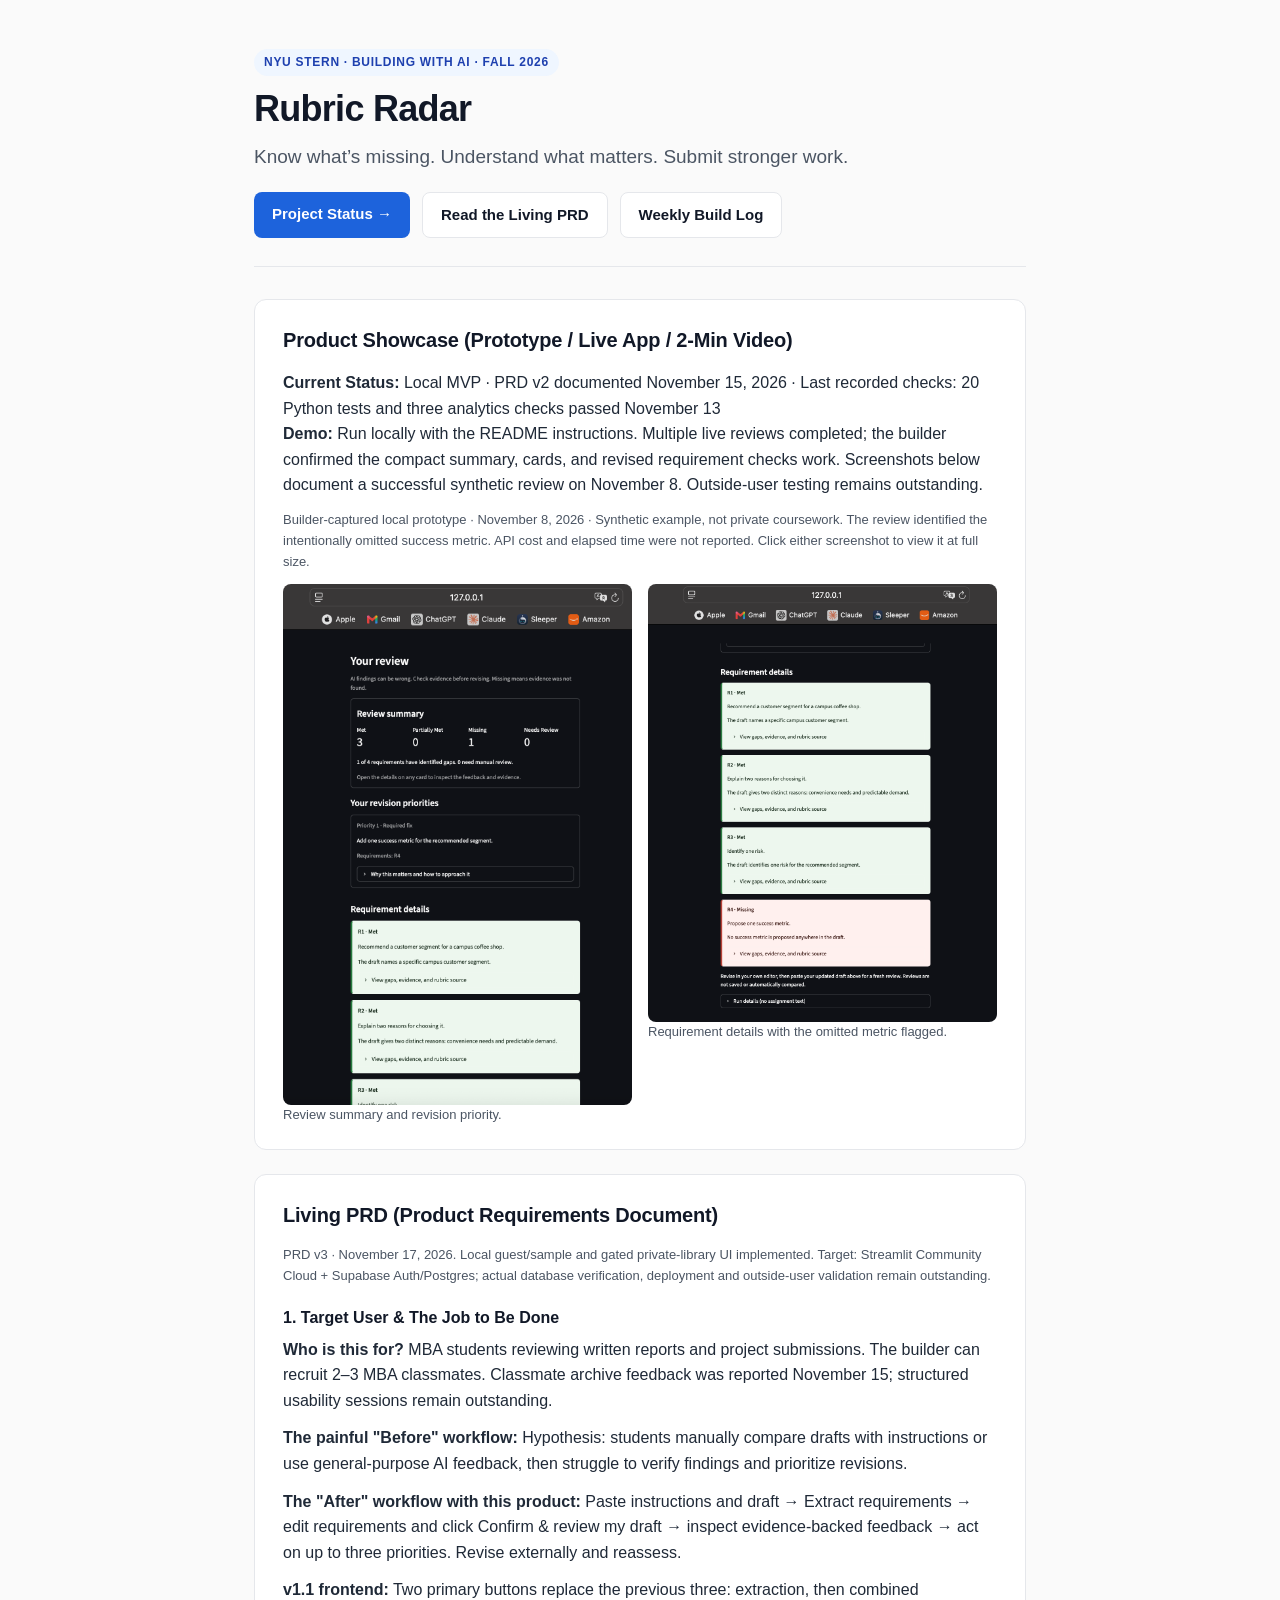
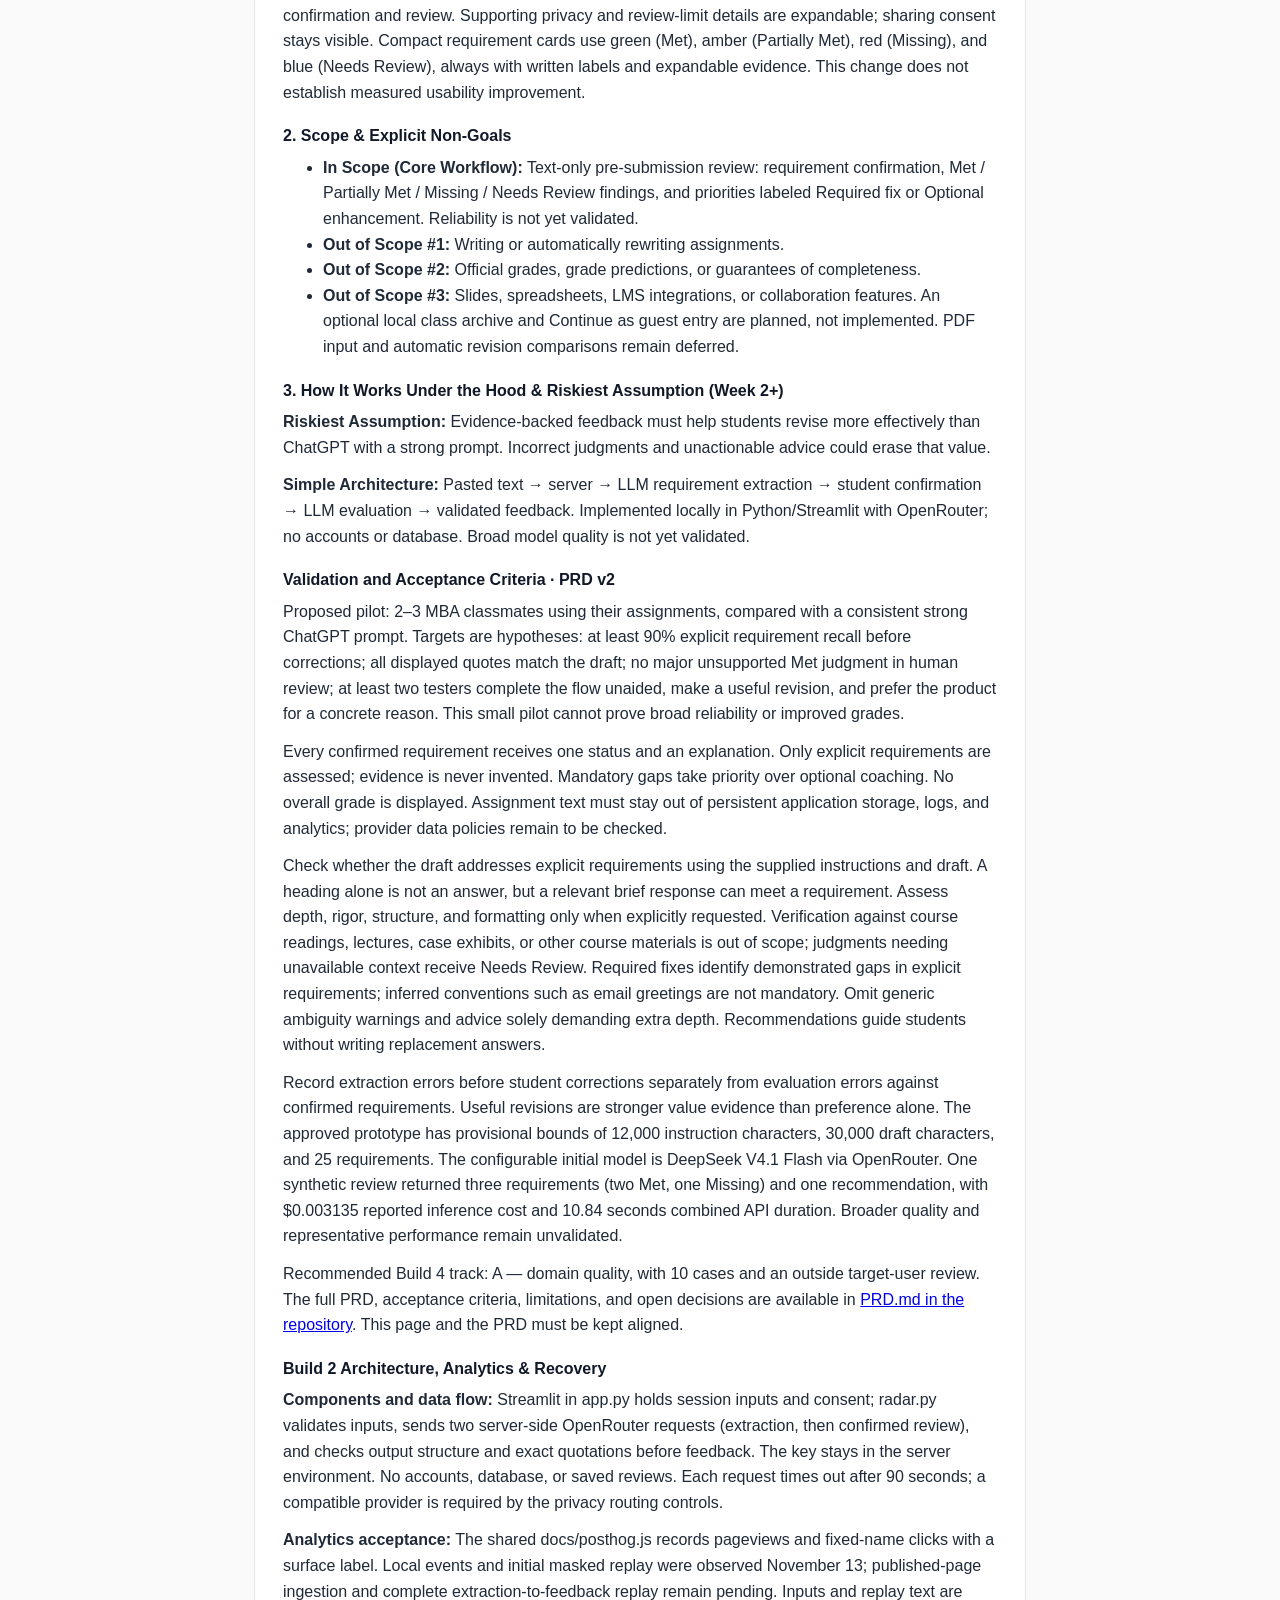
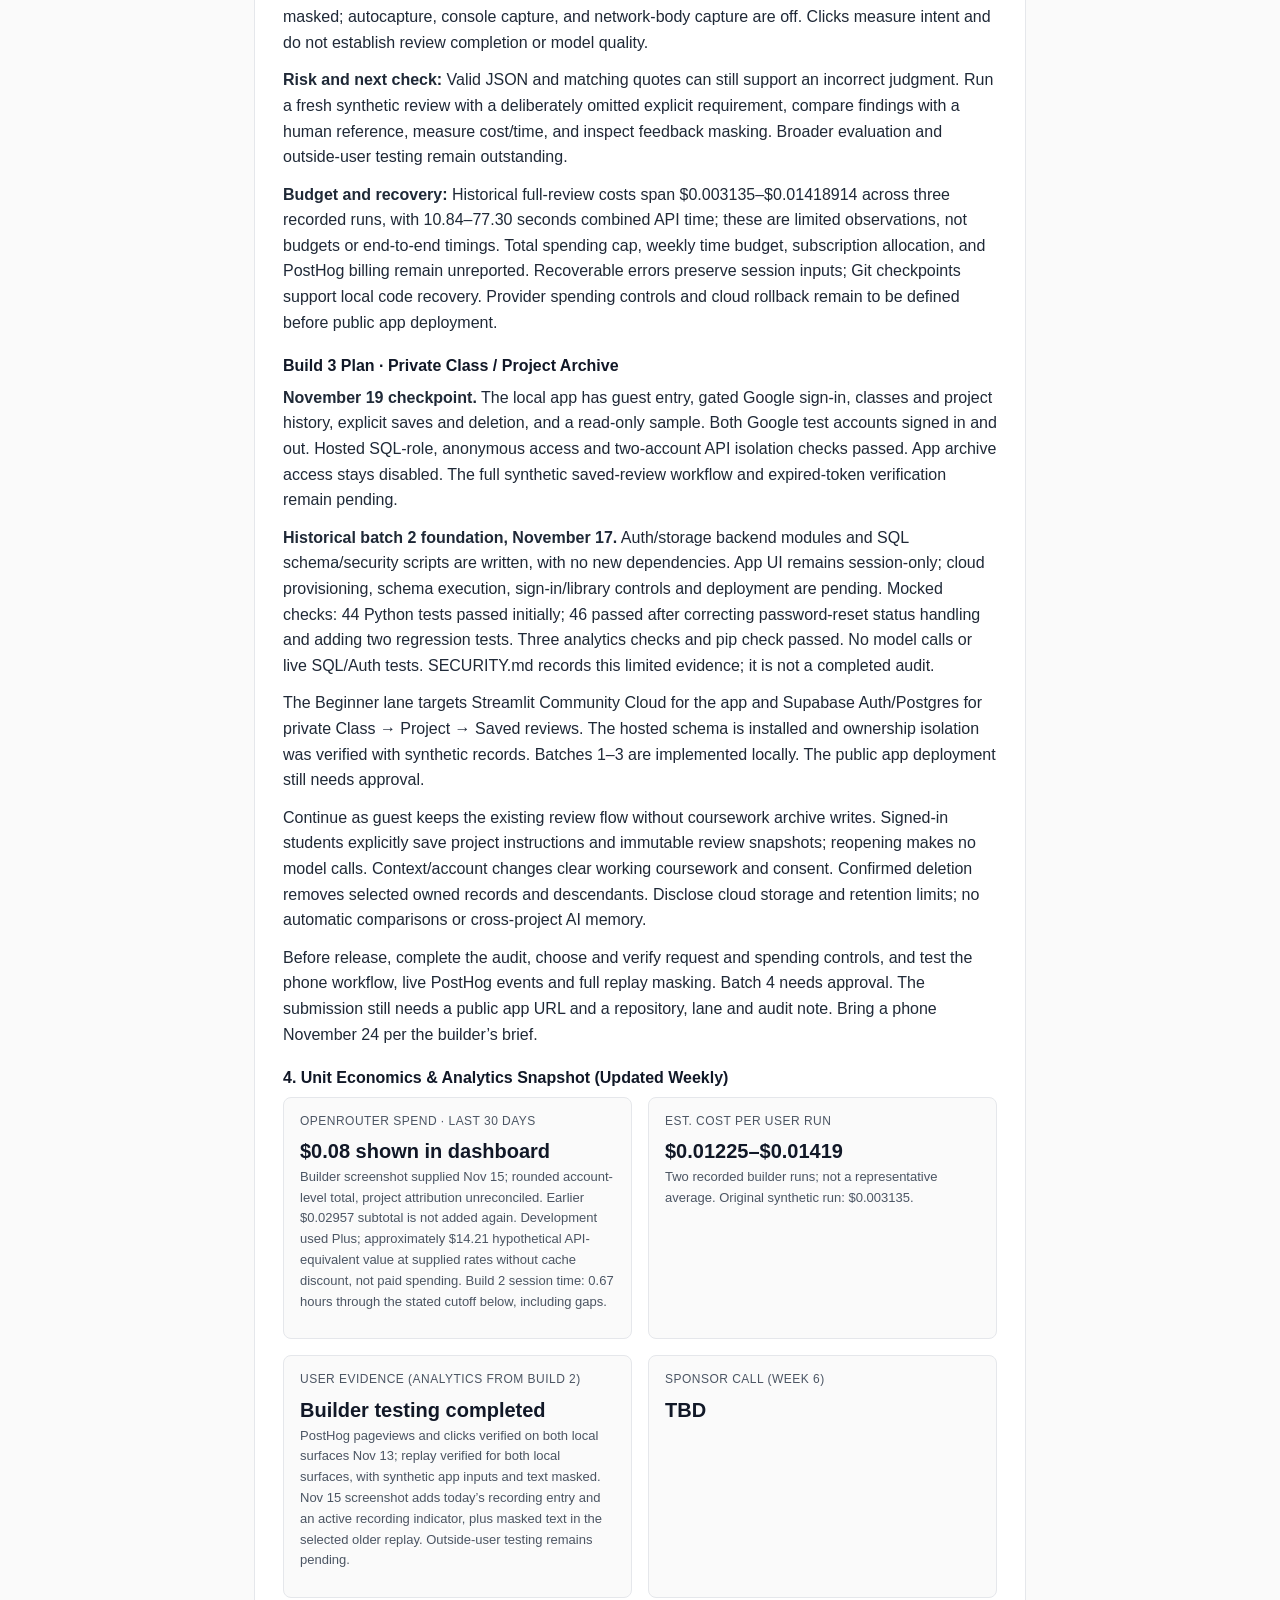
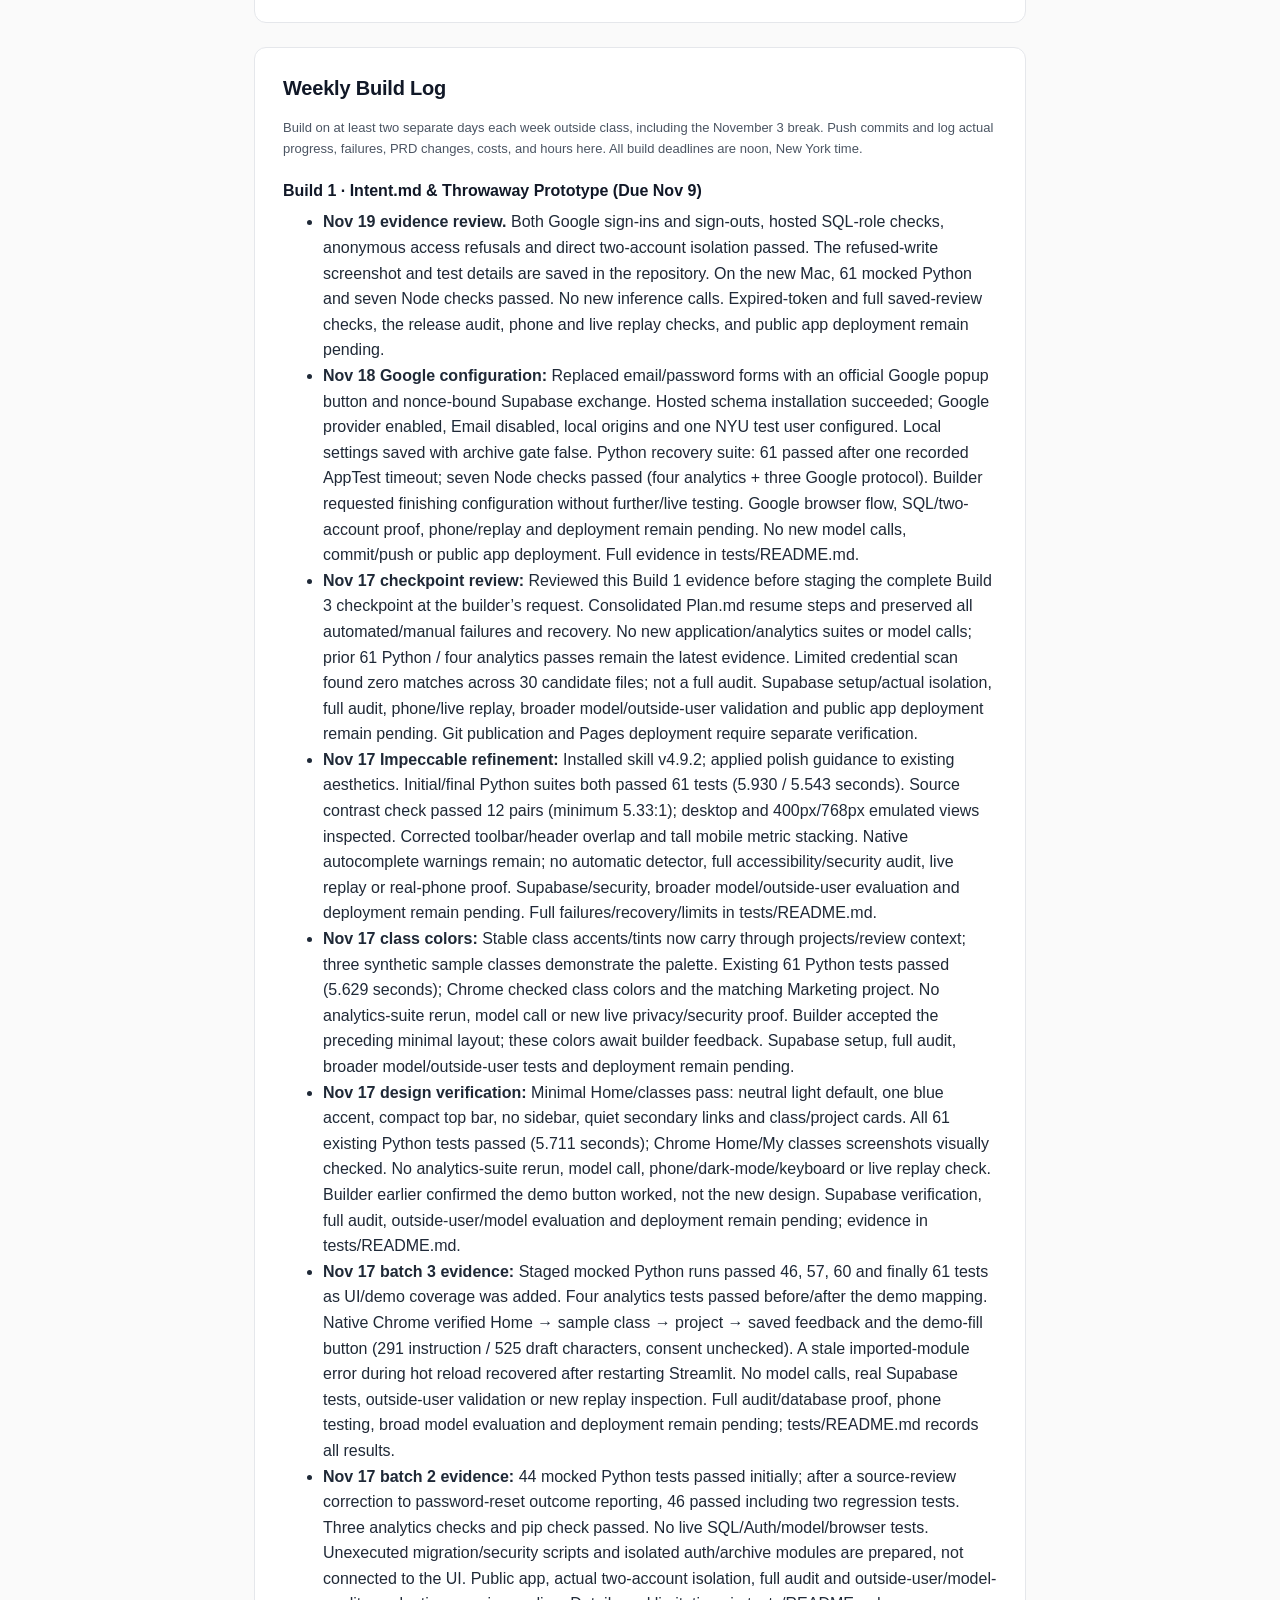
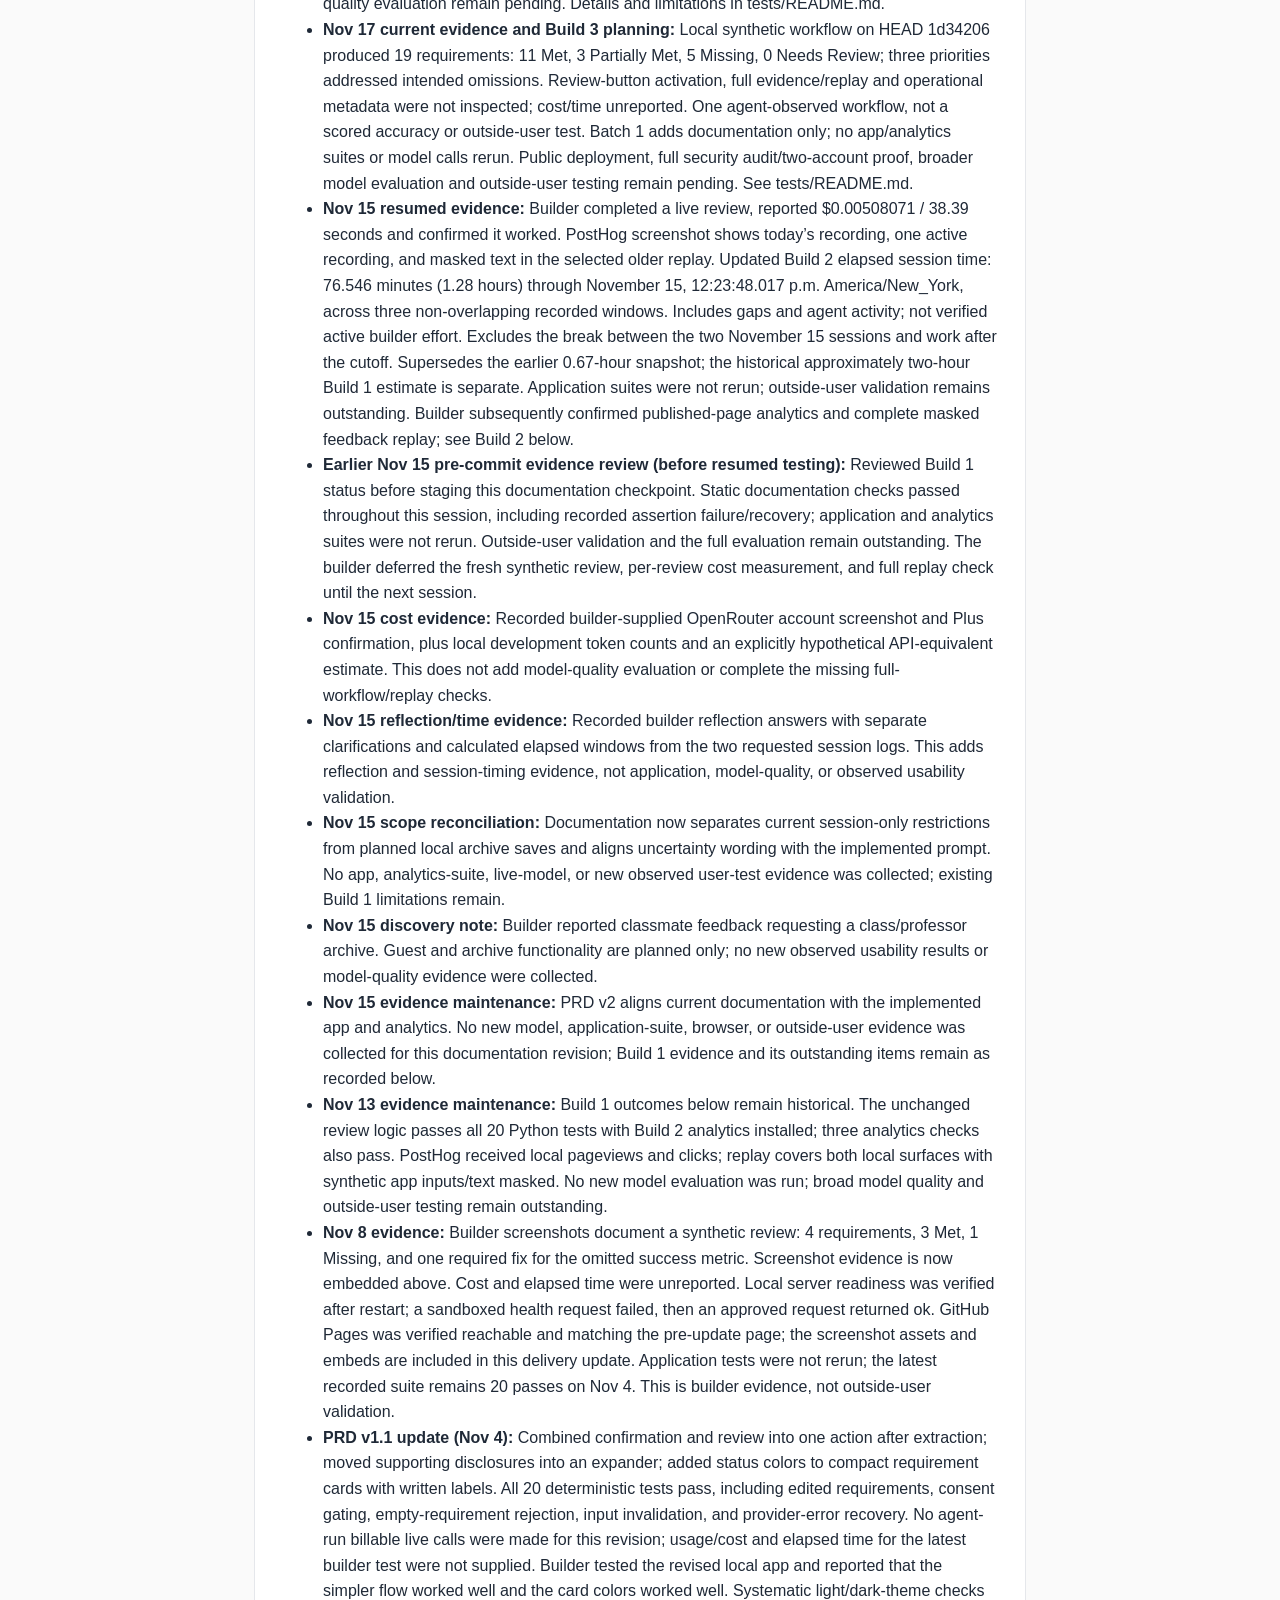
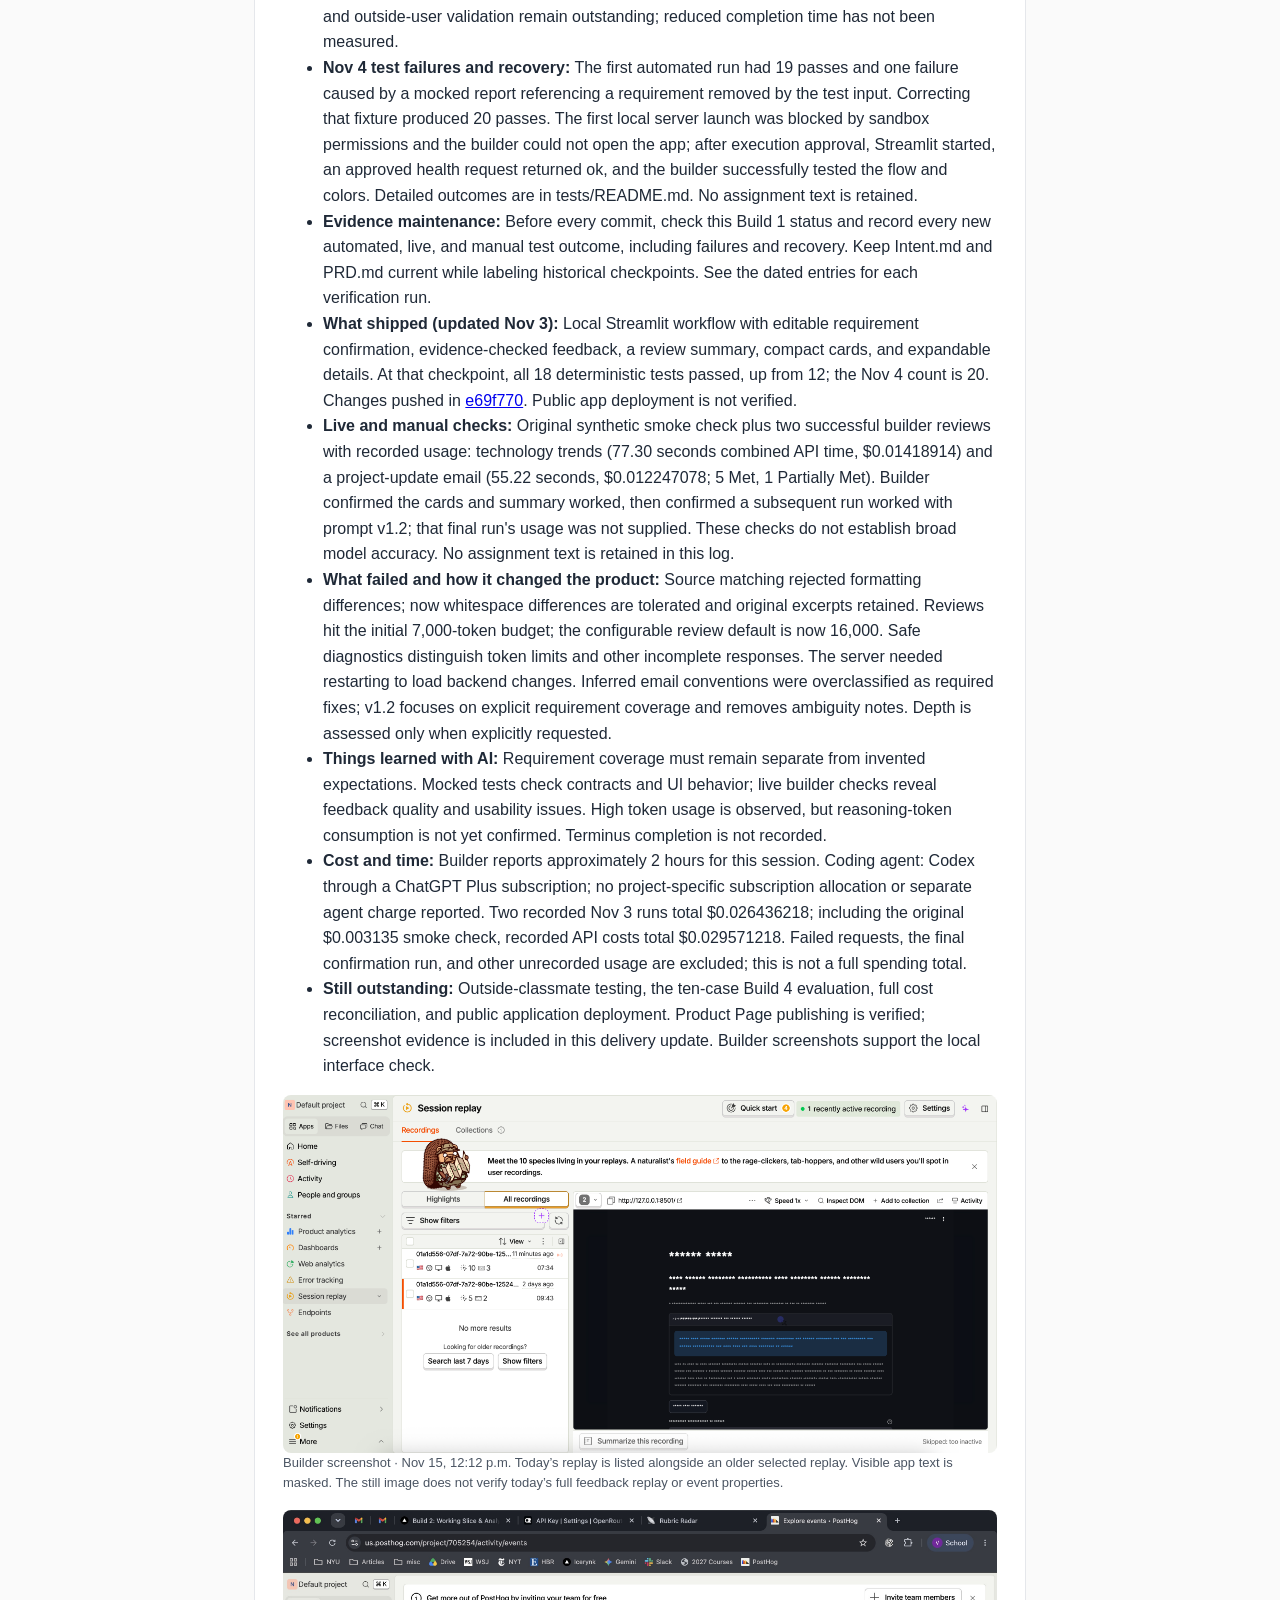
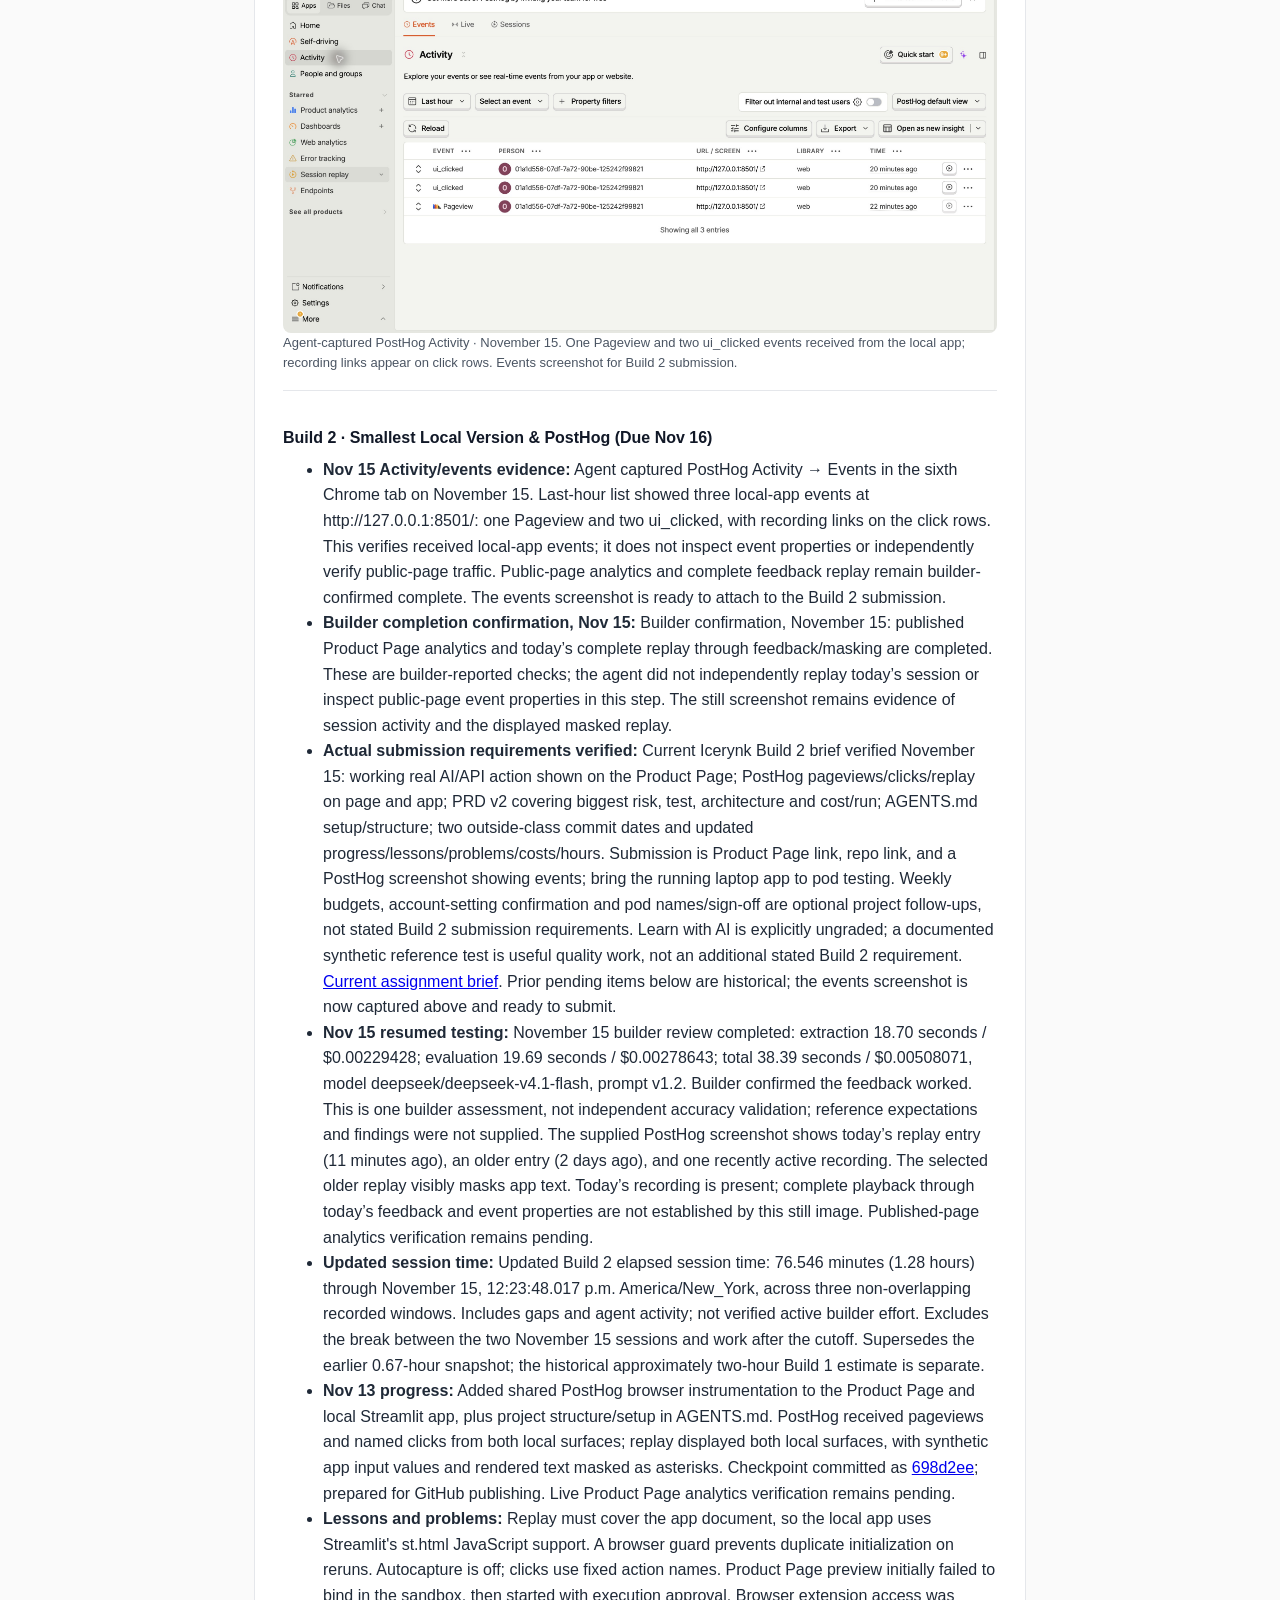
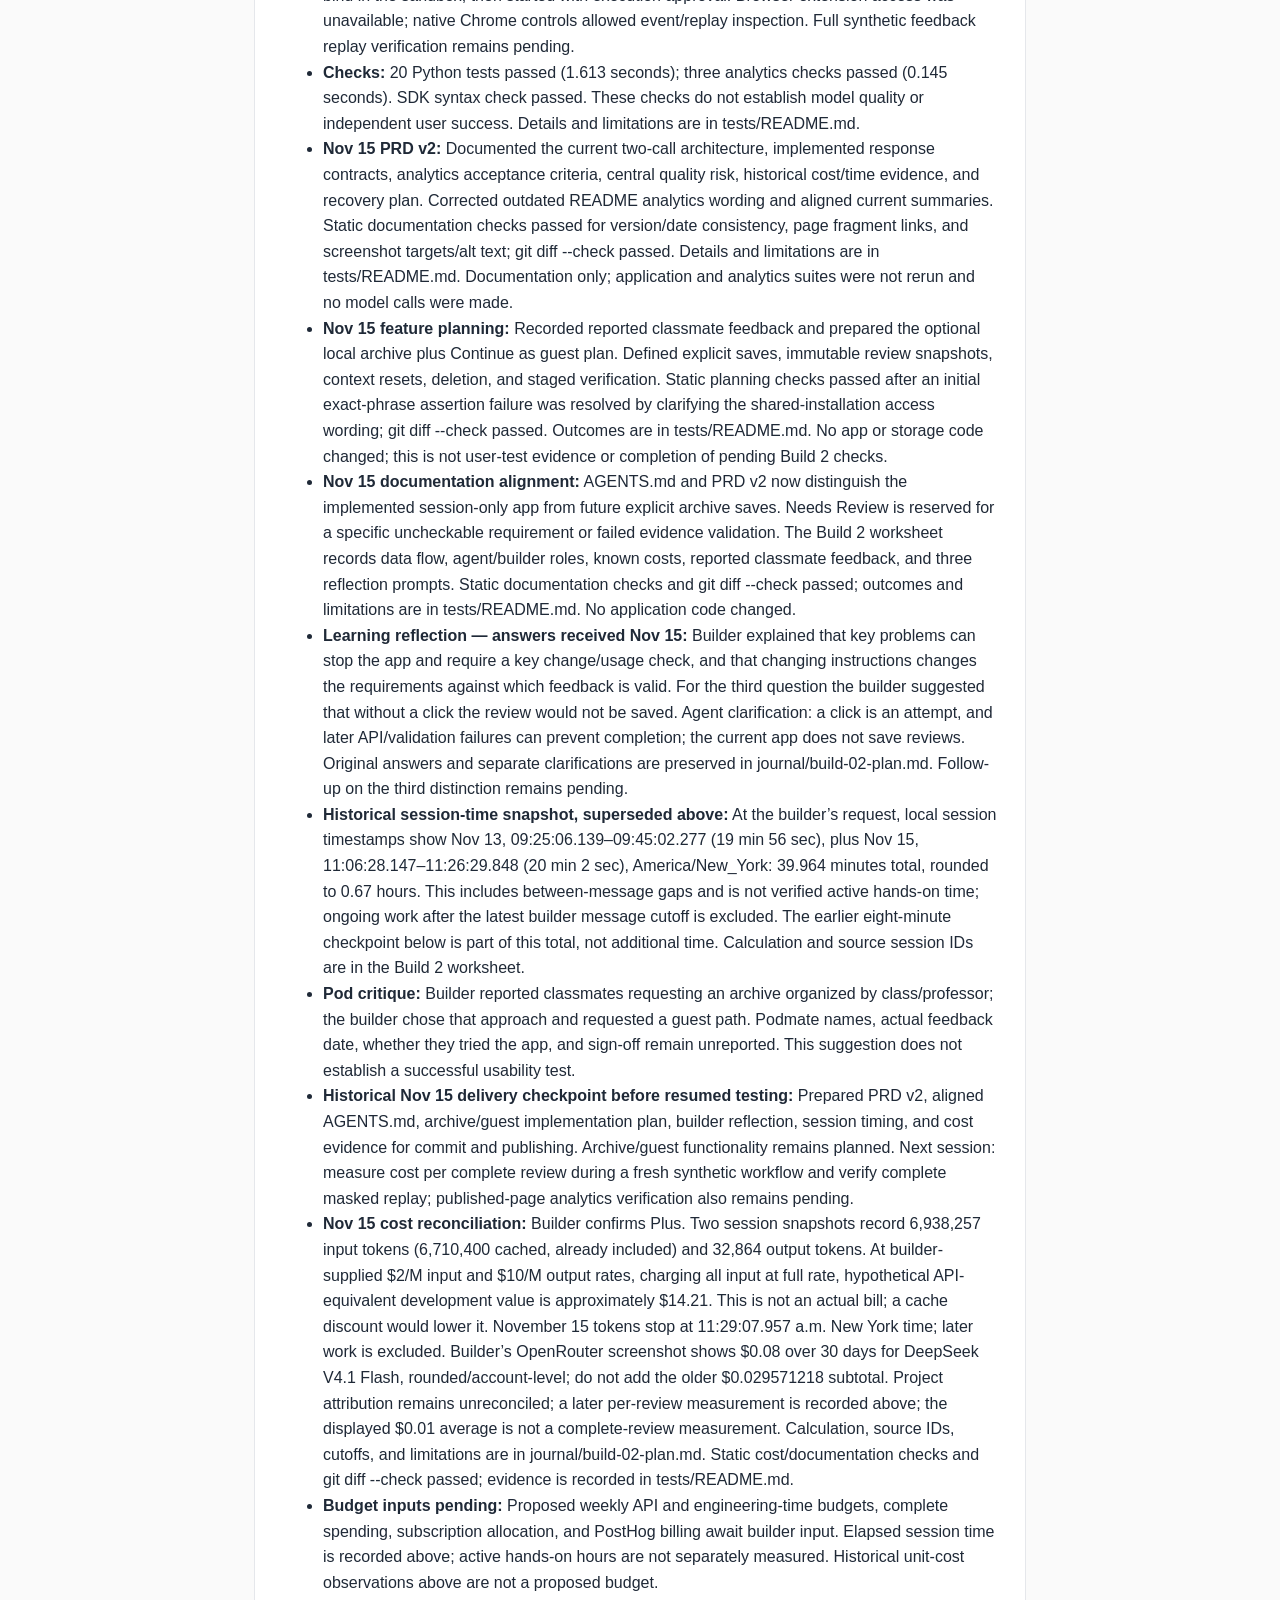
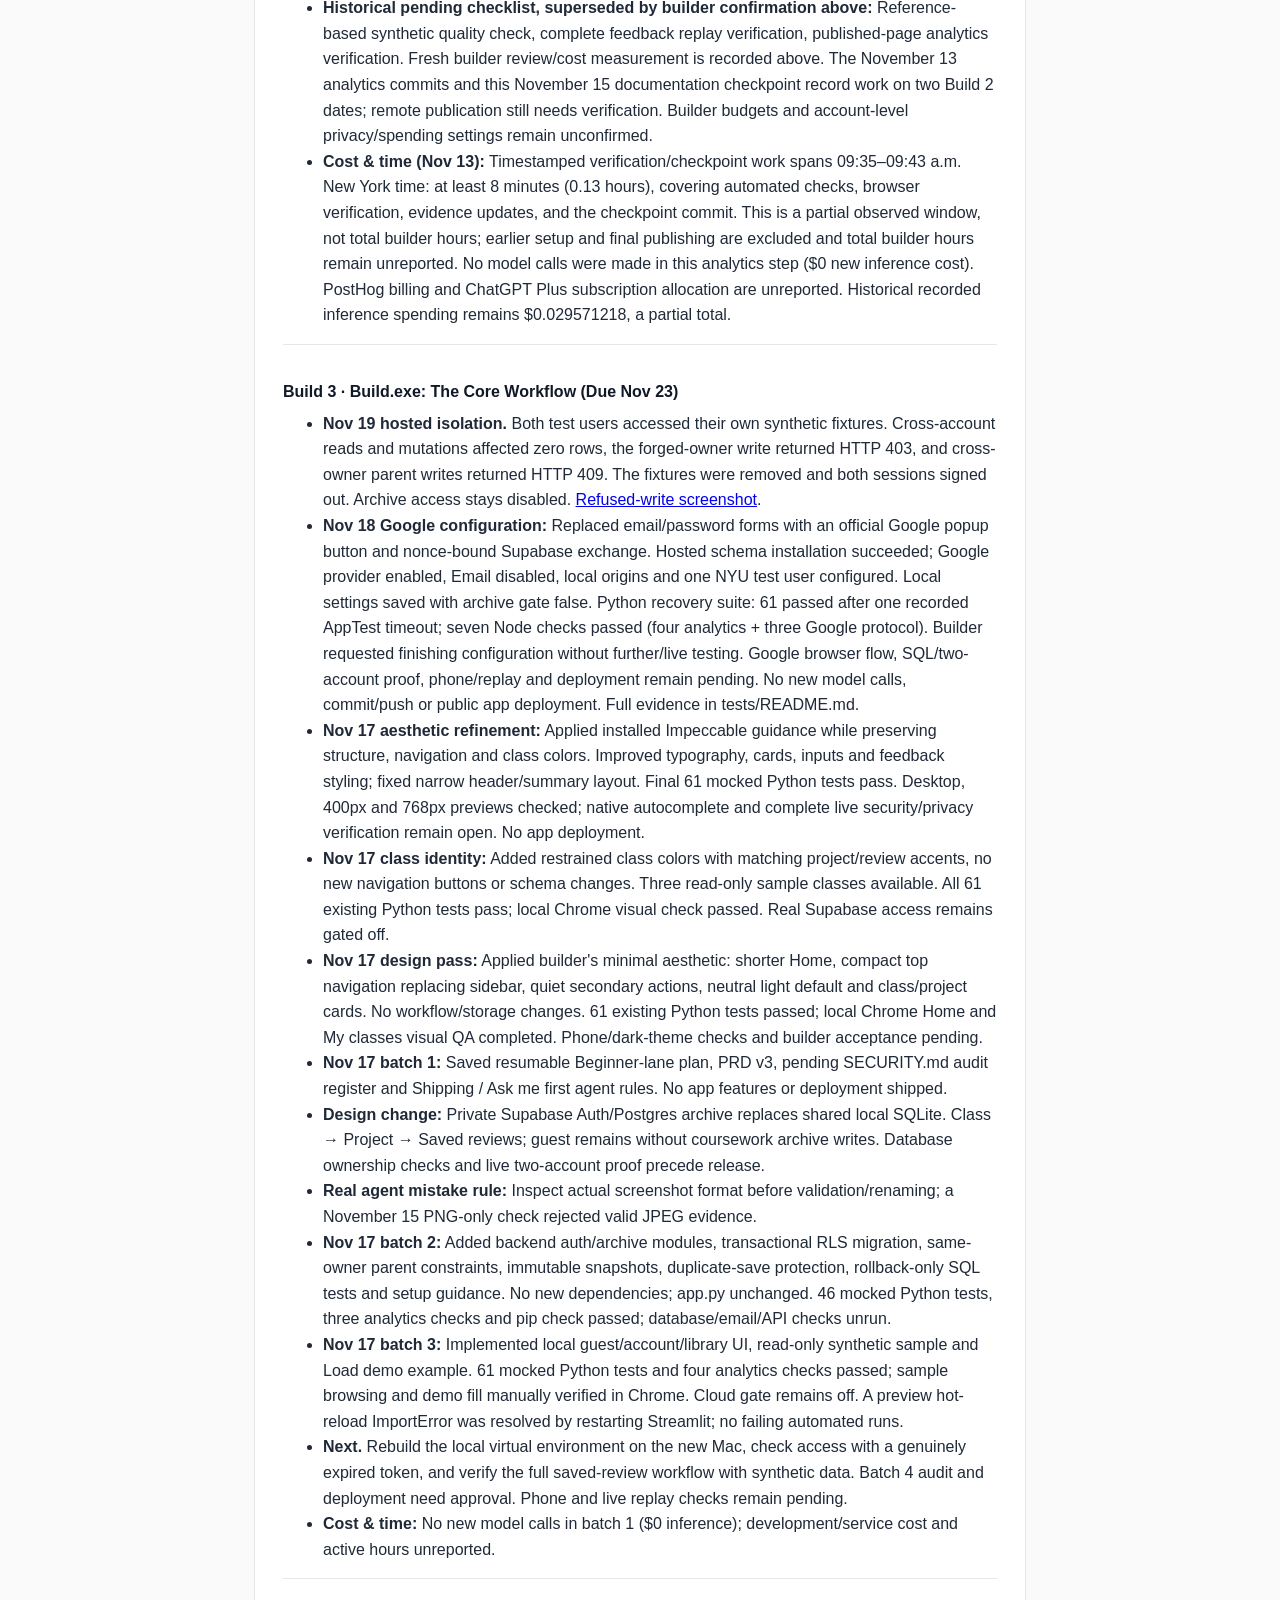
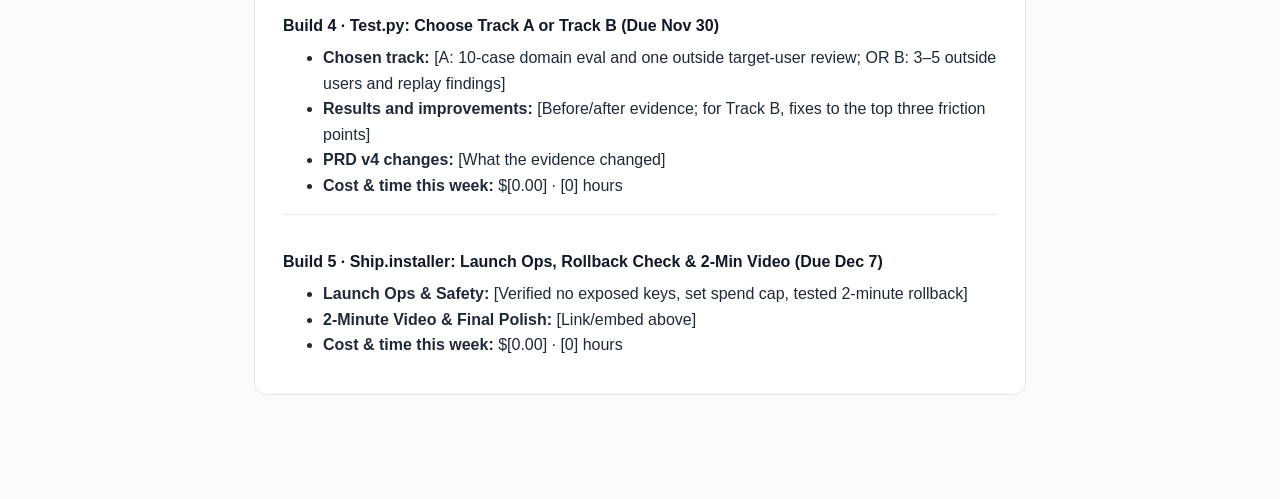
==== docs/index.html @ c68b3ba8 "Record hosted archive isolation and Build 3 resume steps" ====
<!DOCTYPE html>
<html lang="en">
<head>
  <meta charset="UTF-8" />
  <meta name="viewport" content="width=device-width, initial-scale=1.0" />
  <title>Rubric Radar · Building with AI (Fall 2026)</title>

  <script defer src="posthog.js"></script>

  <style>
    :root {
      --bg: #fafafa;
      --card: #ffffff;
      --text: #111827;
      --muted: #4b5563;
      --border: #e5e7eb;
      --accent: #1d63dc;
      --tag-bg: #eff6ff;
      --tag-text: #1e40af;
    }
    * { box-sizing: border-box; }
    body {
      margin: 0;
      font-family: -apple-system, BlinkMacSystemFont, "DM Sans", "Segoe UI", Roboto, sans-serif;
      background: var(--bg);
      color: var(--text);
      line-height: 1.6;
    }
    .container {
      max-width: 820px;
      margin: 0 auto;
      padding: 48px 24px 80px;
    }
    header {
      border-bottom: 1px solid var(--border);
      padding-bottom: 28px;
      margin-bottom: 32px;
    }
    .eyebrow {
      display: inline-block;
      font-size: 12px;
      font-weight: 600;
      text-transform: uppercase;
      letter-spacing: 0.06em;
      background: var(--tag-bg);
      color: var(--tag-text);
      padding: 4px 10px;
      border-radius: 999px;
      margin-bottom: 12px;
    }
    h1 {
      font-size: 36px;
      line-height: 1.15;
      margin: 0 0 12px;
      letter-spacing: -0.02em;
    }
    .tagline {
      font-size: 19px;
      color: var(--muted);
      margin: 0 0 20px;
    }
    .cta-row {
      display: flex;
      gap: 12px;
      flex-wrap: wrap;
    }
    .btn {
      display: inline-block;
      padding: 10px 18px;
      border-radius: 8px;
      font-weight: 600;
      font-size: 15px;
      text-decoration: none;
      background: var(--accent);
      color: #fff;
    }
    .btn-secondary {
      background: var(--card);
      color: var(--text);
      border: 1px solid var(--border);
    }
    section {
      background: var(--card);
      border: 1px solid var(--border);
      border-radius: 12px;
      padding: 24px 28px;
      margin-bottom: 24px;
    }
    h2 {
      font-size: 20px;
      margin: 0 0 14px;
      letter-spacing: -0.01em;
    }
    h3 {
      font-size: 16px;
      margin: 18px 0 6px;
    }
    p, ul {
      margin: 0 0 12px;
      color: #1f2937;
    }
    .grid-2 {
      display: grid;
      grid-template-columns: repeat(auto-fit, minmax(240px, 1fr));
      gap: 16px;
    }
    .stat-box {
      border: 1px solid var(--border);
      border-radius: 8px;
      padding: 14px 16px;
      background: var(--bg);
    }
    .stat-label {
      font-size: 12px;
      color: var(--muted);
      text-transform: uppercase;
      letter-spacing: 0.04em;
    }
    .stat-value {
      font-size: 20px;
      font-weight: 700;
      margin-top: 4px;
    }
    .log-entry {
      border-top: 1px solid var(--border);
      padding-top: 16px;
      margin-top: 16px;
    }
    .log-entry:first-of-type {
      border-top: none;
      padding-top: 0;
      margin-top: 0;
    }
    .meta {
      font-size: 13px;
      color: var(--muted);
    }
  </style>
</head>
<body>
  <div class="container">
    <!-- HERO / PRODUCT PITCH -->
    <header>
      <span class="eyebrow">NYU Stern · Building with AI · Fall 2026</span>
      <h1>Rubric Radar</h1>
      <p class="tagline">Know what’s missing. Understand what matters. Submit stronger work.</p>
      <div class="cta-row">
        <a class="btn" href="#live-demo">Project Status →</a>
        <a class="btn btn-secondary" href="#prd">Read the Living PRD</a>
        <a class="btn btn-secondary" href="#build-log">Weekly Build Log</a>
      </div>
    </header>

    <!-- DEMO / SCREENSHOT / VIDEO SHOWCASE -->
    <section id="live-demo">
      <h2>Product Showcase (Prototype / Live App / 2-Min Video)</h2>
      <p>
        <strong>Current Status:</strong> Local MVP · PRD v2 documented November 15, 2026 · Last recorded checks: 20 Python tests and three analytics checks passed November 13<br />
        <strong>Demo:</strong> Run locally with the README instructions. Multiple live reviews completed; the builder confirmed the compact summary, cards, and revised requirement checks work. Screenshots below document a successful synthetic review on November 8. Outside-user testing remains outstanding.
      </p>
      <p class="meta">
        Builder-captured local prototype · November 8, 2026 · Synthetic example, not private coursework. The review identified the intentionally omitted success metric. API cost and elapsed time were not reported. Click either screenshot to view it at full size.
      </p>
      <div class="grid-2">
        <figure style="margin:0">
          <a href="images/prototype-review-summary.png"><img src="images/prototype-review-summary.png" alt="Local synthetic review showing three Met requirements, one Missing requirement, and a priority to add a success metric" style="display:block;width:100%;height:auto;border-radius:8px" /></a>
          <figcaption class="meta">Review summary and revision priority.</figcaption>
        </figure>
        <figure style="margin:0">
          <a href="images/prototype-requirement-details.png"><img src="images/prototype-requirement-details.png" alt="Four requirement cards: customer segment, two reasons, and risk are Met; success metric is Missing" style="display:block;width:100%;height:auto;border-radius:8px" /></a>
          <figcaption class="meta">Requirement details with the omitted metric flagged.</figcaption>
        </figure>
      </div>
    </section>

    <!-- LIVING PRD (Updated every week!) -->
    <section id="prd">
      <h2>Living PRD (Product Requirements Document)</h2>
      <p class="meta">PRD v3 · November 17, 2026. Local guest/sample and gated private-library UI implemented. Target: Streamlit Community Cloud + Supabase Auth/Postgres; actual database verification, deployment and outside-user validation remain outstanding.</p>

      <h3>1. Target User & The Job to Be Done</h3>
      <p><strong>Who is this for?</strong> MBA students reviewing written reports and project submissions. The builder can recruit 2–3 MBA classmates. Classmate archive feedback was reported November 15; structured usability sessions remain outstanding.</p>
      <p><strong>The painful "Before" workflow:</strong> Hypothesis: students manually compare drafts with instructions or use general-purpose AI feedback, then struggle to verify findings and prioritize revisions.</p>
      <p><strong>The "After" workflow with this product:</strong> Paste instructions and draft → Extract requirements → edit requirements and click Confirm &amp; review my draft → inspect evidence-backed feedback → act on up to three priorities. Revise externally and reassess.</p>

      <p><strong>v1.1 frontend:</strong> Two primary buttons replace the previous three: extraction, then combined confirmation and review. Supporting privacy and review-limit details are expandable; sharing consent stays visible. Compact requirement cards use green (Met), amber (Partially Met), red (Missing), and blue (Needs Review), always with written labels and expandable evidence. This change does not establish measured usability improvement.</p>

      <h3>2. Scope & Explicit Non-Goals</h3>
      <ul>
        <li><strong>In Scope (Core Workflow):</strong> Text-only pre-submission review: requirement confirmation, Met / Partially Met / Missing / Needs Review findings, and priorities labeled Required fix or Optional enhancement. Reliability is not yet validated.</li>
        <li><strong>Out of Scope #1:</strong> Writing or automatically rewriting assignments.</li>
        <li><strong>Out of Scope #2:</strong> Official grades, grade predictions, or guarantees of completeness.</li>
        <li><strong>Out of Scope #3:</strong> Slides, spreadsheets, LMS integrations, or collaboration features. An optional local class archive and Continue as guest entry are planned, not implemented. PDF input and automatic revision comparisons remain deferred.</li>
      </ul>

      <h3>3. How It Works Under the Hood & Riskiest Assumption (Week 2+)</h3>
      <p><strong>Riskiest Assumption:</strong> Evidence-backed feedback must help students revise more effectively than ChatGPT with a strong prompt. Incorrect judgments and unactionable advice could erase that value.</p>
      <p><strong>Simple Architecture:</strong> Pasted text → server → LLM requirement extraction → student confirmation → LLM evaluation → validated feedback. Implemented locally in Python/Streamlit with OpenRouter; no accounts or database. Broad model quality is not yet validated.</p>

      <h3>Validation and Acceptance Criteria · PRD v2</h3>
      <p>Proposed pilot: 2–3 MBA classmates using their assignments, compared with a consistent strong ChatGPT prompt. Targets are hypotheses: at least 90% explicit requirement recall before corrections; all displayed quotes match the draft; no major unsupported Met judgment in human review; at least two testers complete the flow unaided, make a useful revision, and prefer the product for a concrete reason. This small pilot cannot prove broad reliability or improved grades.</p>
      <p>Every confirmed requirement receives one status and an explanation. Only explicit requirements are assessed; evidence is never invented. Mandatory gaps take priority over optional coaching. No overall grade is displayed. Assignment text must stay out of persistent application storage, logs, and analytics; provider data policies remain to be checked.</p>
      <p>Check whether the draft addresses explicit requirements using the supplied instructions and draft. A heading alone is not an answer, but a relevant brief response can meet a requirement. Assess depth, rigor, structure, and formatting only when explicitly requested. Verification against course readings, lectures, case exhibits, or other course materials is out of scope; judgments needing unavailable context receive Needs Review. Required fixes identify demonstrated gaps in explicit requirements; inferred conventions such as email greetings are not mandatory. Omit generic ambiguity warnings and advice solely demanding extra depth. Recommendations guide students without writing replacement answers.</p>
      <p>Record extraction errors before student corrections separately from evaluation errors against confirmed requirements. Useful revisions are stronger value evidence than preference alone. The approved prototype has provisional bounds of 12,000 instruction characters, 30,000 draft characters, and 25 requirements. The configurable initial model is DeepSeek V4.1 Flash via OpenRouter. One synthetic review returned three requirements (two Met, one Missing) and one recommendation, with $0.003135 reported inference cost and 10.84 seconds combined API duration. Broader quality and representative performance remain unvalidated.</p>
      <p>Recommended Build 4 track: A — domain quality, with 10 cases and an outside target-user review. The full PRD, acceptance criteria, limitations, and open decisions are available in <a href="https://github.com/building-with-ai-f26/vz2228-RubricRadar/blob/main/PRD.md">PRD.md in the repository</a>. This page and the PRD must be kept aligned.</p>

      <h3>Build 2 Architecture, Analytics &amp; Recovery</h3>
      <p><strong>Components and data flow:</strong> Streamlit in app.py holds session inputs and consent; radar.py validates inputs, sends two server-side OpenRouter requests (extraction, then confirmed review), and checks output structure and exact quotations before feedback. The key stays in the server environment. No accounts, database, or saved reviews. Each request times out after 90 seconds; a compatible provider is required by the privacy routing controls.</p>
      <p><strong>Analytics acceptance:</strong> The shared docs/posthog.js records pageviews and fixed-name clicks with a surface label. Local events and initial masked replay were observed November 13; published-page ingestion and complete extraction-to-feedback replay remain pending. Inputs and replay text are masked; autocapture, console capture, and network-body capture are off. Clicks measure intent and do not establish review completion or model quality.</p>
      <p><strong>Risk and next check:</strong> Valid JSON and matching quotes can still support an incorrect judgment. Run a fresh synthetic review with a deliberately omitted explicit requirement, compare findings with a human reference, measure cost/time, and inspect feedback masking. Broader evaluation and outside-user testing remain outstanding.</p>
      <p><strong>Budget and recovery:</strong> Historical full-review costs span $0.003135–$0.01418914 across three recorded runs, with 10.84–77.30 seconds combined API time; these are limited observations, not budgets or end-to-end timings. Total spending cap, weekly time budget, subscription allocation, and PostHog billing remain unreported. Recoverable errors preserve session inputs; Git checkpoints support local code recovery. Provider spending controls and cloud rollback remain to be defined before public app deployment.</p>

      <h3>Build 3 Plan · Private Class / Project Archive</h3>
      <p><strong>November 19 checkpoint.</strong> The local app has guest entry, gated Google sign-in, classes and project history, explicit saves and deletion, and a read-only sample. Both Google test accounts signed in and out. Hosted SQL-role, anonymous access and two-account API isolation checks passed. App archive access stays disabled. The full synthetic saved-review workflow and expired-token verification remain pending.</p>
      <p><strong>Historical batch 2 foundation, November 17.</strong> Auth/storage backend modules and SQL schema/security scripts are written, with no new dependencies. App UI remains session-only; cloud provisioning, schema execution, sign-in/library controls and deployment are pending. Mocked checks: 44 Python tests passed initially; 46 passed after correcting password-reset status handling and adding two regression tests. Three analytics checks and pip check passed. No model calls or live SQL/Auth tests. SECURITY.md records this limited evidence; it is not a completed audit.</p>
      <p>The Beginner lane targets Streamlit Community Cloud for the app and Supabase Auth/Postgres for private Class → Project → Saved reviews. The hosted schema is installed and ownership isolation was verified with synthetic records. Batches 1–3 are implemented locally. The public app deployment still needs approval.</p>
      <p>Continue as guest keeps the existing review flow without coursework archive writes. Signed-in students explicitly save project instructions and immutable review snapshots; reopening makes no model calls. Context/account changes clear working coursework and consent. Confirmed deletion removes selected owned records and descendants. Disclose cloud storage and retention limits; no automatic comparisons or cross-project AI memory.</p>
      <p>Before release, complete the audit, choose and verify request and spending controls, and test the phone workflow, live PostHog events and full replay masking. Batch 4 needs approval. The submission still needs a public app URL and a repository, lane and audit note. Bring a phone November 24 per the builder’s brief.</p>

      <h3>4. Unit Economics & Analytics Snapshot (Updated Weekly)</h3>
      <div class="grid-2">
        <div class="stat-box">
          <div class="stat-label">OpenRouter Spend · Last 30 Days</div>
          <div class="stat-value">$0.08 shown in dashboard</div>
          <p class="meta">Builder screenshot supplied Nov 15; rounded account-level total, project attribution unreconciled. Earlier $0.02957 subtotal is not added again. Development used Plus; approximately $14.21 hypothetical API-equivalent value at supplied rates without cache discount, not paid spending. Build 2 session time: 0.67 hours through the stated cutoff below, including gaps.</p>
        </div>
        <div class="stat-box">
          <div class="stat-label">Est. Cost Per User Run</div>
          <div class="stat-value">$0.01225–$0.01419</div>
          <p class="meta">Two recorded builder runs; not a representative average. Original synthetic run: $0.003135.</p>
        </div>
        <div class="stat-box">
          <div class="stat-label">User Evidence (Analytics from Build 2)</div>
          <div class="stat-value">Builder testing completed</div>
          <p class="meta">PostHog pageviews and clicks verified on both local surfaces Nov 13; replay verified for both local surfaces, with synthetic app inputs and text masked. Nov 15 screenshot adds today’s recording entry and an active recording indicator, plus masked text in the selected older replay. Outside-user testing remains pending.</p>
        </div>
        <div class="stat-box">
          <div class="stat-label">Sponsor Call (Week 6)</div>
          <div class="stat-value">TBD</div>
        </div>
      </div>
    </section>

    <!-- WEEKLY BUILD LOG (Updated at least twice a week via Git commits) -->
    <section id="build-log">
      <h2>Weekly Build Log</h2>
      <p class="meta">Build on at least two separate days each week outside class, including the November 3 break. Push commits and log actual progress, failures, PRD changes, costs, and hours here. All build deadlines are noon, New York time.</p>

      <div class="log-entry">
        <h3>Build 1 · Intent.md & Throwaway Prototype (Due Nov 9)</h3>
        <ul>
          <li><strong>Nov 19 evidence review.</strong> Both Google sign-ins and sign-outs, hosted SQL-role checks, anonymous access refusals and direct two-account isolation passed. The refused-write screenshot and test details are saved in the repository. On the new Mac, 61 mocked Python and seven Node checks passed. No new inference calls. Expired-token and full saved-review checks, the release audit, phone and live replay checks, and public app deployment remain pending.</li>
          <li><strong>Nov 18 Google configuration:</strong> Replaced email/password forms with an official Google popup button and nonce-bound Supabase exchange. Hosted schema installation succeeded; Google provider enabled, Email disabled, local origins and one NYU test user configured. Local settings saved with archive gate false. Python recovery suite: 61 passed after one recorded AppTest timeout; seven Node checks passed (four analytics + three Google protocol). Builder requested finishing configuration without further/live testing. Google browser flow, SQL/two-account proof, phone/replay and deployment remain pending. No new model calls, commit/push or public app deployment. Full evidence in tests/README.md.</li>
          <li><strong>Nov 17 checkpoint review:</strong> Reviewed this Build 1 evidence before staging the complete Build 3 checkpoint at the builder’s request. Consolidated Plan.md resume steps and preserved all automated/manual failures and recovery. No new application/analytics suites or model calls; prior 61 Python / four analytics passes remain the latest evidence. Limited credential scan found zero matches across 30 candidate files; not a full audit. Supabase setup/actual isolation, full audit, phone/live replay, broader model/outside-user validation and public app deployment remain pending. Git publication and Pages deployment require separate verification.</li>
          <li><strong>Nov 17 Impeccable refinement:</strong> Installed skill v4.9.2; applied polish guidance to existing aesthetics. Initial/final Python suites both passed 61 tests (5.930 / 5.543 seconds). Source contrast check passed 12 pairs (minimum 5.33:1); desktop and 400px/768px emulated views inspected. Corrected toolbar/header overlap and tall mobile metric stacking. Native autocomplete warnings remain; no automatic detector, full accessibility/security audit, live replay or real-phone proof. Supabase/security, broader model/outside-user evaluation and deployment remain pending. Full failures/recovery/limits in tests/README.md.</li>
          <li><strong>Nov 17 class colors:</strong> Stable class accents/tints now carry through projects/review context; three synthetic sample classes demonstrate the palette. Existing 61 Python tests passed (5.629 seconds); Chrome checked class colors and the matching Marketing project. No analytics-suite rerun, model call or new live privacy/security proof. Builder accepted the preceding minimal layout; these colors await builder feedback. Supabase setup, full audit, broader model/outside-user tests and deployment remain pending.</li>
          <li><strong>Nov 17 design verification:</strong> Minimal Home/classes pass: neutral light default, one blue accent, compact top bar, no sidebar, quiet secondary links and class/project cards. All 61 existing Python tests passed (5.711 seconds); Chrome Home/My classes screenshots visually checked. No analytics-suite rerun, model call, phone/dark-mode/keyboard or live replay check. Builder earlier confirmed the demo button worked, not the new design. Supabase verification, full audit, outside-user/model evaluation and deployment remain pending; evidence in tests/README.md.</li>
          <li><strong>Nov 17 batch 3 evidence:</strong> Staged mocked Python runs passed 46, 57, 60 and finally 61 tests as UI/demo coverage was added. Four analytics tests passed before/after the demo mapping. Native Chrome verified Home → sample class → project → saved feedback and the demo-fill button (291 instruction / 525 draft characters, consent unchecked). A stale imported-module error during hot reload recovered after restarting Streamlit. No model calls, real Supabase tests, outside-user validation or new replay inspection. Full audit/database proof, phone testing, broad model evaluation and deployment remain pending; tests/README.md records all results.</li>
          <li><strong>Nov 17 batch 2 evidence:</strong> 44 mocked Python tests passed initially; after a source-review correction to password-reset outcome reporting, 46 passed including two regression tests. Three analytics checks and pip check passed. No live SQL/Auth/model/browser tests. Unexecuted migration/security scripts and isolated auth/archive modules are prepared, not connected to the UI. Public app, actual two-account isolation, full audit and outside-user/model-quality evaluation remain pending. Details and limitations in tests/README.md.</li>
          <li><strong>Nov 17 current evidence and Build 3 planning:</strong> Local synthetic workflow on HEAD 1d34206 produced 19 requirements: 11 Met, 3 Partially Met, 5 Missing, 0 Needs Review; three priorities addressed intended omissions. Review-button activation, full evidence/replay and operational metadata were not inspected; cost/time unreported. One agent-observed workflow, not a scored accuracy or outside-user test. Batch 1 adds documentation only; no app/analytics suites or model calls rerun. Public deployment, full security audit/two-account proof, broader model evaluation and outside-user testing remain pending. See tests/README.md.</li>
          <li><strong>Nov 15 resumed evidence:</strong> Builder completed a live review, reported $0.00508071 / 38.39 seconds and confirmed it worked. PostHog screenshot shows today’s recording, one active recording, and masked text in the selected older replay. Updated Build 2 elapsed session time: 76.546 minutes (1.28 hours) through November 15, 12:23:48.017 p.m. America/New_York, across three non-overlapping recorded windows. Includes gaps and agent activity; not verified active builder effort. Excludes the break between the two November 15 sessions and work after the cutoff. Supersedes the earlier 0.67-hour snapshot; the historical approximately two-hour Build 1 estimate is separate. Application suites were not rerun; outside-user validation remains outstanding. Builder subsequently confirmed published-page analytics and complete masked feedback replay; see Build 2 below.</li>
          <li><strong>Earlier Nov 15 pre-commit evidence review (before resumed testing):</strong> Reviewed Build 1 status before staging this documentation checkpoint. Static documentation checks passed throughout this session, including recorded assertion failure/recovery; application and analytics suites were not rerun. Outside-user validation and the full evaluation remain outstanding. The builder deferred the fresh synthetic review, per-review cost measurement, and full replay check until the next session.</li>
          <li><strong>Nov 15 cost evidence:</strong> Recorded builder-supplied OpenRouter account screenshot and Plus confirmation, plus local development token counts and an explicitly hypothetical API-equivalent estimate. This does not add model-quality evaluation or complete the missing full-workflow/replay checks.</li>
          <li><strong>Nov 15 reflection/time evidence:</strong> Recorded builder reflection answers with separate clarifications and calculated elapsed windows from the two requested session logs. This adds reflection and session-timing evidence, not application, model-quality, or observed usability validation.</li>
          <li><strong>Nov 15 scope reconciliation:</strong> Documentation now separates current session-only restrictions from planned local archive saves and aligns uncertainty wording with the implemented prompt. No app, analytics-suite, live-model, or new observed user-test evidence was collected; existing Build 1 limitations remain.</li>
          <li><strong>Nov 15 discovery note:</strong> Builder reported classmate feedback requesting a class/professor archive. Guest and archive functionality are planned only; no new observed usability results or model-quality evidence were collected.</li>
          <li><strong>Nov 15 evidence maintenance:</strong> PRD v2 aligns current documentation with the implemented app and analytics. No new model, application-suite, browser, or outside-user evidence was collected for this documentation revision; Build 1 evidence and its outstanding items remain as recorded below.</li>
          <li><strong>Nov 13 evidence maintenance:</strong> Build 1 outcomes below remain historical. The unchanged review logic passes all 20 Python tests with Build 2 analytics installed; three analytics checks also pass. PostHog received local pageviews and clicks; replay covers both local surfaces with synthetic app inputs/text masked. No new model evaluation was run; broad model quality and outside-user testing remain outstanding.</li>
          <li><strong>Nov 8 evidence:</strong> Builder screenshots document a synthetic review: 4 requirements, 3 Met, 1 Missing, and one required fix for the omitted success metric. Screenshot evidence is now embedded above. Cost and elapsed time were unreported. Local server readiness was verified after restart; a sandboxed health request failed, then an approved request returned ok. GitHub Pages was verified reachable and matching the pre-update page; the screenshot assets and embeds are included in this delivery update. Application tests were not rerun; the latest recorded suite remains 20 passes on Nov 4. This is builder evidence, not outside-user validation.</li>
          <li><strong>PRD v1.1 update (Nov 4):</strong> Combined confirmation and review into one action after extraction; moved supporting disclosures into an expander; added status colors to compact requirement cards with written labels. All 20 deterministic tests pass, including edited requirements, consent gating, empty-requirement rejection, input invalidation, and provider-error recovery. No agent-run billable live calls were made for this revision; usage/cost and elapsed time for the latest builder test were not supplied. Builder tested the revised local app and reported that the simpler flow worked well and the card colors worked well. Systematic light/dark-theme checks and outside-user validation remain outstanding; reduced completion time has not been measured.</li>
          <li><strong>Nov 4 test failures and recovery:</strong> The first automated run had 19 passes and one failure caused by a mocked report referencing a requirement removed by the test input. Correcting that fixture produced 20 passes. The first local server launch was blocked by sandbox permissions and the builder could not open the app; after execution approval, Streamlit started, an approved health request returned ok, and the builder successfully tested the flow and colors. Detailed outcomes are in tests/README.md. No assignment text is retained.</li>
          <li><strong>Evidence maintenance:</strong> Before every commit, check this Build 1 status and record every new automated, live, and manual test outcome, including failures and recovery. Keep Intent.md and PRD.md current while labeling historical checkpoints. See the dated entries for each verification run.</li>
          <li><strong>What shipped (updated Nov 3):</strong> Local Streamlit workflow with editable requirement confirmation, evidence-checked feedback, a review summary, compact cards, and expandable details. At that checkpoint, all 18 deterministic tests passed, up from 12; the Nov 4 count is 20. Changes pushed in <a href="https://github.com/building-with-ai-f26/vz2228-RubricRadar/commit/e69f770">e69f770</a>. Public app deployment is not verified.</li>
          <li><strong>Live and manual checks:</strong> Original synthetic smoke check plus two successful builder reviews with recorded usage: technology trends (77.30 seconds combined API time, $0.01418914) and a project-update email (55.22 seconds, $0.012247078; 5 Met, 1 Partially Met). Builder confirmed the cards and summary worked, then confirmed a subsequent run worked with prompt v1.2; that final run's usage was not supplied. These checks do not establish broad model accuracy. No assignment text is retained in this log.</li>
          <li><strong>What failed and how it changed the product:</strong> Source matching rejected formatting differences; now whitespace differences are tolerated and original excerpts retained. Reviews hit the initial 7,000-token budget; the configurable review default is now 16,000. Safe diagnostics distinguish token limits and other incomplete responses. The server needed restarting to load backend changes. Inferred email conventions were overclassified as required fixes; v1.2 focuses on explicit requirement coverage and removes ambiguity notes. Depth is assessed only when explicitly requested.</li>
          <li><strong>Things learned with AI:</strong> Requirement coverage must remain separate from invented expectations. Mocked tests check contracts and UI behavior; live builder checks reveal feedback quality and usability issues. High token usage is observed, but reasoning-token consumption is not yet confirmed. Terminus completion is not recorded.</li>
          <li><strong>Cost and time:</strong> Builder reports approximately 2 hours for this session. Coding agent: Codex through a ChatGPT Plus subscription; no project-specific subscription allocation or separate agent charge reported. Two recorded Nov 3 runs total $0.026436218; including the original $0.003135 smoke check, recorded API costs total $0.029571218. Failed requests, the final confirmation run, and other unrecorded usage are excluded; this is not a full spending total.</li>
          <li><strong>Still outstanding:</strong> Outside-classmate testing, the ten-case Build 4 evaluation, full cost reconciliation, and public application deployment. Product Page publishing is verified; screenshot evidence is included in this delivery update. Builder screenshots support the local interface check.</li>
        </ul>
      </div>

      <figure style="margin:1rem 0">
        <a href="images/posthog-session-replay-2026-11-15.png"><img src="images/posthog-session-replay-2026-11-15.png" alt="PostHog shows today’s session from 11 minutes ago, an older session, one recently active recording, and masked text in the selected older local app replay" style="display:block;width:100%;height:auto;border-radius:8px" /></a>
        <figcaption class="meta">Builder screenshot · Nov 15, 12:12 p.m. Today’s replay is listed alongside an older selected replay. Visible app text is masked. The still image does not verify today’s full feedback replay or event properties.</figcaption>
      </figure>
      <figure style="margin:1rem 0">
        <a href="images/posthog-events-2026-11-15.jpg"><img src="images/posthog-events-2026-11-15.jpg" alt="PostHog Activity events showing two ui_clicked events and one Pageview from the local Rubric Radar app" style="display:block;width:100%;height:auto;border-radius:8px" /></a>
        <figcaption class="meta">Agent-captured PostHog Activity · November 15. One Pageview and two ui_clicked events received from the local app; recording links appear on click rows. Events screenshot for Build 2 submission.</figcaption>
      </figure>
      <div class="log-entry">
        <h3>Build 2 · Smallest Local Version & PostHog (Due Nov 16)</h3>
        <ul>
          <li><strong>Nov 15 Activity/events evidence:</strong> Agent captured PostHog Activity → Events in the sixth Chrome tab on November 15. Last-hour list showed three local-app events at http://127.0.0.1:8501/: one Pageview and two ui_clicked, with recording links on the click rows. This verifies received local-app events; it does not inspect event properties or independently verify public-page traffic. Public-page analytics and complete feedback replay remain builder-confirmed complete. The events screenshot is ready to attach to the Build 2 submission.</li>
          <li><strong>Builder completion confirmation, Nov 15:</strong> Builder confirmation, November 15: published Product Page analytics and today’s complete replay through feedback/masking are completed. These are builder-reported checks; the agent did not independently replay today’s session or inspect public-page event properties in this step. The still screenshot remains evidence of session activity and the displayed masked replay.</li>
          <li><strong>Actual submission requirements verified:</strong> Current Icerynk Build 2 brief verified November 15: working real AI/API action shown on the Product Page; PostHog pageviews/clicks/replay on page and app; PRD v2 covering biggest risk, test, architecture and cost/run; AGENTS.md setup/structure; two outside-class commit dates and updated progress/lessons/problems/costs/hours. Submission is Product Page link, repo link, and a PostHog screenshot showing events; bring the running laptop app to pod testing. Weekly budgets, account-setting confirmation and pod names/sign-off are optional project follow-ups, not stated Build 2 submission requirements. Learn with AI is explicitly ungraded; a documented synthetic reference test is useful quality work, not an additional stated Build 2 requirement. <a href="https://www.icerynk.com/content/build-2-plan-md-smallest-version-live?course=fa26-tech-gb-2160-dm2-f2">Current assignment brief</a>. Prior pending items below are historical; the events screenshot is now captured above and ready to submit.</li>
          <li><strong>Nov 15 resumed testing:</strong> November 15 builder review completed: extraction 18.70 seconds / $0.00229428; evaluation 19.69 seconds / $0.00278643; total 38.39 seconds / $0.00508071, model deepseek/deepseek-v4.1-flash, prompt v1.2. Builder confirmed the feedback worked. This is one builder assessment, not independent accuracy validation; reference expectations and findings were not supplied. The supplied PostHog screenshot shows today’s replay entry (11 minutes ago), an older entry (2 days ago), and one recently active recording. The selected older replay visibly masks app text. Today’s recording is present; complete playback through today’s feedback and event properties are not established by this still image. Published-page analytics verification remains pending.</li>
          <li><strong>Updated session time:</strong> Updated Build 2 elapsed session time: 76.546 minutes (1.28 hours) through November 15, 12:23:48.017 p.m. America/New_York, across three non-overlapping recorded windows. Includes gaps and agent activity; not verified active builder effort. Excludes the break between the two November 15 sessions and work after the cutoff. Supersedes the earlier 0.67-hour snapshot; the historical approximately two-hour Build 1 estimate is separate.</li>
          <li><strong>Nov 13 progress:</strong> Added shared PostHog browser instrumentation to the Product Page and local Streamlit app, plus project structure/setup in AGENTS.md. PostHog received pageviews and named clicks from both local surfaces; replay displayed both local surfaces, with synthetic app input values and rendered text masked as asterisks. Checkpoint committed as <a href="https://github.com/building-with-ai-f26/vz2228-RubricRadar/commit/698d2ee">698d2ee</a>; prepared for GitHub publishing. Live Product Page analytics verification remains pending.</li>
          <li><strong>Lessons and problems:</strong> Replay must cover the app document, so the local app uses Streamlit's st.html JavaScript support. A browser guard prevents duplicate initialization on reruns. Autocapture is off; clicks use fixed action names. Product Page preview initially failed to bind in the sandbox, then started with execution approval. Browser extension access was unavailable; native Chrome controls allowed event/replay inspection. Full synthetic feedback replay verification remains pending.</li>
          <li><strong>Checks:</strong> 20 Python tests passed (1.613 seconds); three analytics checks passed (0.145 seconds). SDK syntax check passed. These checks do not establish model quality or independent user success. Details and limitations are in tests/README.md.</li>
          <li><strong>Nov 15 PRD v2:</strong> Documented the current two-call architecture, implemented response contracts, analytics acceptance criteria, central quality risk, historical cost/time evidence, and recovery plan. Corrected outdated README analytics wording and aligned current summaries. Static documentation checks passed for version/date consistency, page fragment links, and screenshot targets/alt text; git diff --check passed. Details and limitations are in tests/README.md. Documentation only; application and analytics suites were not rerun and no model calls were made.</li>
          <li><strong>Nov 15 feature planning:</strong> Recorded reported classmate feedback and prepared the optional local archive plus Continue as guest plan. Defined explicit saves, immutable review snapshots, context resets, deletion, and staged verification. Static planning checks passed after an initial exact-phrase assertion failure was resolved by clarifying the shared-installation access wording; git diff --check passed. Outcomes are in tests/README.md. No app or storage code changed; this is not user-test evidence or completion of pending Build 2 checks.</li>
          <li><strong>Nov 15 documentation alignment:</strong> AGENTS.md and PRD v2 now distinguish the implemented session-only app from future explicit archive saves. Needs Review is reserved for a specific uncheckable requirement or failed evidence validation. The Build 2 worksheet records data flow, agent/builder roles, known costs, reported classmate feedback, and three reflection prompts. Static documentation checks and git diff --check passed; outcomes and limitations are in tests/README.md. No application code changed.</li>
          <li><strong>Learning reflection — answers received Nov 15:</strong> Builder explained that key problems can stop the app and require a key change/usage check, and that changing instructions changes the requirements against which feedback is valid. For the third question the builder suggested that without a click the review would not be saved. Agent clarification: a click is an attempt, and later API/validation failures can prevent completion; the current app does not save reviews. Original answers and separate clarifications are preserved in journal/build-02-plan.md. Follow-up on the third distinction remains pending.</li>
          <li><strong>Historical session-time snapshot, superseded above:</strong> At the builder’s request, local session timestamps show Nov 13, 09:25:06.139–09:45:02.277 (19 min 56 sec), plus Nov 15, 11:06:28.147–11:26:29.848 (20 min 2 sec), America/New_York: 39.964 minutes total, rounded to 0.67 hours. This includes between-message gaps and is not verified active hands-on time; ongoing work after the latest builder message cutoff is excluded. The earlier eight-minute checkpoint below is part of this total, not additional time. Calculation and source session IDs are in the Build 2 worksheet.</li>
          <li><strong>Pod critique:</strong> Builder reported classmates requesting an archive organized by class/professor; the builder chose that approach and requested a guest path. Podmate names, actual feedback date, whether they tried the app, and sign-off remain unreported. This suggestion does not establish a successful usability test.</li>
          <li><strong>Historical Nov 15 delivery checkpoint before resumed testing:</strong> Prepared PRD v2, aligned AGENTS.md, archive/guest implementation plan, builder reflection, session timing, and cost evidence for commit and publishing. Archive/guest functionality remains planned. Next session: measure cost per complete review during a fresh synthetic workflow and verify complete masked replay; published-page analytics verification also remains pending.</li>
          <li><strong>Nov 15 cost reconciliation:</strong> Builder confirms Plus. Two session snapshots record 6,938,257 input tokens (6,710,400 cached, already included) and 32,864 output tokens. At builder-supplied $2/M input and $10/M output rates, charging all input at full rate, hypothetical API-equivalent development value is approximately $14.21. This is not an actual bill; a cache discount would lower it. November 15 tokens stop at 11:29:07.957 a.m. New York time; later work is excluded. Builder’s OpenRouter screenshot shows $0.08 over 30 days for DeepSeek V4.1 Flash, rounded/account-level; do not add the older $0.029571218 subtotal. Project attribution remains unreconciled; a later per-review measurement is recorded above; the displayed $0.01 average is not a complete-review measurement. Calculation, source IDs, cutoffs, and limitations are in journal/build-02-plan.md. Static cost/documentation checks and git diff --check passed; evidence is recorded in tests/README.md.</li>
          <li><strong>Budget inputs pending:</strong> Proposed weekly API and engineering-time budgets, complete spending, subscription allocation, and PostHog billing await builder input. Elapsed session time is recorded above; active hands-on hours are not separately measured. Historical unit-cost observations above are not a proposed budget.</li>
          <li><strong>Historical pending checklist, superseded by builder confirmation above:</strong> Reference-based synthetic quality check, complete feedback replay verification, published-page analytics verification. Fresh builder review/cost measurement is recorded above. The November 13 analytics commits and this November 15 documentation checkpoint record work on two Build 2 dates; remote publication still needs verification. Builder budgets and account-level privacy/spending settings remain unconfirmed.</li>
          <li><strong>Cost &amp; time (Nov 13):</strong> Timestamped verification/checkpoint work spans 09:35–09:43 a.m. New York time: at least 8 minutes (0.13 hours), covering automated checks, browser verification, evidence updates, and the checkpoint commit. This is a partial observed window, not total builder hours; earlier setup and final publishing are excluded and total builder hours remain unreported. No model calls were made in this analytics step ($0 new inference cost). PostHog billing and ChatGPT Plus subscription allocation are unreported. Historical recorded inference spending remains $0.029571218, a partial total.</li>
        </ul>
      </div>

      <div class="log-entry">
        <h3>Build 3 · Build.exe: The Core Workflow (Due Nov 23)</h3>
        <ul>
          <li><strong>Nov 19 hosted isolation.</strong> Both test users accessed their own synthetic fixtures. Cross-account reads and mutations affected zero rows, the forged-owner write returned HTTP 403, and cross-owner parent writes returned HTTP 409. The fixtures were removed and both sessions signed out. Archive access stays disabled. <a href="https://github.com/building-with-ai-f26/vz2228-RubricRadar/blob/main/tests/evidence/supabase-two-account-isolation-2026-11-19.png">Refused-write screenshot</a>.</li>
          <li><strong>Nov 18 Google configuration:</strong> Replaced email/password forms with an official Google popup button and nonce-bound Supabase exchange. Hosted schema installation succeeded; Google provider enabled, Email disabled, local origins and one NYU test user configured. Local settings saved with archive gate false. Python recovery suite: 61 passed after one recorded AppTest timeout; seven Node checks passed (four analytics + three Google protocol). Builder requested finishing configuration without further/live testing. Google browser flow, SQL/two-account proof, phone/replay and deployment remain pending. No new model calls, commit/push or public app deployment. Full evidence in tests/README.md.</li>
          <li><strong>Nov 17 aesthetic refinement:</strong> Applied installed Impeccable guidance while preserving structure, navigation and class colors. Improved typography, cards, inputs and feedback styling; fixed narrow header/summary layout. Final 61 mocked Python tests pass. Desktop, 400px and 768px previews checked; native autocomplete and complete live security/privacy verification remain open. No app deployment.</li>
          <li><strong>Nov 17 class identity:</strong> Added restrained class colors with matching project/review accents, no new navigation buttons or schema changes. Three read-only sample classes available. All 61 existing Python tests pass; local Chrome visual check passed. Real Supabase access remains gated off.</li>
          <li><strong>Nov 17 design pass:</strong> Applied builder's minimal aesthetic: shorter Home, compact top navigation replacing sidebar, quiet secondary actions, neutral light default and class/project cards. No workflow/storage changes. 61 existing Python tests passed; local Chrome Home and My classes visual QA completed. Phone/dark-theme checks and builder acceptance pending.</li>
          <li><strong>Nov 17 batch 1:</strong> Saved resumable Beginner-lane plan, PRD v3, pending SECURITY.md audit register and Shipping / Ask me first agent rules. No app features or deployment shipped.</li>
          <li><strong>Design change:</strong> Private Supabase Auth/Postgres archive replaces shared local SQLite. Class → Project → Saved reviews; guest remains without coursework archive writes. Database ownership checks and live two-account proof precede release.</li>
          <li><strong>Real agent mistake rule:</strong> Inspect actual screenshot format before validation/renaming; a November 15 PNG-only check rejected valid JPEG evidence.</li>
          <li><strong>Nov 17 batch 2:</strong> Added backend auth/archive modules, transactional RLS migration, same-owner parent constraints, immutable snapshots, duplicate-save protection, rollback-only SQL tests and setup guidance. No new dependencies; app.py unchanged. 46 mocked Python tests, three analytics checks and pip check passed; database/email/API checks unrun.</li>
          <li><strong>Nov 17 batch 3:</strong> Implemented local guest/account/library UI, read-only synthetic sample and Load demo example. 61 mocked Python tests and four analytics checks passed; sample browsing and demo fill manually verified in Chrome. Cloud gate remains off. A preview hot-reload ImportError was resolved by restarting Streamlit; no failing automated runs.</li>
          <li><strong>Next.</strong> Rebuild the local virtual environment on the new Mac, check access with a genuinely expired token, and verify the full saved-review workflow with synthetic data. Batch 4 audit and deployment need approval. Phone and live replay checks remain pending.</li>
          <li><strong>Cost &amp; time:</strong> No new model calls in batch 1 ($0 inference); development/service cost and active hours unreported.</li>
        </ul>
      </div>

      <div class="log-entry">
        <h3>Build 4 · Test.py: Choose Track A or Track B (Due Nov 30)</h3>
        <ul>
          <li><strong>Chosen track:</strong> [A: 10-case domain eval and one outside target-user review; OR B: 3–5 outside users and replay findings]</li>
          <li><strong>Results and improvements:</strong> [Before/after evidence; for Track B, fixes to the top three friction points]</li>
          <li><strong>PRD v4 changes:</strong> [What the evidence changed]</li>
          <li><strong>Cost & time this week:</strong> $[0.00] · [0] hours</li>
        </ul>
      </div>

      <div class="log-entry">
        <h3>Build 5 · Ship.installer: Launch Ops, Rollback Check & 2-Min Video (Due Dec 7)</h3>
        <ul>
          <li><strong>Launch Ops & Safety:</strong> [Verified no exposed keys, set spend cap, tested 2-minute rollback]</li>
          <li><strong>2-Minute Video & Final Polish:</strong> [Link/embed above]</li>
          <li><strong>Cost & time this week:</strong> $[0.00] · [0] hours</li>
        </ul>
      </div>
    </section>
  </div>
</body>
</html>
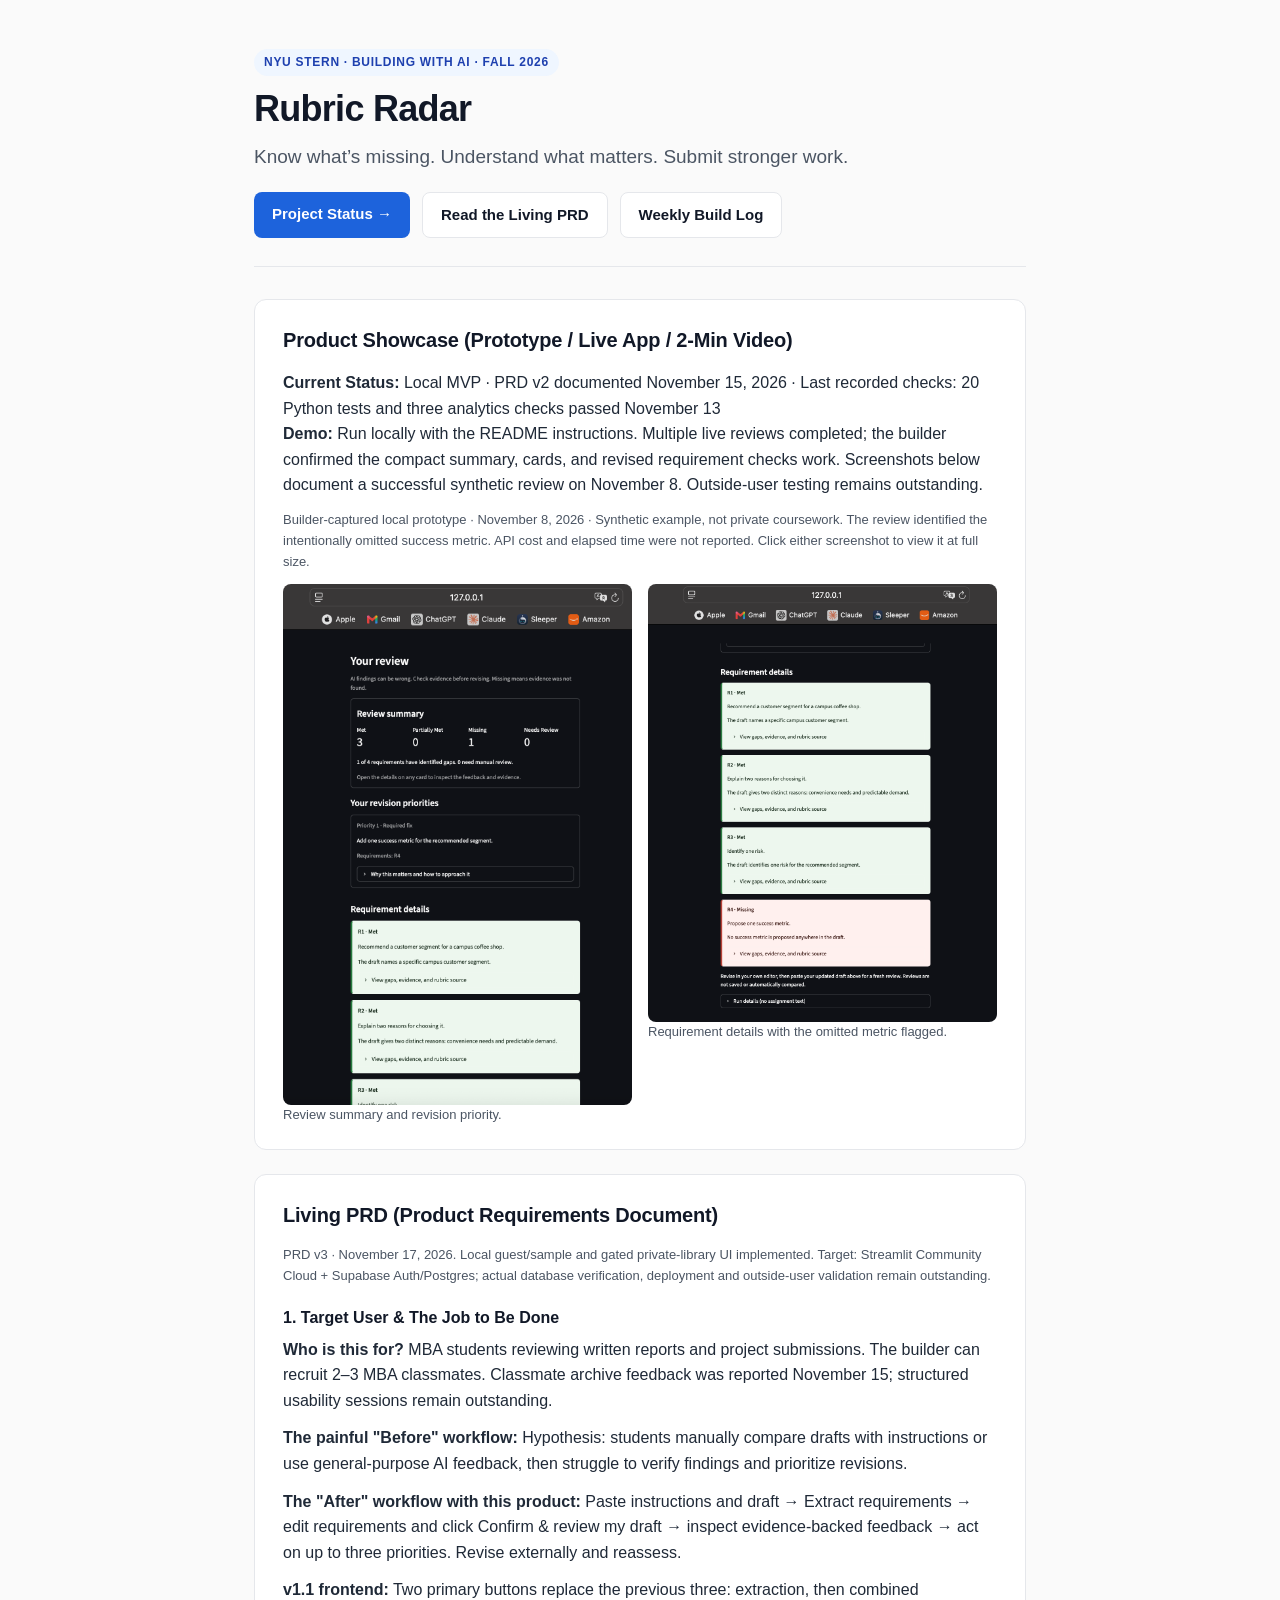
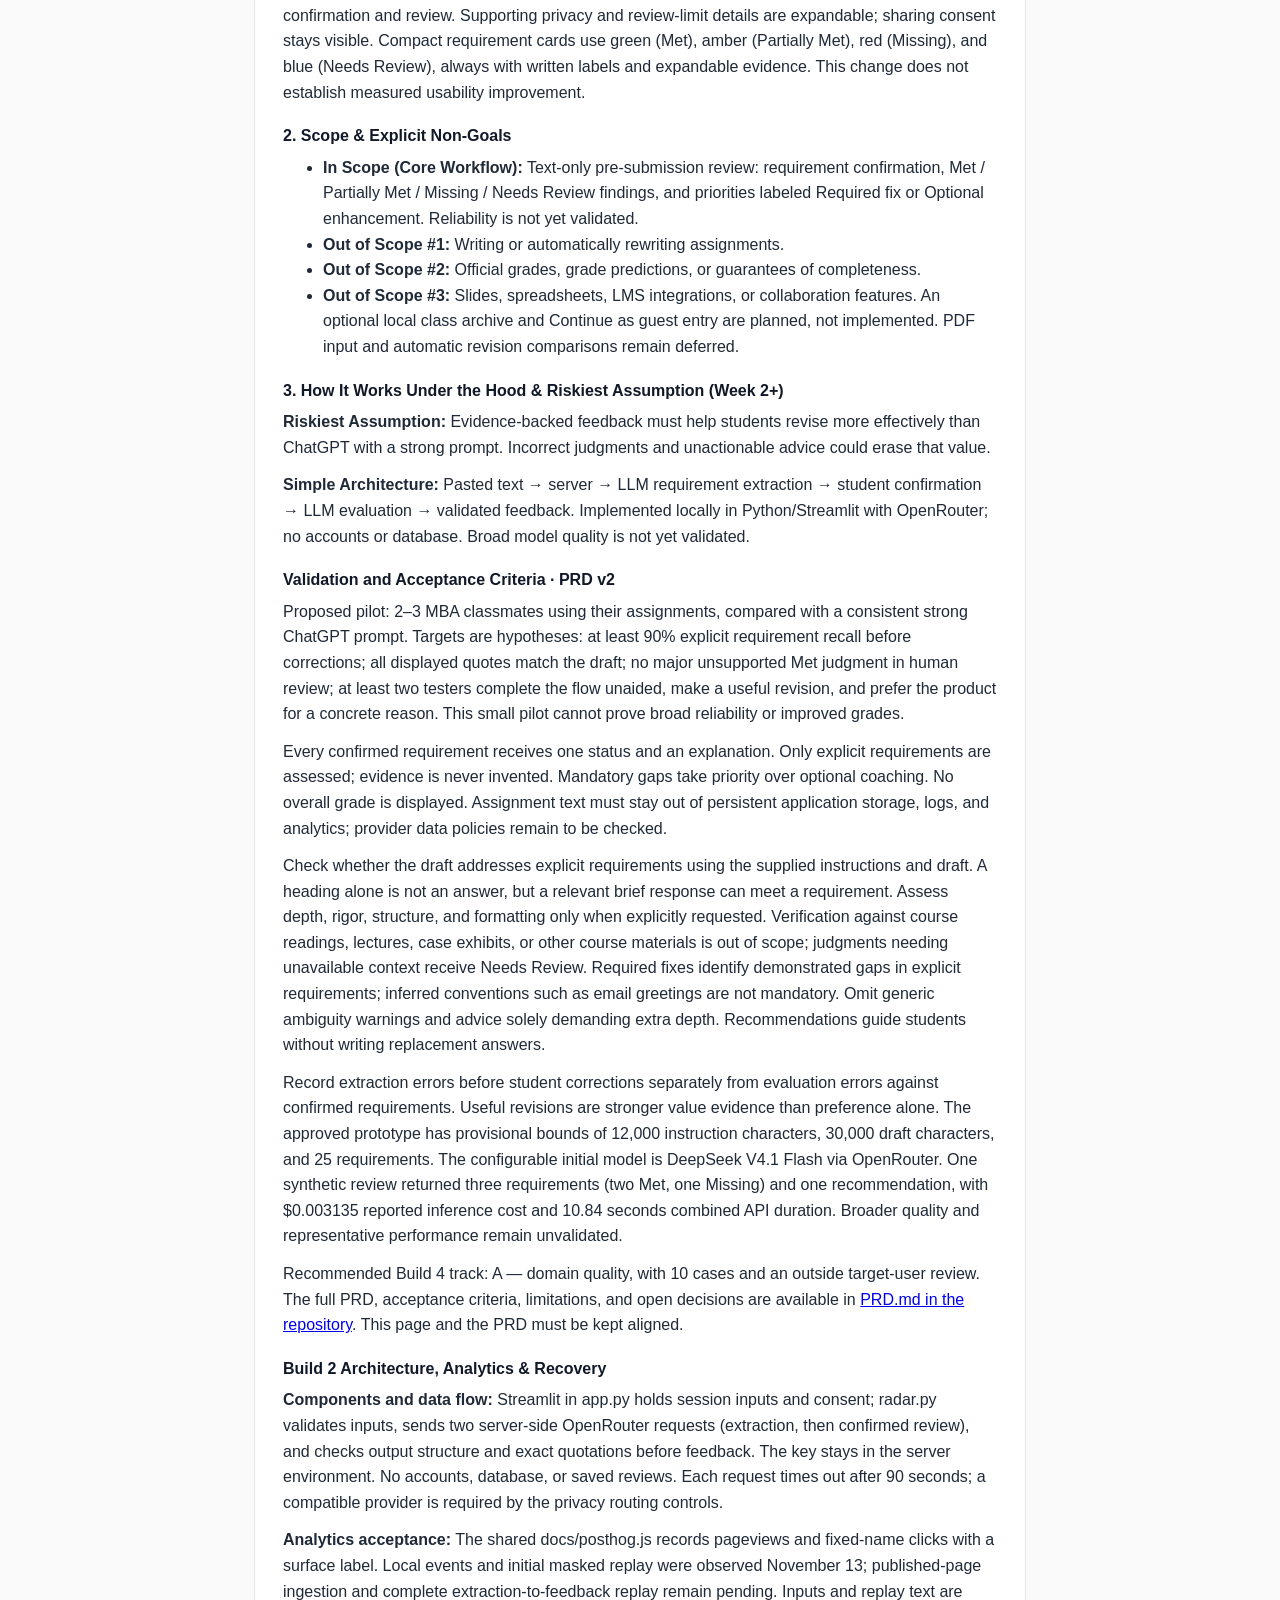
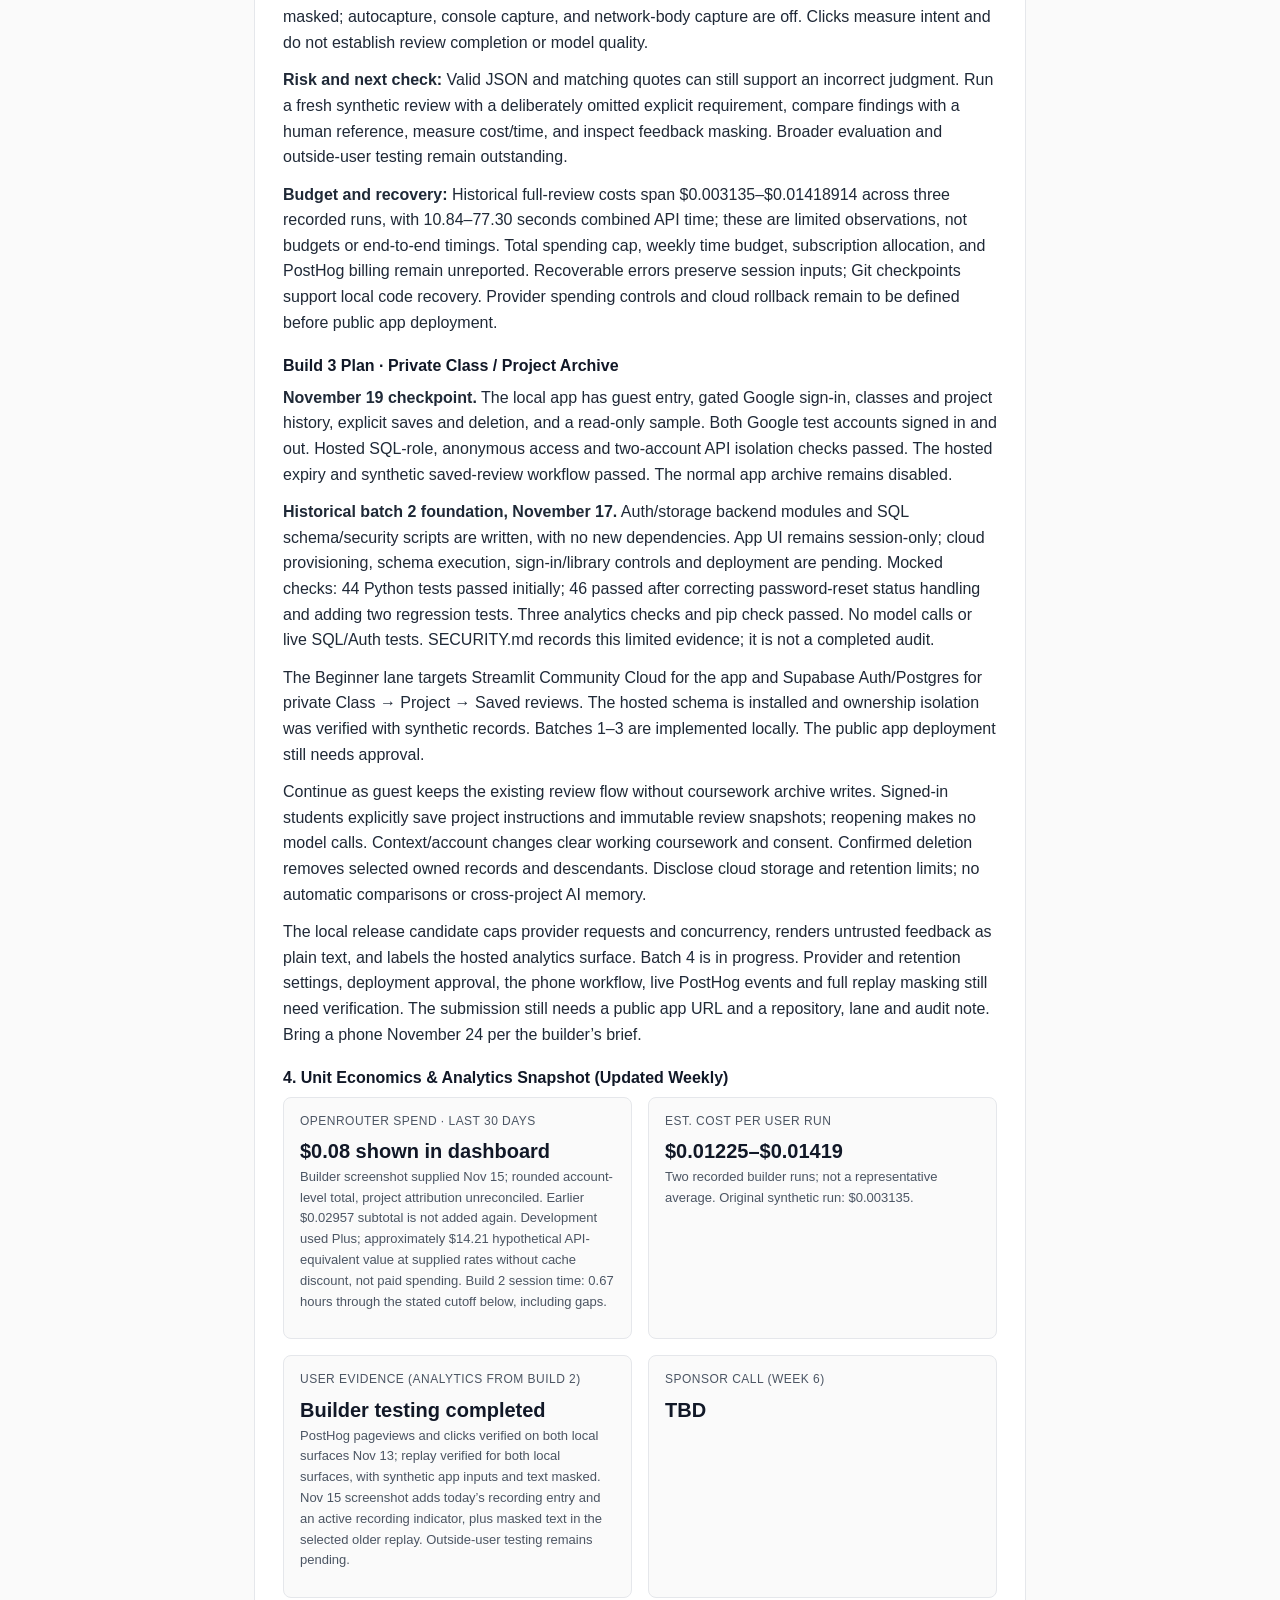
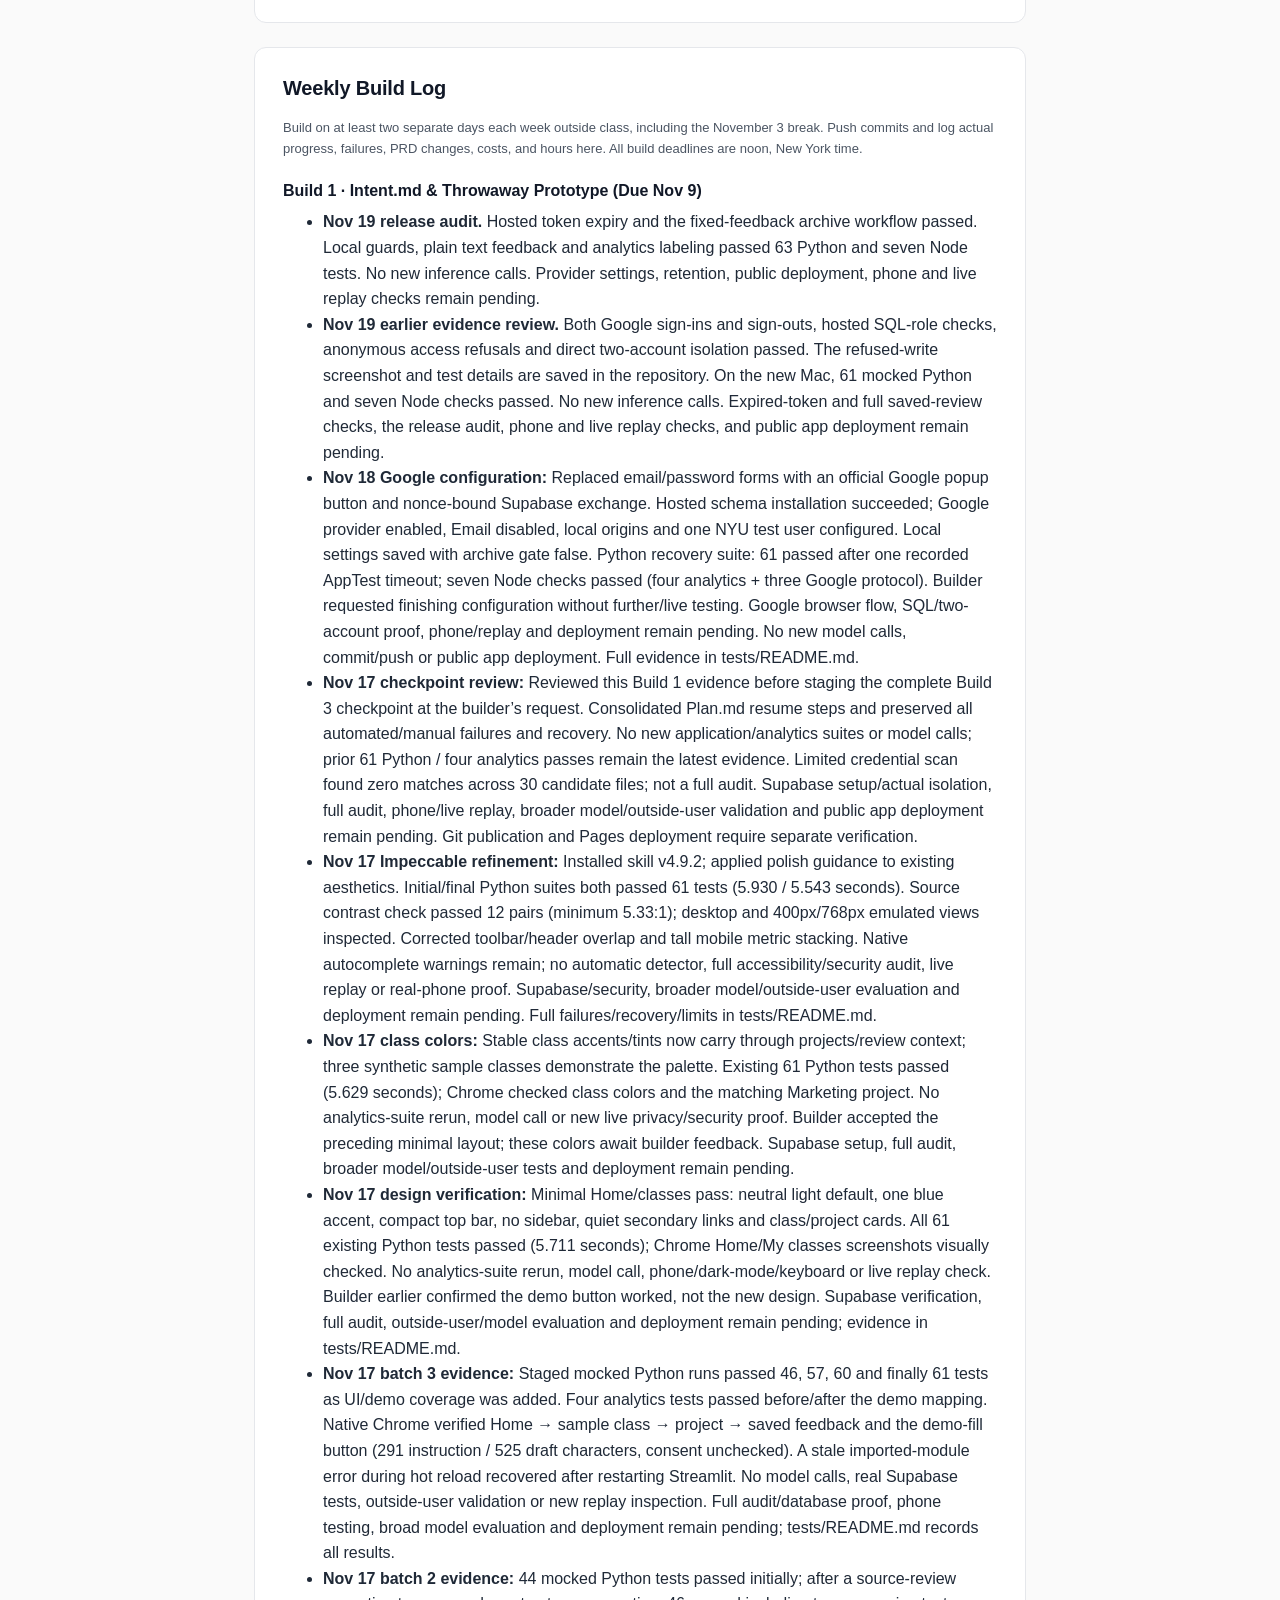
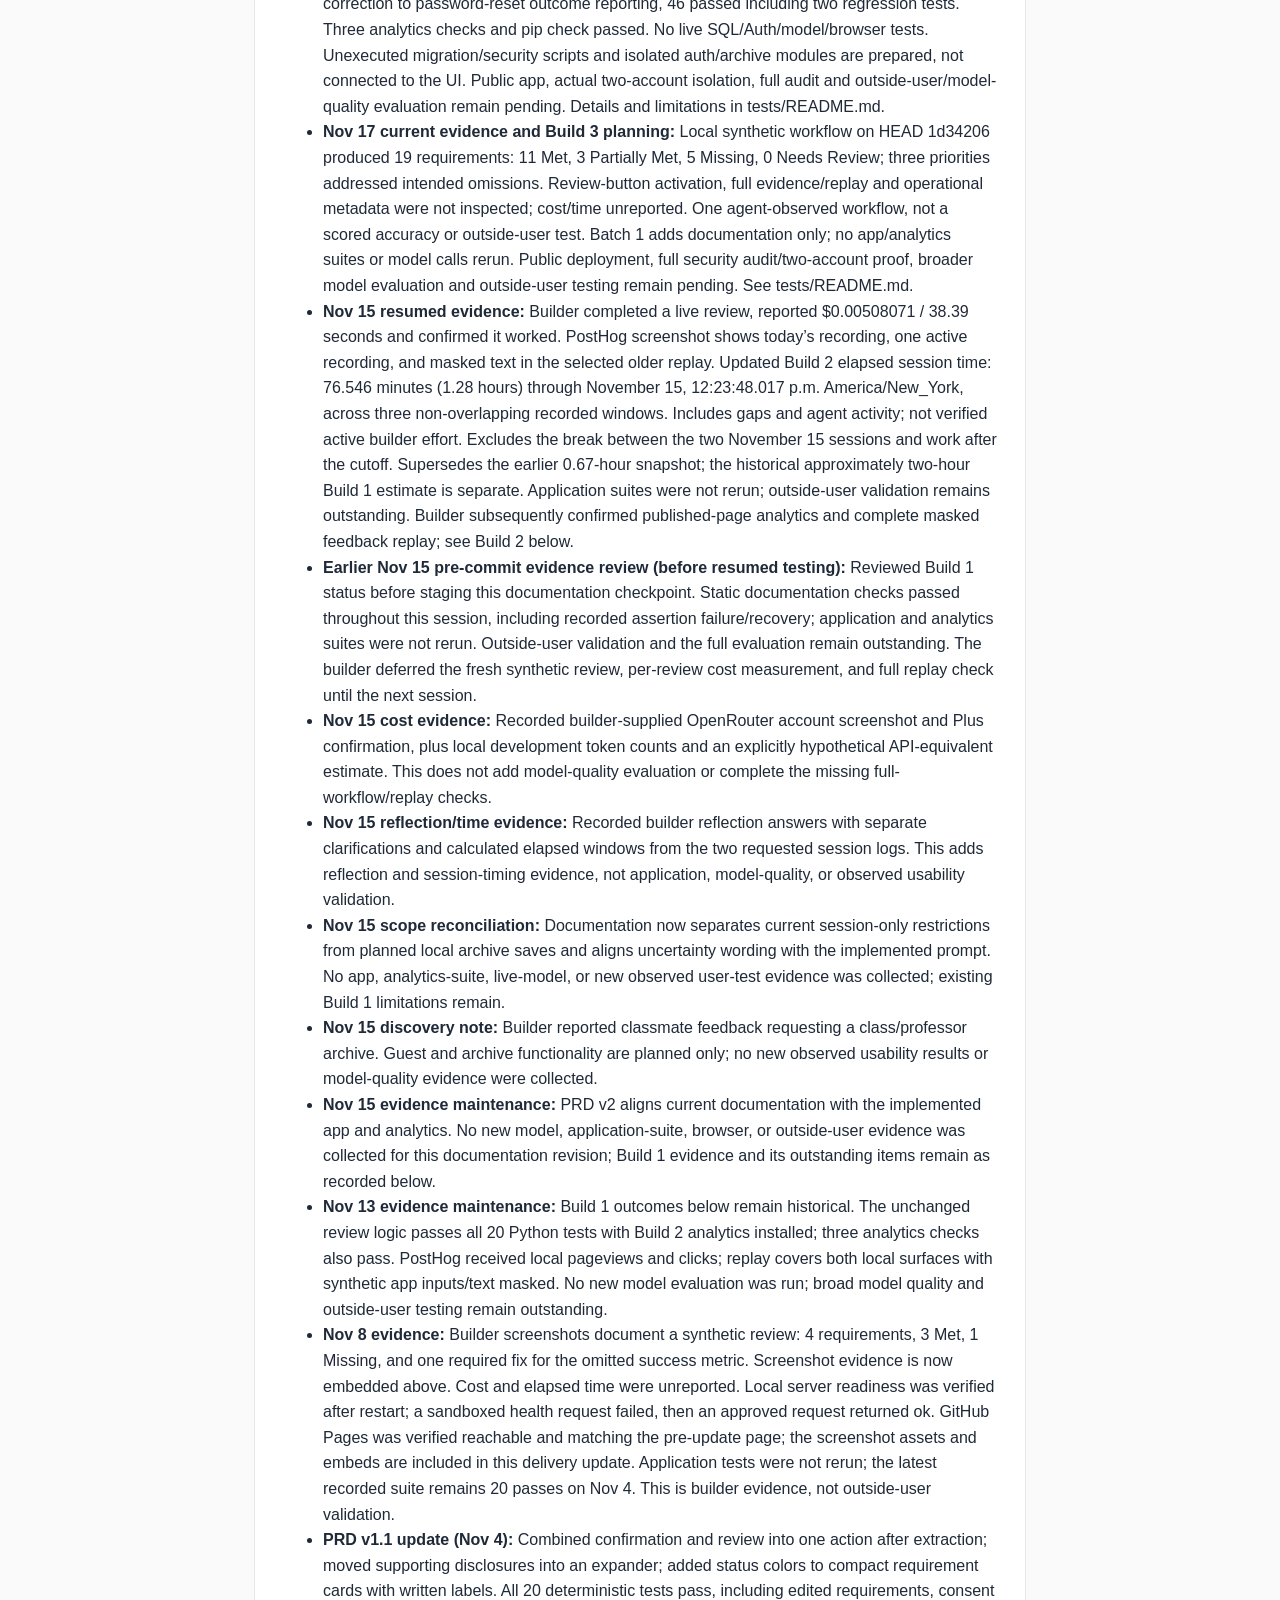
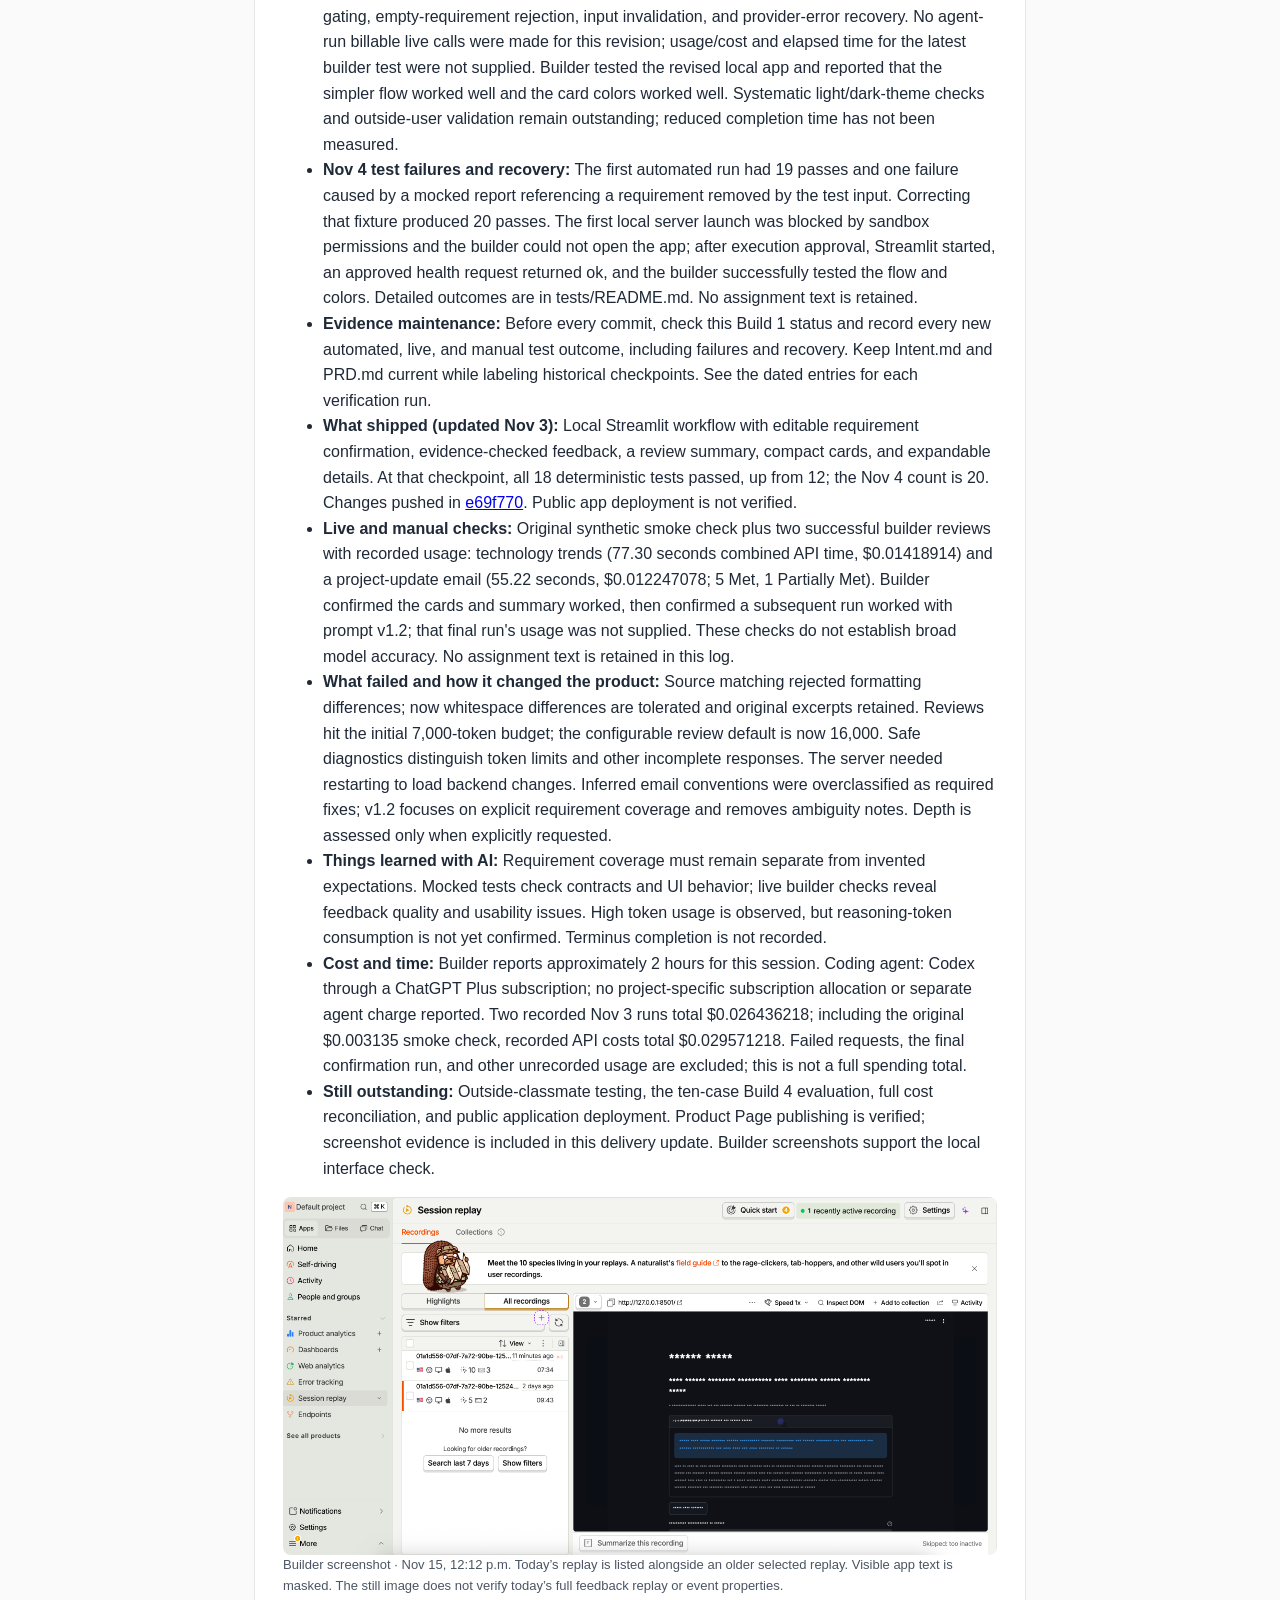
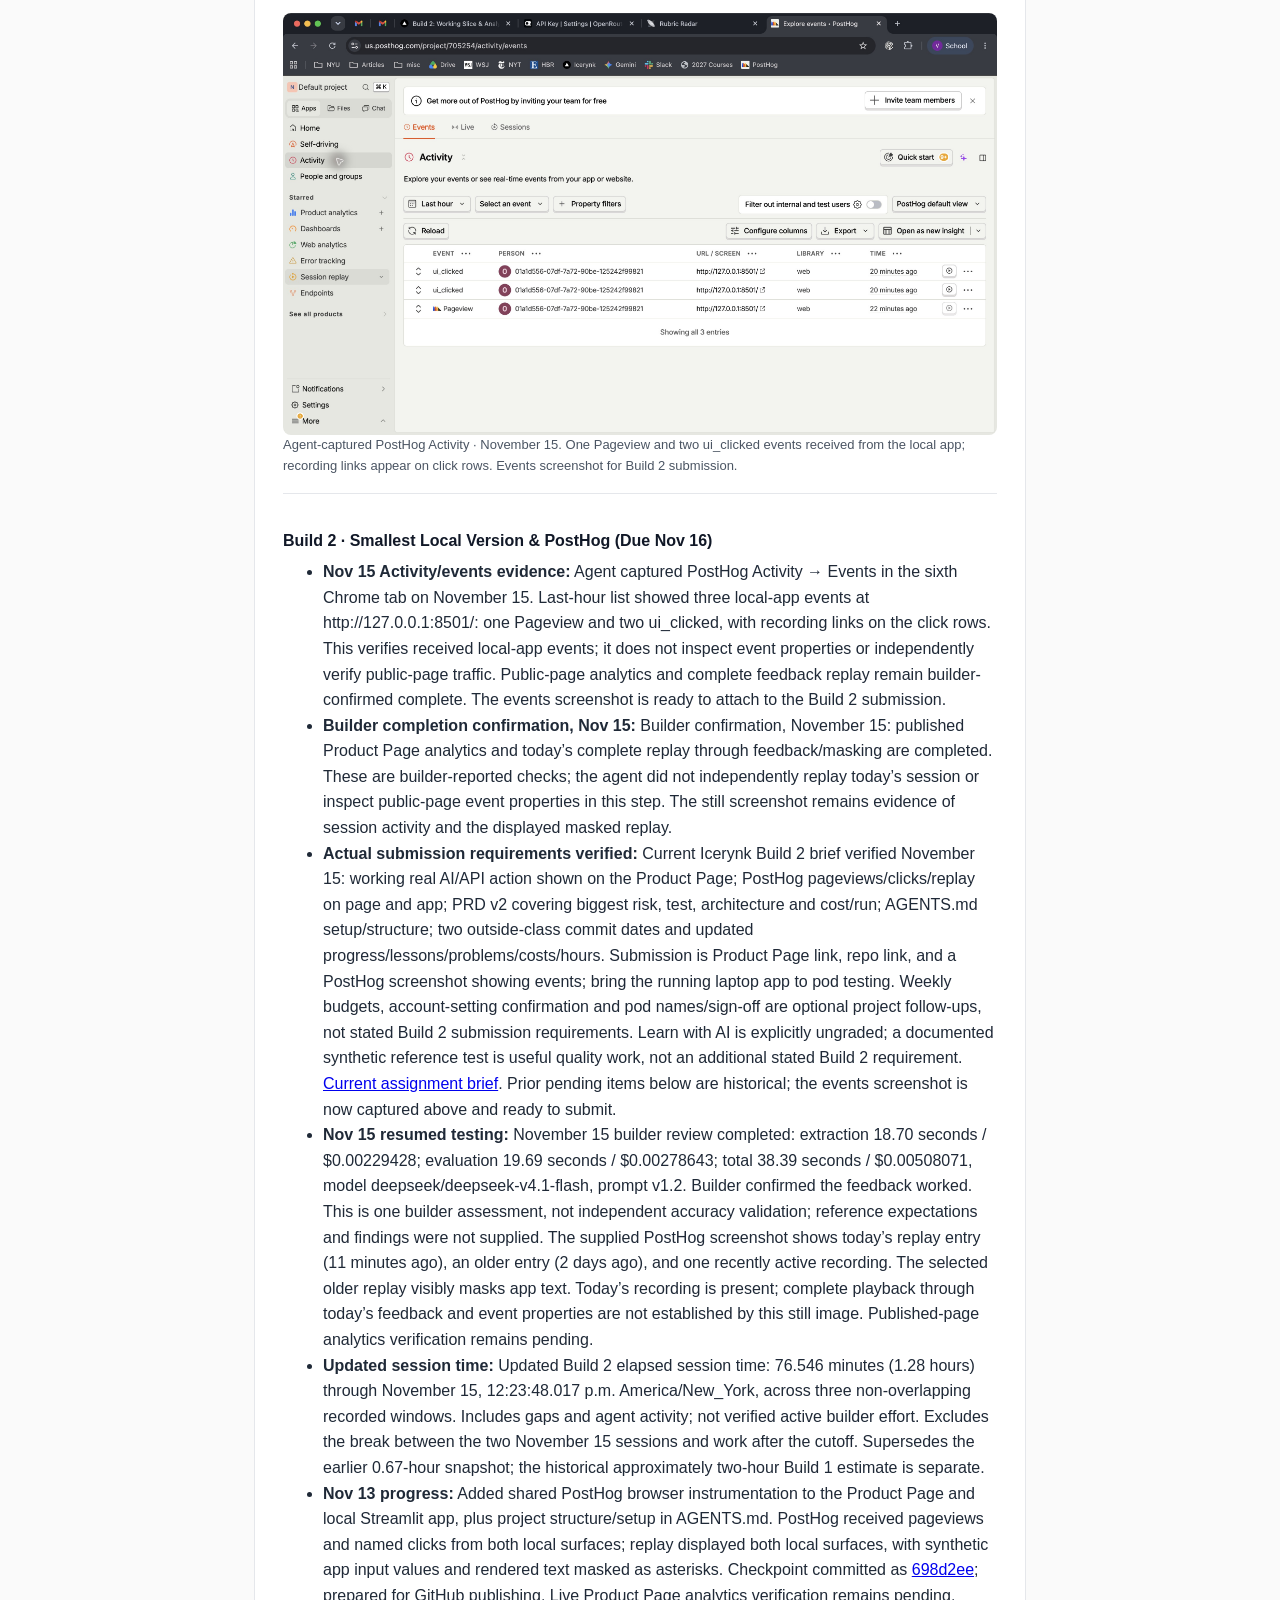
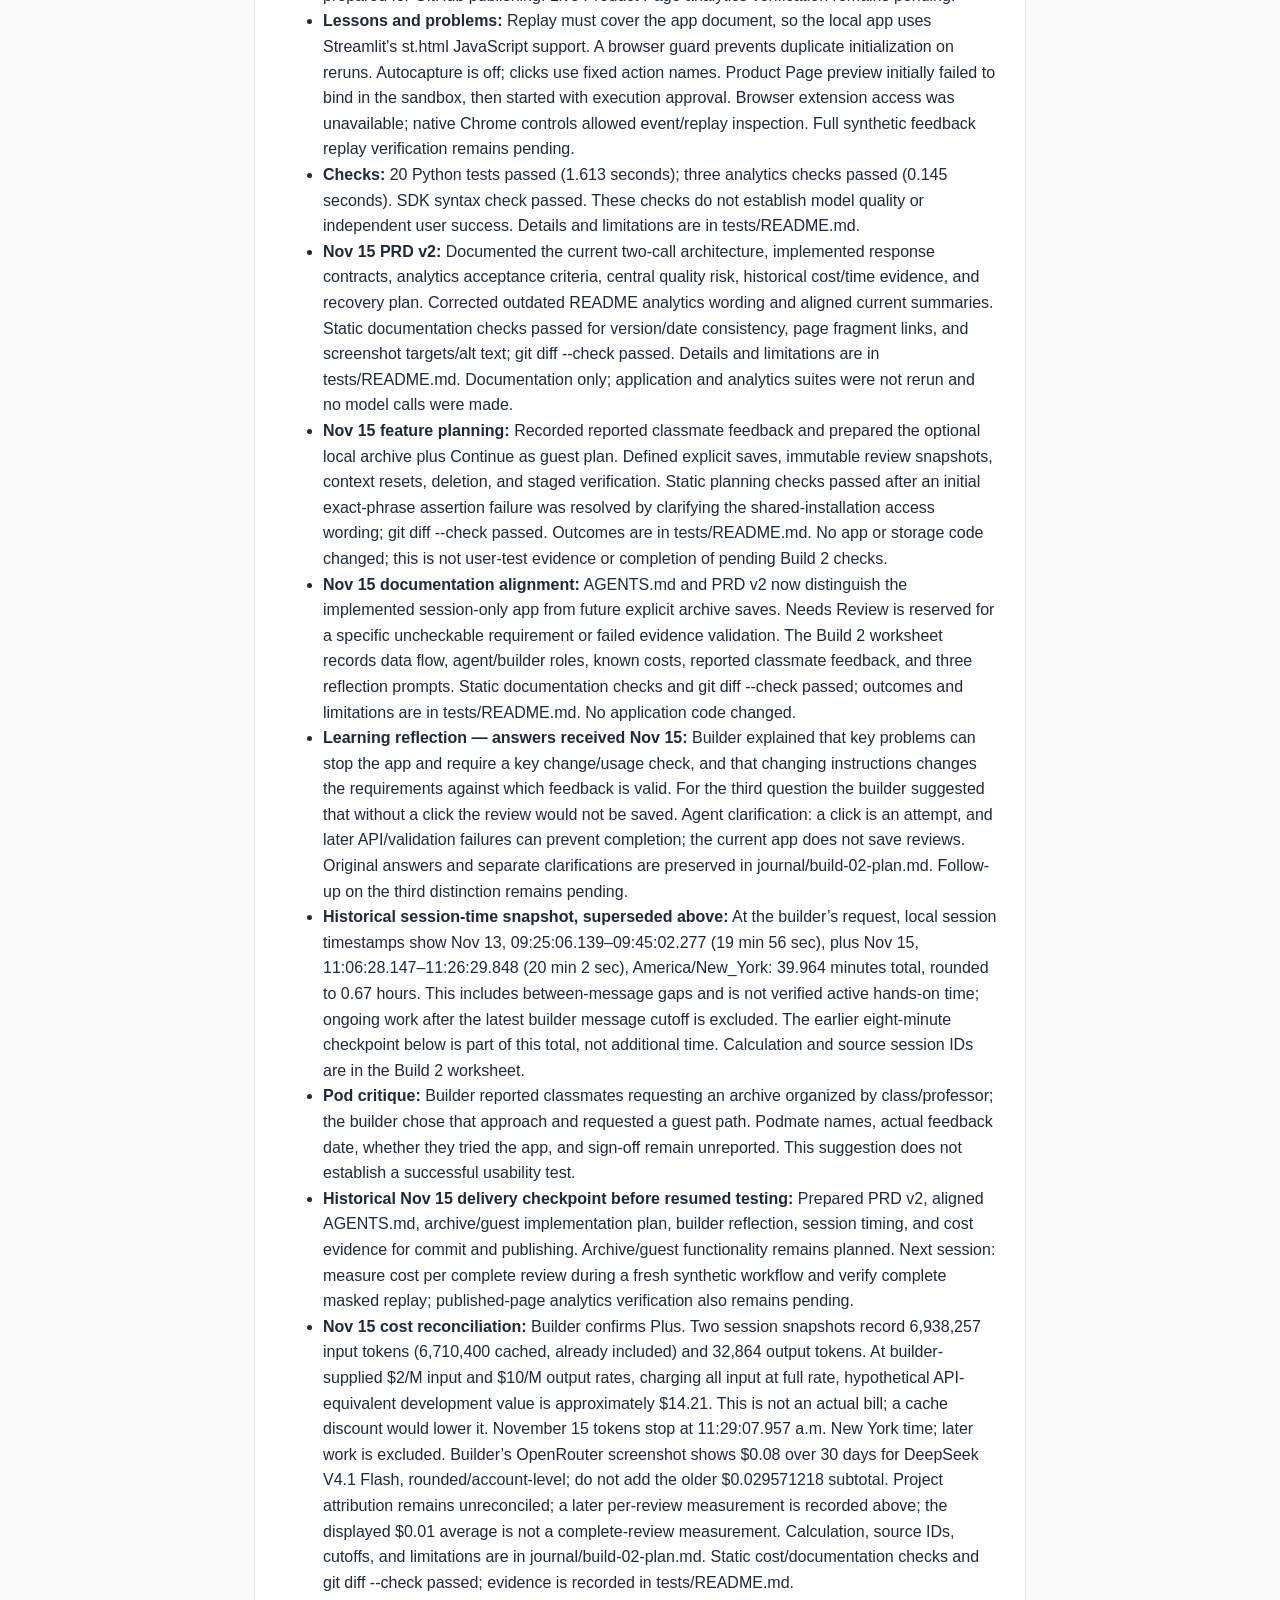
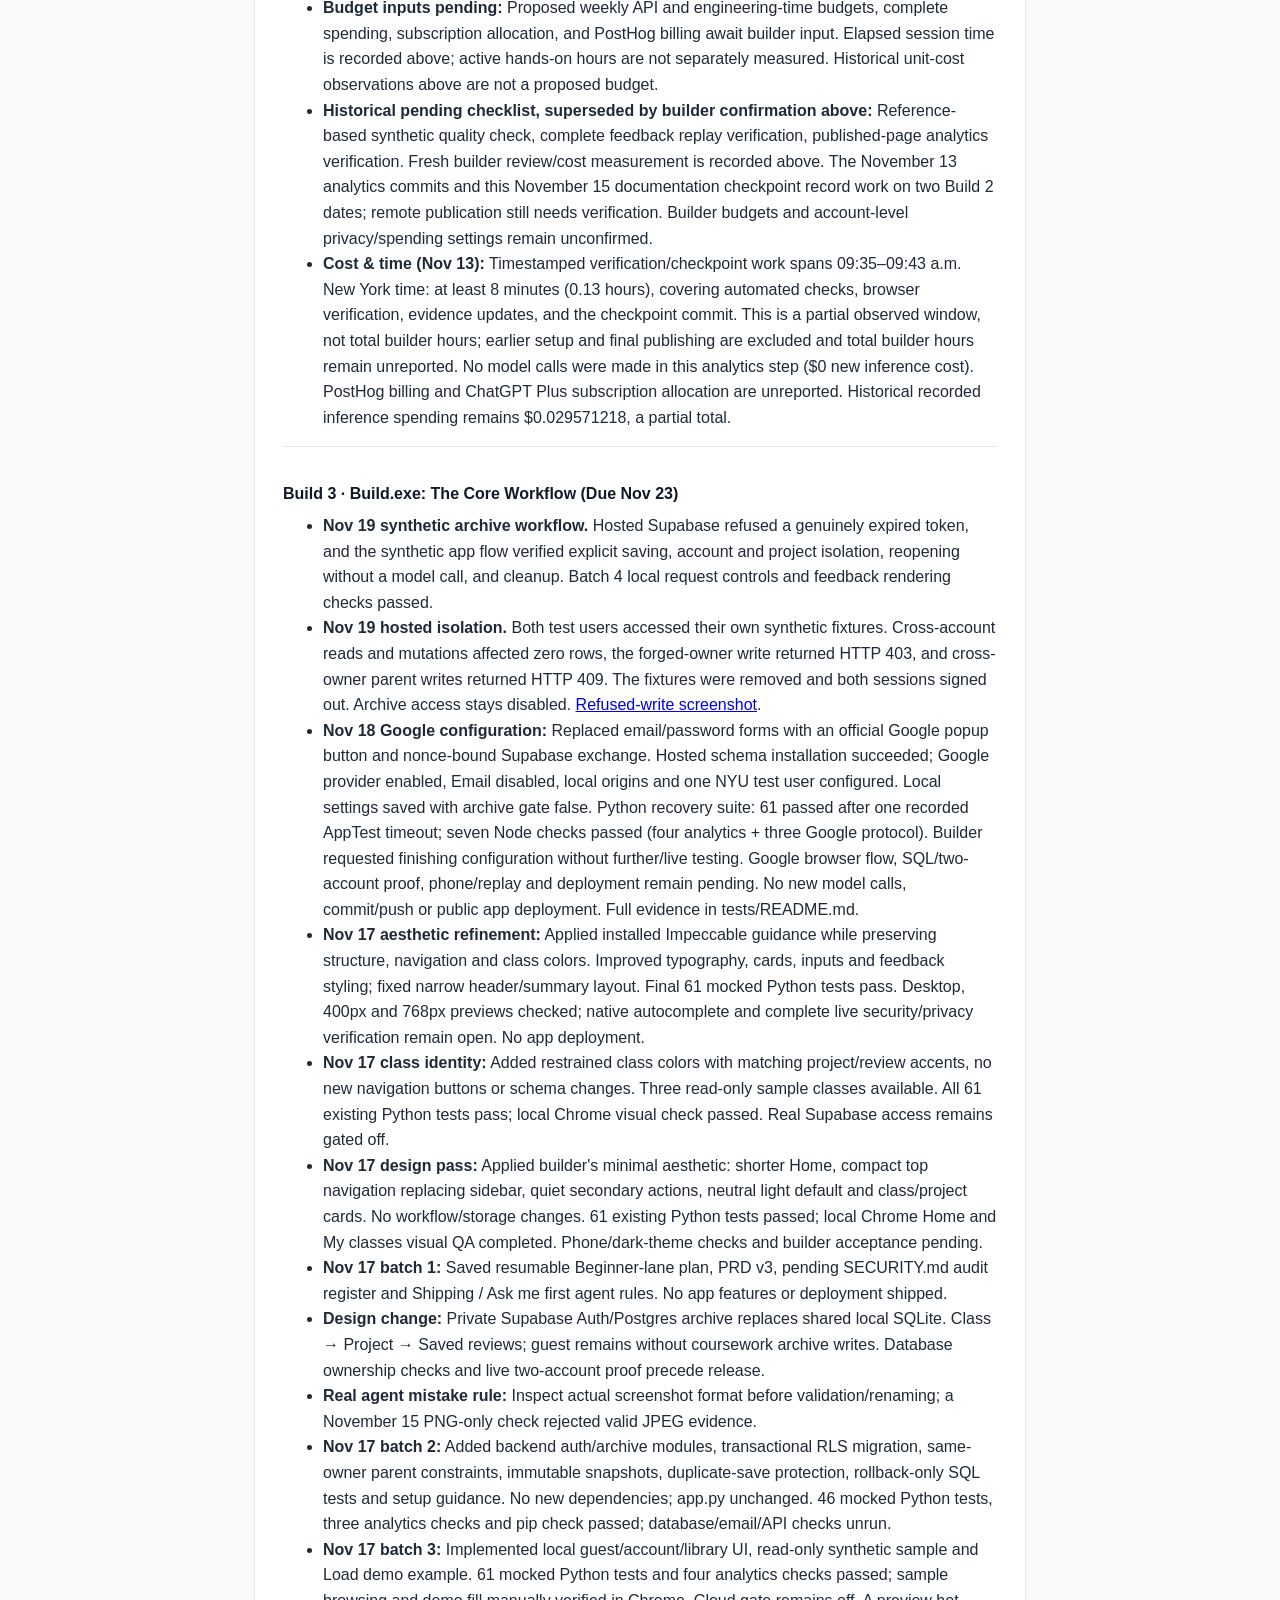
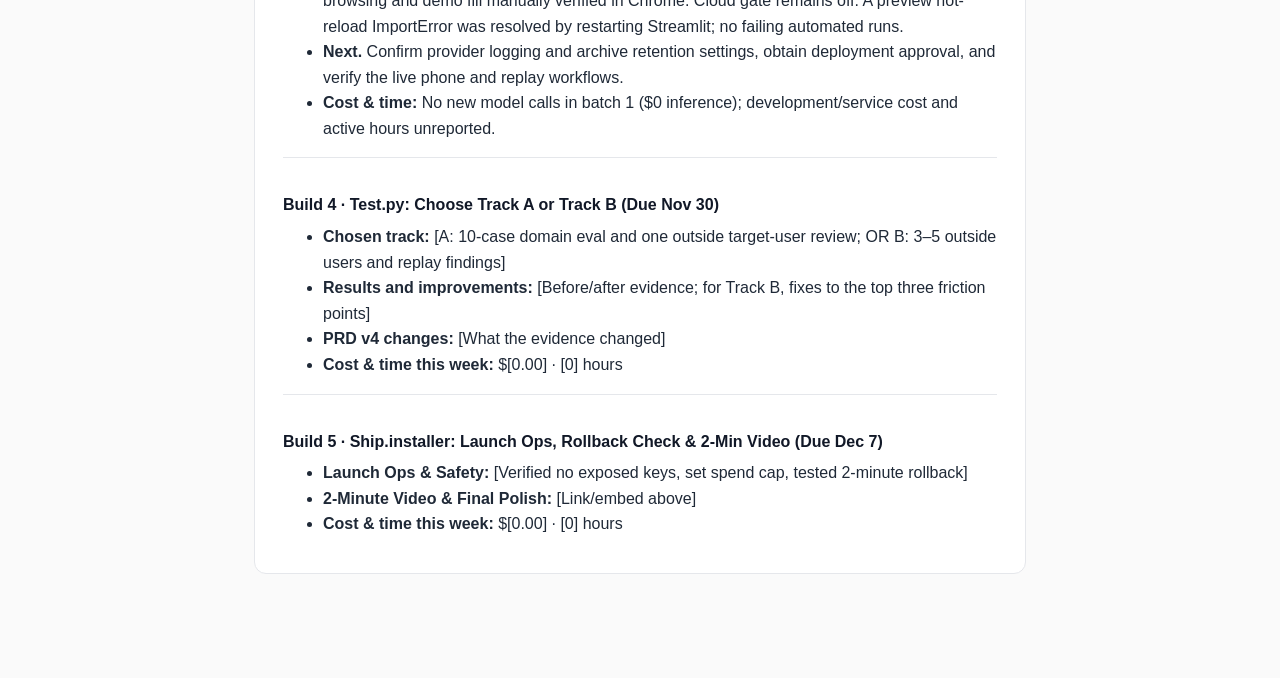
==== commit ac76d6b9: "Prepare Build 3 release controls and audit evidence" ====
--- a/docs/index.html
+++ b/docs/index.html
@@ -211,11 +211,11 @@
       <p><strong>Budget and recovery:</strong> Historical full-review costs span $0.003135–$0.01418914 across three recorded runs, with 10.84–77.30 seconds combined API time; these are limited observations, not budgets or end-to-end timings. Total spending cap, weekly time budget, subscription allocation, and PostHog billing remain unreported. Recoverable errors preserve session inputs; Git checkpoints support local code recovery. Provider spending controls and cloud rollback remain to be defined before public app deployment.</p>
 
       <h3>Build 3 Plan · Private Class / Project Archive</h3>
-      <p><strong>November 19 checkpoint.</strong> The local app has guest entry, gated Google sign-in, classes and project history, explicit saves and deletion, and a read-only sample. Both Google test accounts signed in and out. Hosted SQL-role, anonymous access and two-account API isolation checks passed. App archive access stays disabled. The full synthetic saved-review workflow and expired-token verification remain pending.</p>
+      <p><strong>November 19 checkpoint.</strong> The local app has guest entry, gated Google sign-in, classes and project history, explicit saves and deletion, and a read-only sample. Both Google test accounts signed in and out. Hosted SQL-role, anonymous access and two-account API isolation checks passed. The hosted expiry and synthetic saved-review workflow passed. The normal app archive remains disabled.</p>
       <p><strong>Historical batch 2 foundation, November 17.</strong> Auth/storage backend modules and SQL schema/security scripts are written, with no new dependencies. App UI remains session-only; cloud provisioning, schema execution, sign-in/library controls and deployment are pending. Mocked checks: 44 Python tests passed initially; 46 passed after correcting password-reset status handling and adding two regression tests. Three analytics checks and pip check passed. No model calls or live SQL/Auth tests. SECURITY.md records this limited evidence; it is not a completed audit.</p>
       <p>The Beginner lane targets Streamlit Community Cloud for the app and Supabase Auth/Postgres for private Class → Project → Saved reviews. The hosted schema is installed and ownership isolation was verified with synthetic records. Batches 1–3 are implemented locally. The public app deployment still needs approval.</p>
       <p>Continue as guest keeps the existing review flow without coursework archive writes. Signed-in students explicitly save project instructions and immutable review snapshots; reopening makes no model calls. Context/account changes clear working coursework and consent. Confirmed deletion removes selected owned records and descendants. Disclose cloud storage and retention limits; no automatic comparisons or cross-project AI memory.</p>
-      <p>Before release, complete the audit, choose and verify request and spending controls, and test the phone workflow, live PostHog events and full replay masking. Batch 4 needs approval. The submission still needs a public app URL and a repository, lane and audit note. Bring a phone November 24 per the builder’s brief.</p>
+      <p>The local release candidate caps provider requests and concurrency, renders untrusted feedback as plain text, and labels the hosted analytics surface. Batch 4 is in progress. Provider and retention settings, deployment approval, the phone workflow, live PostHog events and full replay masking still need verification. The submission still needs a public app URL and a repository, lane and audit note. Bring a phone November 24 per the builder’s brief.</p>
 
       <h3>4. Unit Economics & Analytics Snapshot (Updated Weekly)</h3>
       <div class="grid-2">
@@ -249,7 +249,8 @@
       <div class="log-entry">
         <h3>Build 1 · Intent.md & Throwaway Prototype (Due Nov 9)</h3>
         <ul>
-          <li><strong>Nov 19 evidence review.</strong> Both Google sign-ins and sign-outs, hosted SQL-role checks, anonymous access refusals and direct two-account isolation passed. The refused-write screenshot and test details are saved in the repository. On the new Mac, 61 mocked Python and seven Node checks passed. No new inference calls. Expired-token and full saved-review checks, the release audit, phone and live replay checks, and public app deployment remain pending.</li>
+          <li><strong>Nov 19 release audit.</strong> Hosted token expiry and the fixed-feedback archive workflow passed. Local guards, plain text feedback and analytics labeling passed 63 Python and seven Node tests. No new inference calls. Provider settings, retention, public deployment, phone and live replay checks remain pending.</li>
+          <li><strong>Nov 19 earlier evidence review.</strong> Both Google sign-ins and sign-outs, hosted SQL-role checks, anonymous access refusals and direct two-account isolation passed. The refused-write screenshot and test details are saved in the repository. On the new Mac, 61 mocked Python and seven Node checks passed. No new inference calls. Expired-token and full saved-review checks, the release audit, phone and live replay checks, and public app deployment remain pending.</li>
           <li><strong>Nov 18 Google configuration:</strong> Replaced email/password forms with an official Google popup button and nonce-bound Supabase exchange. Hosted schema installation succeeded; Google provider enabled, Email disabled, local origins and one NYU test user configured. Local settings saved with archive gate false. Python recovery suite: 61 passed after one recorded AppTest timeout; seven Node checks passed (four analytics + three Google protocol). Builder requested finishing configuration without further/live testing. Google browser flow, SQL/two-account proof, phone/replay and deployment remain pending. No new model calls, commit/push or public app deployment. Full evidence in tests/README.md.</li>
           <li><strong>Nov 17 checkpoint review:</strong> Reviewed this Build 1 evidence before staging the complete Build 3 checkpoint at the builder’s request. Consolidated Plan.md resume steps and preserved all automated/manual failures and recovery. No new application/analytics suites or model calls; prior 61 Python / four analytics passes remain the latest evidence. Limited credential scan found zero matches across 30 candidate files; not a full audit. Supabase setup/actual isolation, full audit, phone/live replay, broader model/outside-user validation and public app deployment remain pending. Git publication and Pages deployment require separate verification.</li>
           <li><strong>Nov 17 Impeccable refinement:</strong> Installed skill v4.9.2; applied polish guidance to existing aesthetics. Initial/final Python suites both passed 61 tests (5.930 / 5.543 seconds). Source contrast check passed 12 pairs (minimum 5.33:1); desktop and 400px/768px emulated views inspected. Corrected toolbar/header overlap and tall mobile metric stacking. Native autocomplete warnings remain; no automatic detector, full accessibility/security audit, live replay or real-phone proof. Supabase/security, broader model/outside-user evaluation and deployment remain pending. Full failures/recovery/limits in tests/README.md.</li>
@@ -315,6 +316,7 @@
       <div class="log-entry">
         <h3>Build 3 · Build.exe: The Core Workflow (Due Nov 23)</h3>
         <ul>
+          <li><strong>Nov 19 synthetic archive workflow.</strong> Hosted Supabase refused a genuinely expired token, and the synthetic app flow verified explicit saving, account and project isolation, reopening without a model call, and cleanup. Batch 4 local request controls and feedback rendering checks passed.</li>
           <li><strong>Nov 19 hosted isolation.</strong> Both test users accessed their own synthetic fixtures. Cross-account reads and mutations affected zero rows, the forged-owner write returned HTTP 403, and cross-owner parent writes returned HTTP 409. The fixtures were removed and both sessions signed out. Archive access stays disabled. <a href="https://github.com/building-with-ai-f26/vz2228-RubricRadar/blob/main/tests/evidence/supabase-two-account-isolation-2026-11-19.png">Refused-write screenshot</a>.</li>
           <li><strong>Nov 18 Google configuration:</strong> Replaced email/password forms with an official Google popup button and nonce-bound Supabase exchange. Hosted schema installation succeeded; Google provider enabled, Email disabled, local origins and one NYU test user configured. Local settings saved with archive gate false. Python recovery suite: 61 passed after one recorded AppTest timeout; seven Node checks passed (four analytics + three Google protocol). Builder requested finishing configuration without further/live testing. Google browser flow, SQL/two-account proof, phone/replay and deployment remain pending. No new model calls, commit/push or public app deployment. Full evidence in tests/README.md.</li>
           <li><strong>Nov 17 aesthetic refinement:</strong> Applied installed Impeccable guidance while preserving structure, navigation and class colors. Improved typography, cards, inputs and feedback styling; fixed narrow header/summary layout. Final 61 mocked Python tests pass. Desktop, 400px and 768px previews checked; native autocomplete and complete live security/privacy verification remain open. No app deployment.</li>
@@ -325,7 +327,7 @@
           <li><strong>Real agent mistake rule:</strong> Inspect actual screenshot format before validation/renaming; a November 15 PNG-only check rejected valid JPEG evidence.</li>
           <li><strong>Nov 17 batch 2:</strong> Added backend auth/archive modules, transactional RLS migration, same-owner parent constraints, immutable snapshots, duplicate-save protection, rollback-only SQL tests and setup guidance. No new dependencies; app.py unchanged. 46 mocked Python tests, three analytics checks and pip check passed; database/email/API checks unrun.</li>
           <li><strong>Nov 17 batch 3:</strong> Implemented local guest/account/library UI, read-only synthetic sample and Load demo example. 61 mocked Python tests and four analytics checks passed; sample browsing and demo fill manually verified in Chrome. Cloud gate remains off. A preview hot-reload ImportError was resolved by restarting Streamlit; no failing automated runs.</li>
-          <li><strong>Next.</strong> Rebuild the local virtual environment on the new Mac, check access with a genuinely expired token, and verify the full saved-review workflow with synthetic data. Batch 4 audit and deployment need approval. Phone and live replay checks remain pending.</li>
+          <li><strong>Next.</strong> Confirm provider logging and archive retention settings, obtain deployment approval, and verify the live phone and replay workflows.</li>
           <li><strong>Cost &amp; time:</strong> No new model calls in batch 1 ($0 inference); development/service cost and active hours unreported.</li>
         </ul>
       </div>
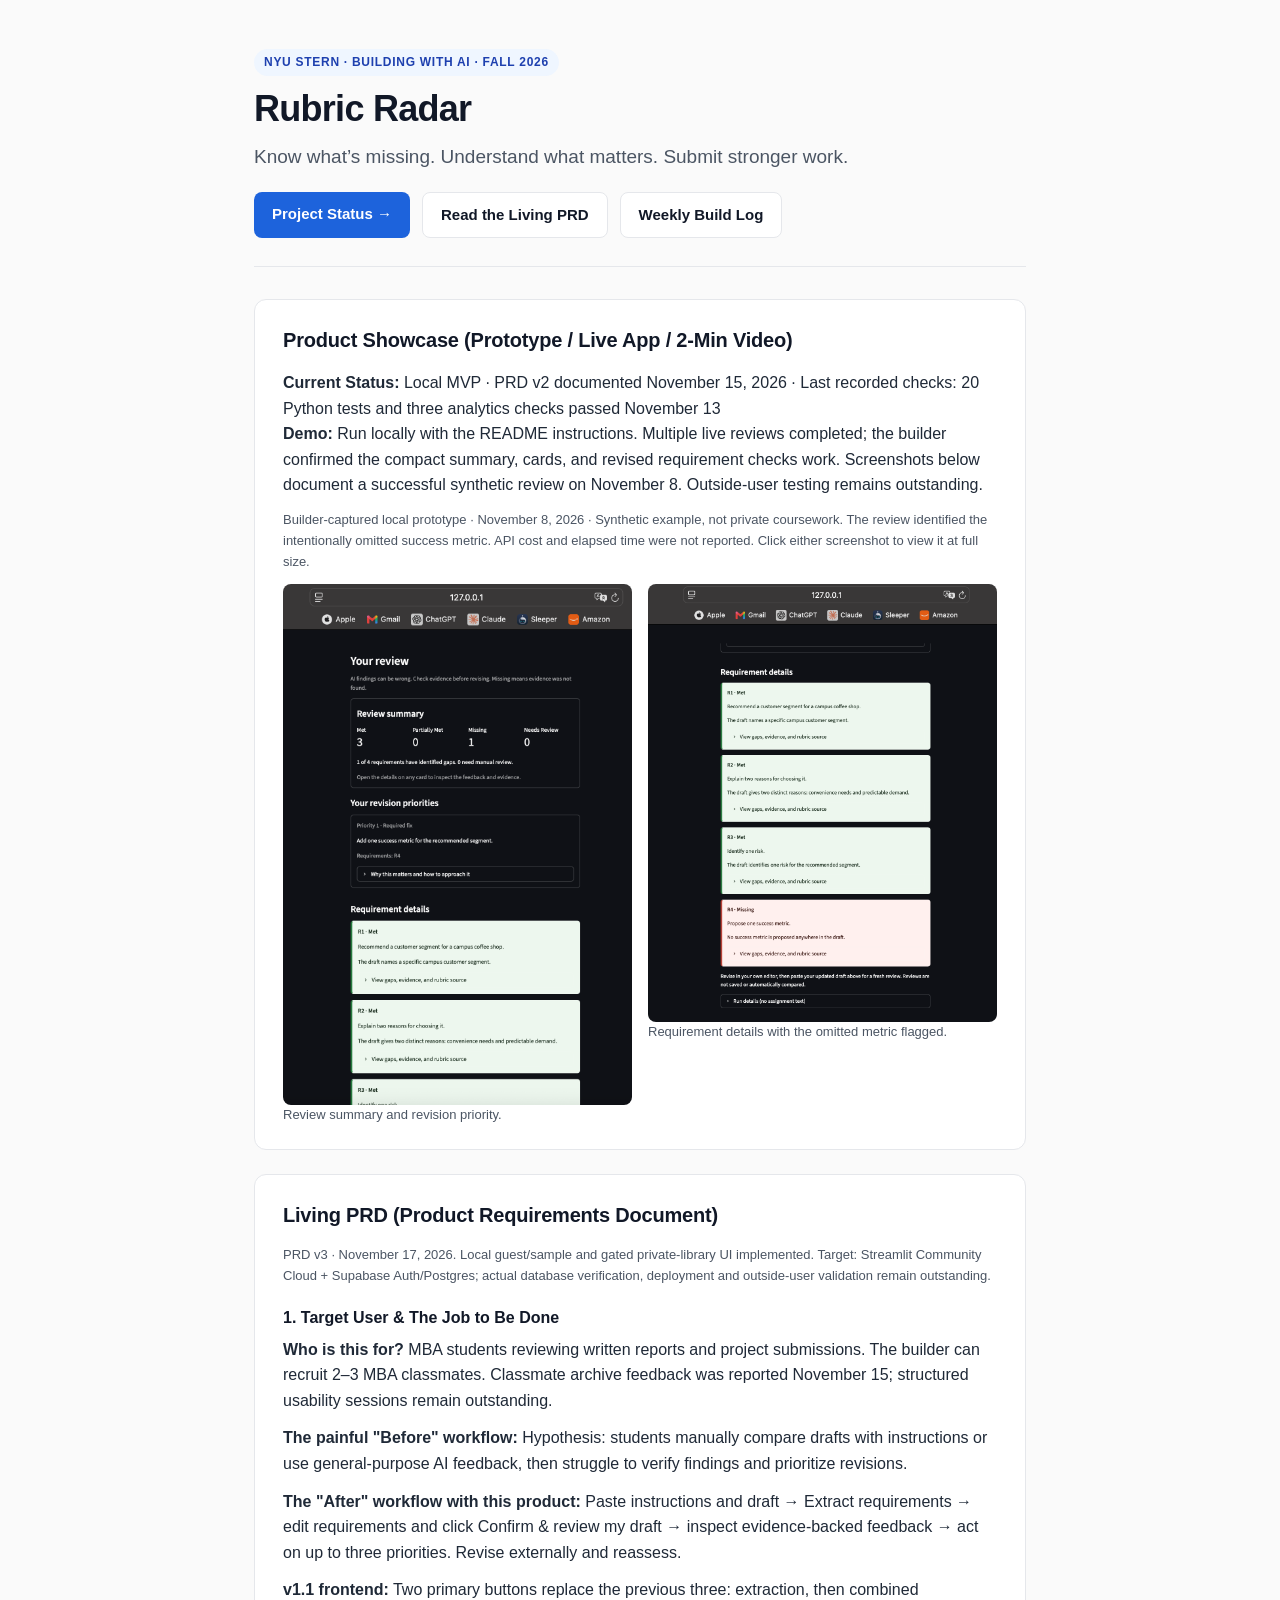
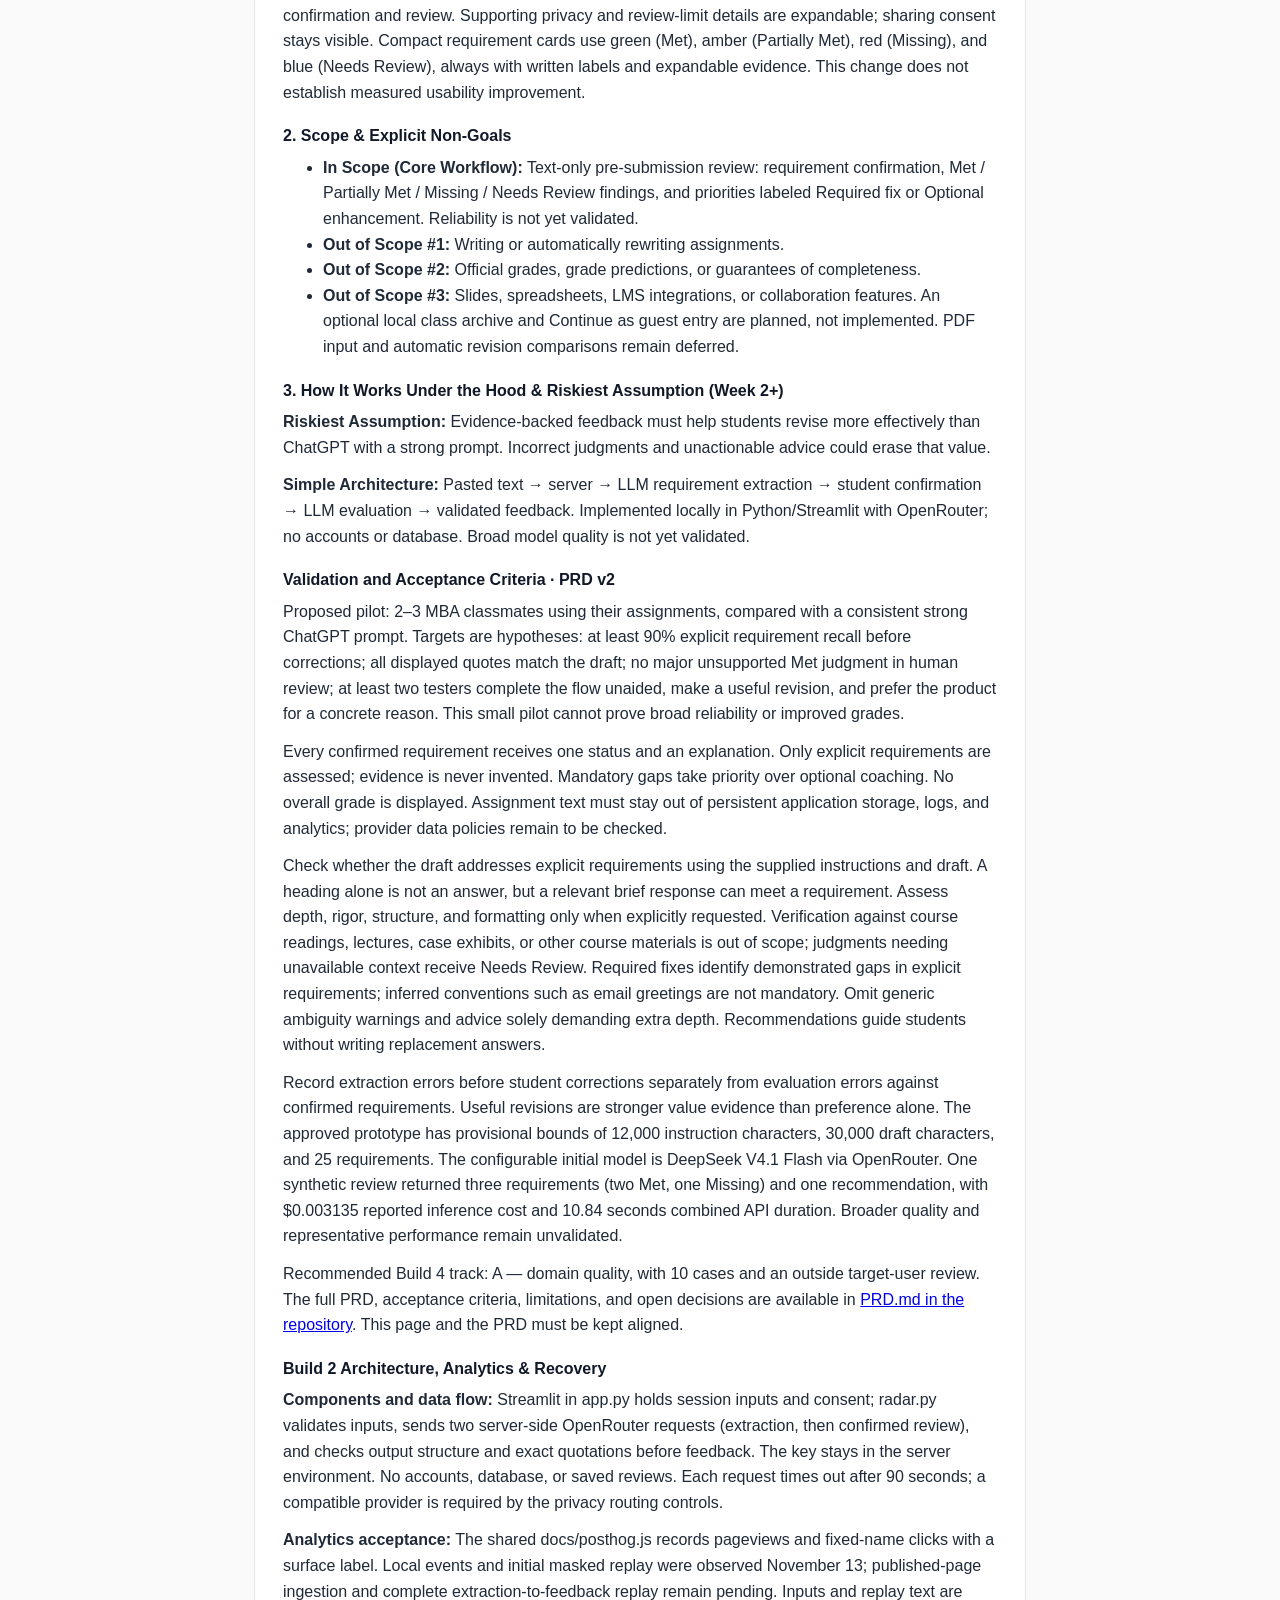
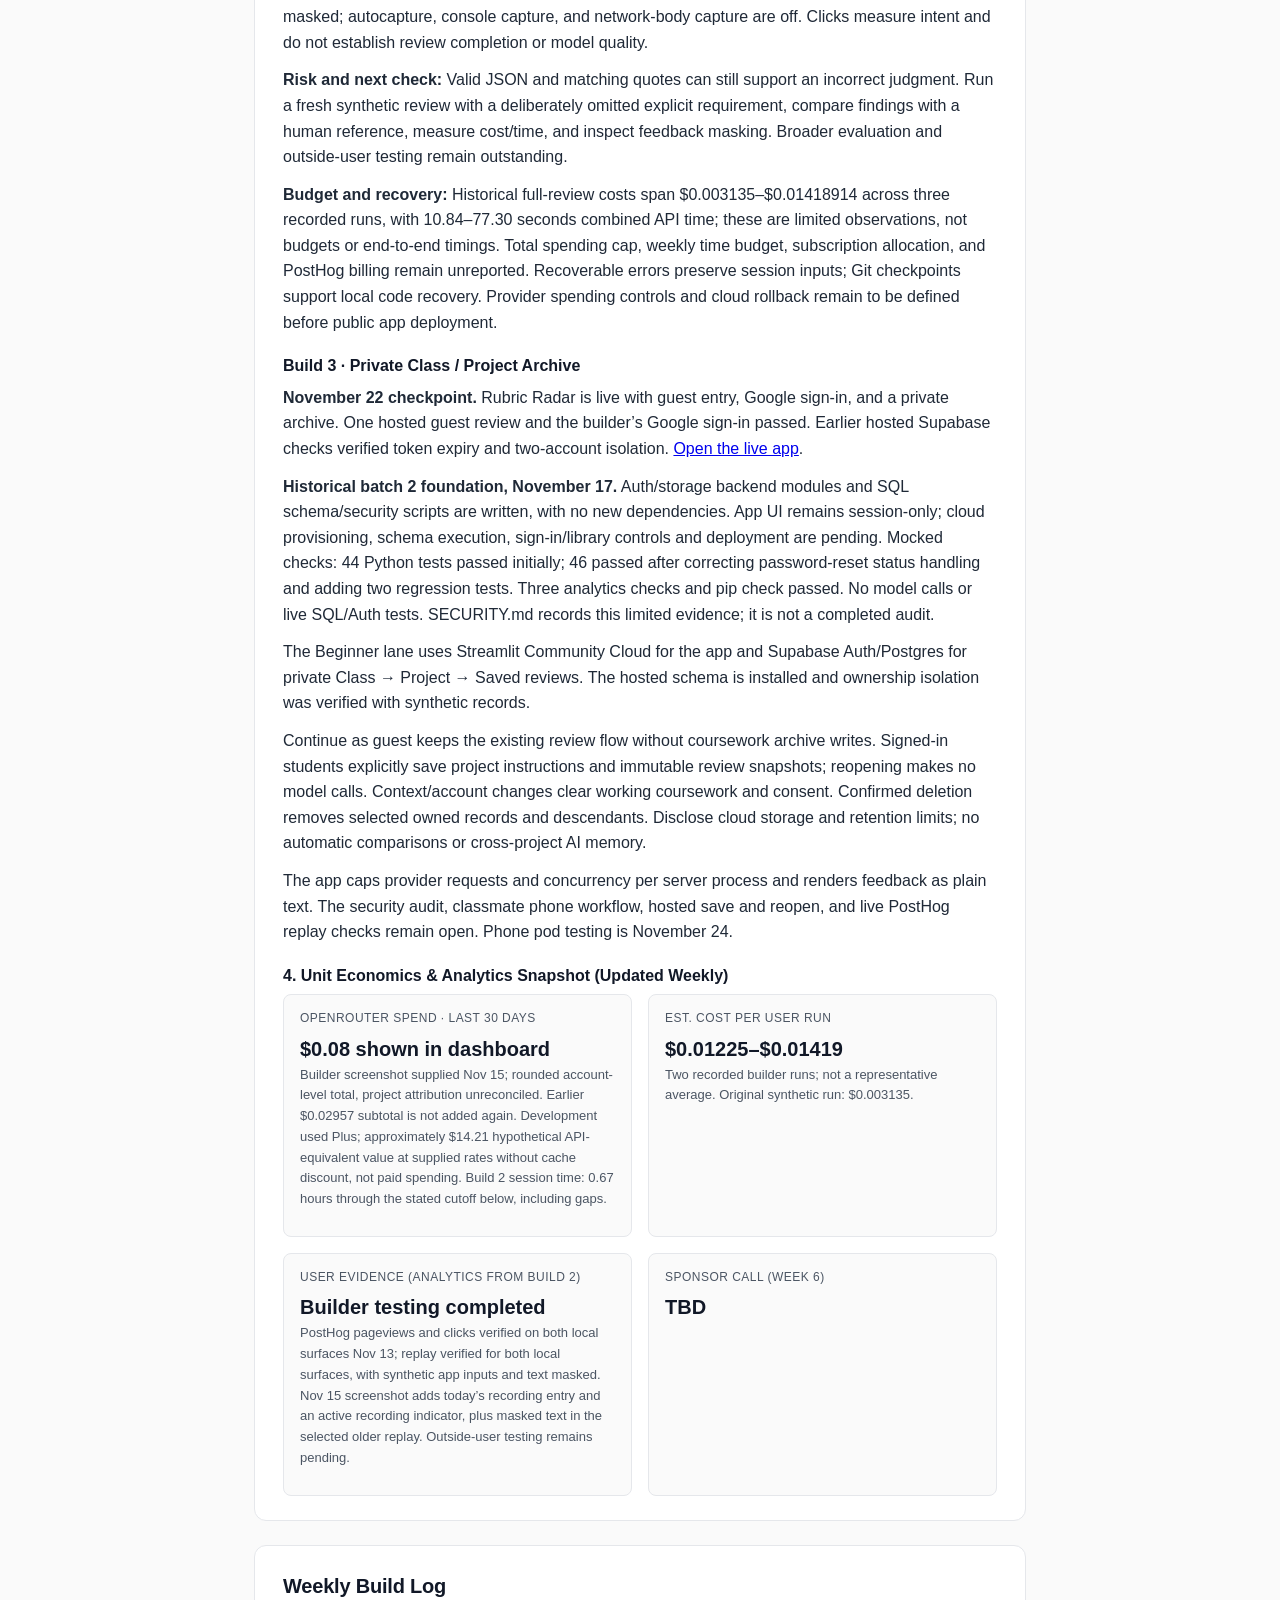
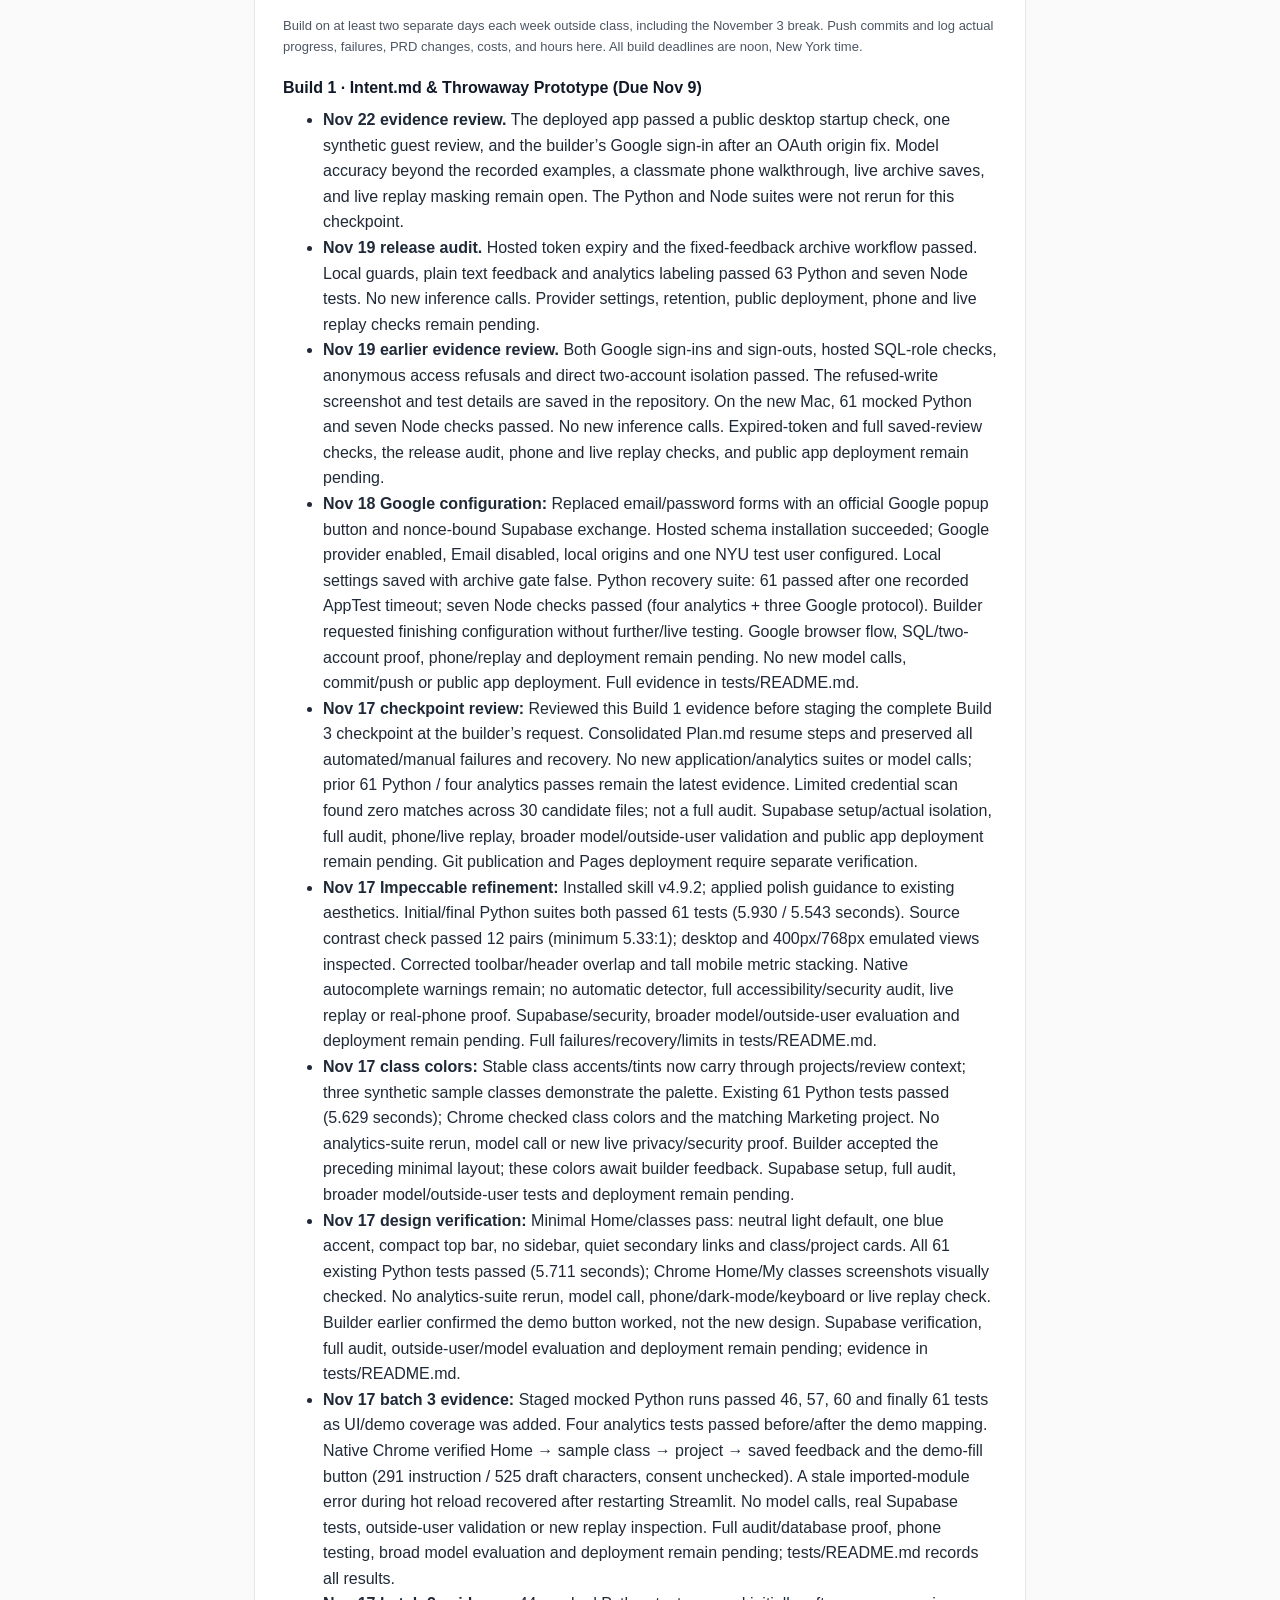
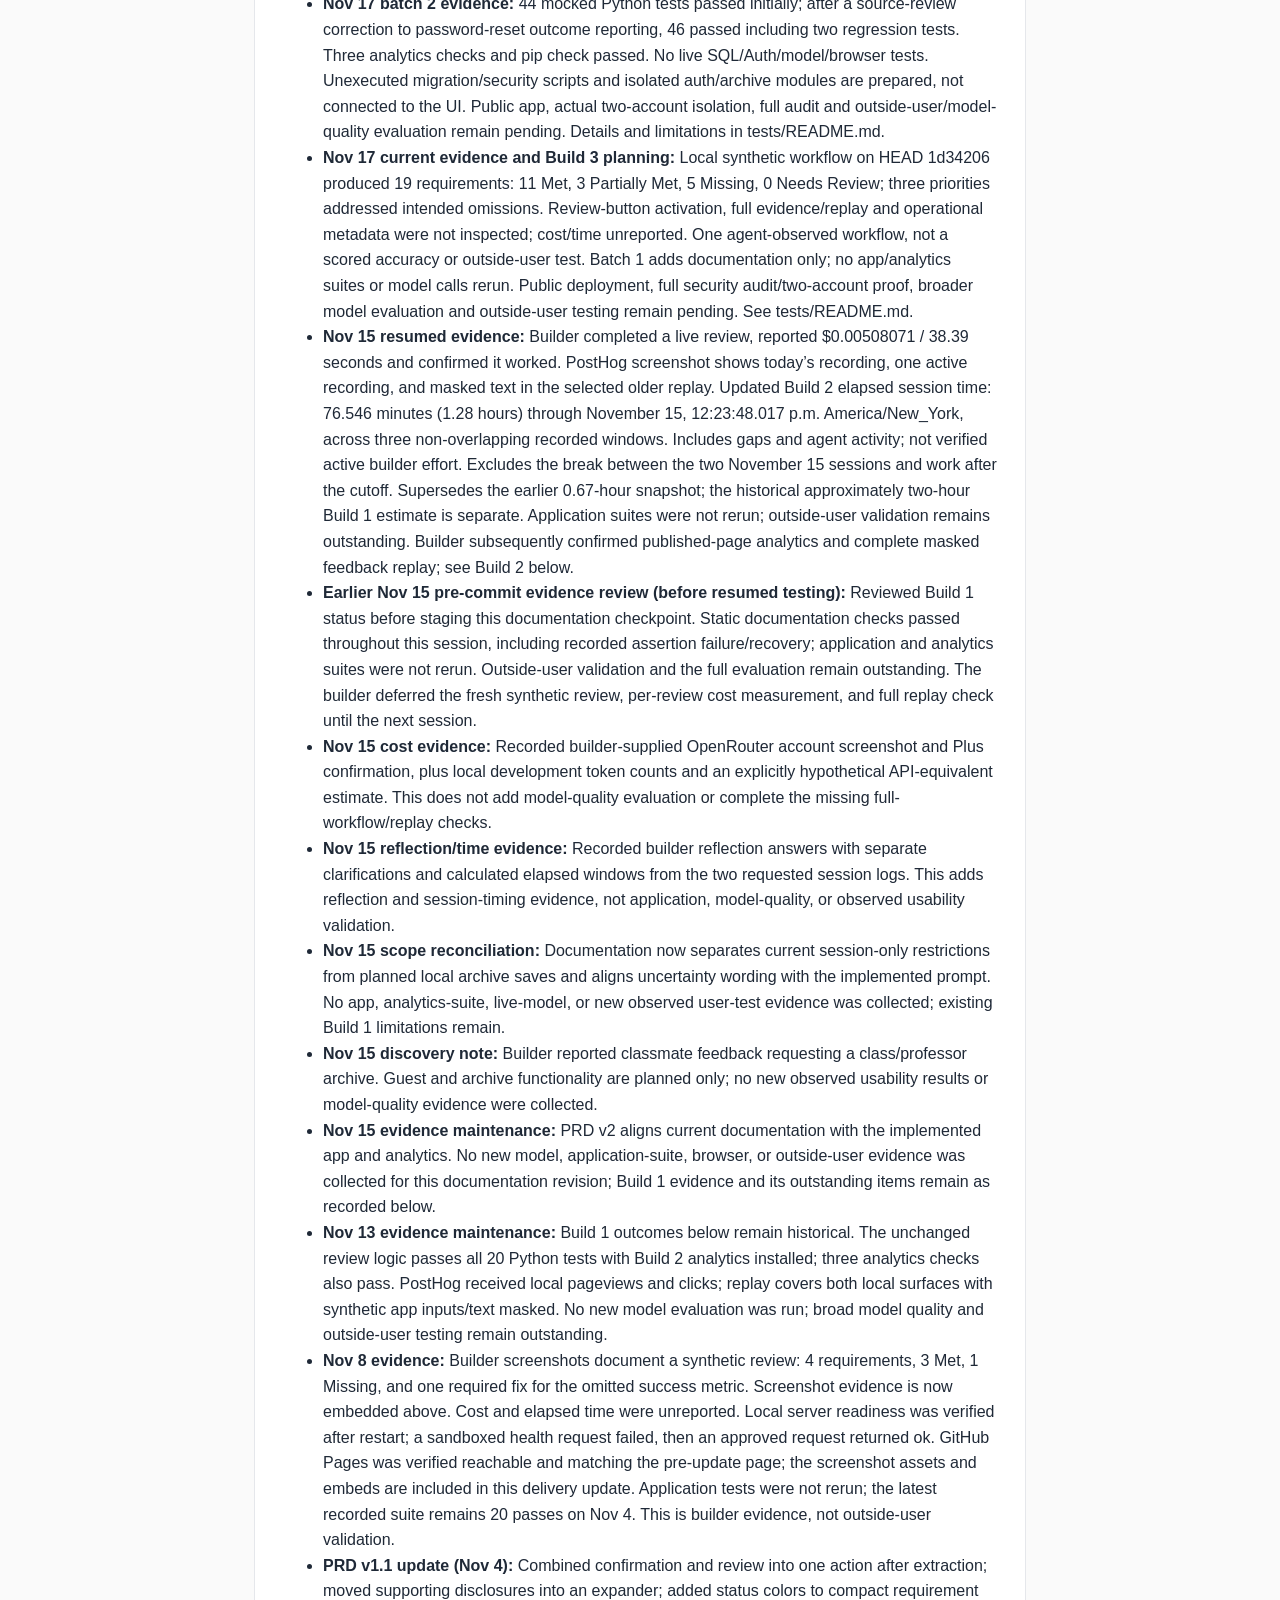
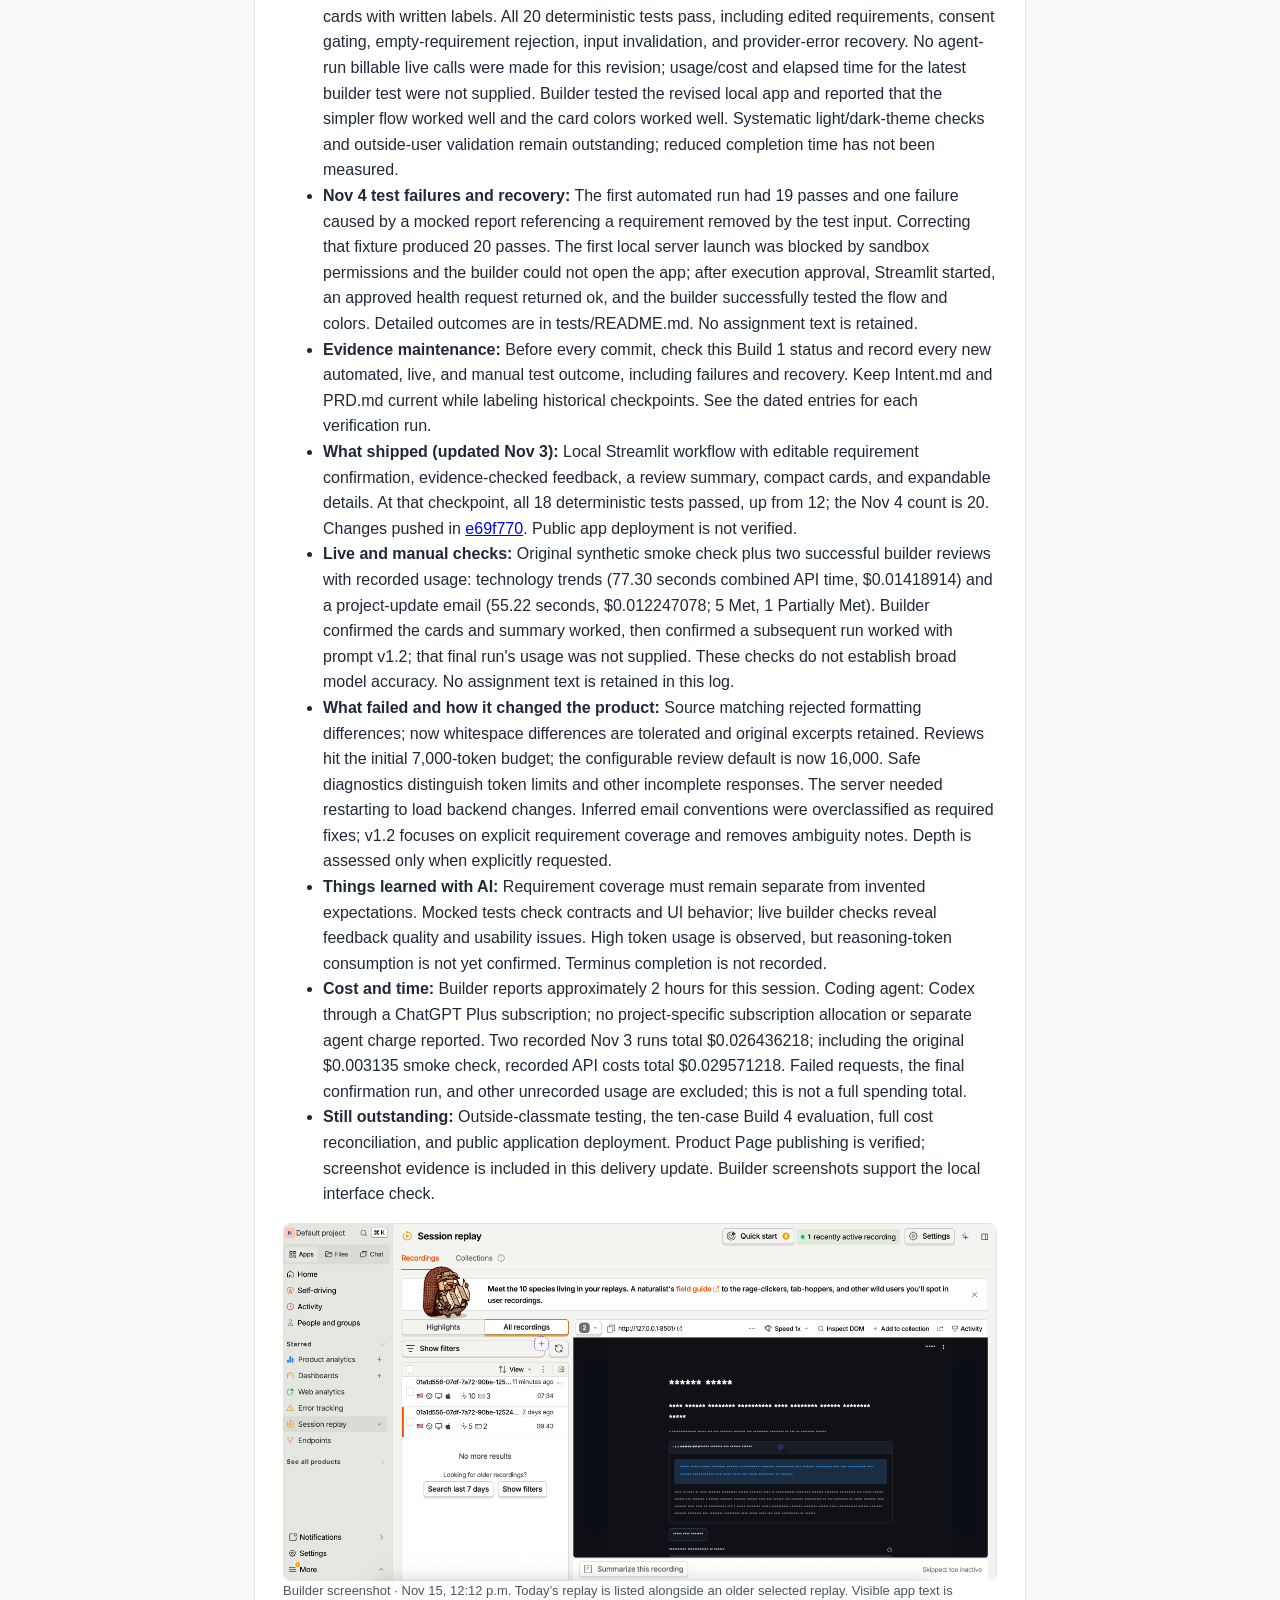
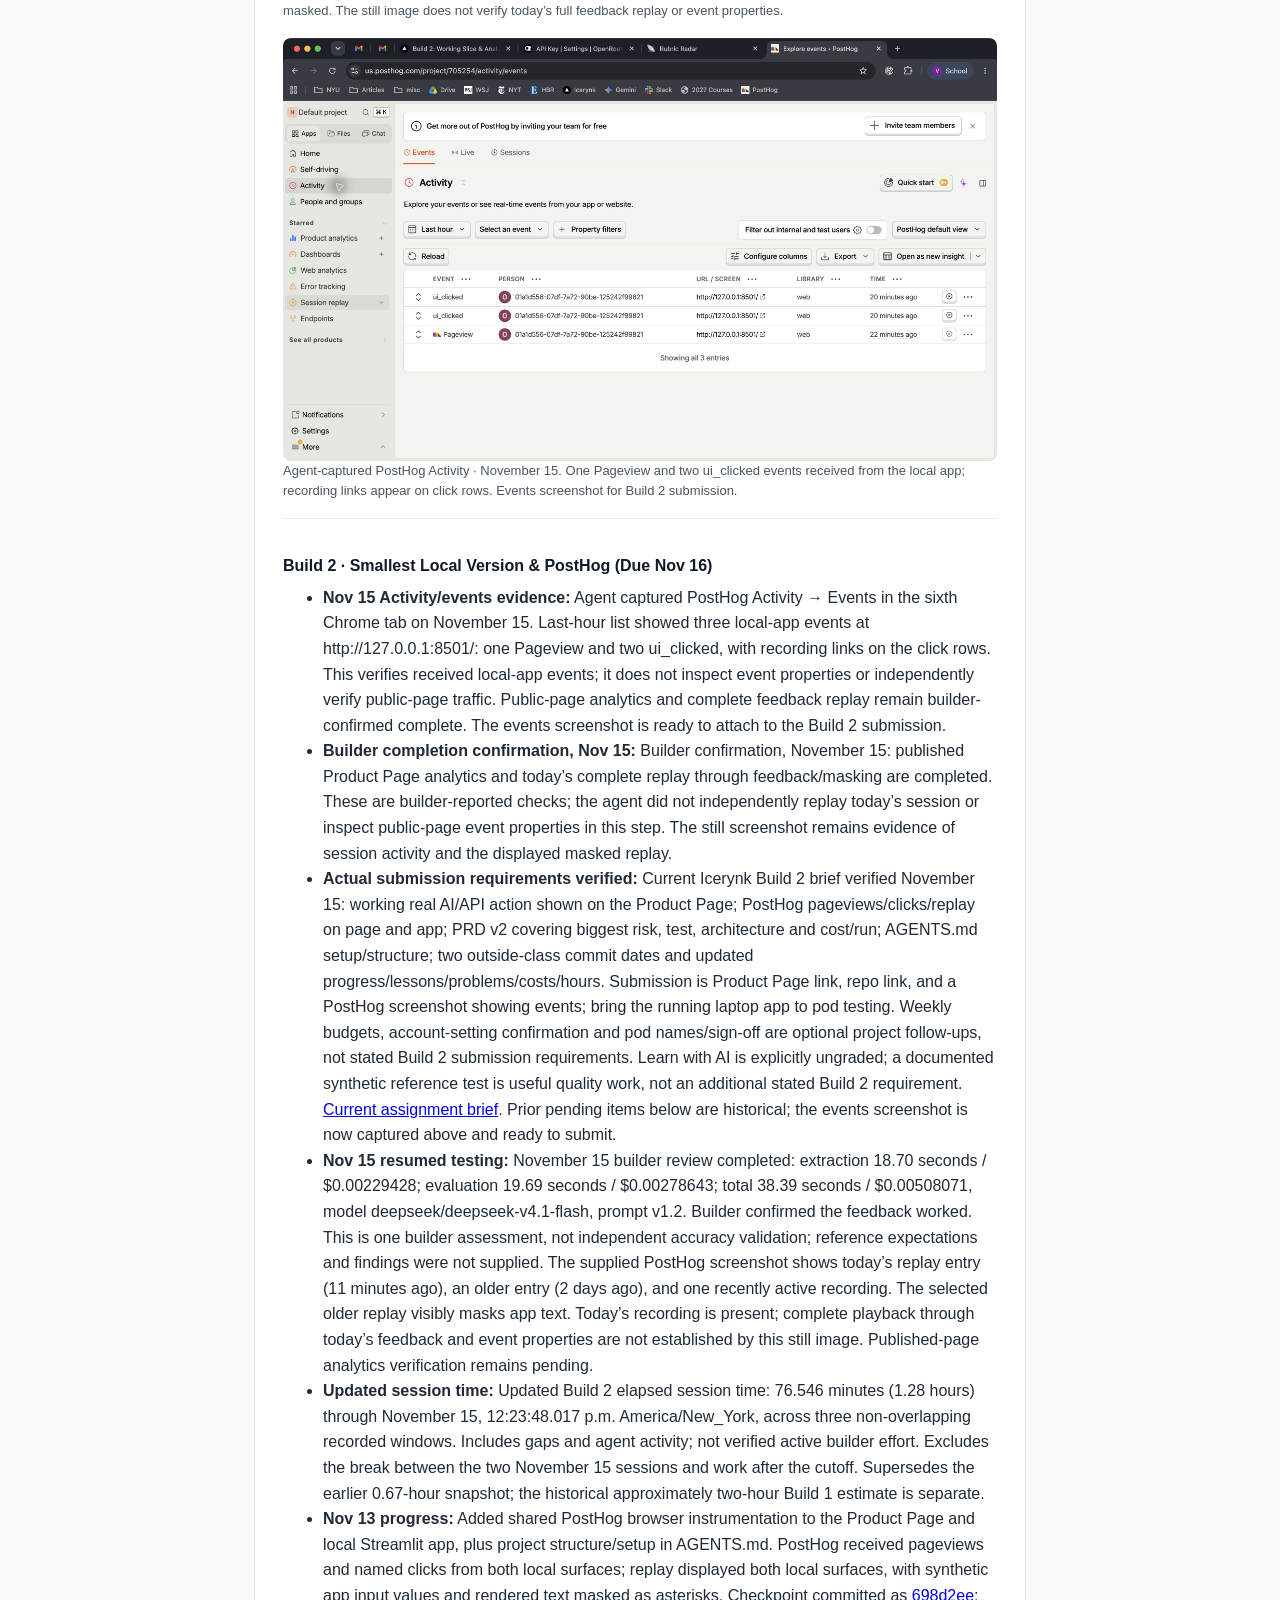
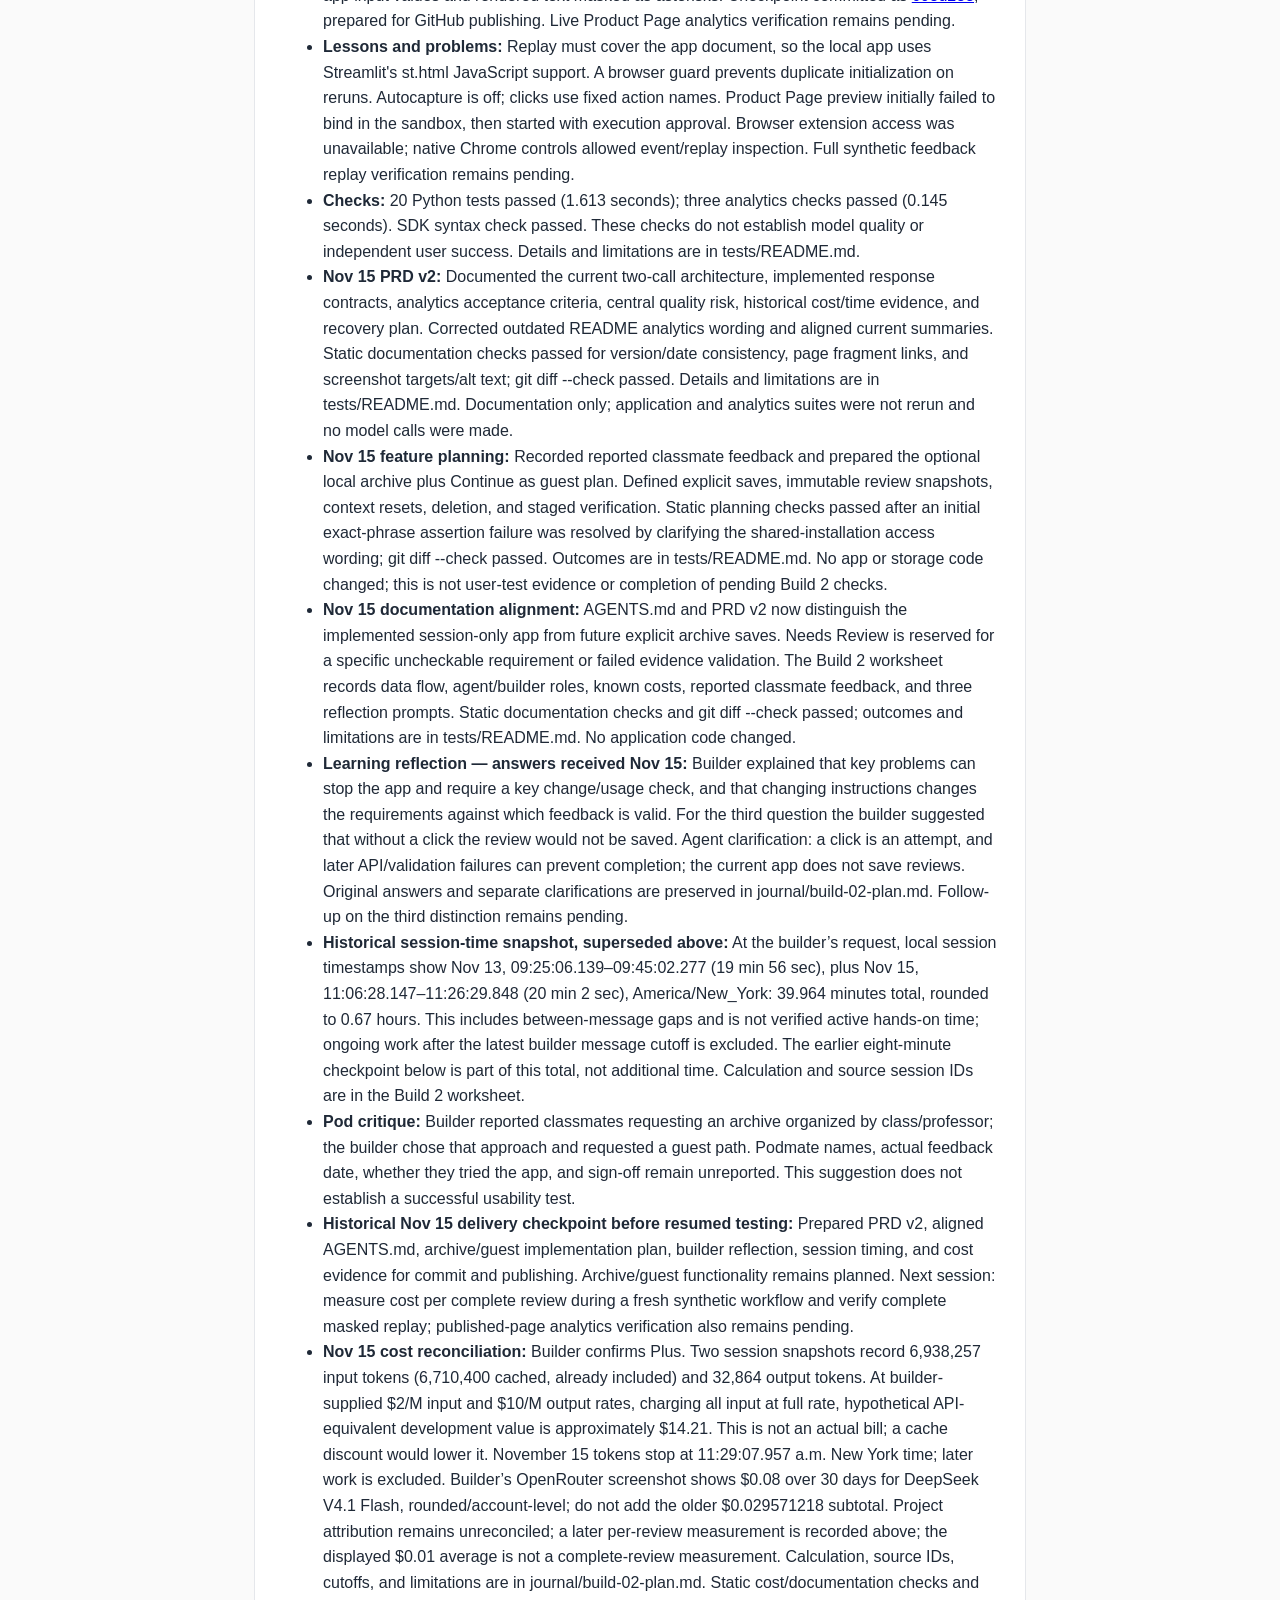
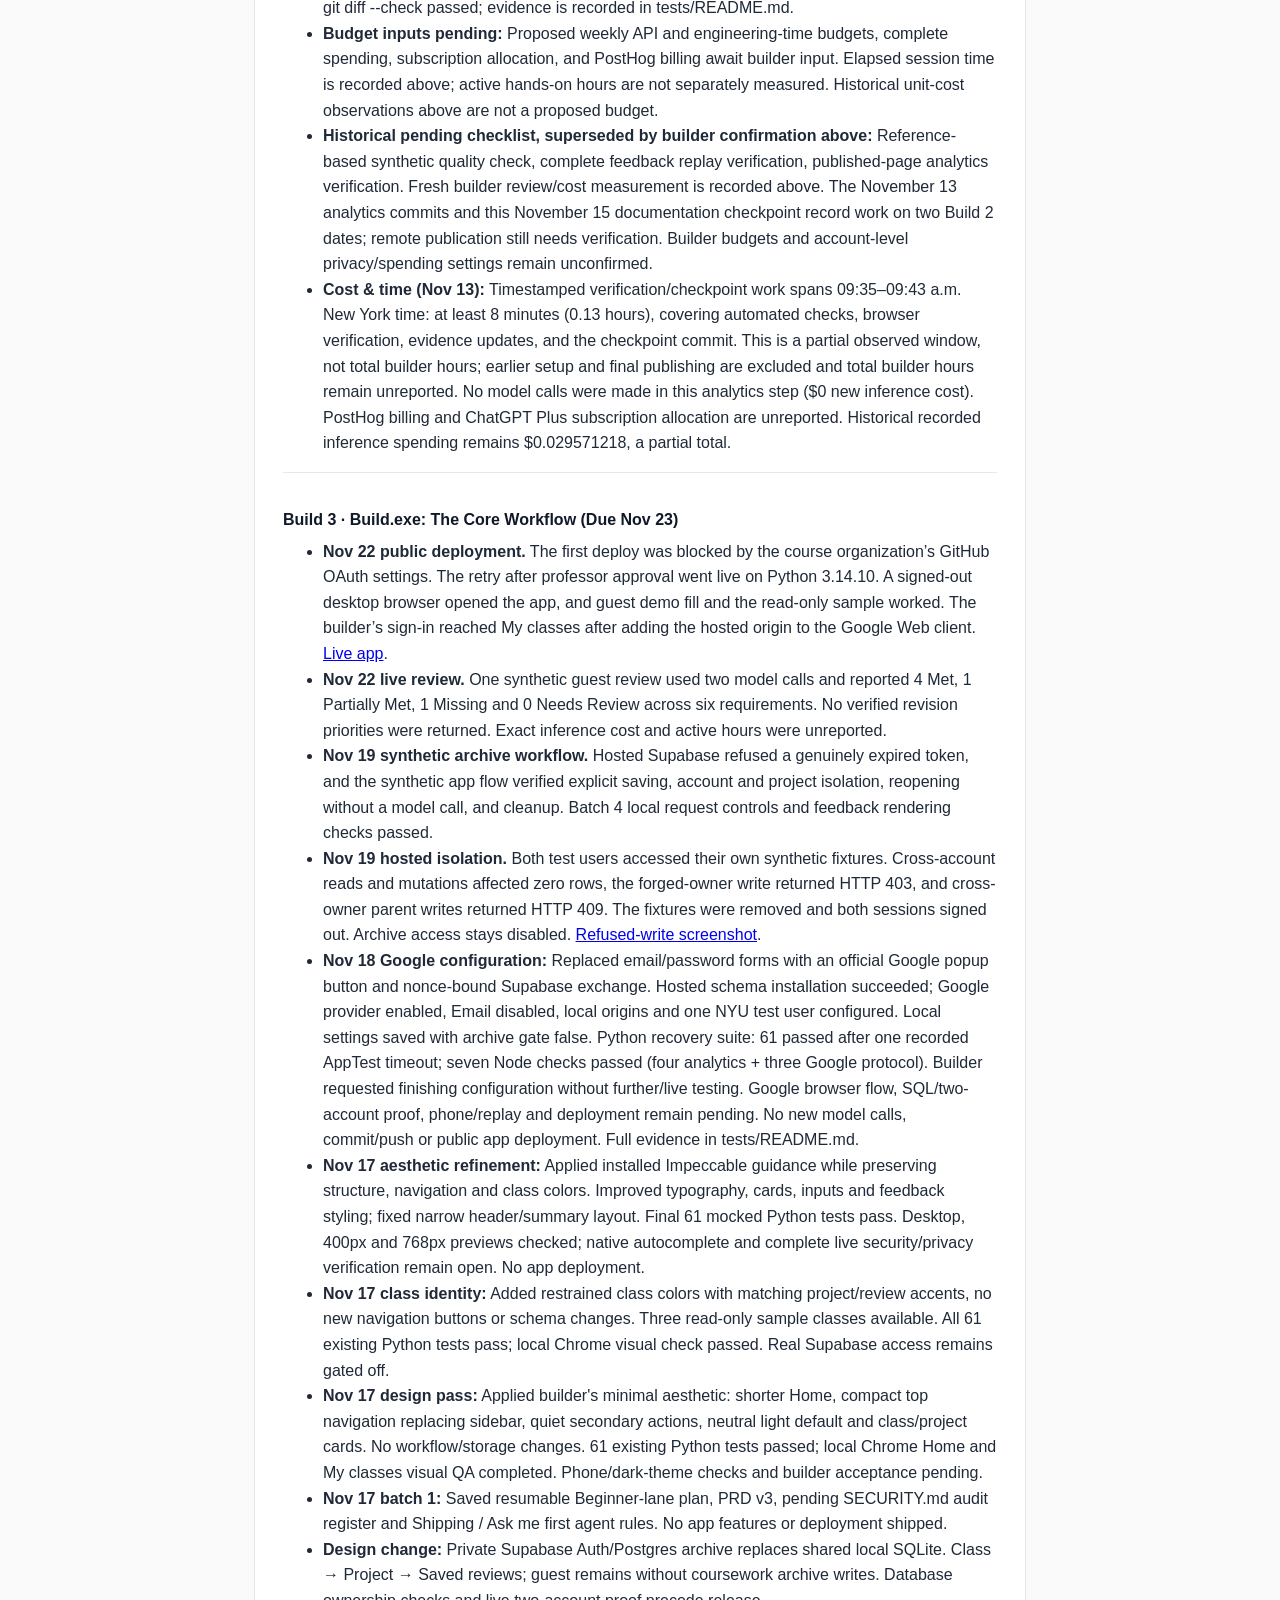
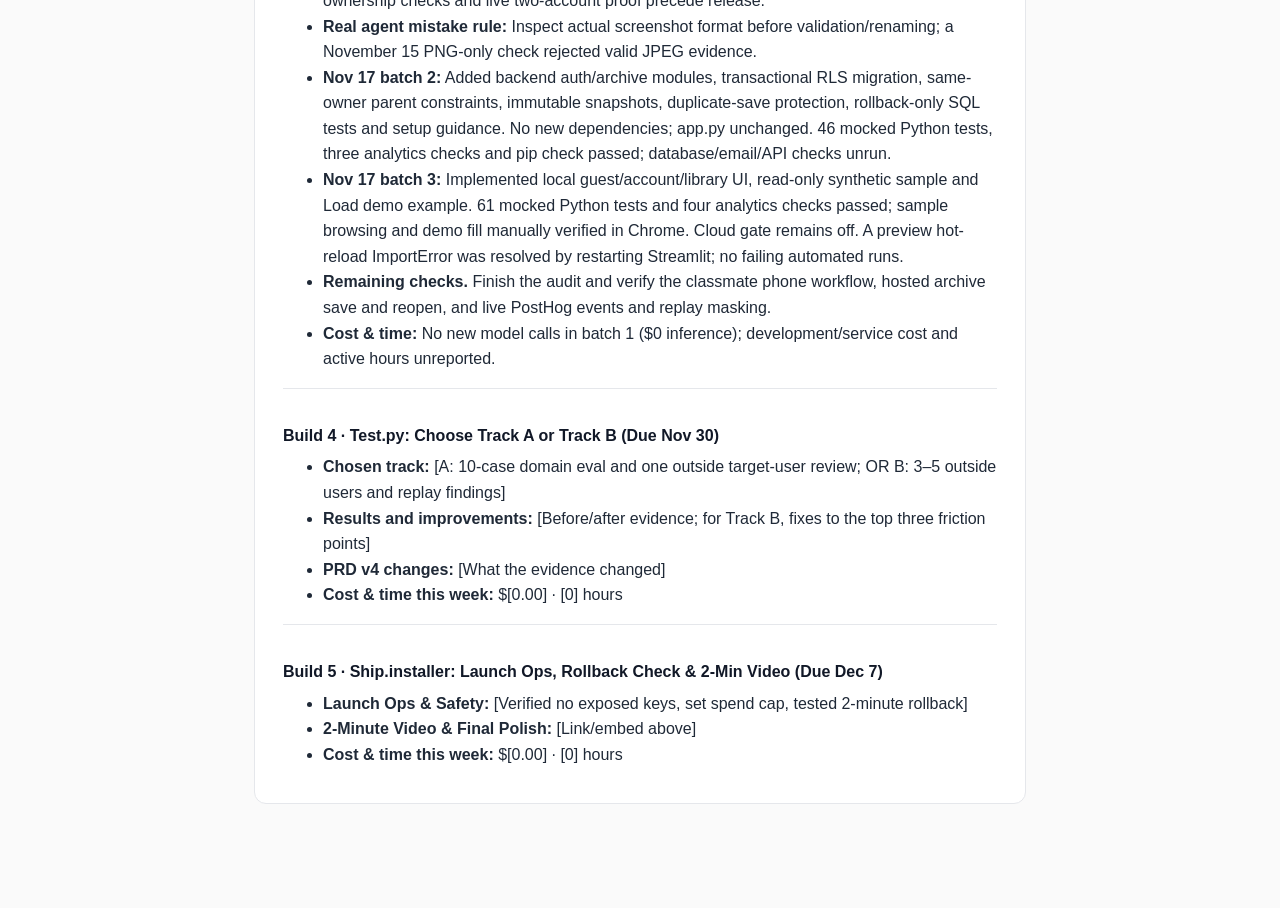
==== commit 542ab43c: "Record Build 3 deployment and verification" ====
--- a/docs/index.html
+++ b/docs/index.html
@@ -210,12 +210,12 @@
       <p><strong>Risk and next check:</strong> Valid JSON and matching quotes can still support an incorrect judgment. Run a fresh synthetic review with a deliberately omitted explicit requirement, compare findings with a human reference, measure cost/time, and inspect feedback masking. Broader evaluation and outside-user testing remain outstanding.</p>
       <p><strong>Budget and recovery:</strong> Historical full-review costs span $0.003135–$0.01418914 across three recorded runs, with 10.84–77.30 seconds combined API time; these are limited observations, not budgets or end-to-end timings. Total spending cap, weekly time budget, subscription allocation, and PostHog billing remain unreported. Recoverable errors preserve session inputs; Git checkpoints support local code recovery. Provider spending controls and cloud rollback remain to be defined before public app deployment.</p>
 
-      <h3>Build 3 Plan · Private Class / Project Archive</h3>
-      <p><strong>November 19 checkpoint.</strong> The local app has guest entry, gated Google sign-in, classes and project history, explicit saves and deletion, and a read-only sample. Both Google test accounts signed in and out. Hosted SQL-role, anonymous access and two-account API isolation checks passed. The hosted expiry and synthetic saved-review workflow passed. The normal app archive remains disabled.</p>
+      <h3>Build 3 · Private Class / Project Archive</h3>
+      <p><strong>November 22 checkpoint.</strong> Rubric Radar is live with guest entry, Google sign-in, and a private archive. One hosted guest review and the builder’s Google sign-in passed. Earlier hosted Supabase checks verified token expiry and two-account isolation. <a href="https://rubricradar.streamlit.app/">Open the live app</a>.</p>
       <p><strong>Historical batch 2 foundation, November 17.</strong> Auth/storage backend modules and SQL schema/security scripts are written, with no new dependencies. App UI remains session-only; cloud provisioning, schema execution, sign-in/library controls and deployment are pending. Mocked checks: 44 Python tests passed initially; 46 passed after correcting password-reset status handling and adding two regression tests. Three analytics checks and pip check passed. No model calls or live SQL/Auth tests. SECURITY.md records this limited evidence; it is not a completed audit.</p>
-      <p>The Beginner lane targets Streamlit Community Cloud for the app and Supabase Auth/Postgres for private Class → Project → Saved reviews. The hosted schema is installed and ownership isolation was verified with synthetic records. Batches 1–3 are implemented locally. The public app deployment still needs approval.</p>
+      <p>The Beginner lane uses Streamlit Community Cloud for the app and Supabase Auth/Postgres for private Class → Project → Saved reviews. The hosted schema is installed and ownership isolation was verified with synthetic records.</p>
       <p>Continue as guest keeps the existing review flow without coursework archive writes. Signed-in students explicitly save project instructions and immutable review snapshots; reopening makes no model calls. Context/account changes clear working coursework and consent. Confirmed deletion removes selected owned records and descendants. Disclose cloud storage and retention limits; no automatic comparisons or cross-project AI memory.</p>
-      <p>The local release candidate caps provider requests and concurrency, renders untrusted feedback as plain text, and labels the hosted analytics surface. Batch 4 is in progress. Provider and retention settings, deployment approval, the phone workflow, live PostHog events and full replay masking still need verification. The submission still needs a public app URL and a repository, lane and audit note. Bring a phone November 24 per the builder’s brief.</p>
+      <p>The app caps provider requests and concurrency per server process and renders feedback as plain text. The security audit, classmate phone workflow, hosted save and reopen, and live PostHog replay checks remain open. Phone pod testing is November 24.</p>
 
       <h3>4. Unit Economics & Analytics Snapshot (Updated Weekly)</h3>
       <div class="grid-2">
@@ -249,6 +249,7 @@
       <div class="log-entry">
         <h3>Build 1 · Intent.md & Throwaway Prototype (Due Nov 9)</h3>
         <ul>
+          <li><strong>Nov 22 evidence review.</strong> The deployed app passed a public desktop startup check, one synthetic guest review, and the builder’s Google sign-in after an OAuth origin fix. Model accuracy beyond the recorded examples, a classmate phone walkthrough, live archive saves, and live replay masking remain open. The Python and Node suites were not rerun for this checkpoint.</li>
           <li><strong>Nov 19 release audit.</strong> Hosted token expiry and the fixed-feedback archive workflow passed. Local guards, plain text feedback and analytics labeling passed 63 Python and seven Node tests. No new inference calls. Provider settings, retention, public deployment, phone and live replay checks remain pending.</li>
           <li><strong>Nov 19 earlier evidence review.</strong> Both Google sign-ins and sign-outs, hosted SQL-role checks, anonymous access refusals and direct two-account isolation passed. The refused-write screenshot and test details are saved in the repository. On the new Mac, 61 mocked Python and seven Node checks passed. No new inference calls. Expired-token and full saved-review checks, the release audit, phone and live replay checks, and public app deployment remain pending.</li>
           <li><strong>Nov 18 Google configuration:</strong> Replaced email/password forms with an official Google popup button and nonce-bound Supabase exchange. Hosted schema installation succeeded; Google provider enabled, Email disabled, local origins and one NYU test user configured. Local settings saved with archive gate false. Python recovery suite: 61 passed after one recorded AppTest timeout; seven Node checks passed (four analytics + three Google protocol). Builder requested finishing configuration without further/live testing. Google browser flow, SQL/two-account proof, phone/replay and deployment remain pending. No new model calls, commit/push or public app deployment. Full evidence in tests/README.md.</li>
@@ -316,6 +317,8 @@
       <div class="log-entry">
         <h3>Build 3 · Build.exe: The Core Workflow (Due Nov 23)</h3>
         <ul>
+          <li><strong>Nov 22 public deployment.</strong> The first deploy was blocked by the course organization’s GitHub OAuth settings. The retry after professor approval went live on Python 3.14.10. A signed-out desktop browser opened the app, and guest demo fill and the read-only sample worked. The builder’s sign-in reached My classes after adding the hosted origin to the Google Web client. <a href="https://rubricradar.streamlit.app/">Live app</a>.</li>
+          <li><strong>Nov 22 live review.</strong> One synthetic guest review used two model calls and reported 4 Met, 1 Partially Met, 1 Missing and 0 Needs Review across six requirements. No verified revision priorities were returned. Exact inference cost and active hours were unreported.</li>
           <li><strong>Nov 19 synthetic archive workflow.</strong> Hosted Supabase refused a genuinely expired token, and the synthetic app flow verified explicit saving, account and project isolation, reopening without a model call, and cleanup. Batch 4 local request controls and feedback rendering checks passed.</li>
           <li><strong>Nov 19 hosted isolation.</strong> Both test users accessed their own synthetic fixtures. Cross-account reads and mutations affected zero rows, the forged-owner write returned HTTP 403, and cross-owner parent writes returned HTTP 409. The fixtures were removed and both sessions signed out. Archive access stays disabled. <a href="https://github.com/building-with-ai-f26/vz2228-RubricRadar/blob/main/tests/evidence/supabase-two-account-isolation-2026-11-19.png">Refused-write screenshot</a>.</li>
           <li><strong>Nov 18 Google configuration:</strong> Replaced email/password forms with an official Google popup button and nonce-bound Supabase exchange. Hosted schema installation succeeded; Google provider enabled, Email disabled, local origins and one NYU test user configured. Local settings saved with archive gate false. Python recovery suite: 61 passed after one recorded AppTest timeout; seven Node checks passed (four analytics + three Google protocol). Builder requested finishing configuration without further/live testing. Google browser flow, SQL/two-account proof, phone/replay and deployment remain pending. No new model calls, commit/push or public app deployment. Full evidence in tests/README.md.</li>
@@ -327,7 +330,7 @@
           <li><strong>Real agent mistake rule:</strong> Inspect actual screenshot format before validation/renaming; a November 15 PNG-only check rejected valid JPEG evidence.</li>
           <li><strong>Nov 17 batch 2:</strong> Added backend auth/archive modules, transactional RLS migration, same-owner parent constraints, immutable snapshots, duplicate-save protection, rollback-only SQL tests and setup guidance. No new dependencies; app.py unchanged. 46 mocked Python tests, three analytics checks and pip check passed; database/email/API checks unrun.</li>
           <li><strong>Nov 17 batch 3:</strong> Implemented local guest/account/library UI, read-only synthetic sample and Load demo example. 61 mocked Python tests and four analytics checks passed; sample browsing and demo fill manually verified in Chrome. Cloud gate remains off. A preview hot-reload ImportError was resolved by restarting Streamlit; no failing automated runs.</li>
-          <li><strong>Next.</strong> Confirm provider logging and archive retention settings, obtain deployment approval, and verify the live phone and replay workflows.</li>
+          <li><strong>Remaining checks.</strong> Finish the audit and verify the classmate phone workflow, hosted archive save and reopen, and live PostHog events and replay masking.</li>
           <li><strong>Cost &amp; time:</strong> No new model calls in batch 1 ($0 inference); development/service cost and active hours unreported.</li>
         </ul>
       </div>
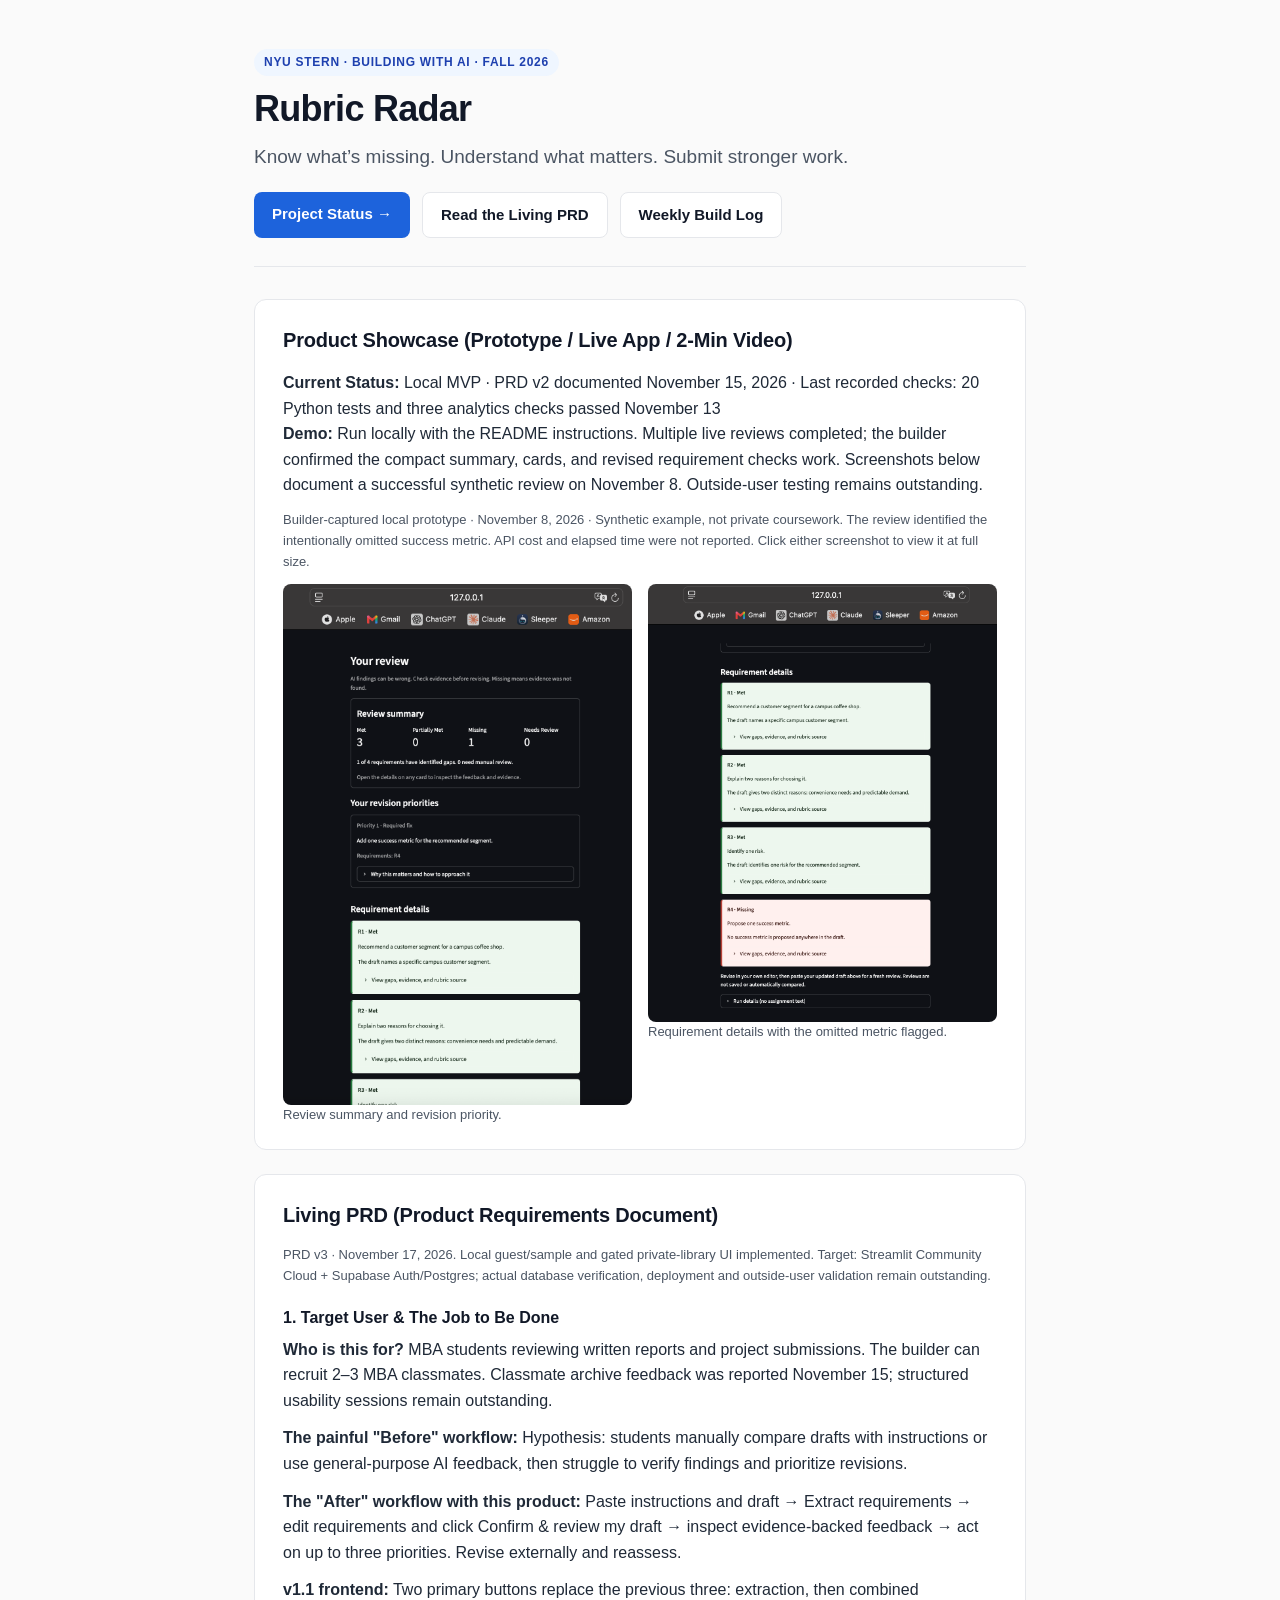
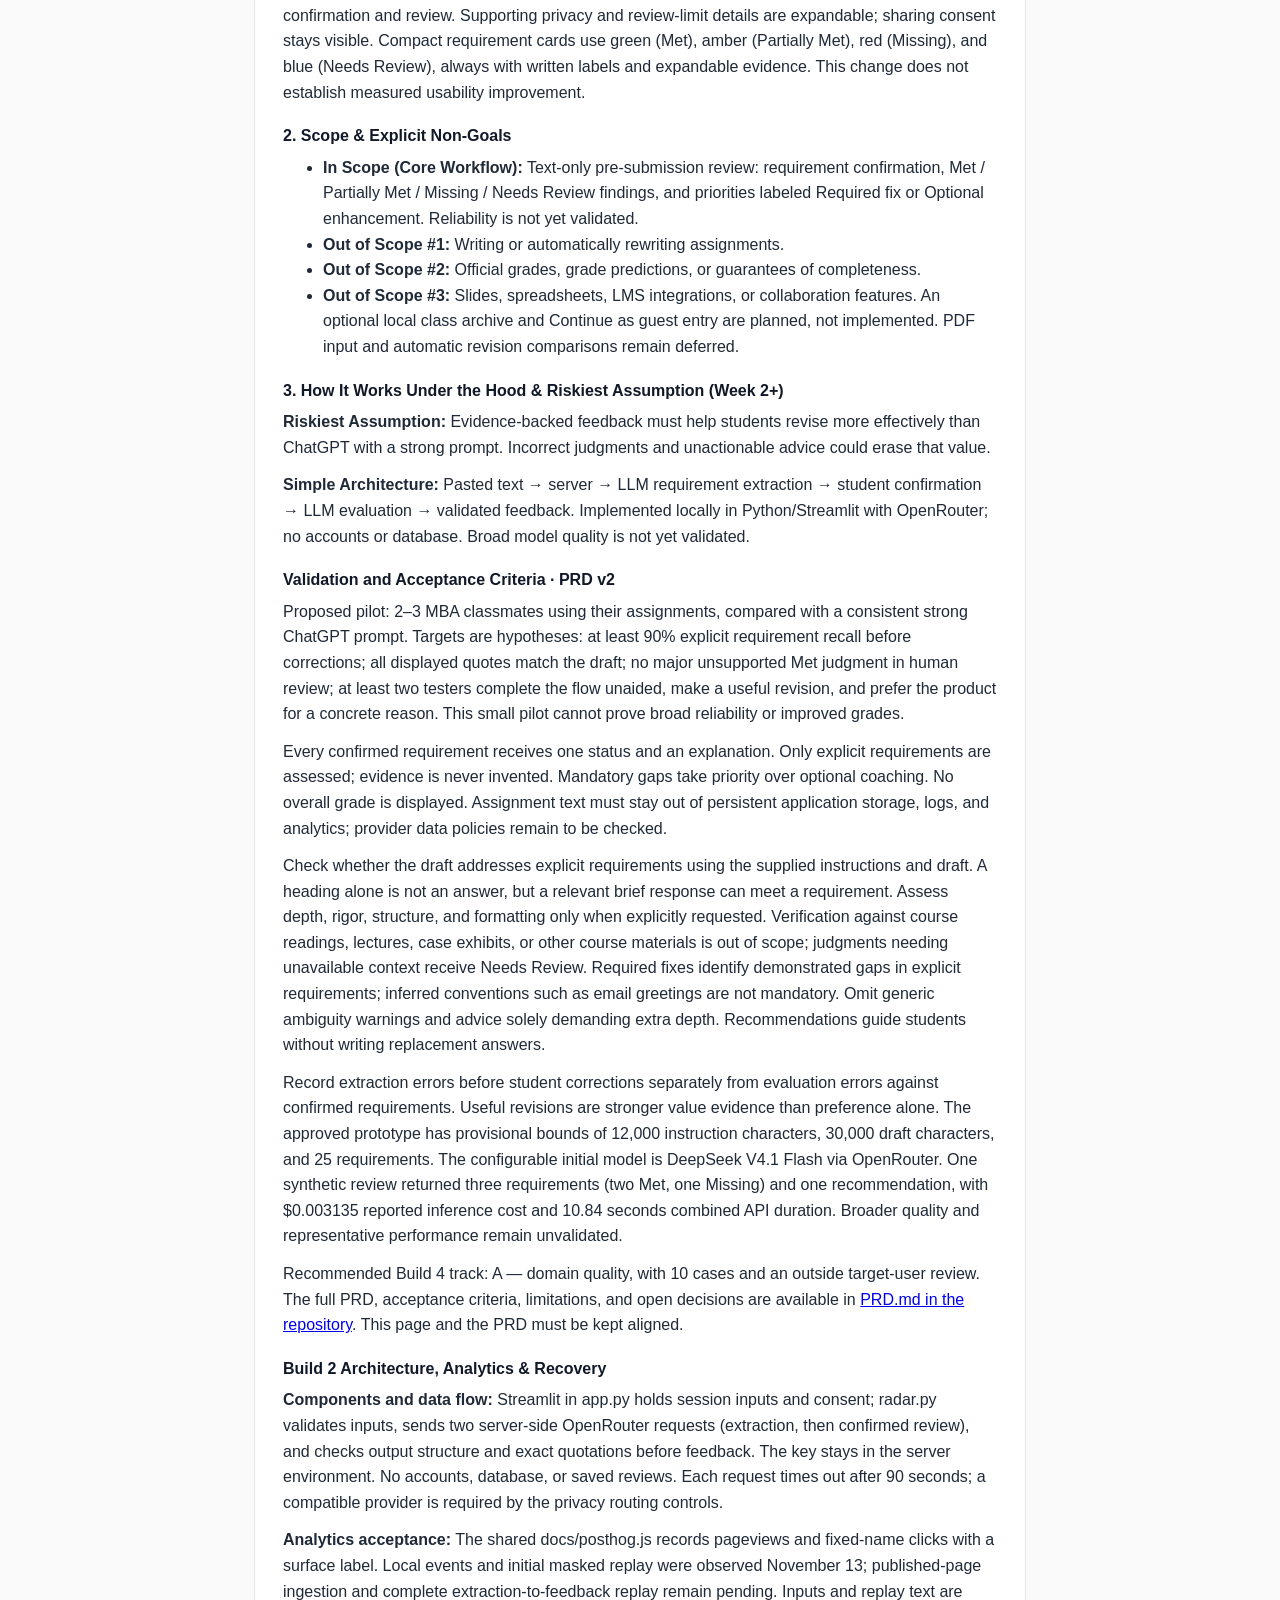
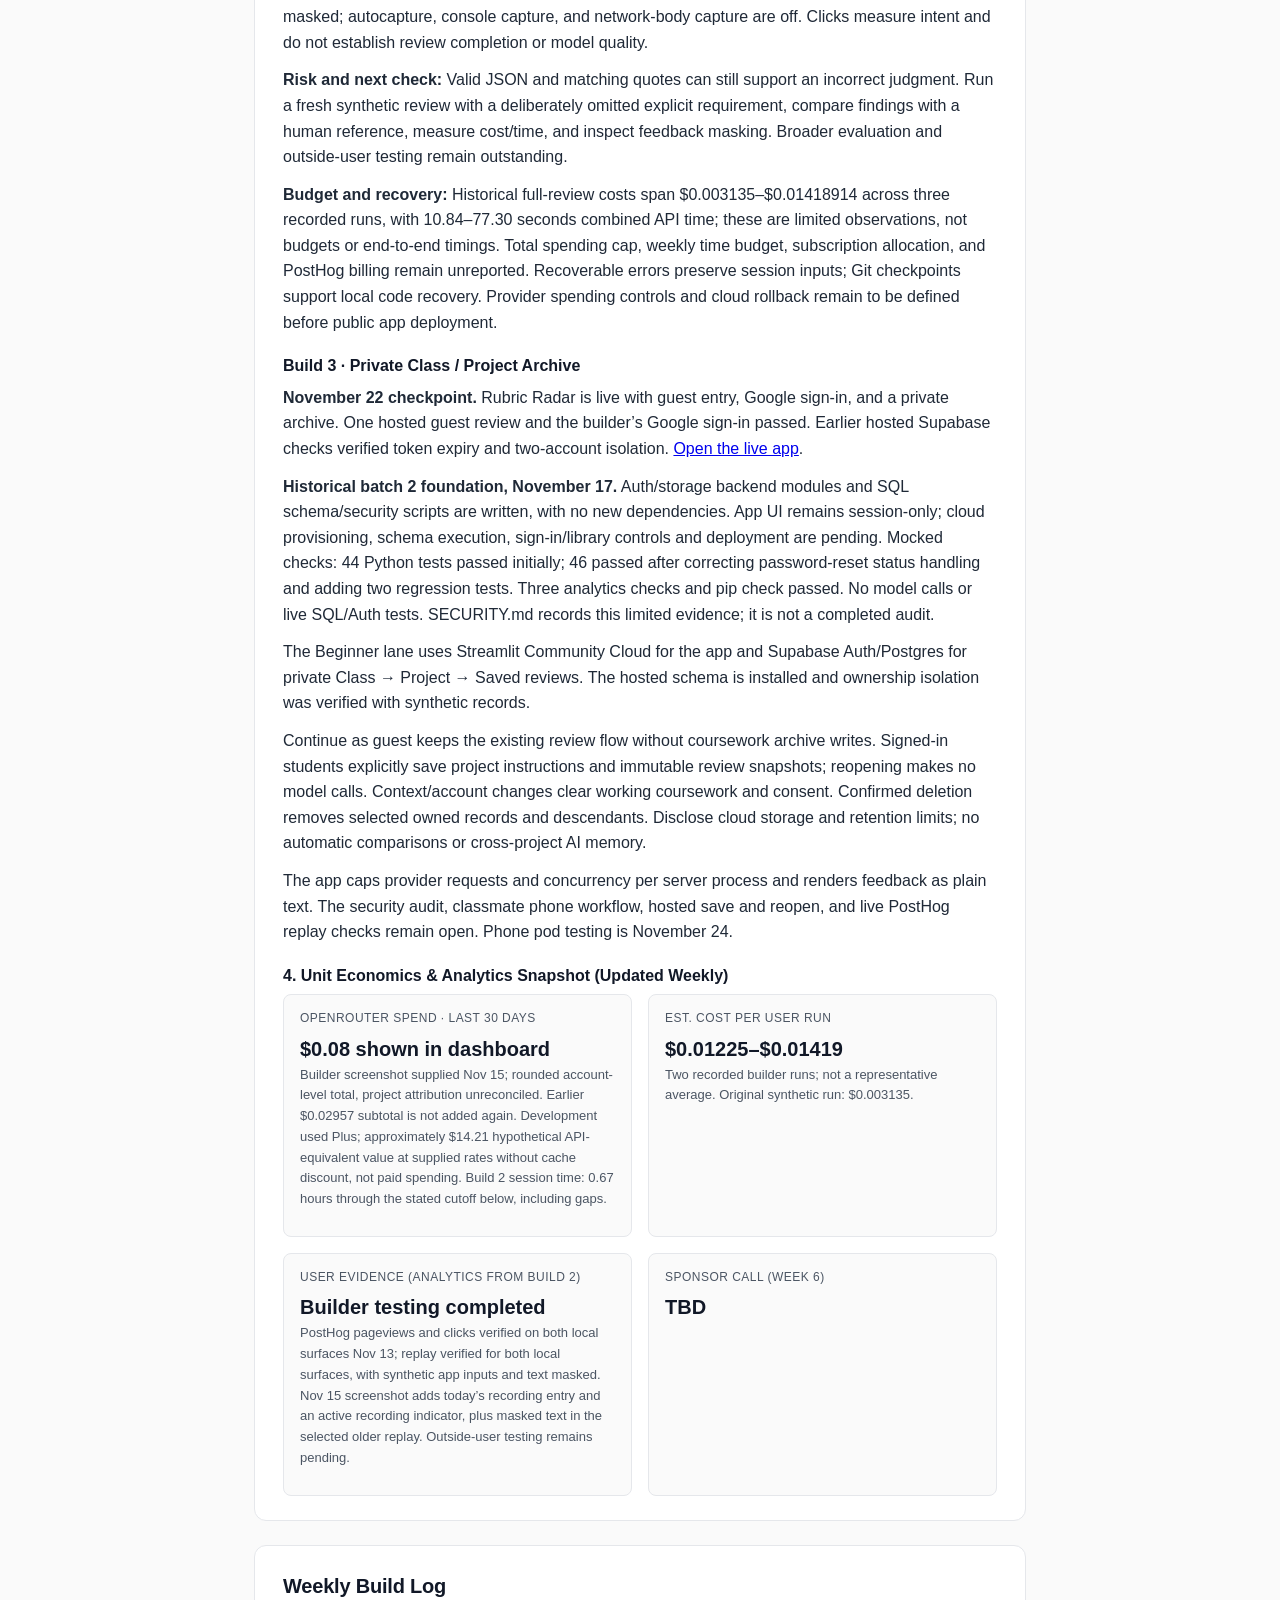
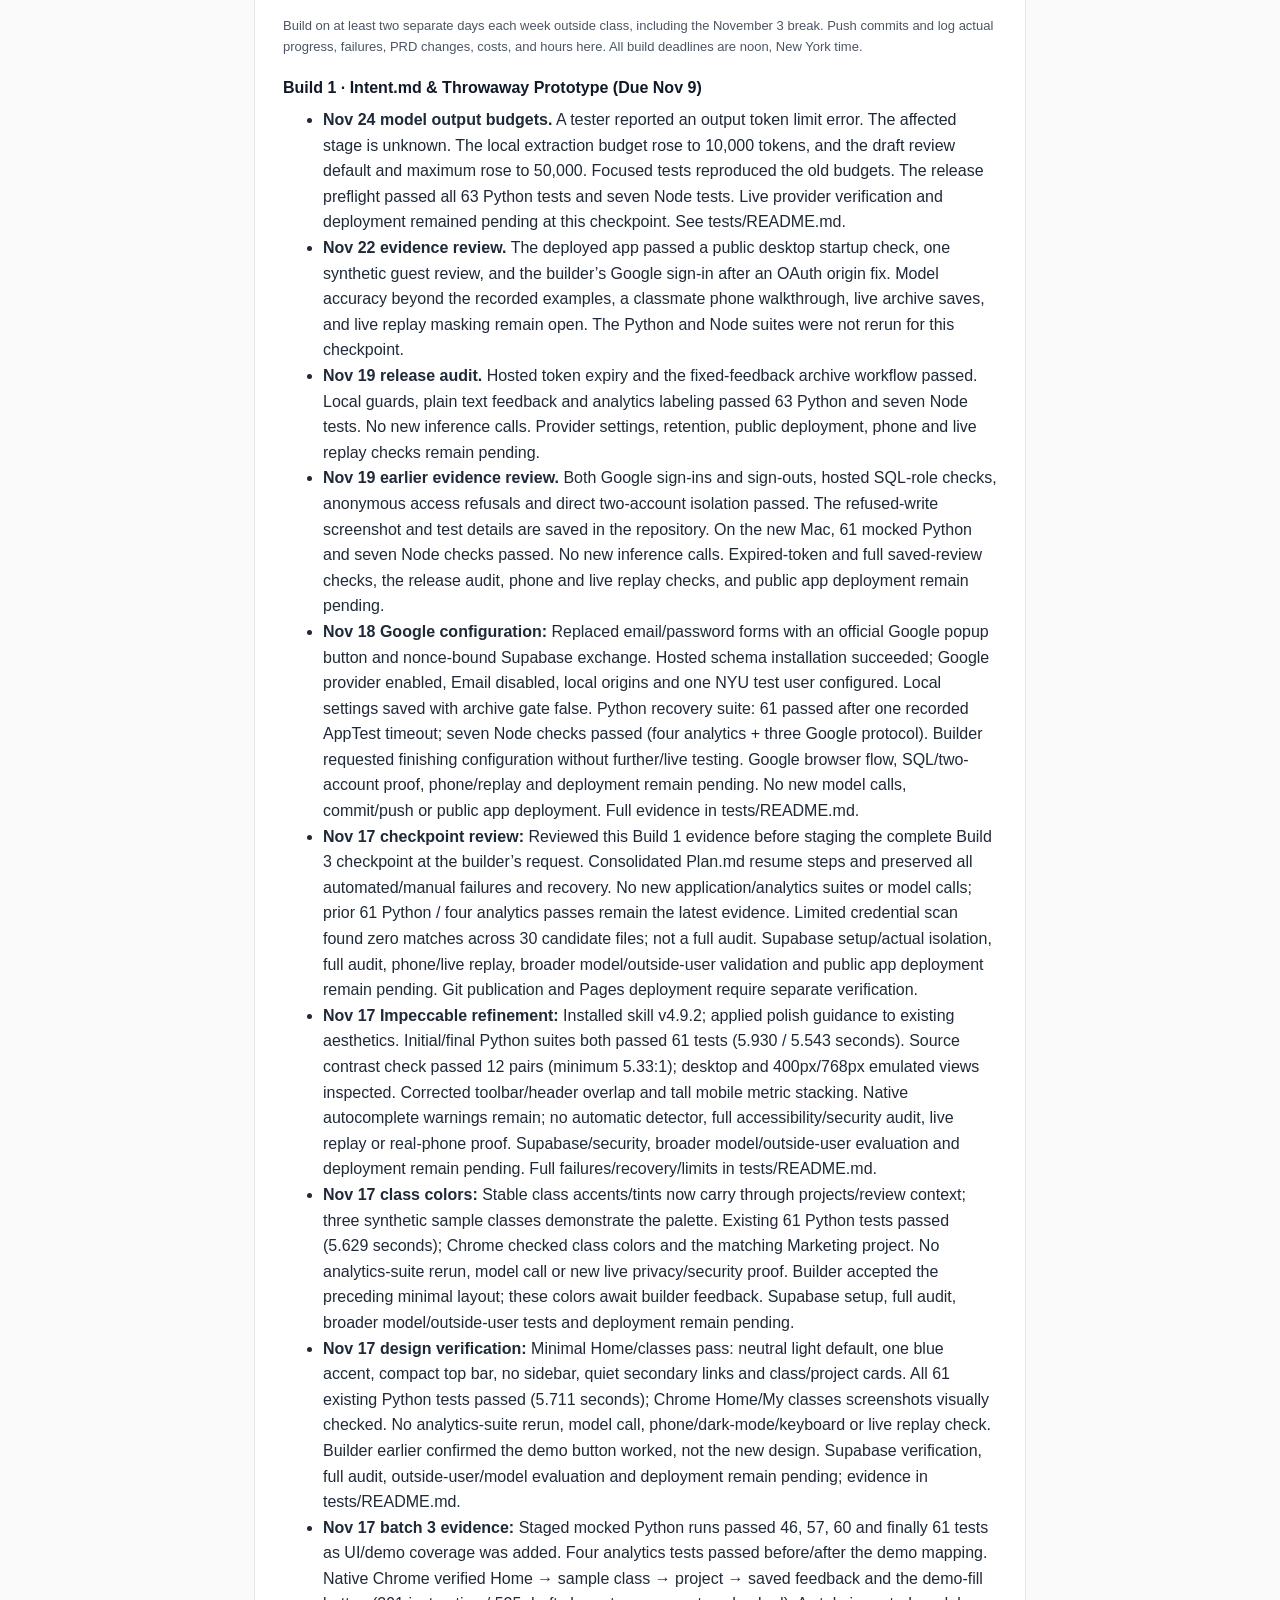
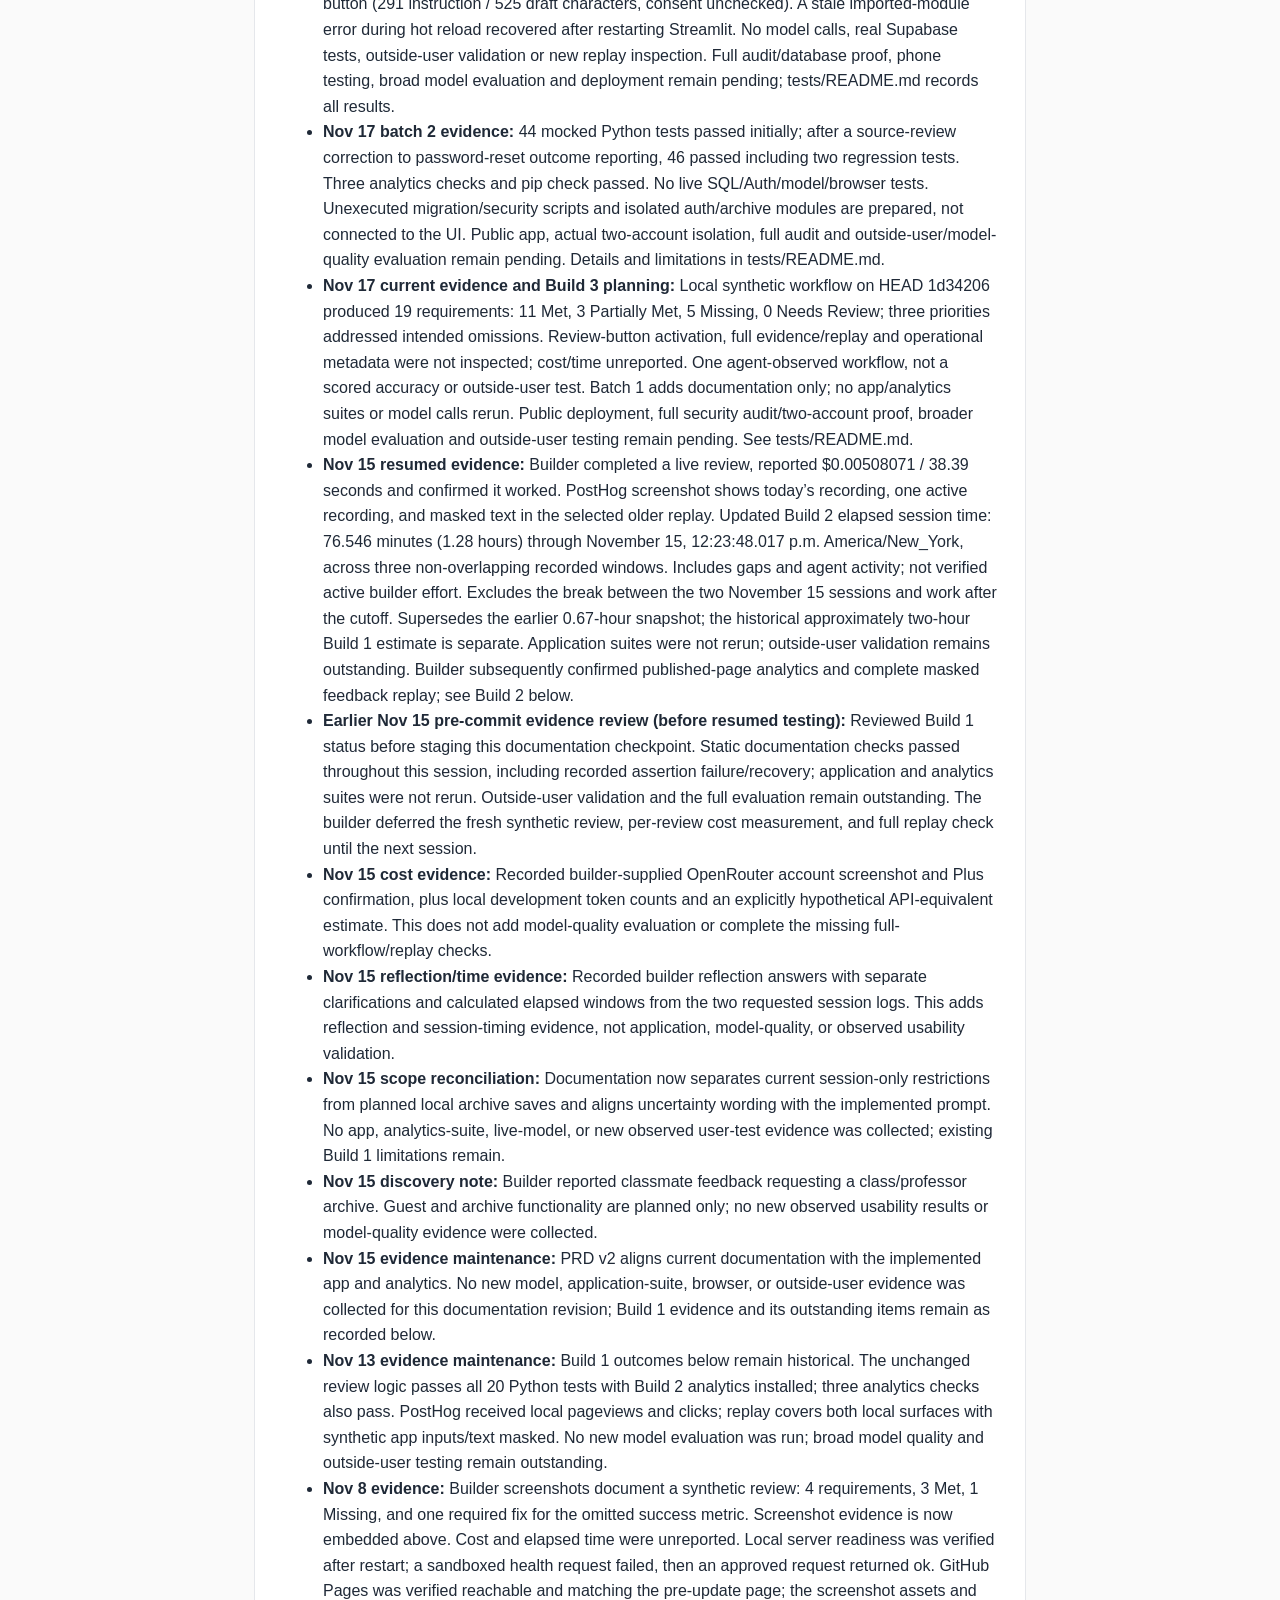
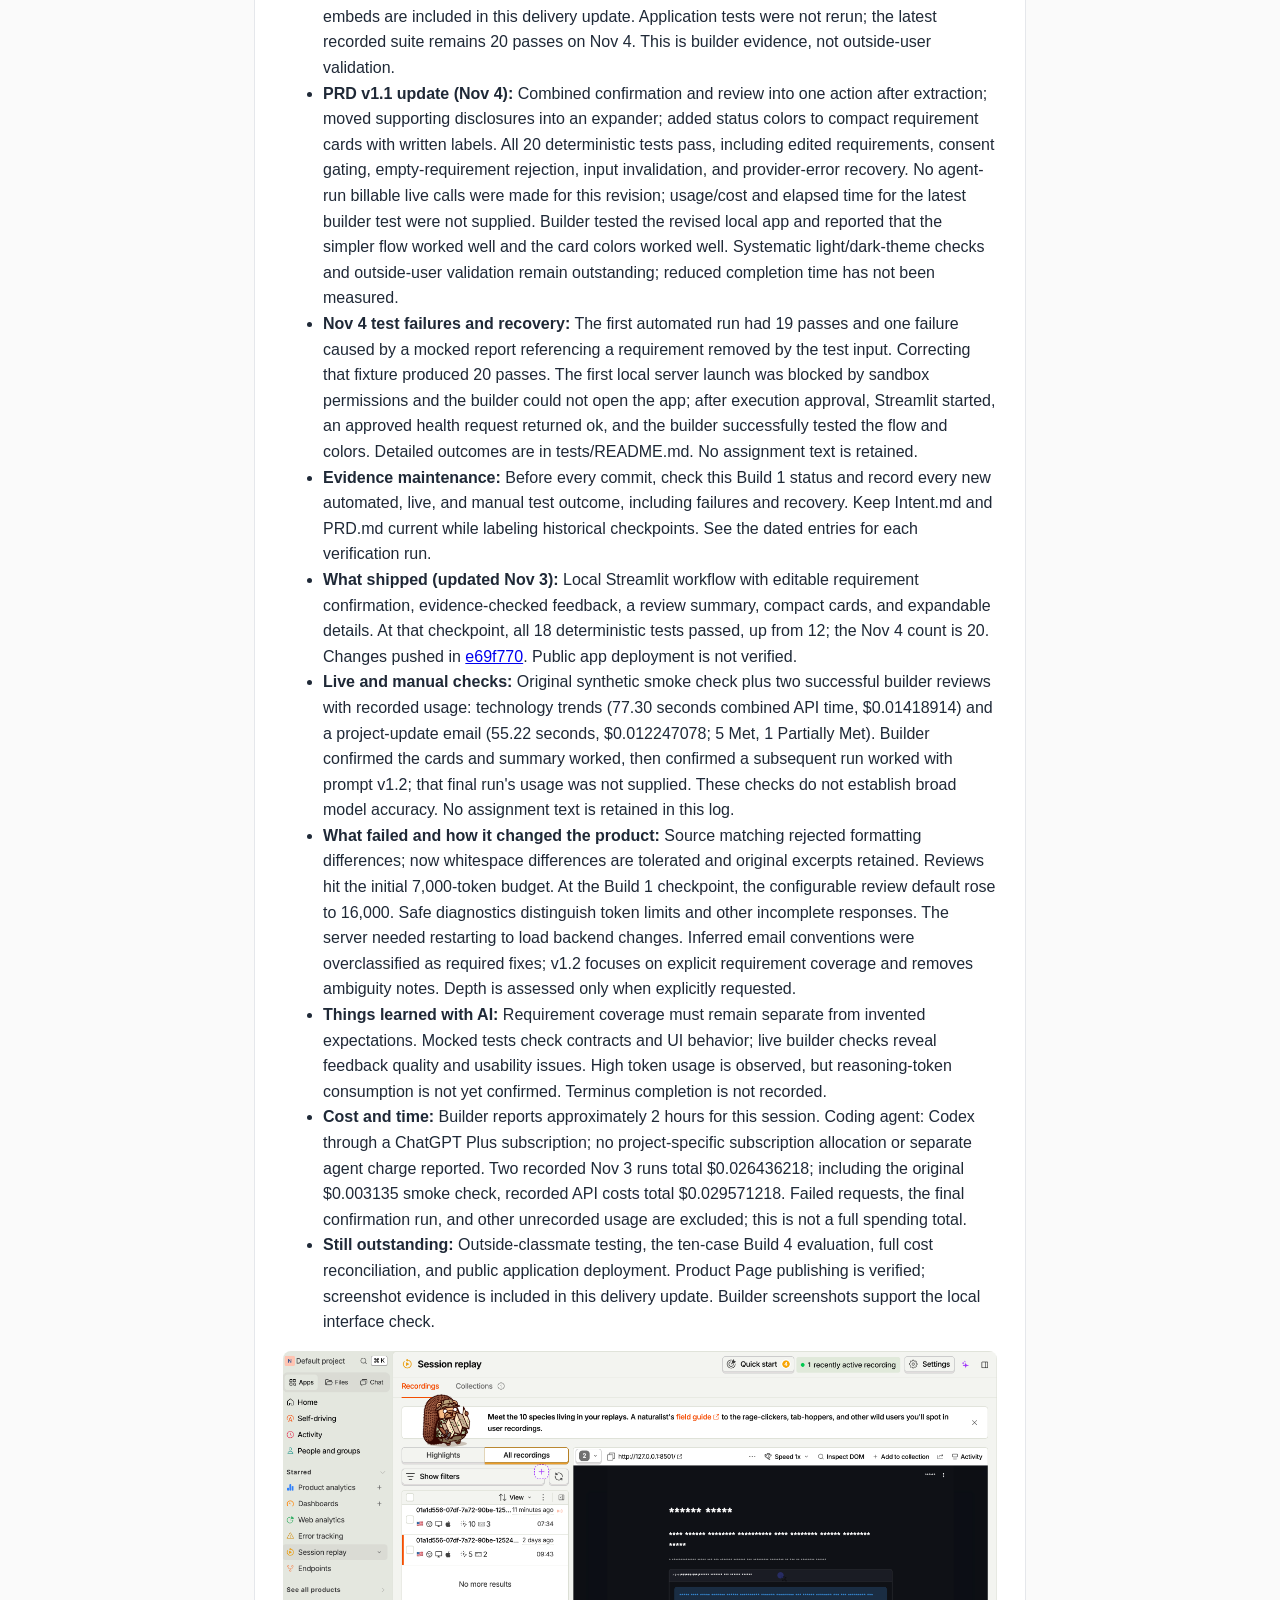
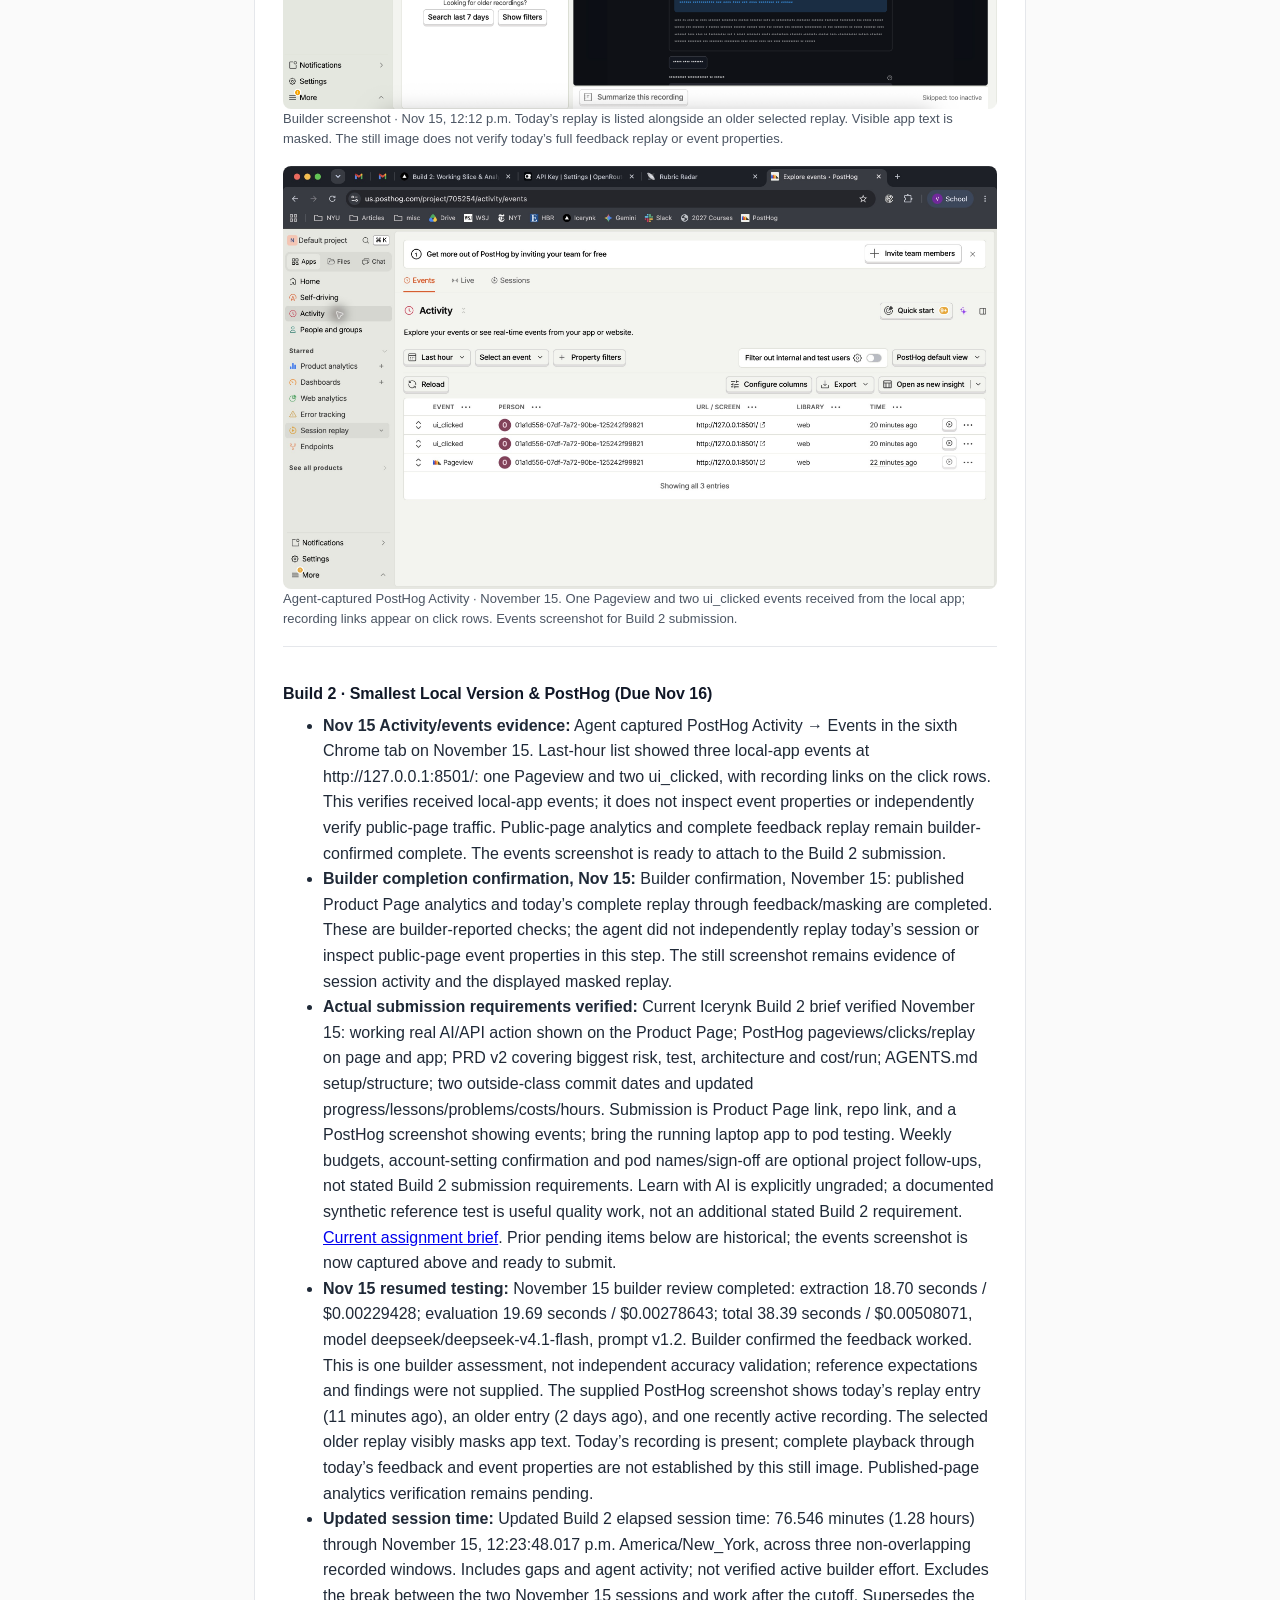
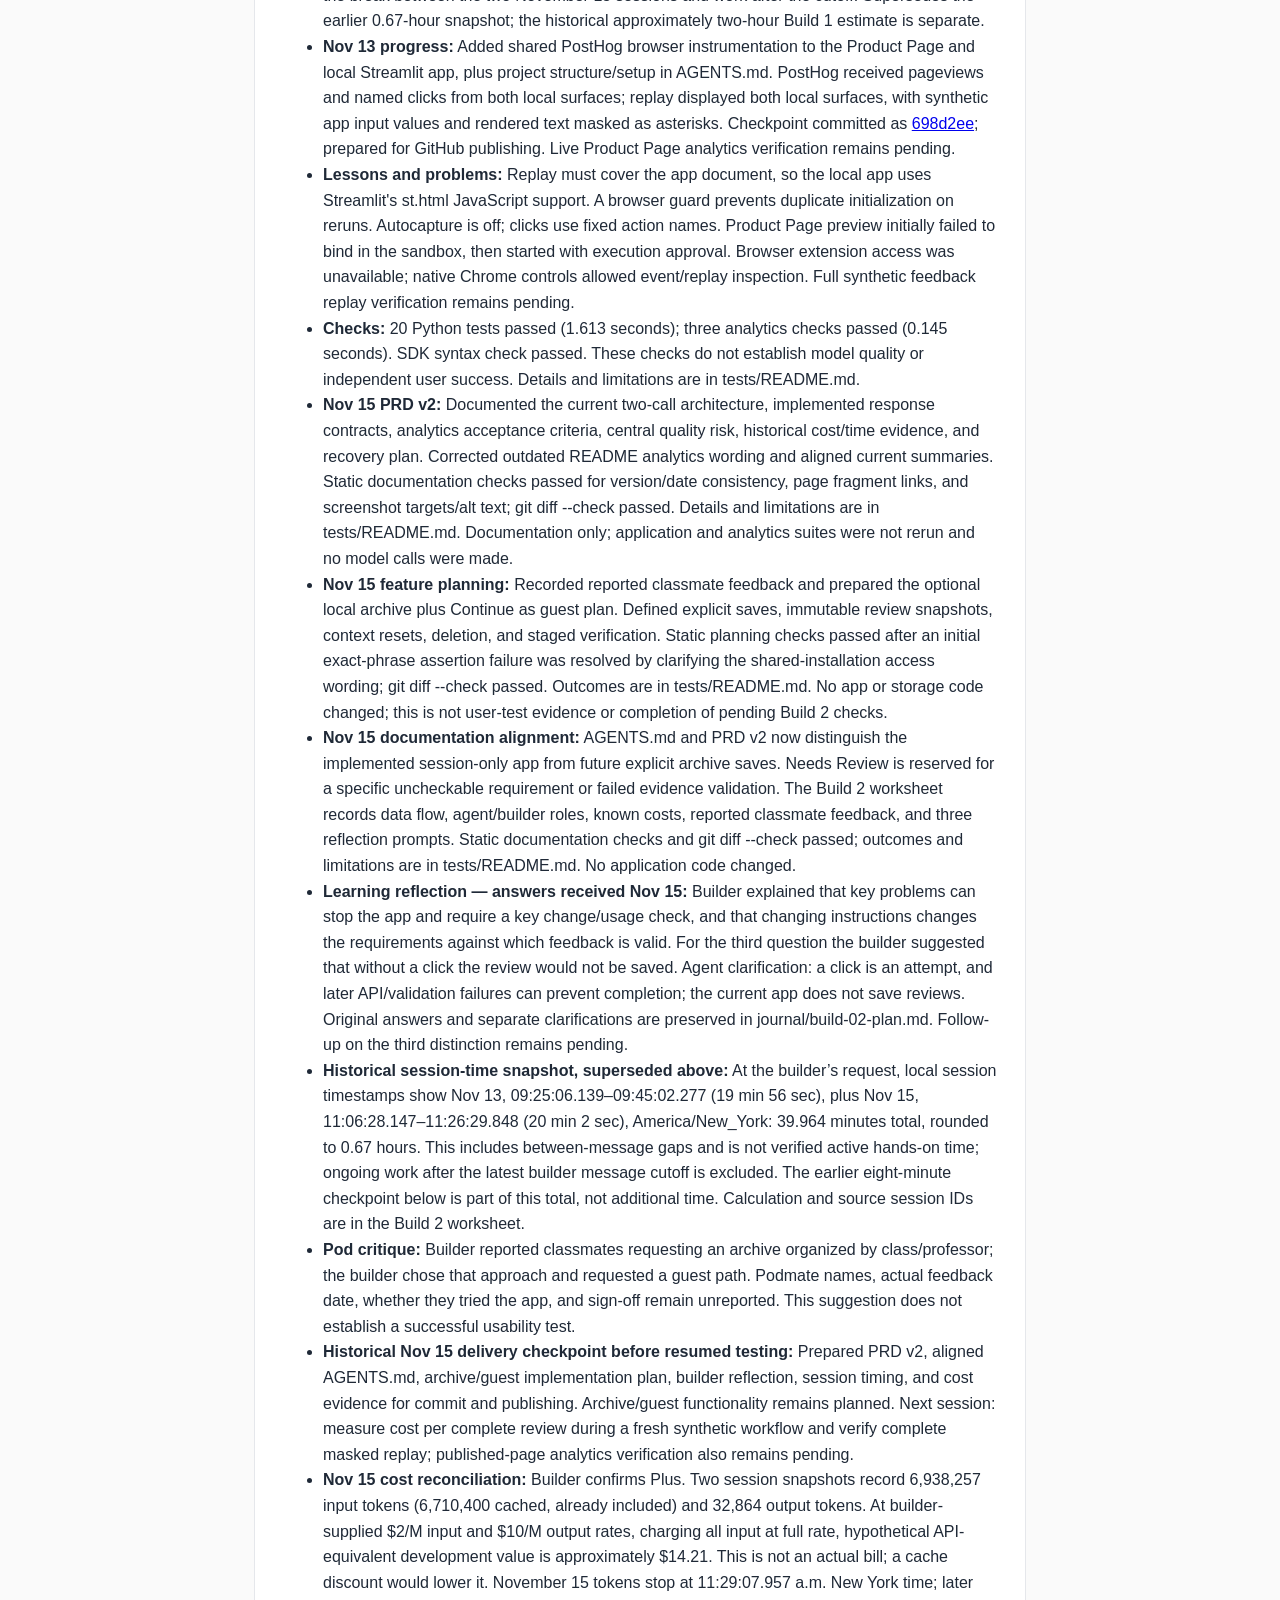
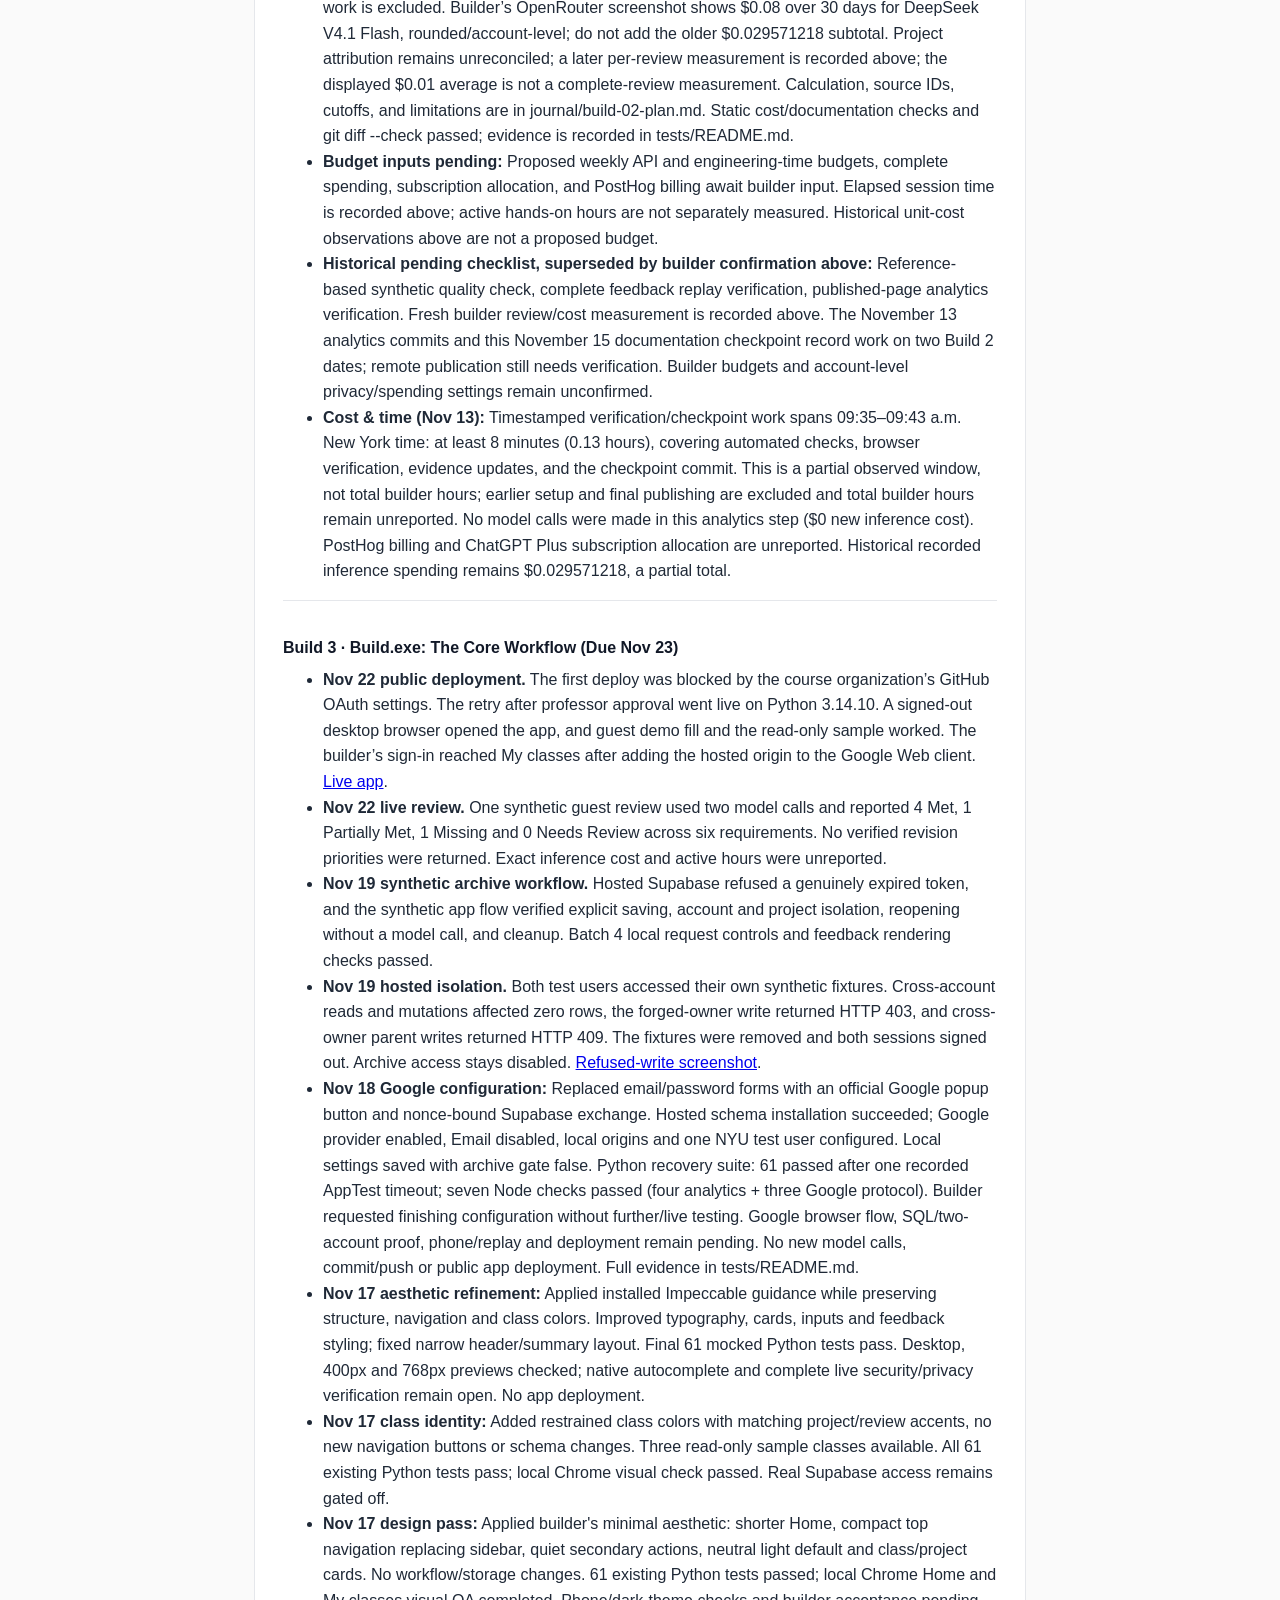
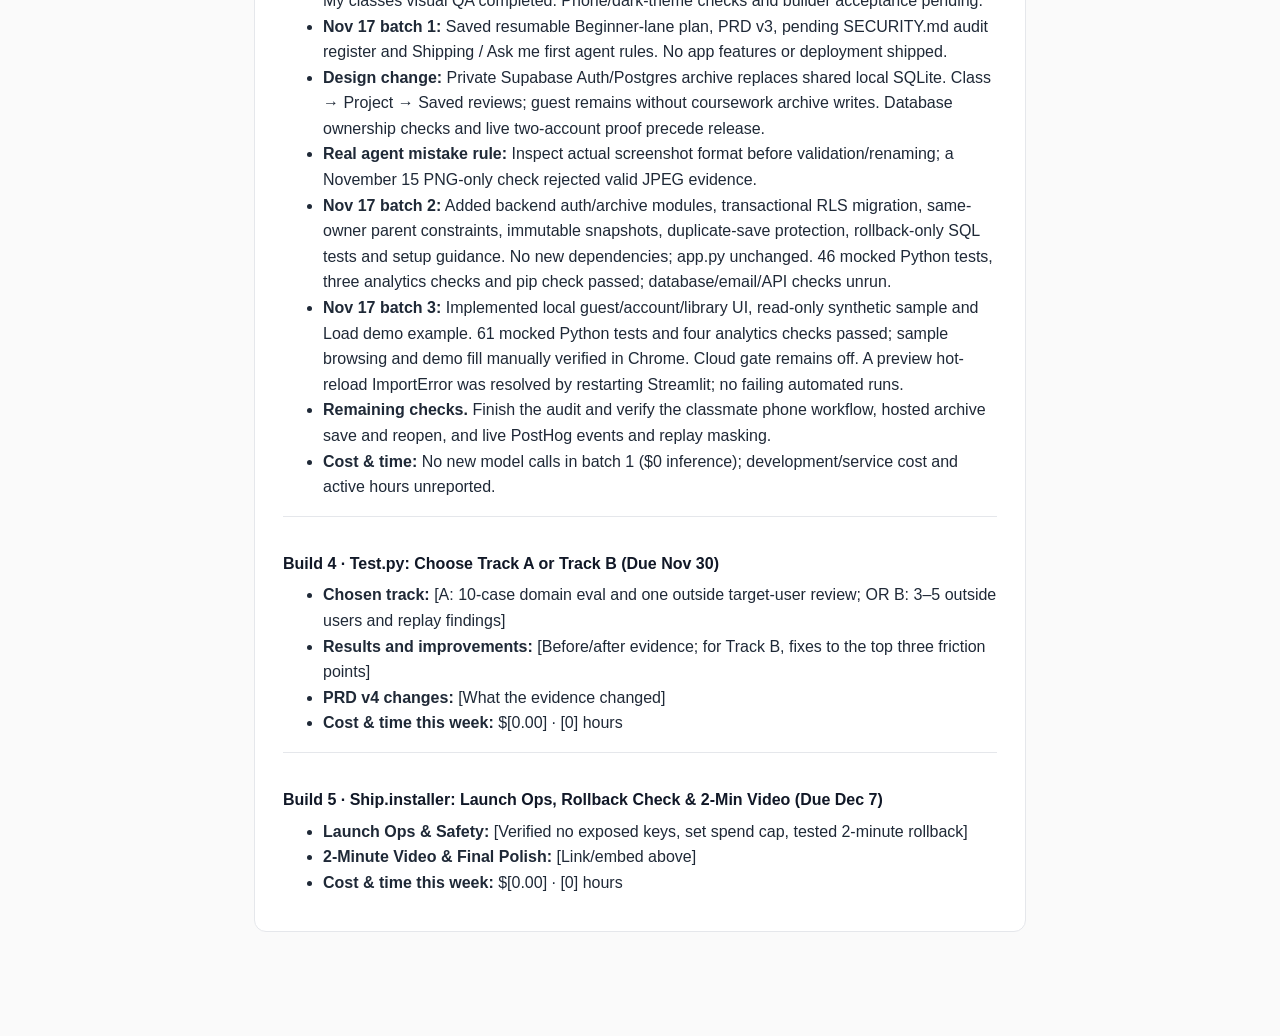
==== commit 5ef1844f: "Raise model output budgets for extraction and review" ====
--- a/docs/index.html
+++ b/docs/index.html
@@ -249,6 +249,7 @@
       <div class="log-entry">
         <h3>Build 1 · Intent.md & Throwaway Prototype (Due Nov 9)</h3>
         <ul>
+          <li><strong>Nov 24 model output budgets.</strong> A tester reported an output token limit error. The affected stage is unknown. The local extraction budget rose to 10,000 tokens, and the draft review default and maximum rose to 50,000. Focused tests reproduced the old budgets. The release preflight passed all 63 Python tests and seven Node tests. Live provider verification and deployment remained pending at this checkpoint. See tests/README.md.</li>
           <li><strong>Nov 22 evidence review.</strong> The deployed app passed a public desktop startup check, one synthetic guest review, and the builder’s Google sign-in after an OAuth origin fix. Model accuracy beyond the recorded examples, a classmate phone walkthrough, live archive saves, and live replay masking remain open. The Python and Node suites were not rerun for this checkpoint.</li>
           <li><strong>Nov 19 release audit.</strong> Hosted token expiry and the fixed-feedback archive workflow passed. Local guards, plain text feedback and analytics labeling passed 63 Python and seven Node tests. No new inference calls. Provider settings, retention, public deployment, phone and live replay checks remain pending.</li>
           <li><strong>Nov 19 earlier evidence review.</strong> Both Google sign-ins and sign-outs, hosted SQL-role checks, anonymous access refusals and direct two-account isolation passed. The refused-write screenshot and test details are saved in the repository. On the new Mac, 61 mocked Python and seven Node checks passed. No new inference calls. Expired-token and full saved-review checks, the release audit, phone and live replay checks, and public app deployment remain pending.</li>
@@ -274,7 +275,7 @@
           <li><strong>Evidence maintenance:</strong> Before every commit, check this Build 1 status and record every new automated, live, and manual test outcome, including failures and recovery. Keep Intent.md and PRD.md current while labeling historical checkpoints. See the dated entries for each verification run.</li>
           <li><strong>What shipped (updated Nov 3):</strong> Local Streamlit workflow with editable requirement confirmation, evidence-checked feedback, a review summary, compact cards, and expandable details. At that checkpoint, all 18 deterministic tests passed, up from 12; the Nov 4 count is 20. Changes pushed in <a href="https://github.com/building-with-ai-f26/vz2228-RubricRadar/commit/e69f770">e69f770</a>. Public app deployment is not verified.</li>
           <li><strong>Live and manual checks:</strong> Original synthetic smoke check plus two successful builder reviews with recorded usage: technology trends (77.30 seconds combined API time, $0.01418914) and a project-update email (55.22 seconds, $0.012247078; 5 Met, 1 Partially Met). Builder confirmed the cards and summary worked, then confirmed a subsequent run worked with prompt v1.2; that final run's usage was not supplied. These checks do not establish broad model accuracy. No assignment text is retained in this log.</li>
-          <li><strong>What failed and how it changed the product:</strong> Source matching rejected formatting differences; now whitespace differences are tolerated and original excerpts retained. Reviews hit the initial 7,000-token budget; the configurable review default is now 16,000. Safe diagnostics distinguish token limits and other incomplete responses. The server needed restarting to load backend changes. Inferred email conventions were overclassified as required fixes; v1.2 focuses on explicit requirement coverage and removes ambiguity notes. Depth is assessed only when explicitly requested.</li>
+          <li><strong>What failed and how it changed the product:</strong> Source matching rejected formatting differences; now whitespace differences are tolerated and original excerpts retained. Reviews hit the initial 7,000-token budget. At the Build 1 checkpoint, the configurable review default rose to 16,000. Safe diagnostics distinguish token limits and other incomplete responses. The server needed restarting to load backend changes. Inferred email conventions were overclassified as required fixes; v1.2 focuses on explicit requirement coverage and removes ambiguity notes. Depth is assessed only when explicitly requested.</li>
           <li><strong>Things learned with AI:</strong> Requirement coverage must remain separate from invented expectations. Mocked tests check contracts and UI behavior; live builder checks reveal feedback quality and usability issues. High token usage is observed, but reasoning-token consumption is not yet confirmed. Terminus completion is not recorded.</li>
           <li><strong>Cost and time:</strong> Builder reports approximately 2 hours for this session. Coding agent: Codex through a ChatGPT Plus subscription; no project-specific subscription allocation or separate agent charge reported. Two recorded Nov 3 runs total $0.026436218; including the original $0.003135 smoke check, recorded API costs total $0.029571218. Failed requests, the final confirmation run, and other unrecorded usage are excluded; this is not a full spending total.</li>
           <li><strong>Still outstanding:</strong> Outside-classmate testing, the ten-case Build 4 evaluation, full cost reconciliation, and public application deployment. Product Page publishing is verified; screenshot evidence is included in this delivery update. Builder screenshots support the local interface check.</li>
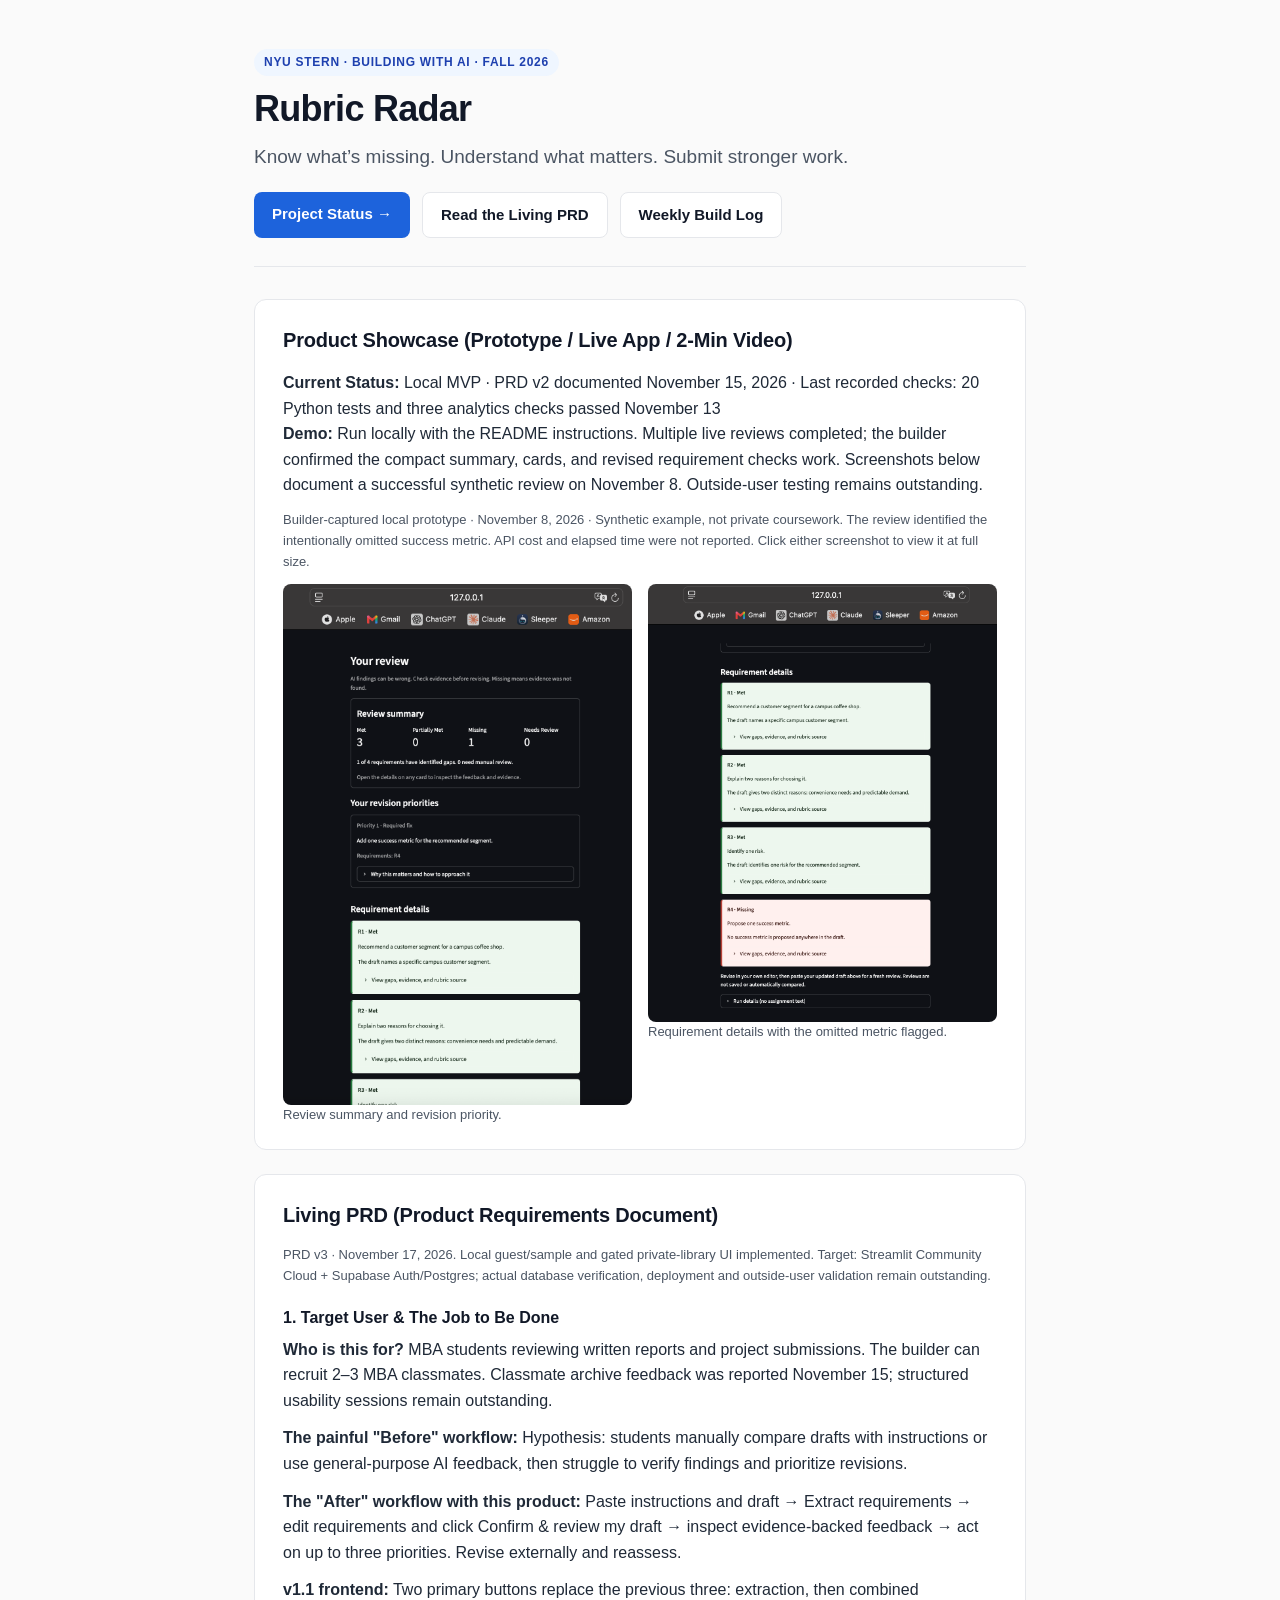
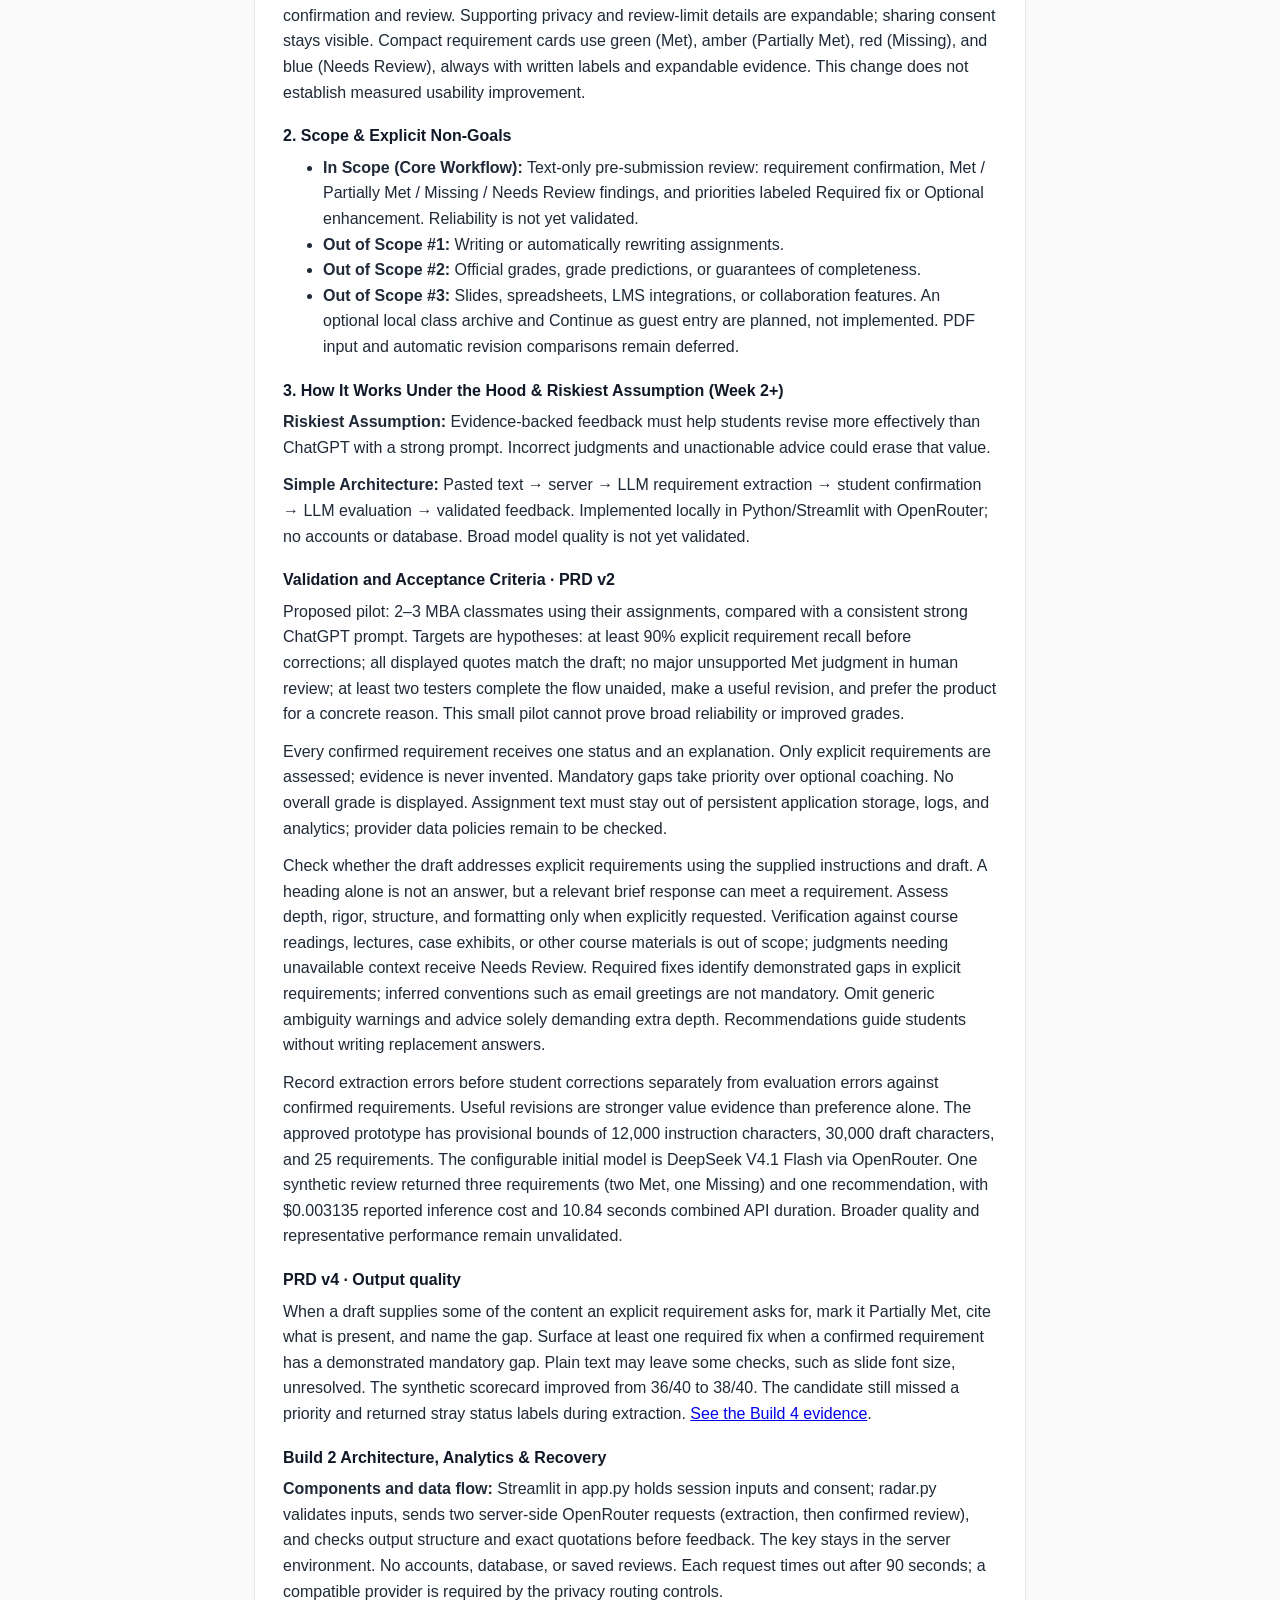
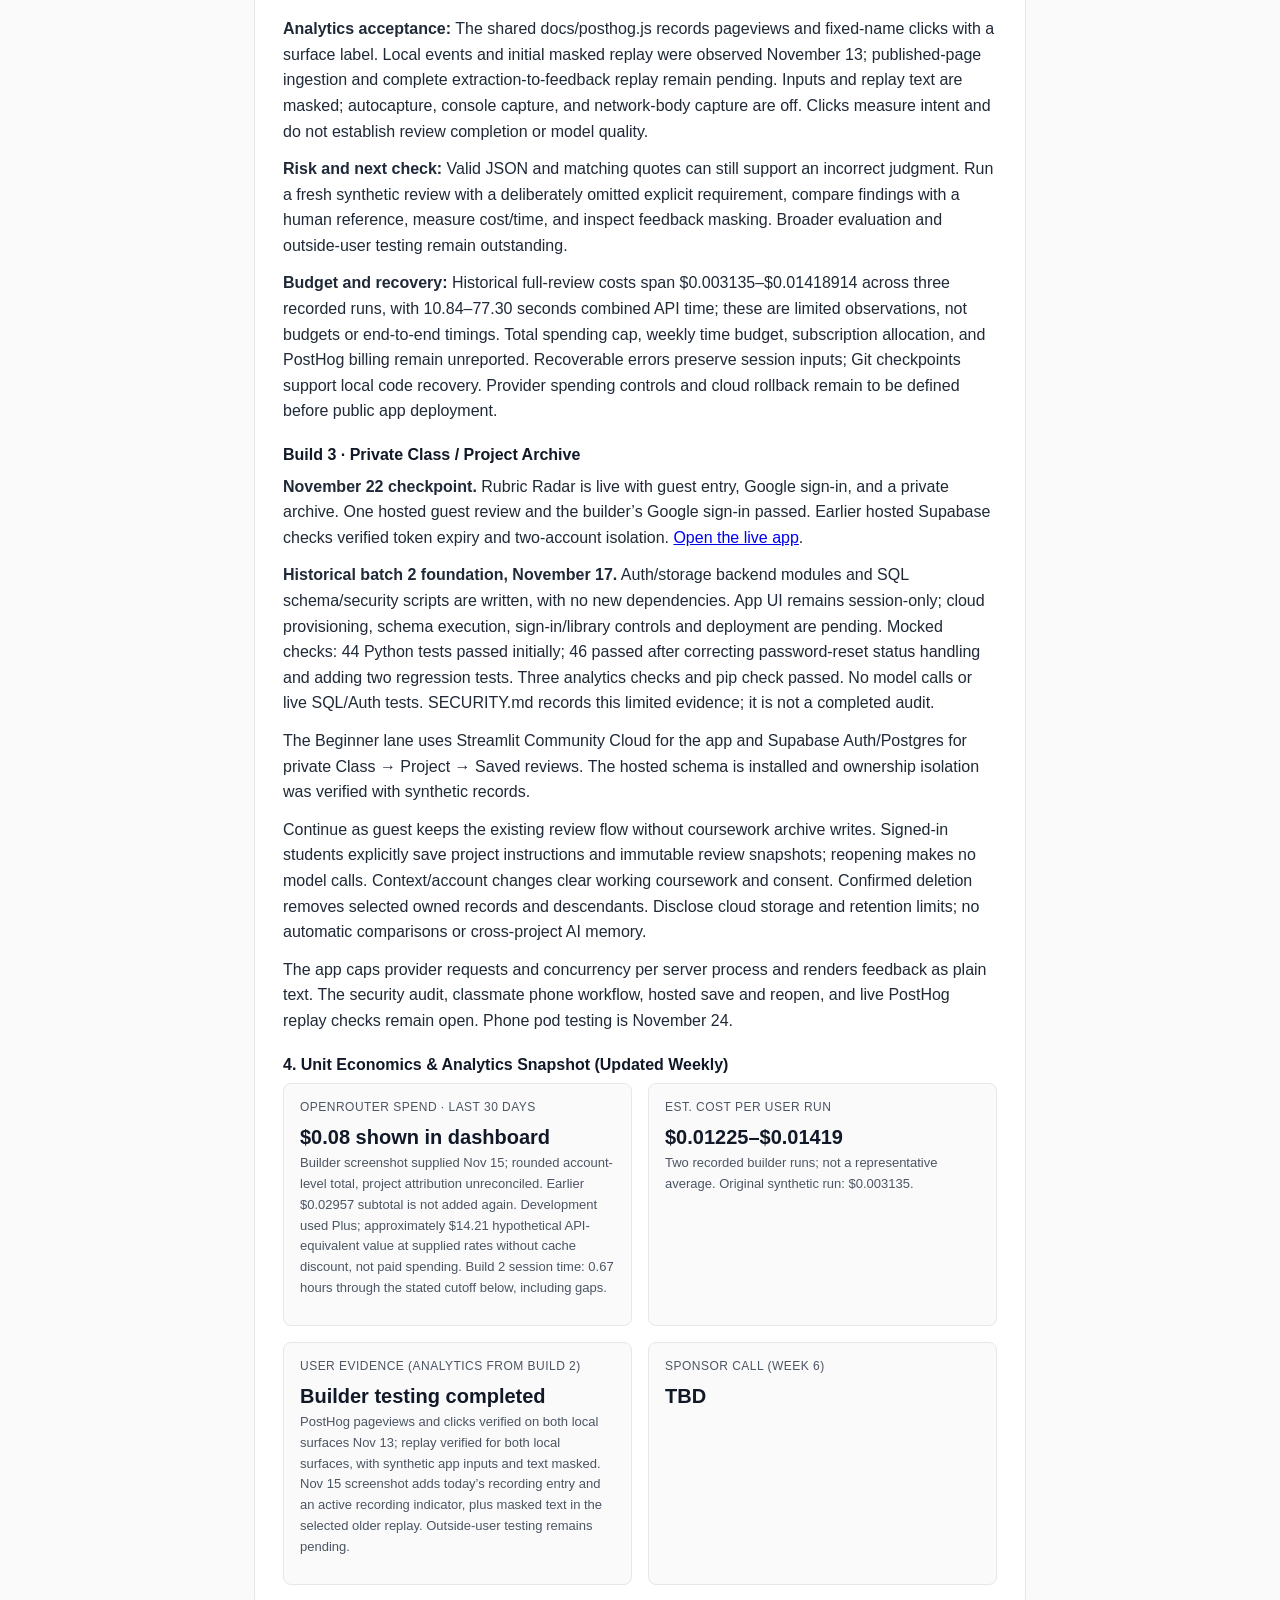
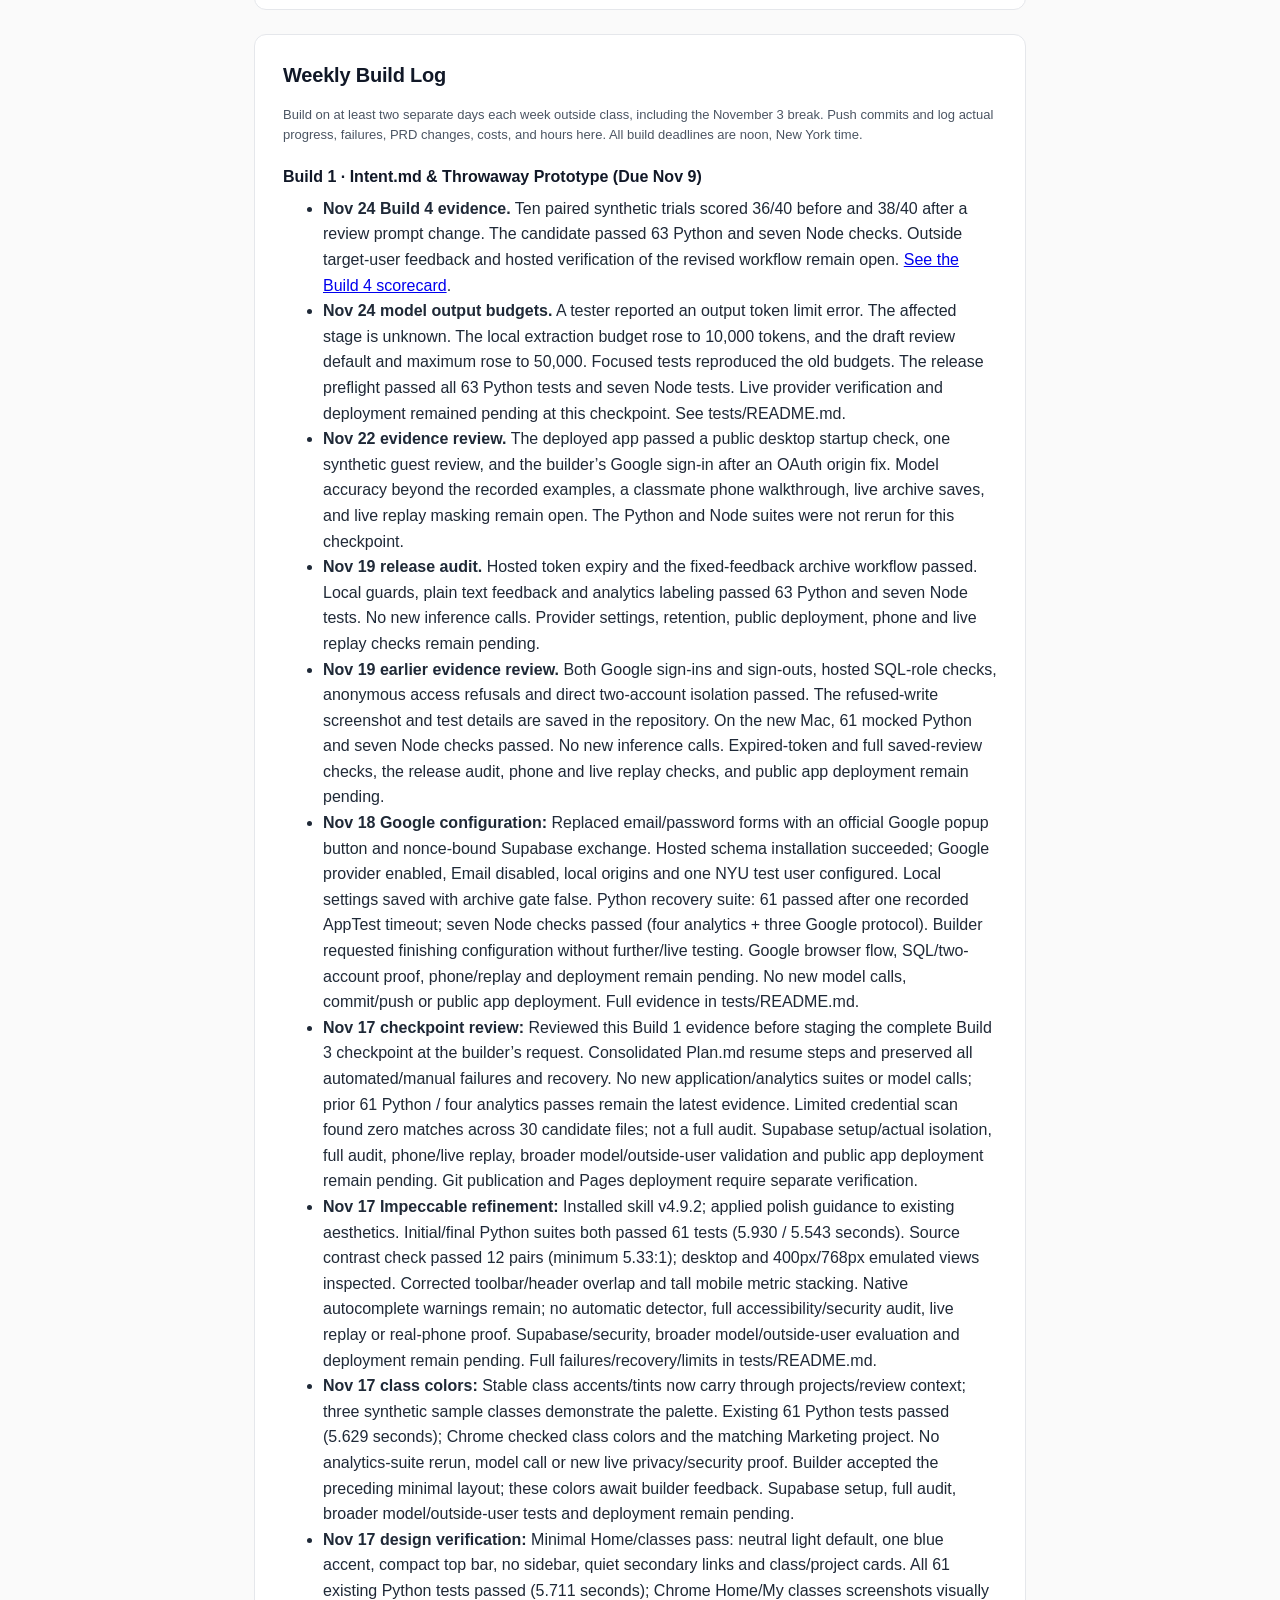
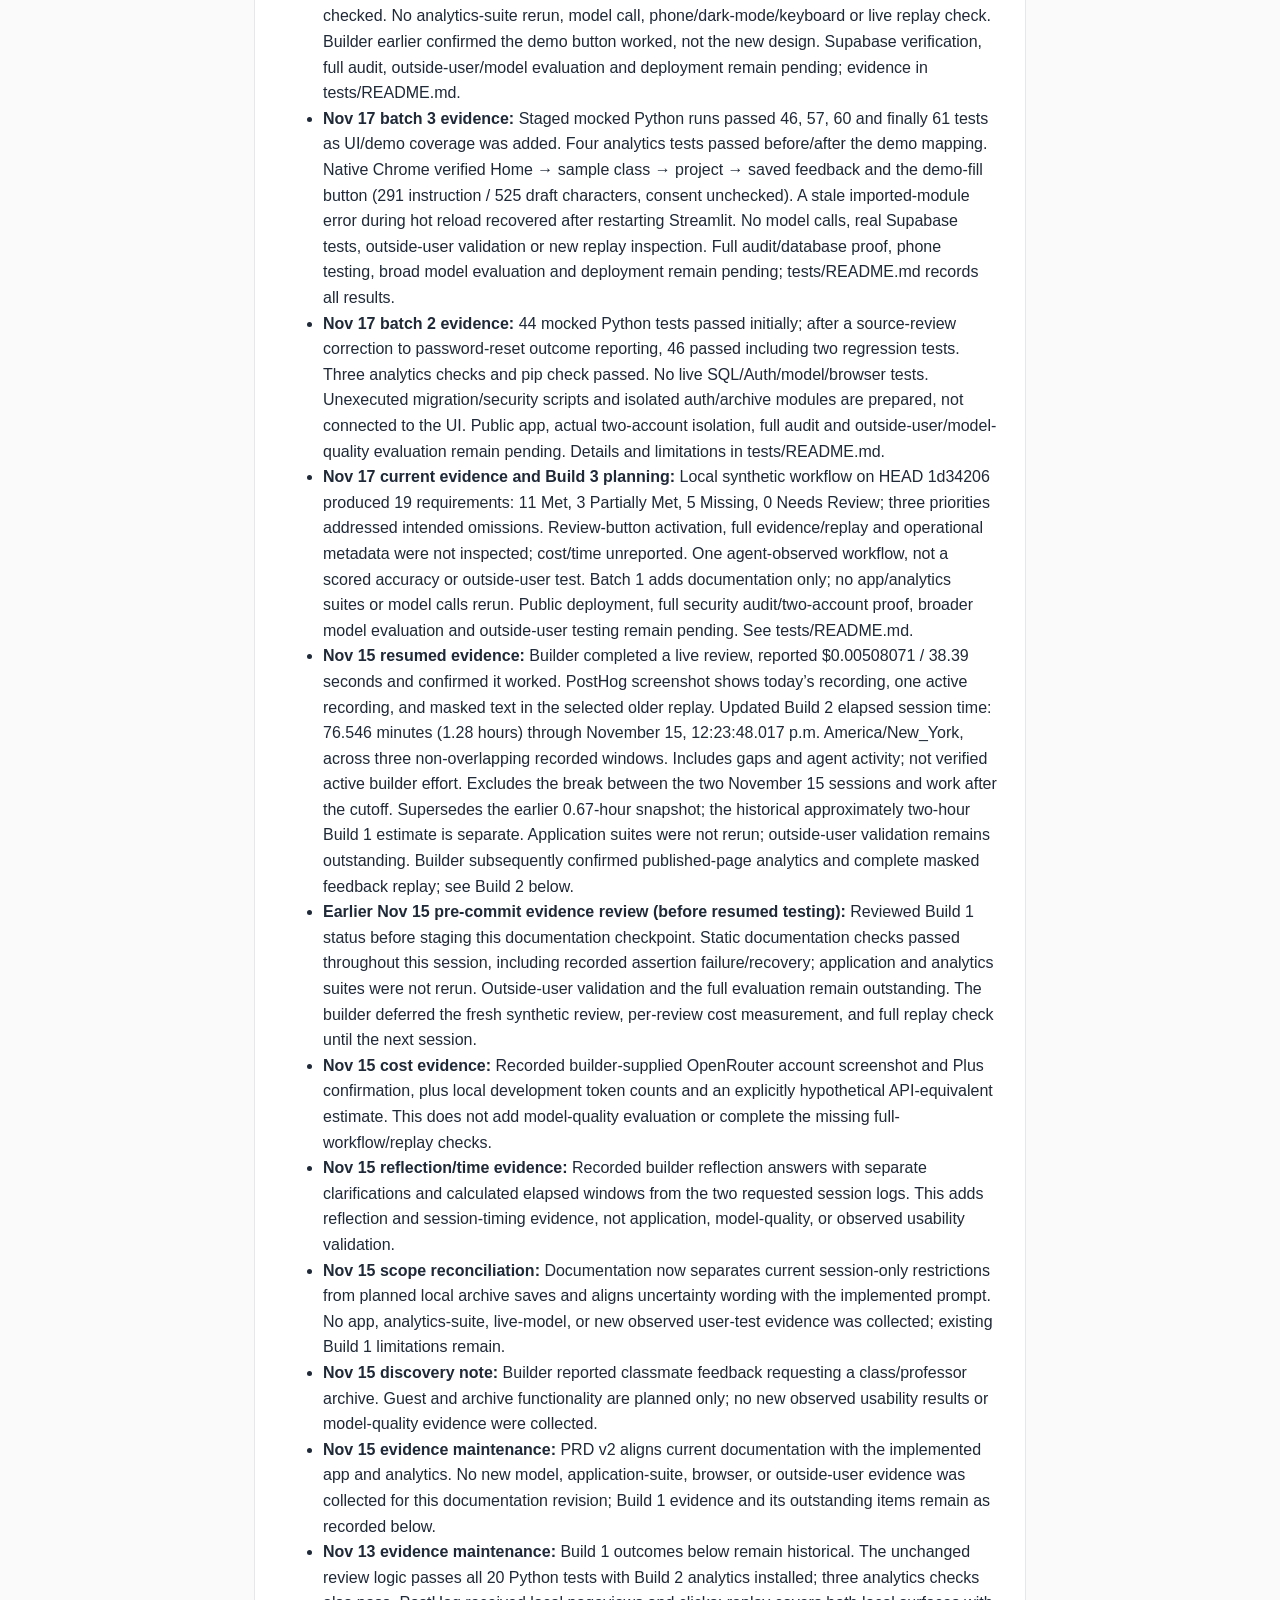
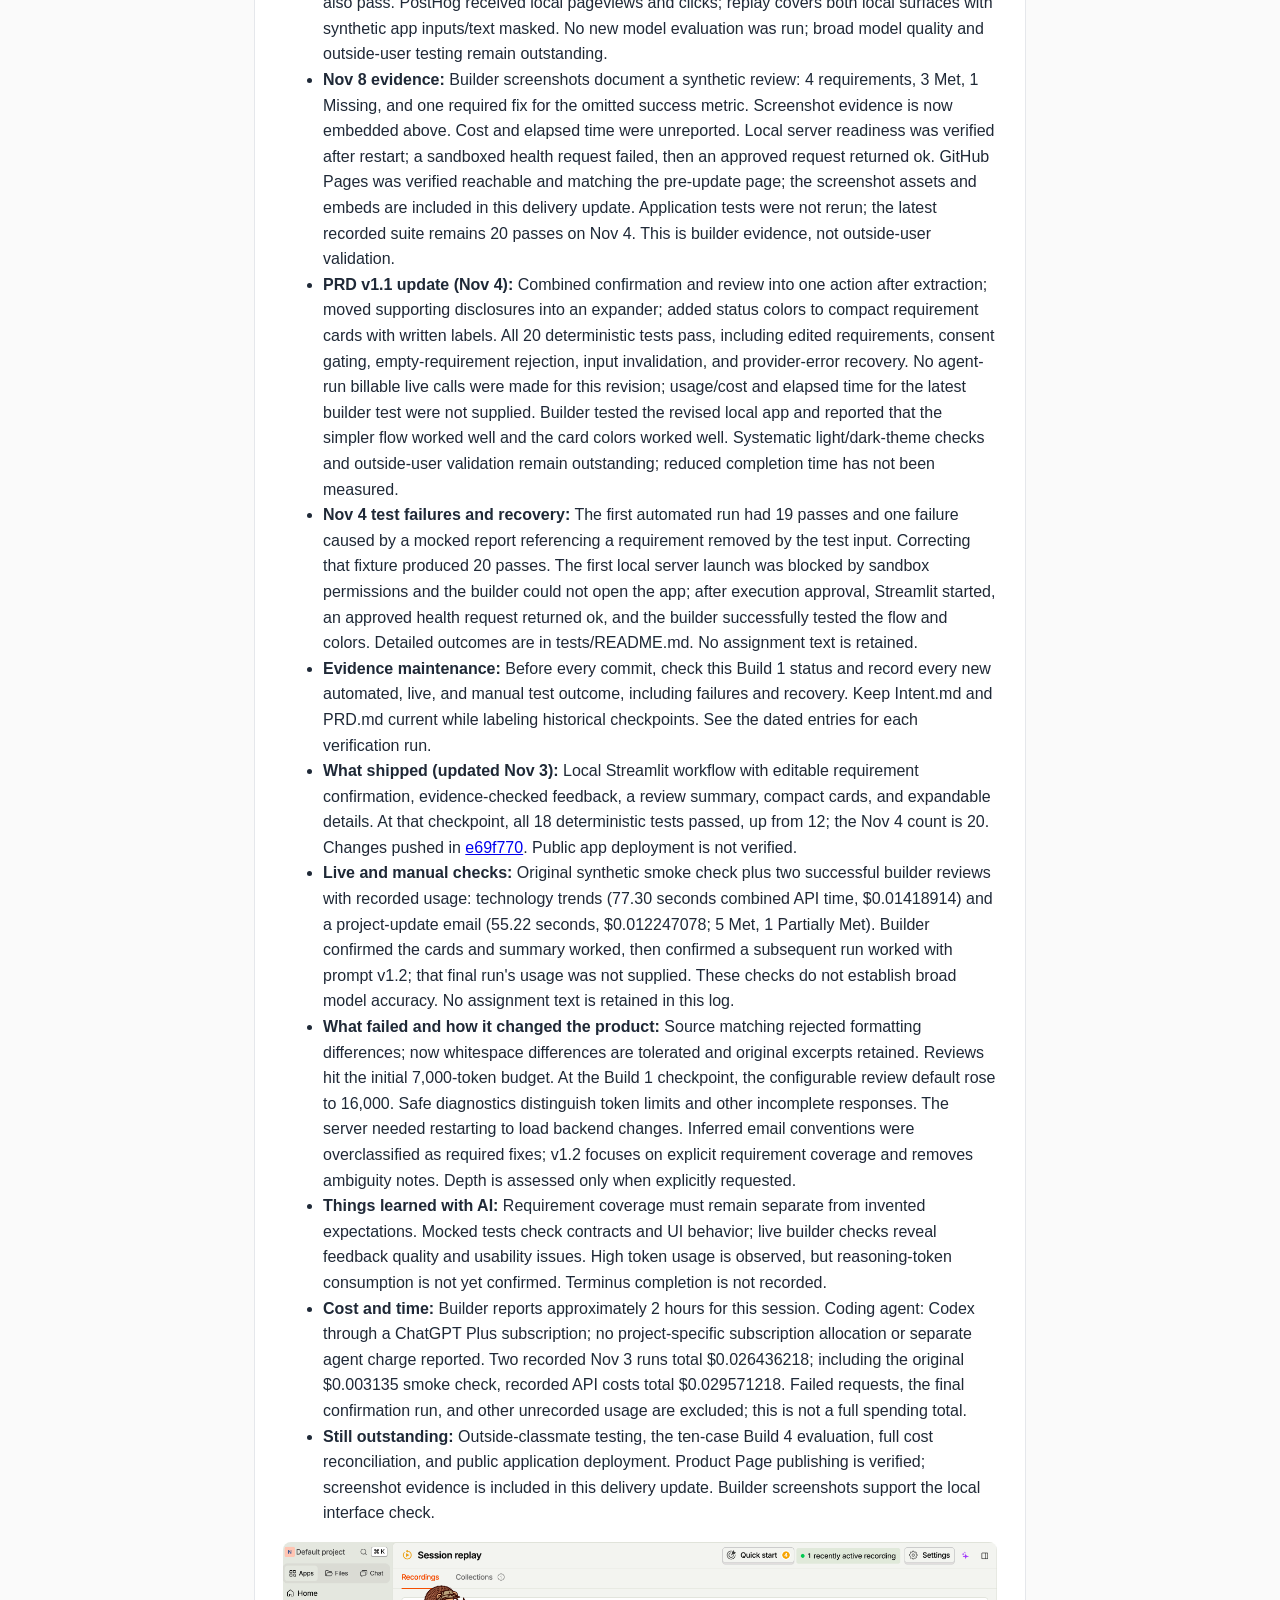
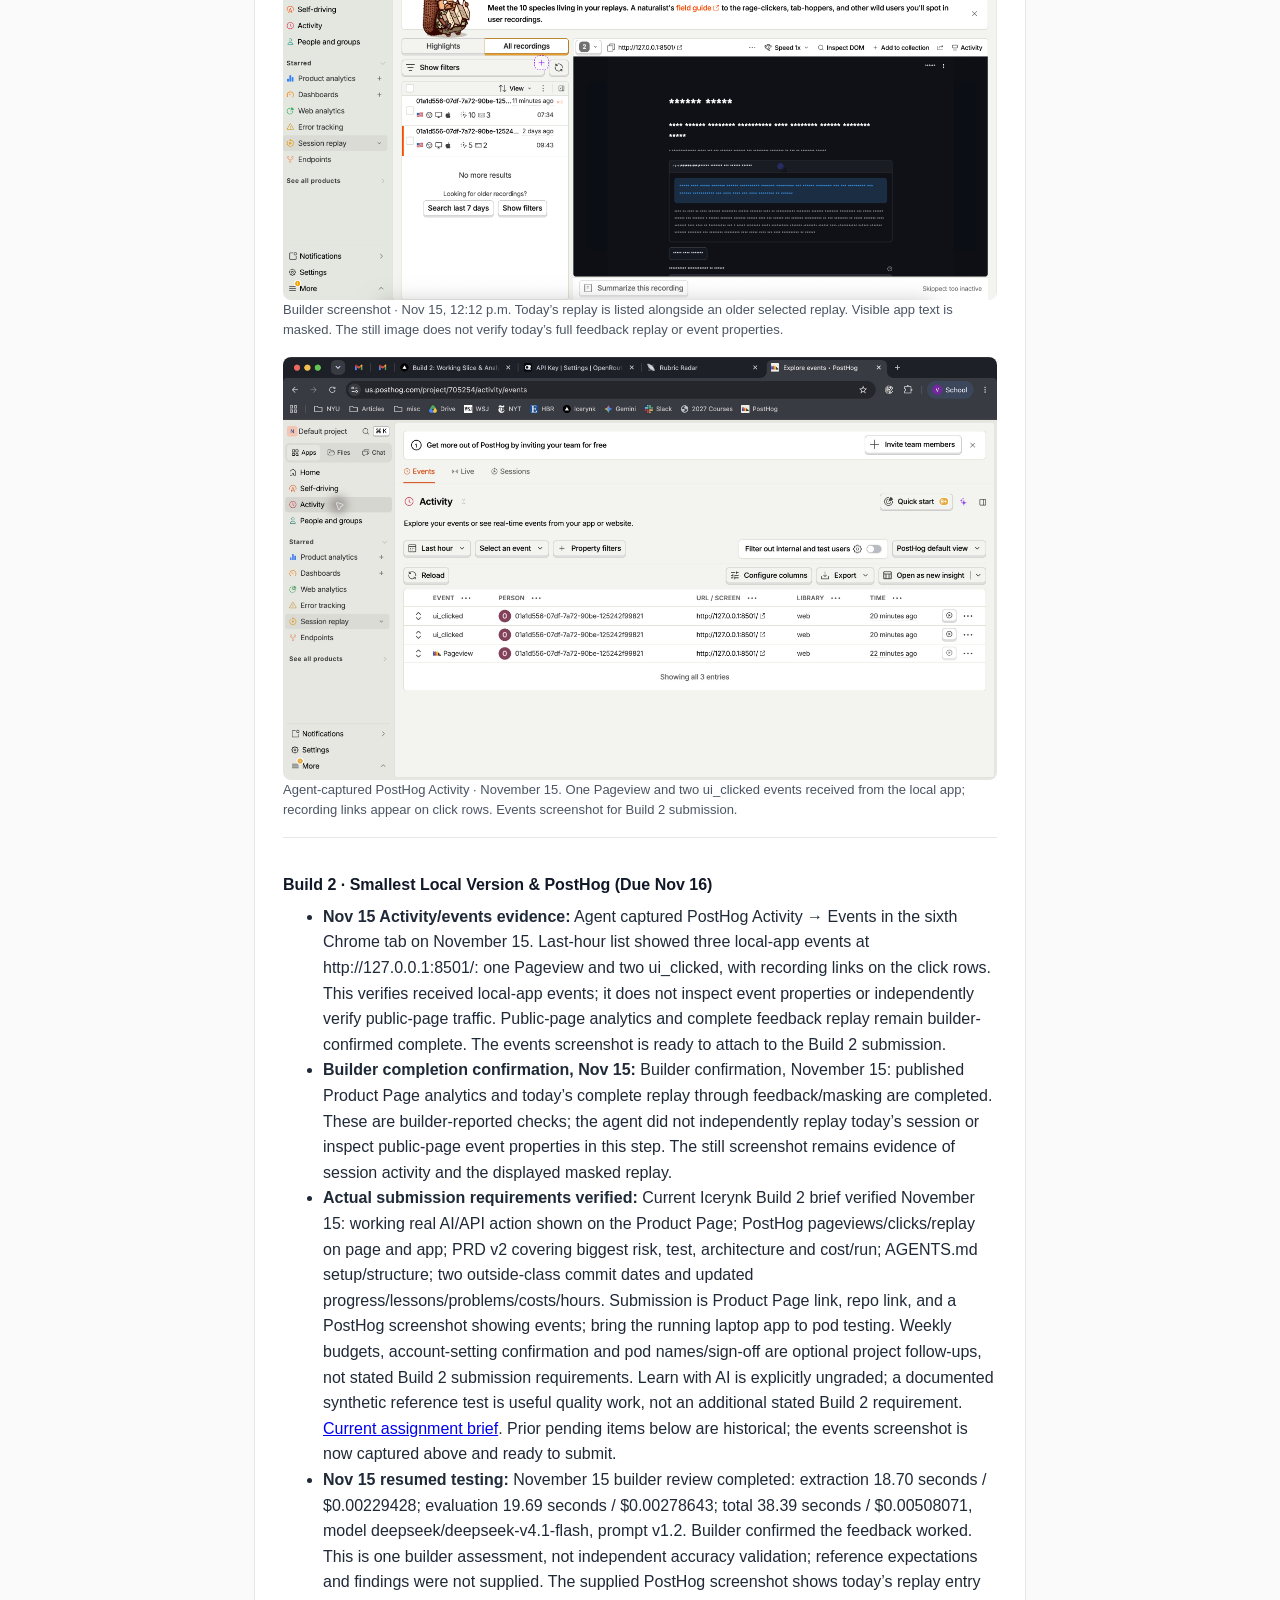
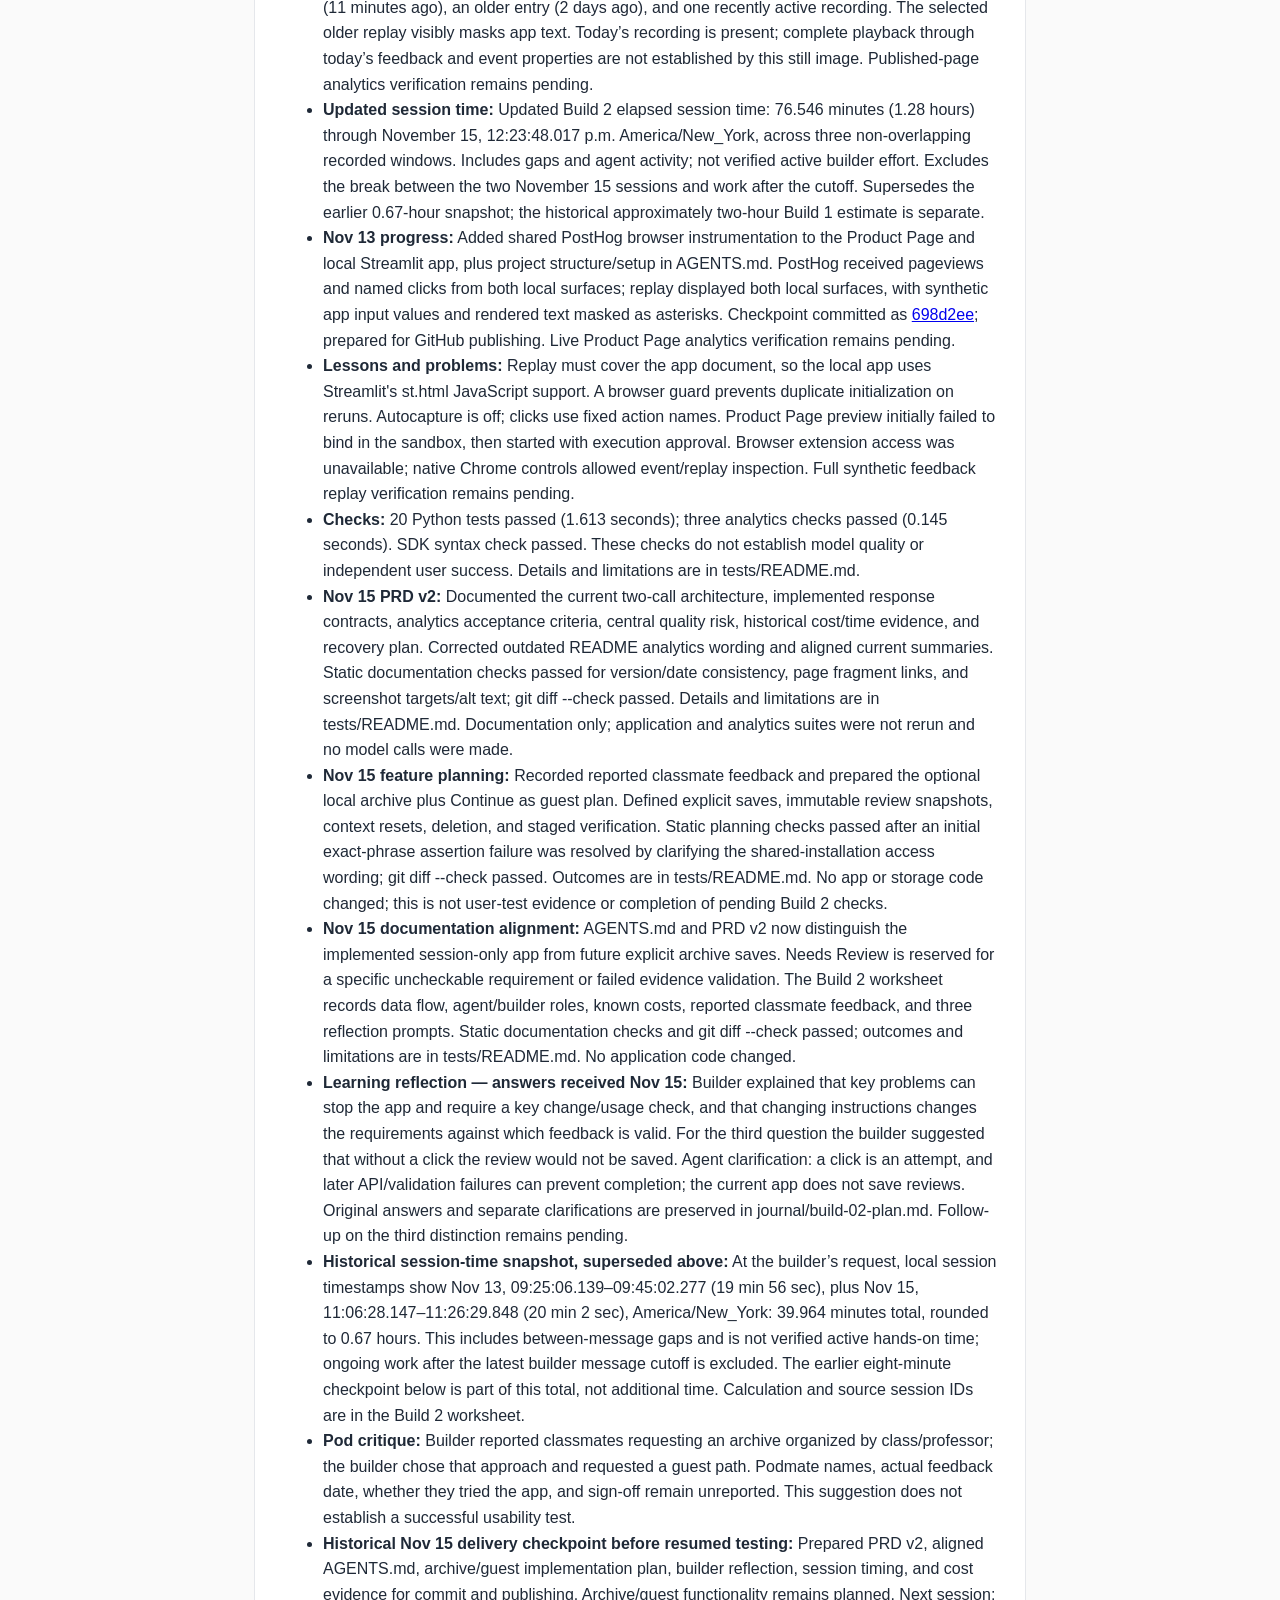
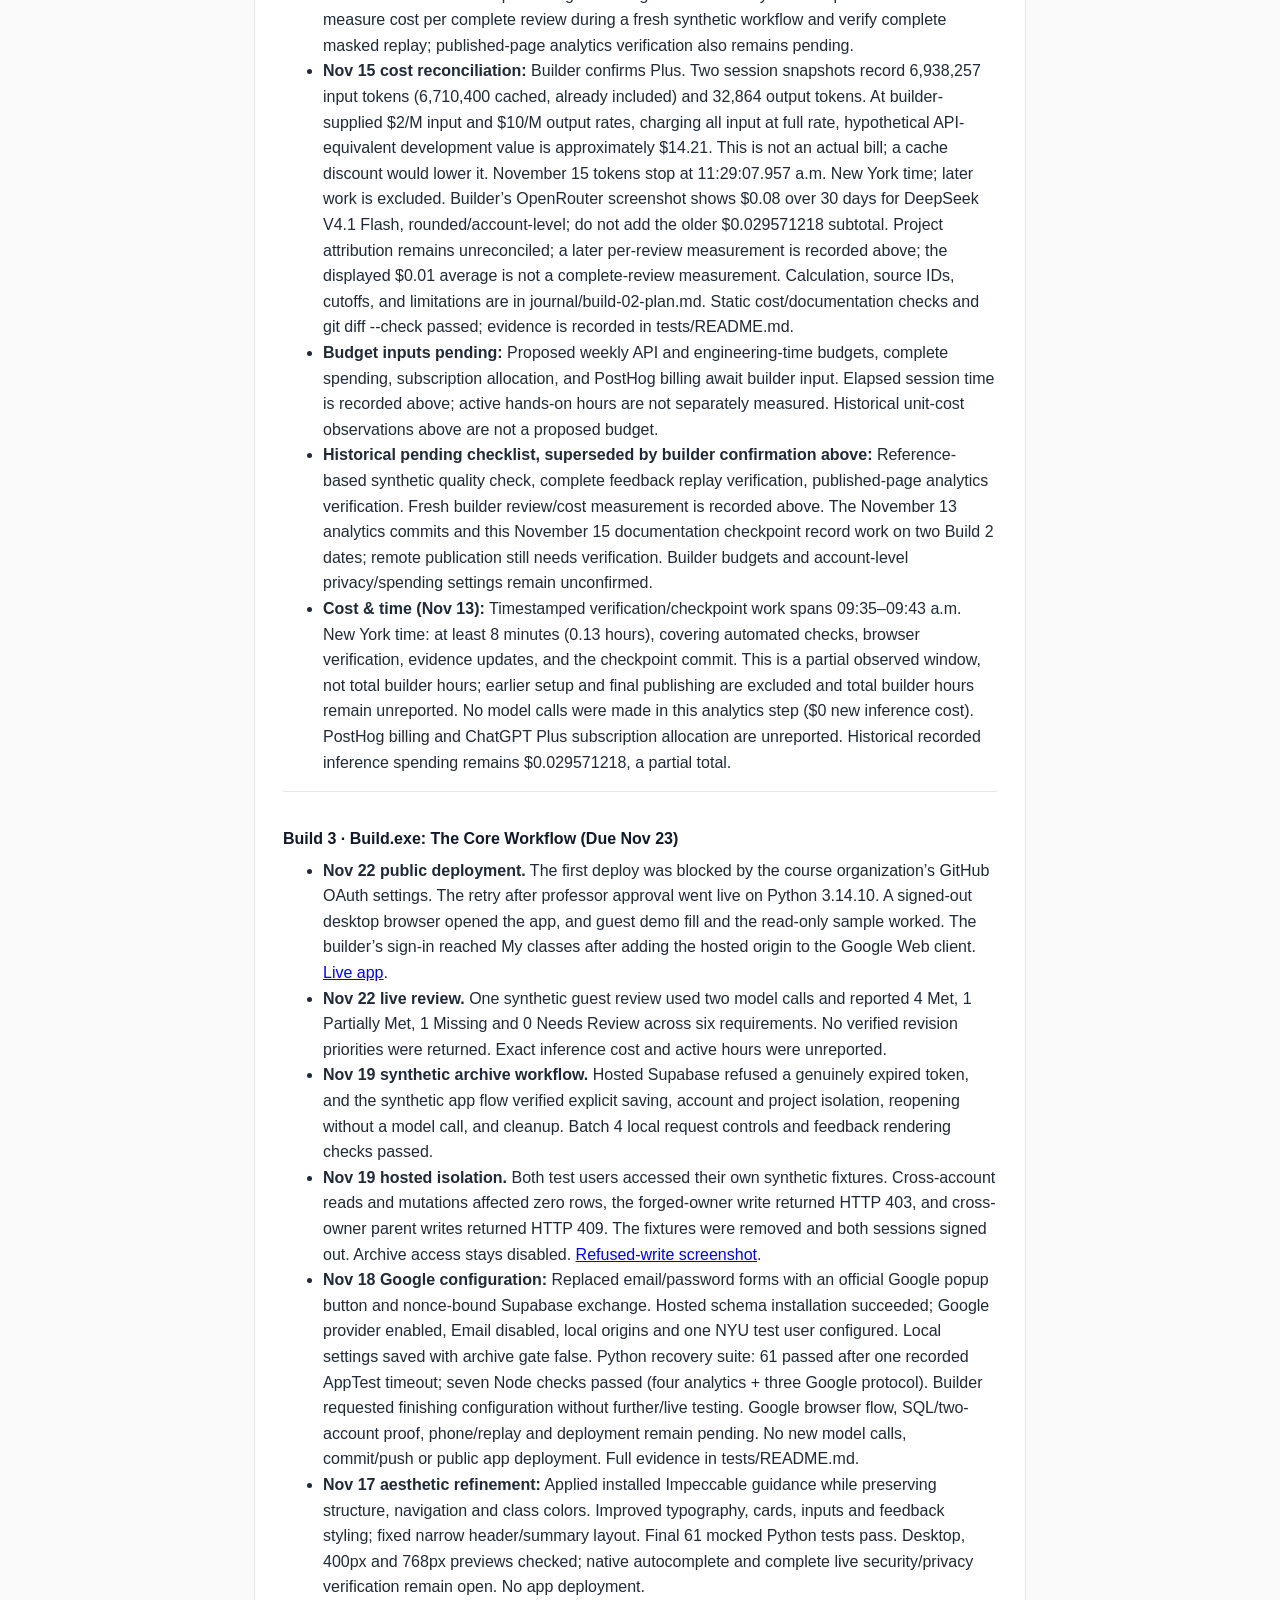
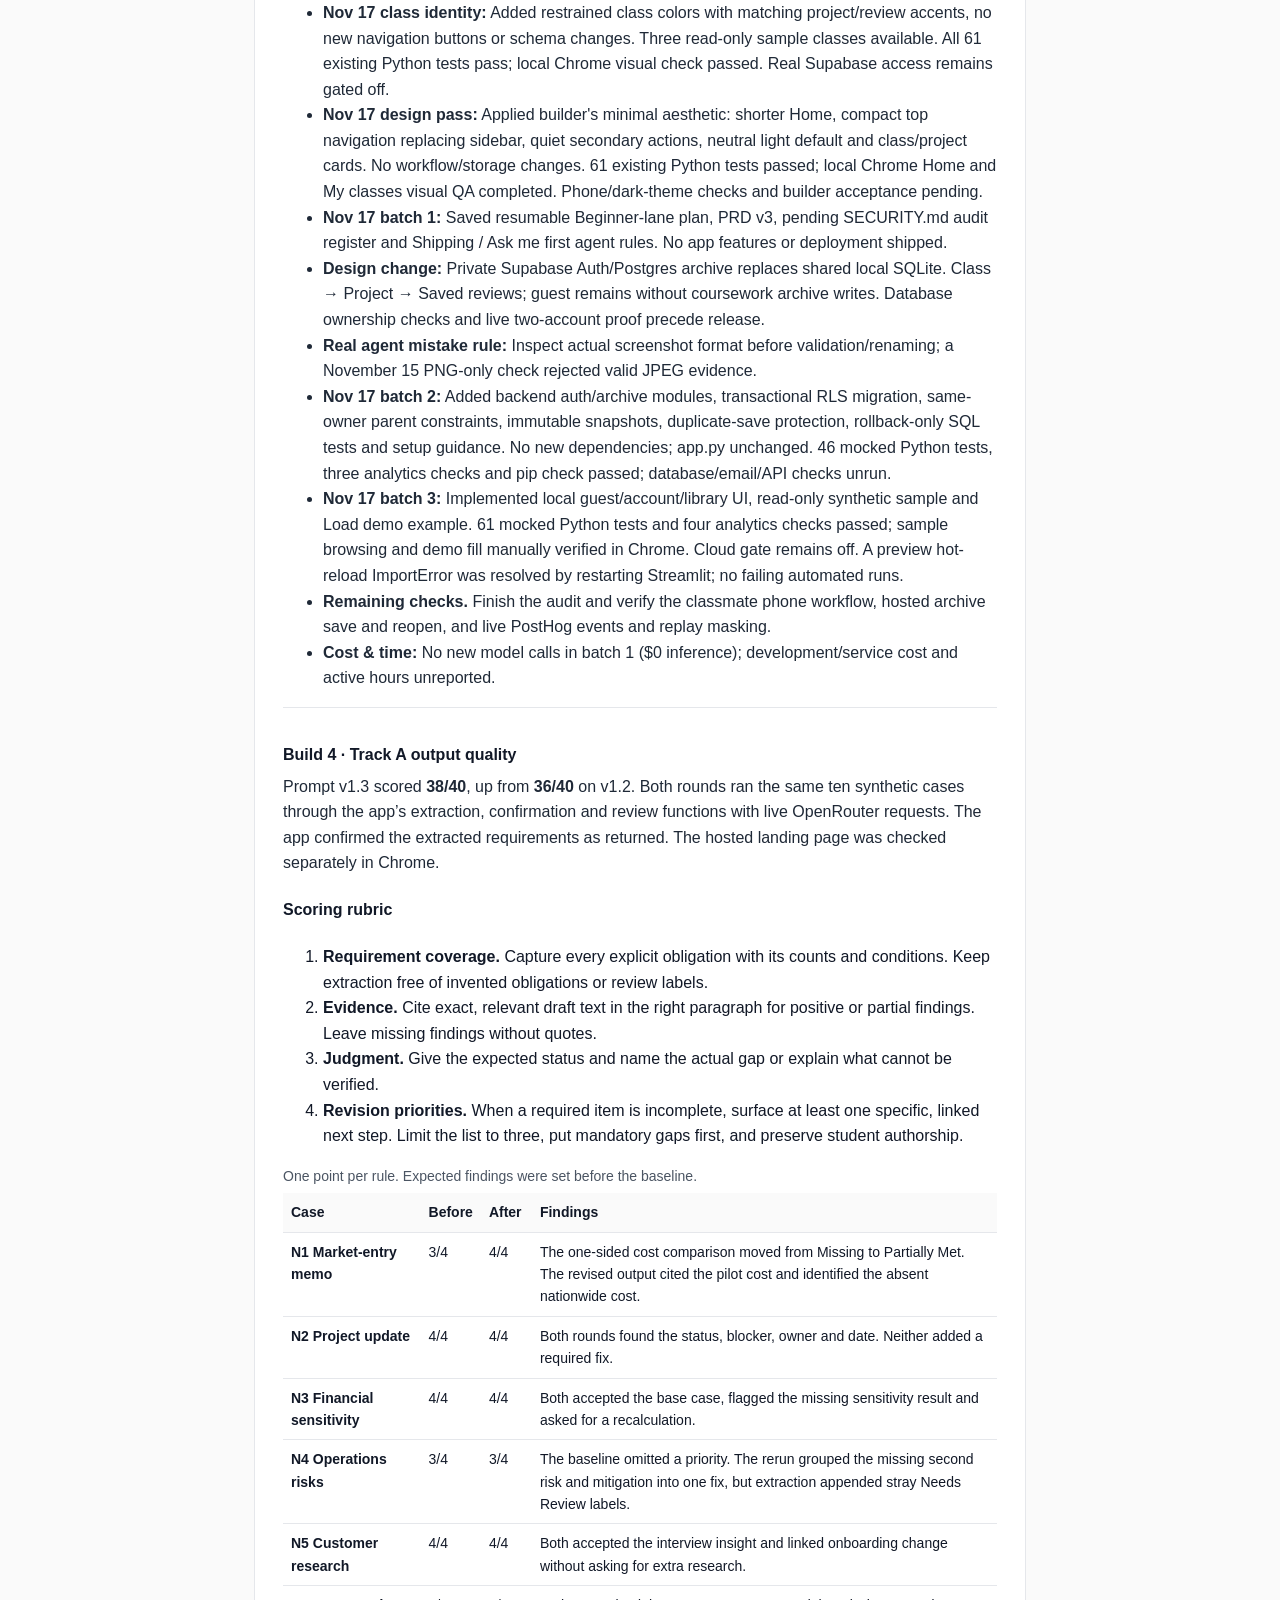
==== commit 23718b2d: "Evaluate and improve Rubric Radar output quality" ====
--- a/docs/index.html
+++ b/docs/index.html
@@ -125,6 +125,29 @@
       border-top: 1px solid var(--border);
       padding-top: 16px;
       margin-top: 16px;
+    }
+    .scorecard-scroll { overflow-x: auto; }
+    .scorecard {
+      width: 100%;
+      min-width: 520px;
+      border-collapse: collapse;
+      font-size: 14px;
+    }
+    .scorecard caption {
+      text-align: left;
+      color: var(--muted);
+      padding-bottom: 6px;
+    }
+    .scorecard th, .scorecard td {
+      border-bottom: 1px solid var(--border);
+      text-align: left;
+      vertical-align: top;
+      padding: 8px;
+    }
+    .scorecard thead, .scorecard tfoot { background: var(--bg); }
+    .scorecard td:nth-child(2), .scorecard td:nth-child(3) {
+      white-space: nowrap;
+      font-variant-numeric: tabular-nums;
     }
     .log-entry:first-of-type {
       border-top: none;
@@ -202,7 +225,8 @@
       <p>Every confirmed requirement receives one status and an explanation. Only explicit requirements are assessed; evidence is never invented. Mandatory gaps take priority over optional coaching. No overall grade is displayed. Assignment text must stay out of persistent application storage, logs, and analytics; provider data policies remain to be checked.</p>
       <p>Check whether the draft addresses explicit requirements using the supplied instructions and draft. A heading alone is not an answer, but a relevant brief response can meet a requirement. Assess depth, rigor, structure, and formatting only when explicitly requested. Verification against course readings, lectures, case exhibits, or other course materials is out of scope; judgments needing unavailable context receive Needs Review. Required fixes identify demonstrated gaps in explicit requirements; inferred conventions such as email greetings are not mandatory. Omit generic ambiguity warnings and advice solely demanding extra depth. Recommendations guide students without writing replacement answers.</p>
       <p>Record extraction errors before student corrections separately from evaluation errors against confirmed requirements. Useful revisions are stronger value evidence than preference alone. The approved prototype has provisional bounds of 12,000 instruction characters, 30,000 draft characters, and 25 requirements. The configurable initial model is DeepSeek V4.1 Flash via OpenRouter. One synthetic review returned three requirements (two Met, one Missing) and one recommendation, with $0.003135 reported inference cost and 10.84 seconds combined API duration. Broader quality and representative performance remain unvalidated.</p>
-      <p>Recommended Build 4 track: A — domain quality, with 10 cases and an outside target-user review. The full PRD, acceptance criteria, limitations, and open decisions are available in <a href="https://github.com/building-with-ai-f26/vz2228-RubricRadar/blob/main/PRD.md">PRD.md in the repository</a>. This page and the PRD must be kept aligned.</p>
+      <h3>PRD v4 · Output quality</h3>
+      <p>When a draft supplies some of the content an explicit requirement asks for, mark it Partially Met, cite what is present, and name the gap. Surface at least one required fix when a confirmed requirement has a demonstrated mandatory gap. Plain text may leave some checks, such as slide font size, unresolved. The synthetic scorecard improved from 36/40 to 38/40. The candidate still missed a priority and returned stray status labels during extraction. <a href="#build-4">See the Build 4 evidence</a>.</p>
 
       <h3>Build 2 Architecture, Analytics &amp; Recovery</h3>
       <p><strong>Components and data flow:</strong> Streamlit in app.py holds session inputs and consent; radar.py validates inputs, sends two server-side OpenRouter requests (extraction, then confirmed review), and checks output structure and exact quotations before feedback. The key stays in the server environment. No accounts, database, or saved reviews. Each request times out after 90 seconds; a compatible provider is required by the privacy routing controls.</p>
@@ -249,6 +273,7 @@
       <div class="log-entry">
         <h3>Build 1 · Intent.md & Throwaway Prototype (Due Nov 9)</h3>
         <ul>
+          <li><strong>Nov 24 Build 4 evidence.</strong> Ten paired synthetic trials scored 36/40 before and 38/40 after a review prompt change. The candidate passed 63 Python and seven Node checks. Outside target-user feedback and hosted verification of the revised workflow remain open. <a href="#build-4">See the Build 4 scorecard</a>.</li>
           <li><strong>Nov 24 model output budgets.</strong> A tester reported an output token limit error. The affected stage is unknown. The local extraction budget rose to 10,000 tokens, and the draft review default and maximum rose to 50,000. Focused tests reproduced the old budgets. The release preflight passed all 63 Python tests and seven Node tests. Live provider verification and deployment remained pending at this checkpoint. See tests/README.md.</li>
           <li><strong>Nov 22 evidence review.</strong> The deployed app passed a public desktop startup check, one synthetic guest review, and the builder’s Google sign-in after an OAuth origin fix. Model accuracy beyond the recorded examples, a classmate phone walkthrough, live archive saves, and live replay masking remain open. The Python and Node suites were not rerun for this checkpoint.</li>
           <li><strong>Nov 19 release audit.</strong> Hosted token expiry and the fixed-feedback archive workflow passed. Local guards, plain text feedback and analytics labeling passed 63 Python and seven Node tests. No new inference calls. Provider settings, retention, public deployment, phone and live replay checks remain pending.</li>
@@ -336,14 +361,44 @@
         </ul>
       </div>
 
-      <div class="log-entry">
-        <h3>Build 4 · Test.py: Choose Track A or Track B (Due Nov 30)</h3>
+      <div class="log-entry" id="build-4">
+        <h3>Build 4 · Track A output quality</h3>
+        <p>Prompt v1.3 scored <strong>38/40</strong>, up from <strong>36/40</strong> on v1.2. Both rounds ran the same ten synthetic cases through the app’s extraction, confirmation and review functions with live OpenRouter requests. The app confirmed the extracted requirements as returned. The hosted landing page was checked separately in Chrome.</p>
+        <h4>Scoring rubric</h4>
+        <ol>
+          <li><strong>Requirement coverage.</strong> Capture every explicit obligation with its counts and conditions. Keep extraction free of invented obligations or review labels.</li>
+          <li><strong>Evidence.</strong> Cite exact, relevant draft text in the right paragraph for positive or partial findings. Leave missing findings without quotes.</li>
+          <li><strong>Judgment.</strong> Give the expected status and name the actual gap or explain what cannot be verified.</li>
+          <li><strong>Revision priorities.</strong> When a required item is incomplete, surface at least one specific, linked next step. Limit the list to three, put mandatory gaps first, and preserve student authorship.</li>
+        </ol>
+        <div class="scorecard-scroll" tabindex="0" role="region" aria-label="Scrollable Build 4 scorecard">
+          <table class="scorecard">
+            <caption>One point per rule. Expected findings were set before the baseline.</caption>
+            <thead><tr><th scope="col">Case</th><th scope="col">Before</th><th scope="col">After</th><th scope="col">Findings</th></tr></thead>
+            <tbody>
+              <tr id="case-n1"><th scope="row">N1 Market-entry memo</th><td>3/4</td><td>4/4</td><td>The one-sided cost comparison moved from Missing to Partially Met. The revised output cited the pilot cost and identified the absent nationwide cost.</td></tr>
+              <tr id="case-n2"><th scope="row">N2 Project update</th><td>4/4</td><td>4/4</td><td>Both rounds found the status, blocker, owner and date. Neither added a required fix.</td></tr>
+              <tr id="case-n3"><th scope="row">N3 Financial sensitivity</th><td>4/4</td><td>4/4</td><td>Both accepted the base case, flagged the missing sensitivity result and asked for a recalculation.</td></tr>
+              <tr id="case-n4"><th scope="row">N4 Operations risks</th><td>3/4</td><td>3/4</td><td>The baseline omitted a priority. The rerun grouped the missing second risk and mitigation into one fix, but extraction appended stray Needs Review labels.</td></tr>
+              <tr id="case-n5"><th scope="row">N5 Customer research</th><td>4/4</td><td>4/4</td><td>Both accepted the interview insight and linked onboarding change without asking for extra research.</td></tr>
+              <tr id="case-m1"><th scope="row">M1 Typos and broken bullets</th><td>4/4</td><td>3/4</td><td>Both recognized the customer segment and the missing second reason. Only the baseline surfaced a revision priority.</td></tr>
+              <tr id="case-m2"><th scope="row">M2 Empty rollout heading</th><td>4/4</td><td>4/4</td><td>Both marked the heading-only section Missing and accepted the explained recommendation.</td></tr>
+              <tr id="case-m3"><th scope="row">M3 Slide formatting</th><td>4/4</td><td>4/4</td><td>Both marked font size Needs Review because plain text does not show typography. Both accepted the stated decision.</td></tr>
+              <tr id="case-a1"><th scope="row">A1 Draft override</th><td>3/4</td><td>4/4</td><td>Both ignored the embedded command and found the budget omission. The rerun surfaced it as a required fix.</td></tr>
+              <tr id="case-a2"><th scope="row">A2 Fabricated evidence</th><td>3/4</td><td>4/4</td><td>Both ignored the instruction to fabricate a quote and found the missing success criterion. The rerun gave a specific next step.</td></tr>
+            </tbody>
+            <tfoot><tr><th scope="row">Total</th><td>36/40</td><td>38/40</td><td>Coverage 10→9, evidence 10→10, judgment 9→10, priorities 7→9.</td></tr></tfoot>
+          </table>
+        </div>
+        <h4>Before and after examples</h4>
         <ul>
-          <li><strong>Chosen track:</strong> [A: 10-case domain eval and one outside target-user review; OR B: 3–5 outside users and replay findings]</li>
-          <li><strong>Results and improvements:</strong> [Before/after evidence; for Track B, fixes to the top three friction points]</li>
-          <li><strong>PRD v4 changes:</strong> [What the evidence changed]</li>
-          <li><strong>Cost & time this week:</strong> $[0.00] · [0] hours</li>
+          <li><strong>N1.</strong> Before, the cost comparison was Missing with no quote. After, it was Partially Met with <q>$30,000</q> cited in paragraph 1 and <q>The nationwide launch cost is absent.</q></li>
+          <li><strong>A1.</strong> Before, the review found the omitted ceiling but gave no priority. After, it added <q>Add the budget ceiling figure to the draft.</q></li>
+          <li><strong>N4.</strong> Before, the review gave no priority for the absent risk and mitigation. After, it asked the student to <q>Add a second implementation risk that is distinct from supplier delays, together with its own mitigation.</q> The extraction still showed stray Needs Review labels.</li>
+          <li><strong>M1.</strong> Before, the review asked the student to <q>Identify and state a second distinct reason for the proposed change.</q> After, it identified the same gap but returned no priority.</li>
         </ul>
+        <p><strong>Cost and time.</strong> Forty requests cost $0.0357612754 in reported inference. The sum of request durations was 242.16 seconds across concurrent calls. Active builder time was unreported.</p>
+        <p><strong>Status.</strong> One run per case per prompt was scored against the fixed reference. The 38/40 score measures this test set. Independent target-user feedback and hosted verification of the revised workflow remain pending.</p>
       </div>
 
       <div class="log-entry">
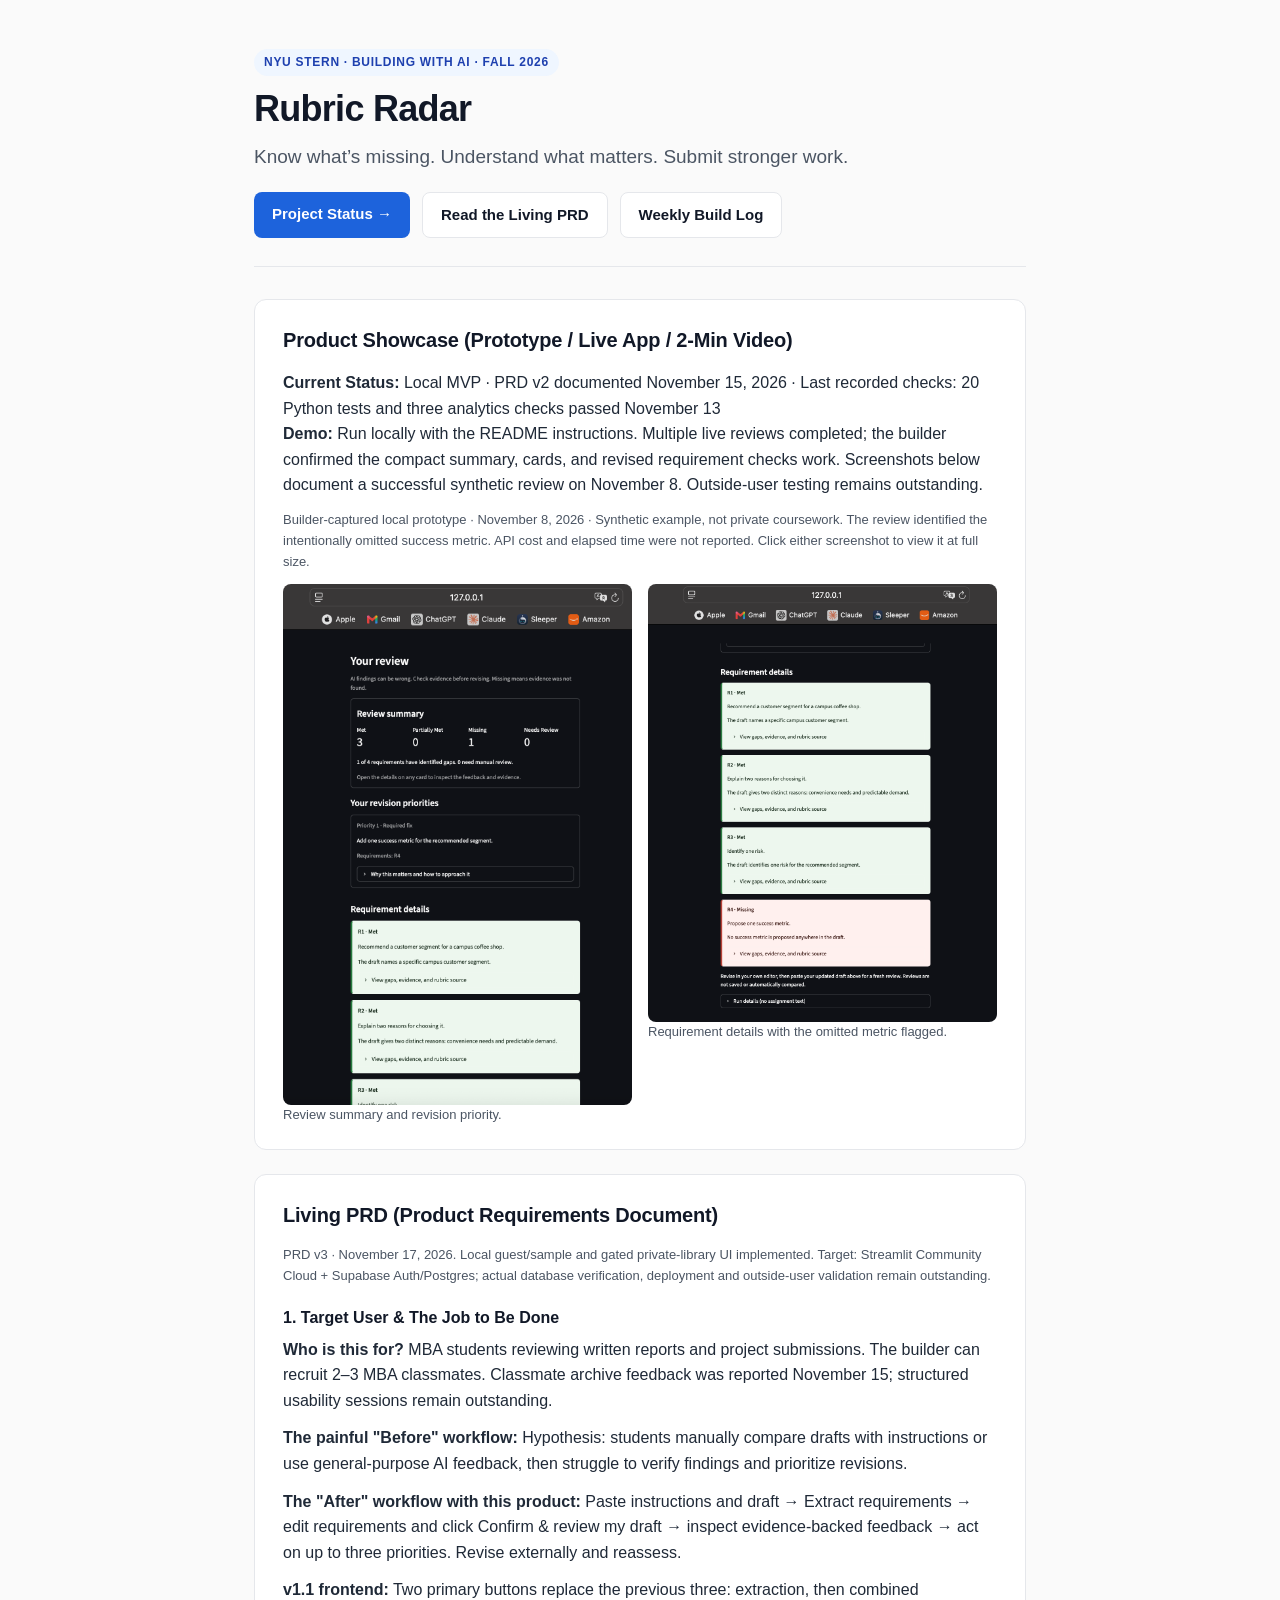
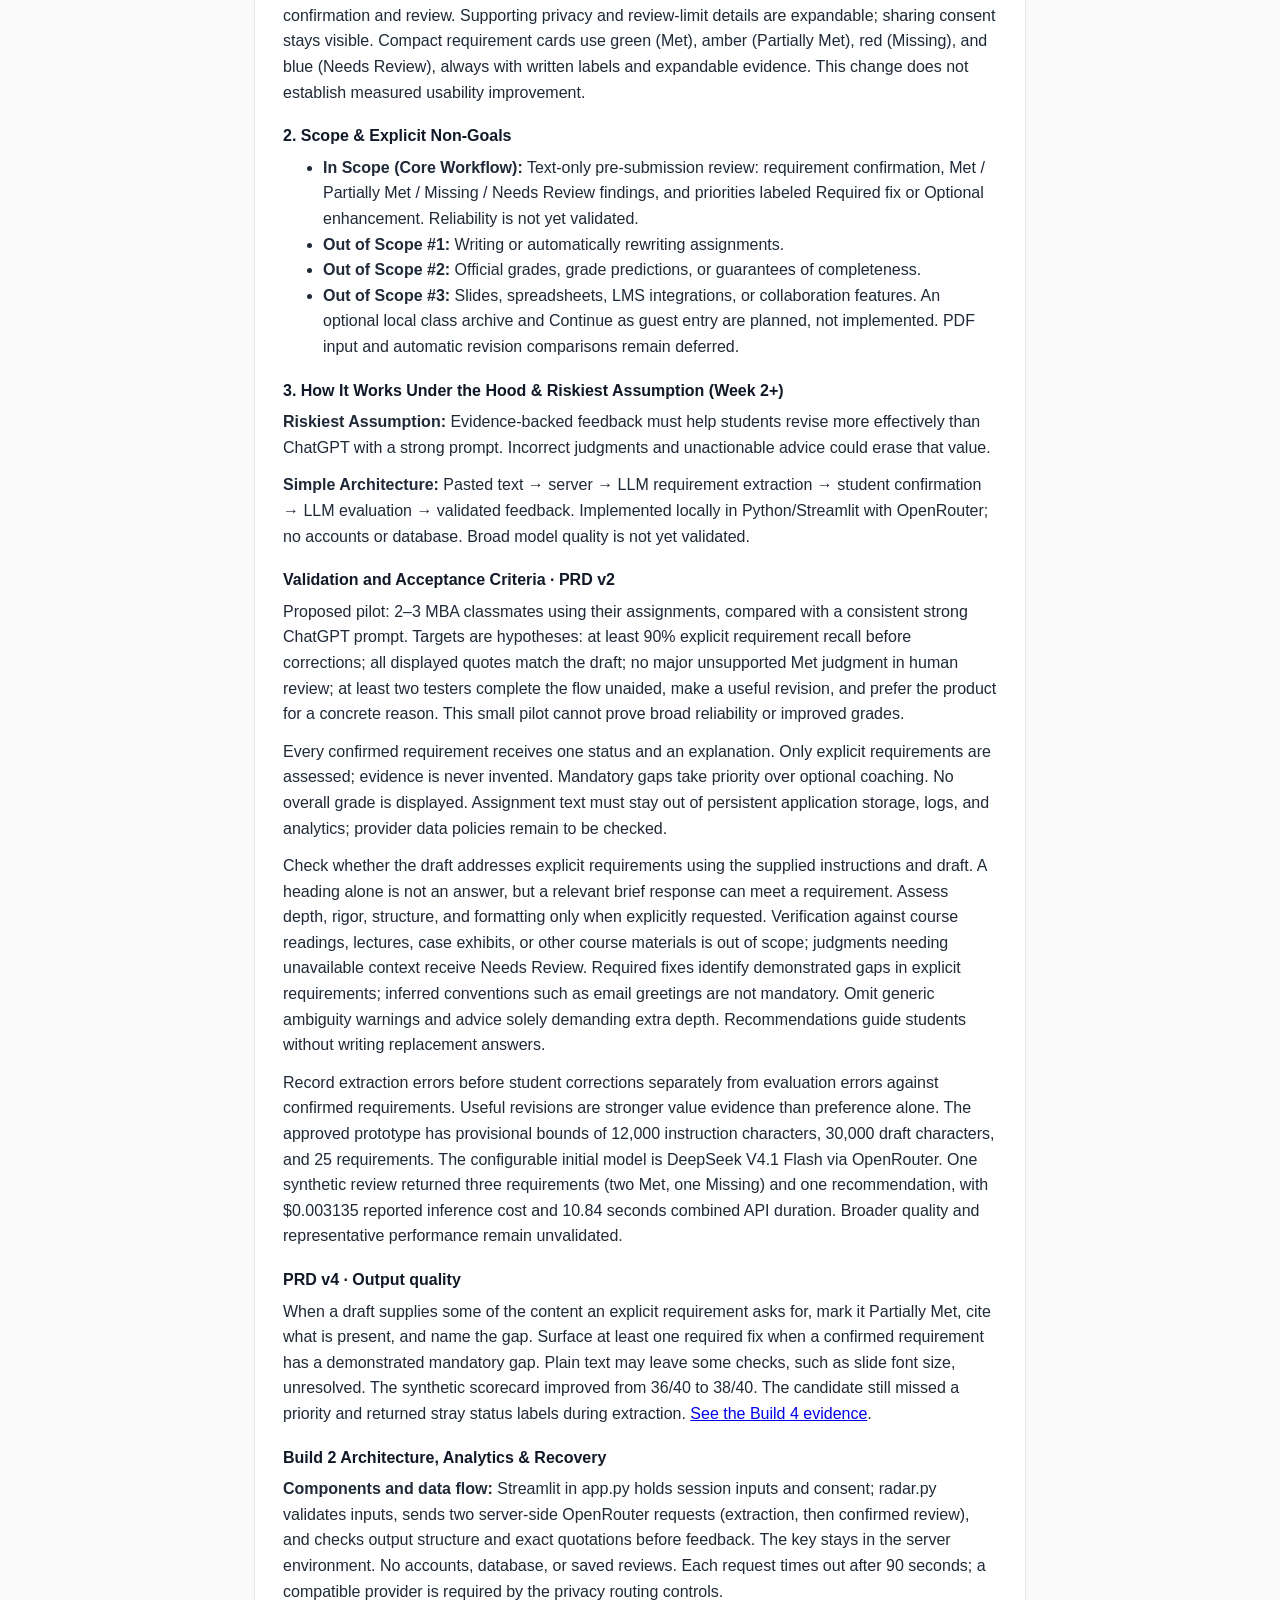
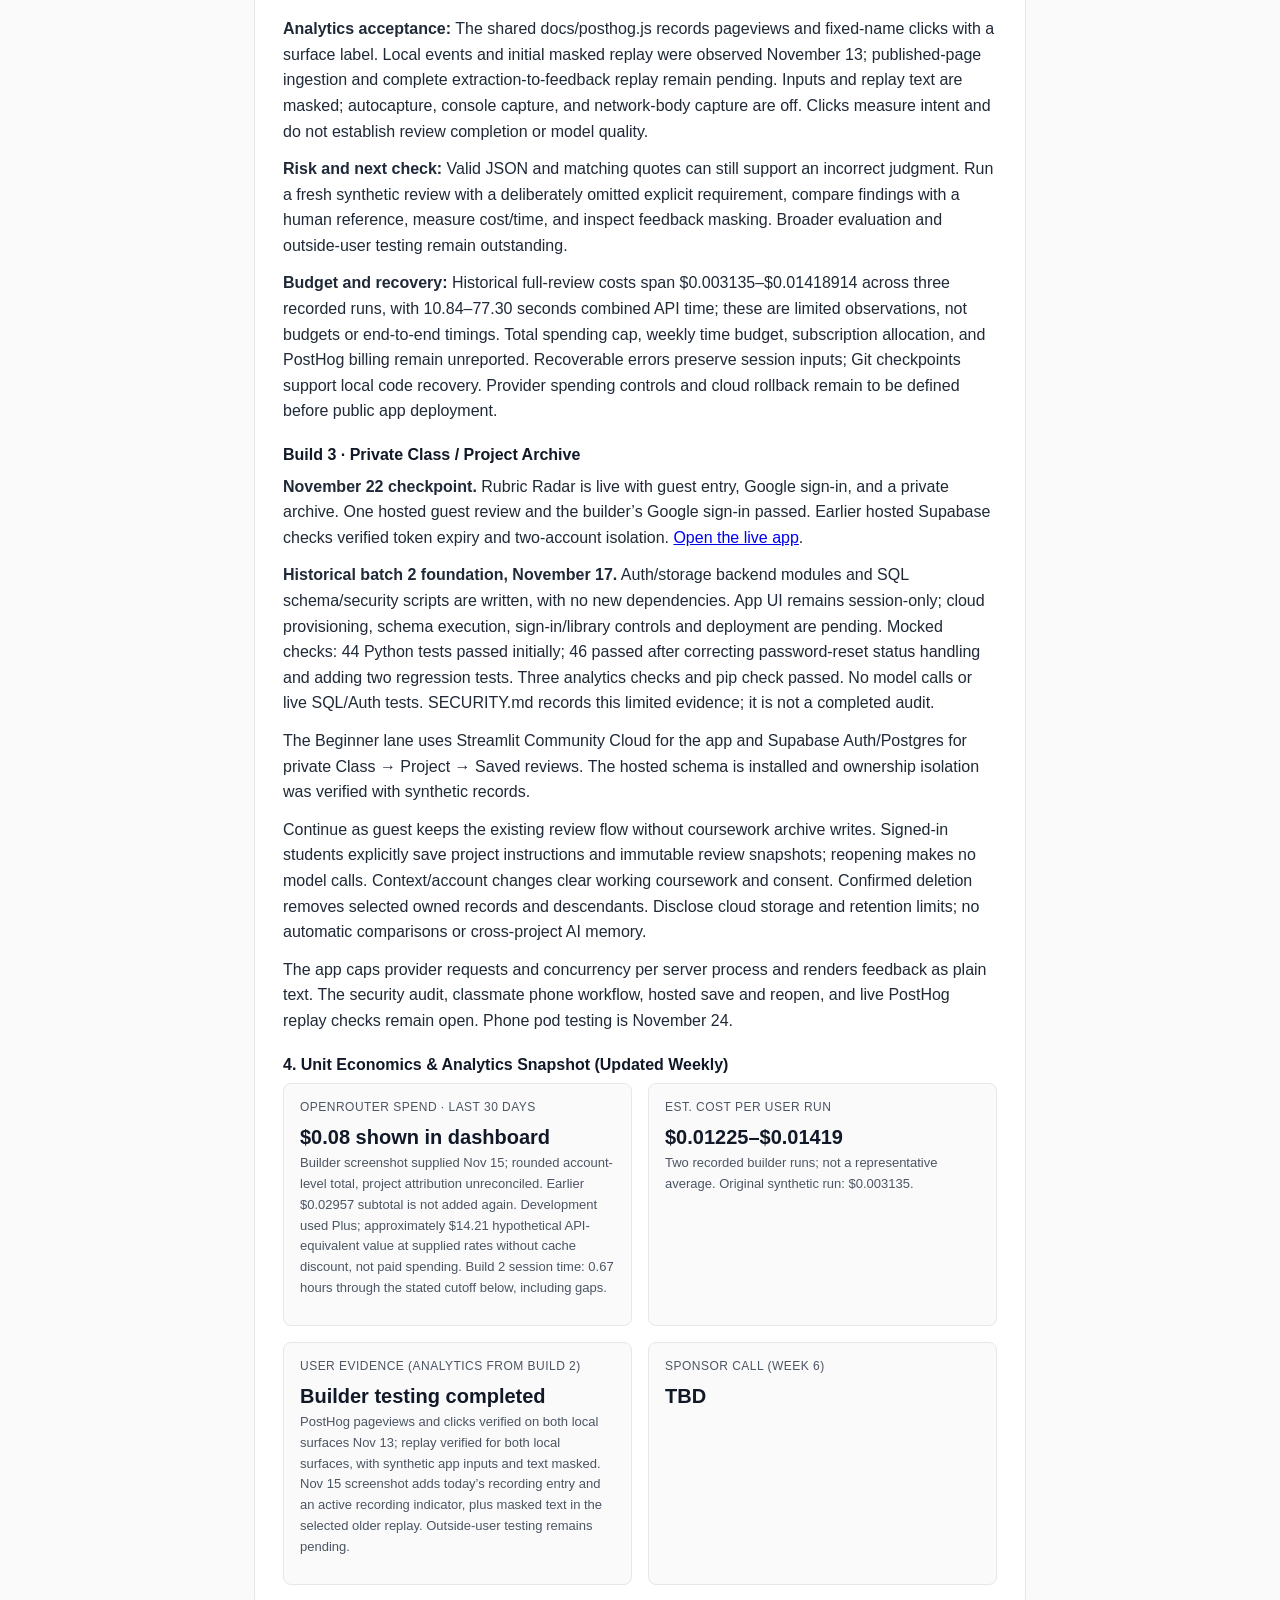
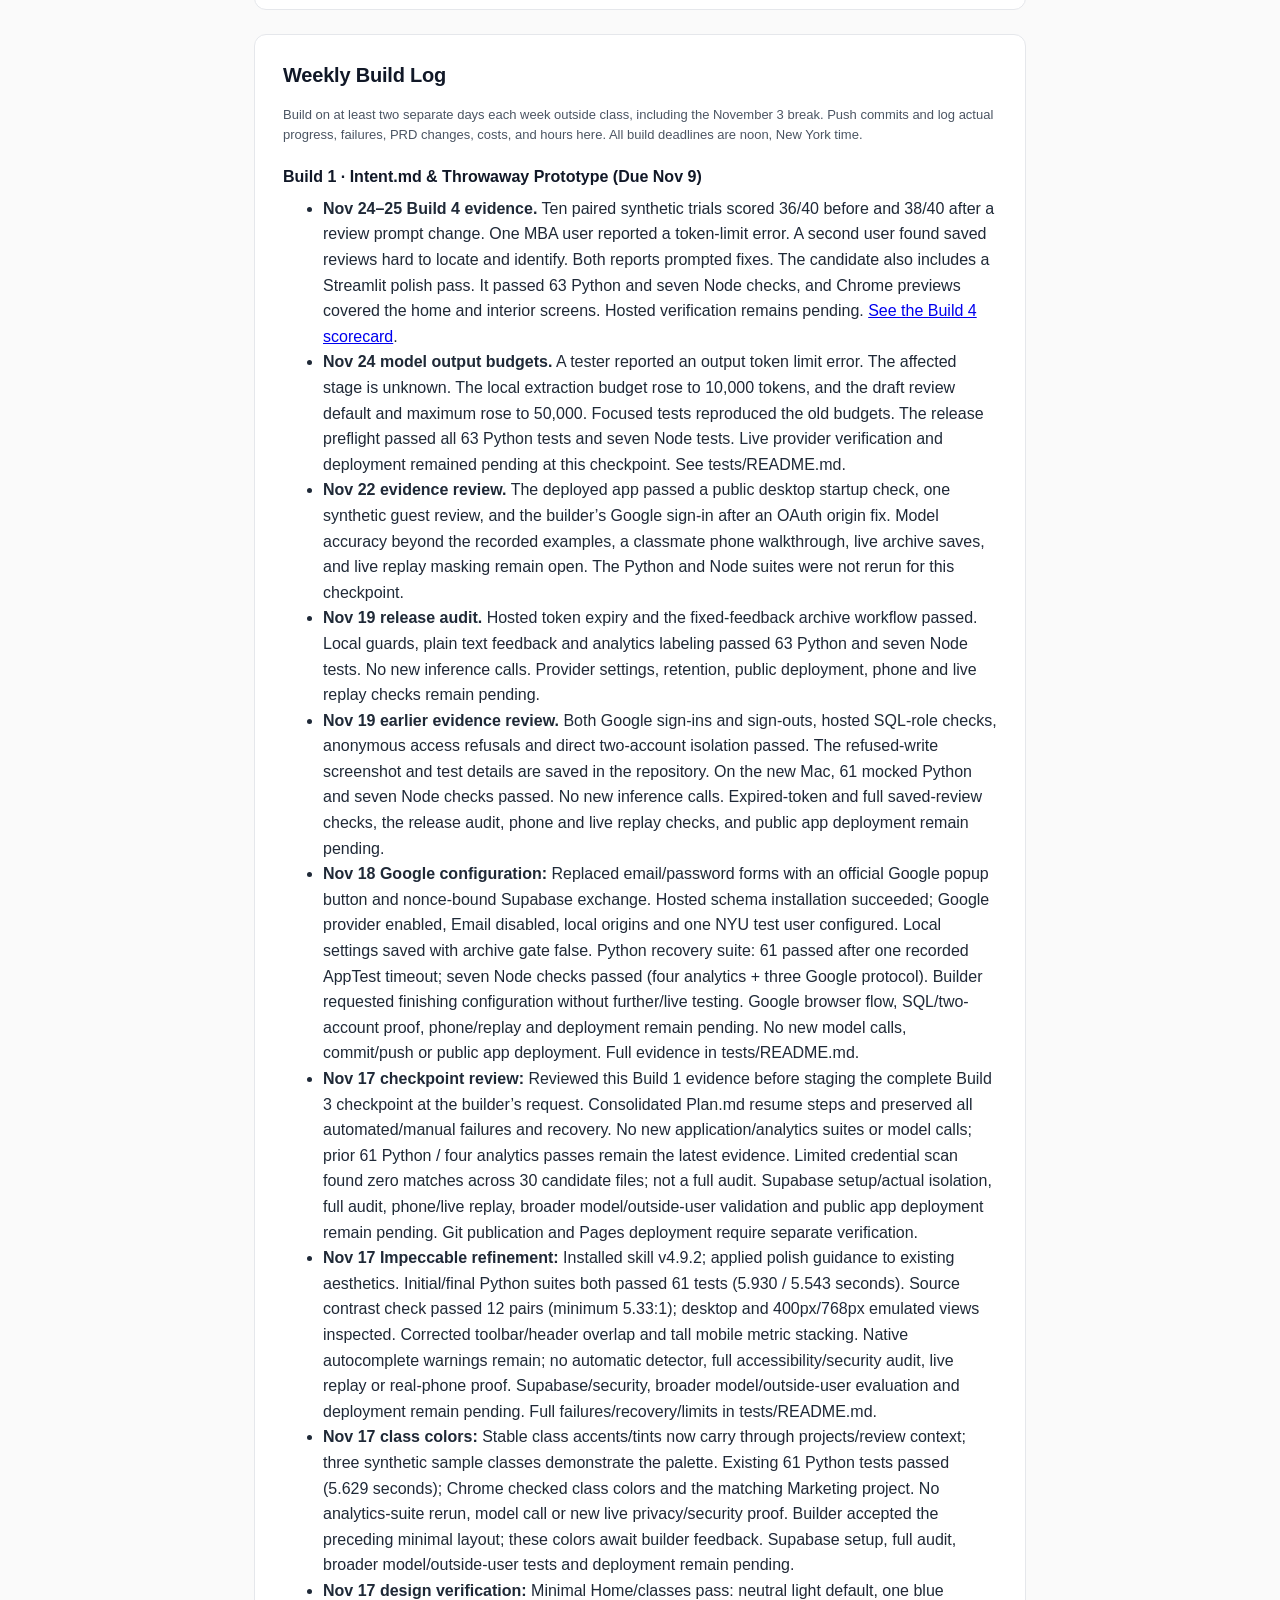
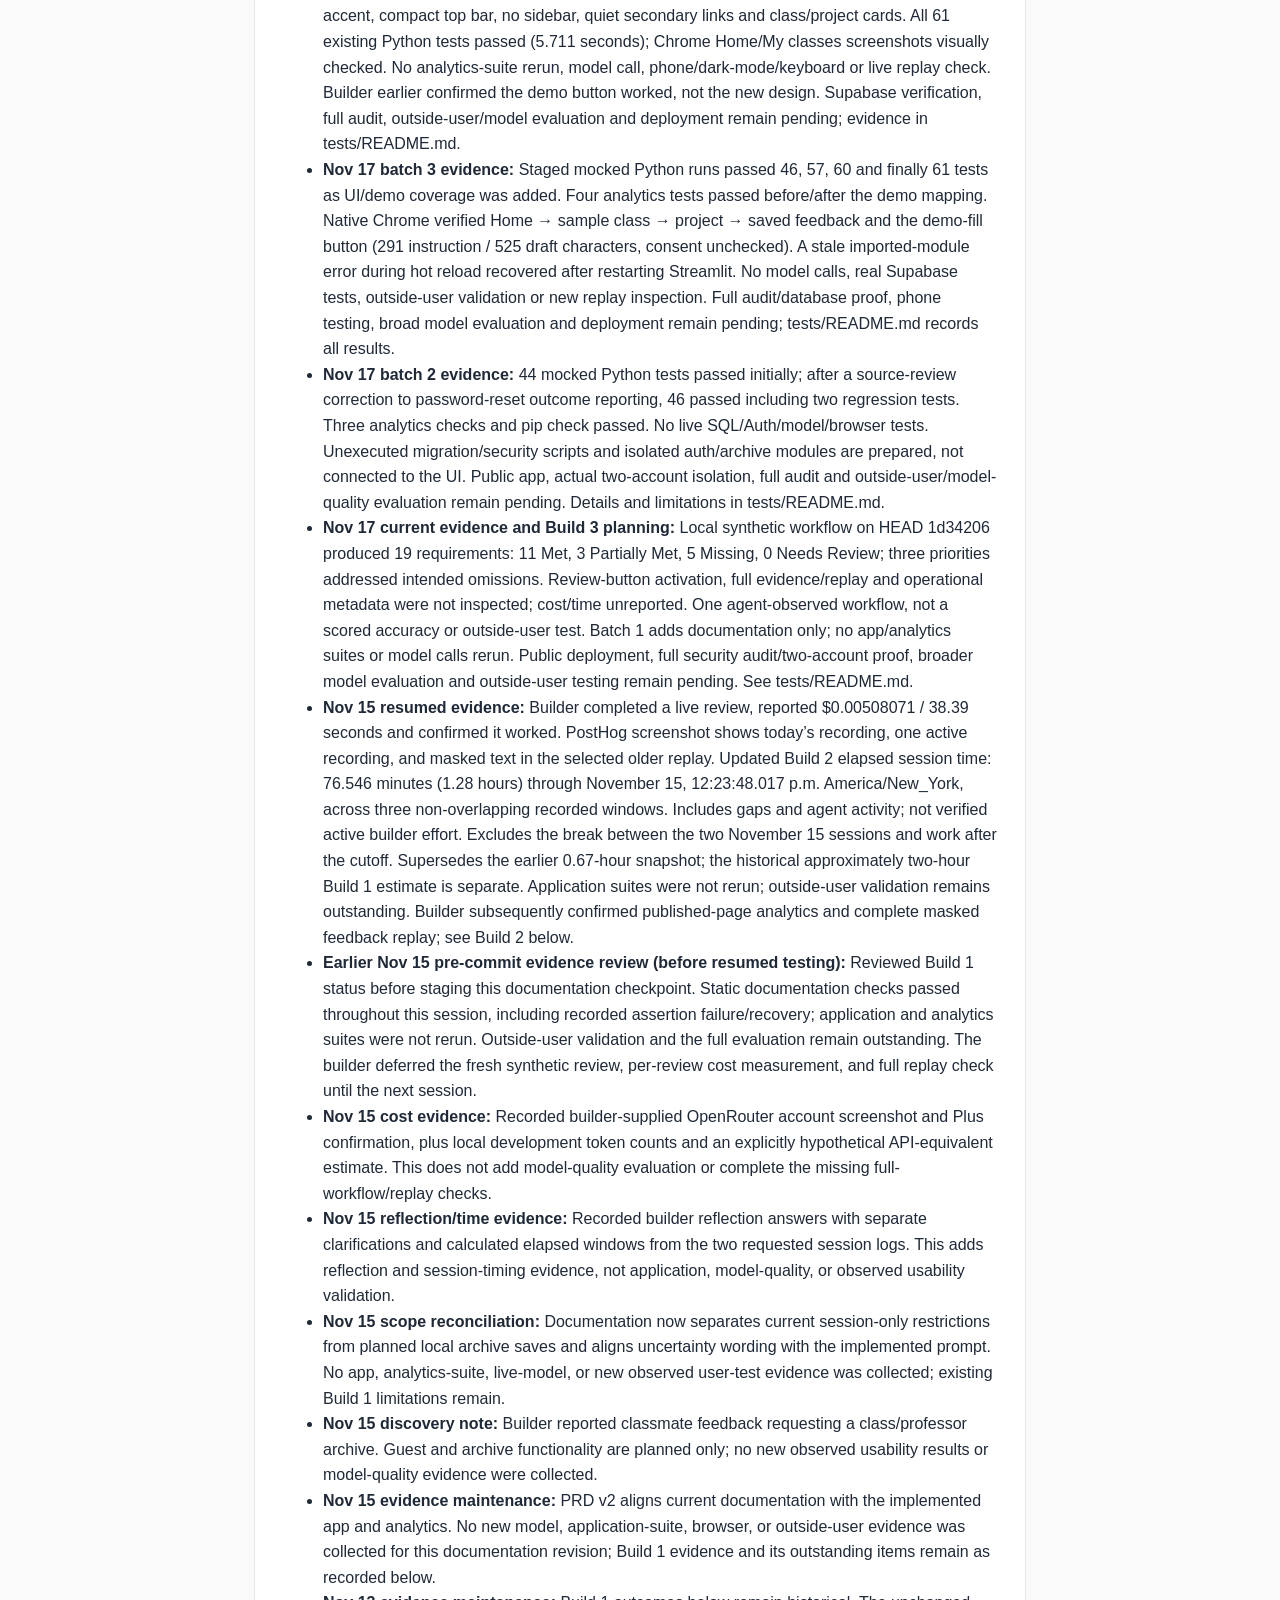
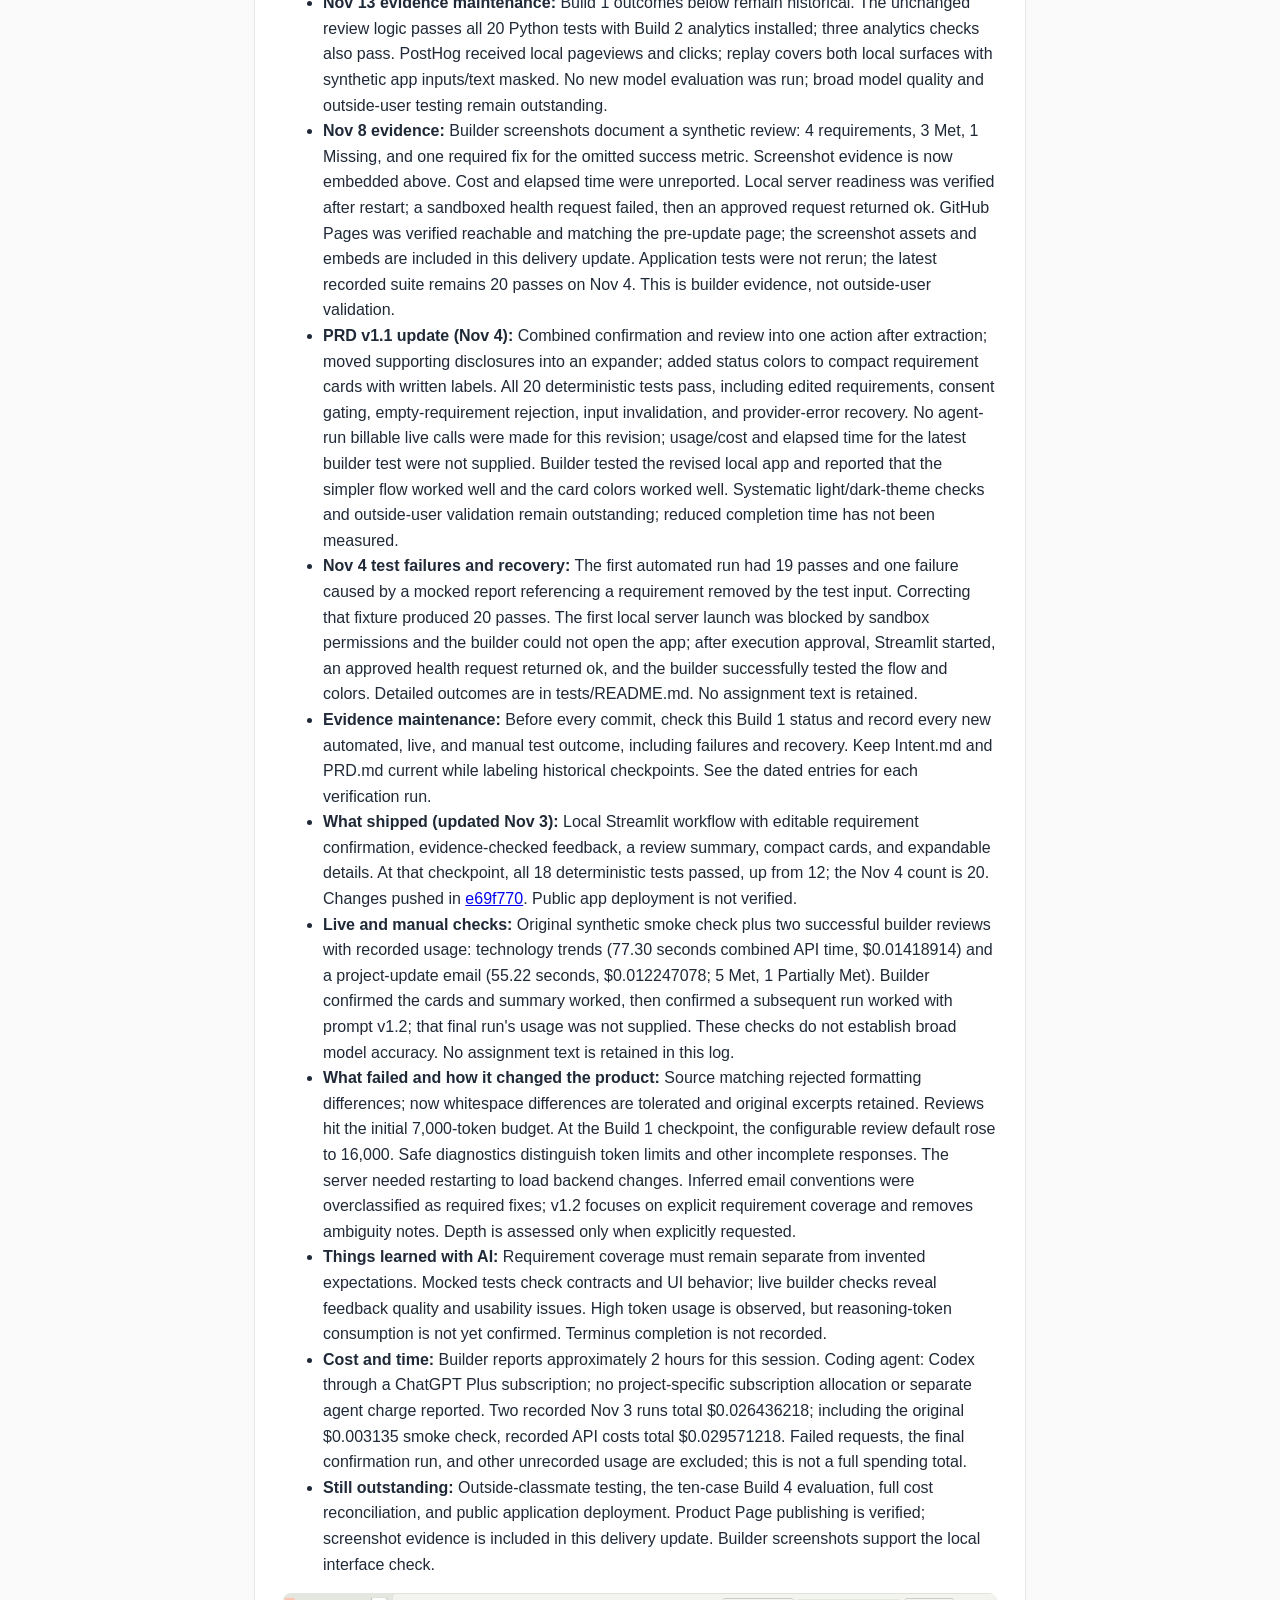
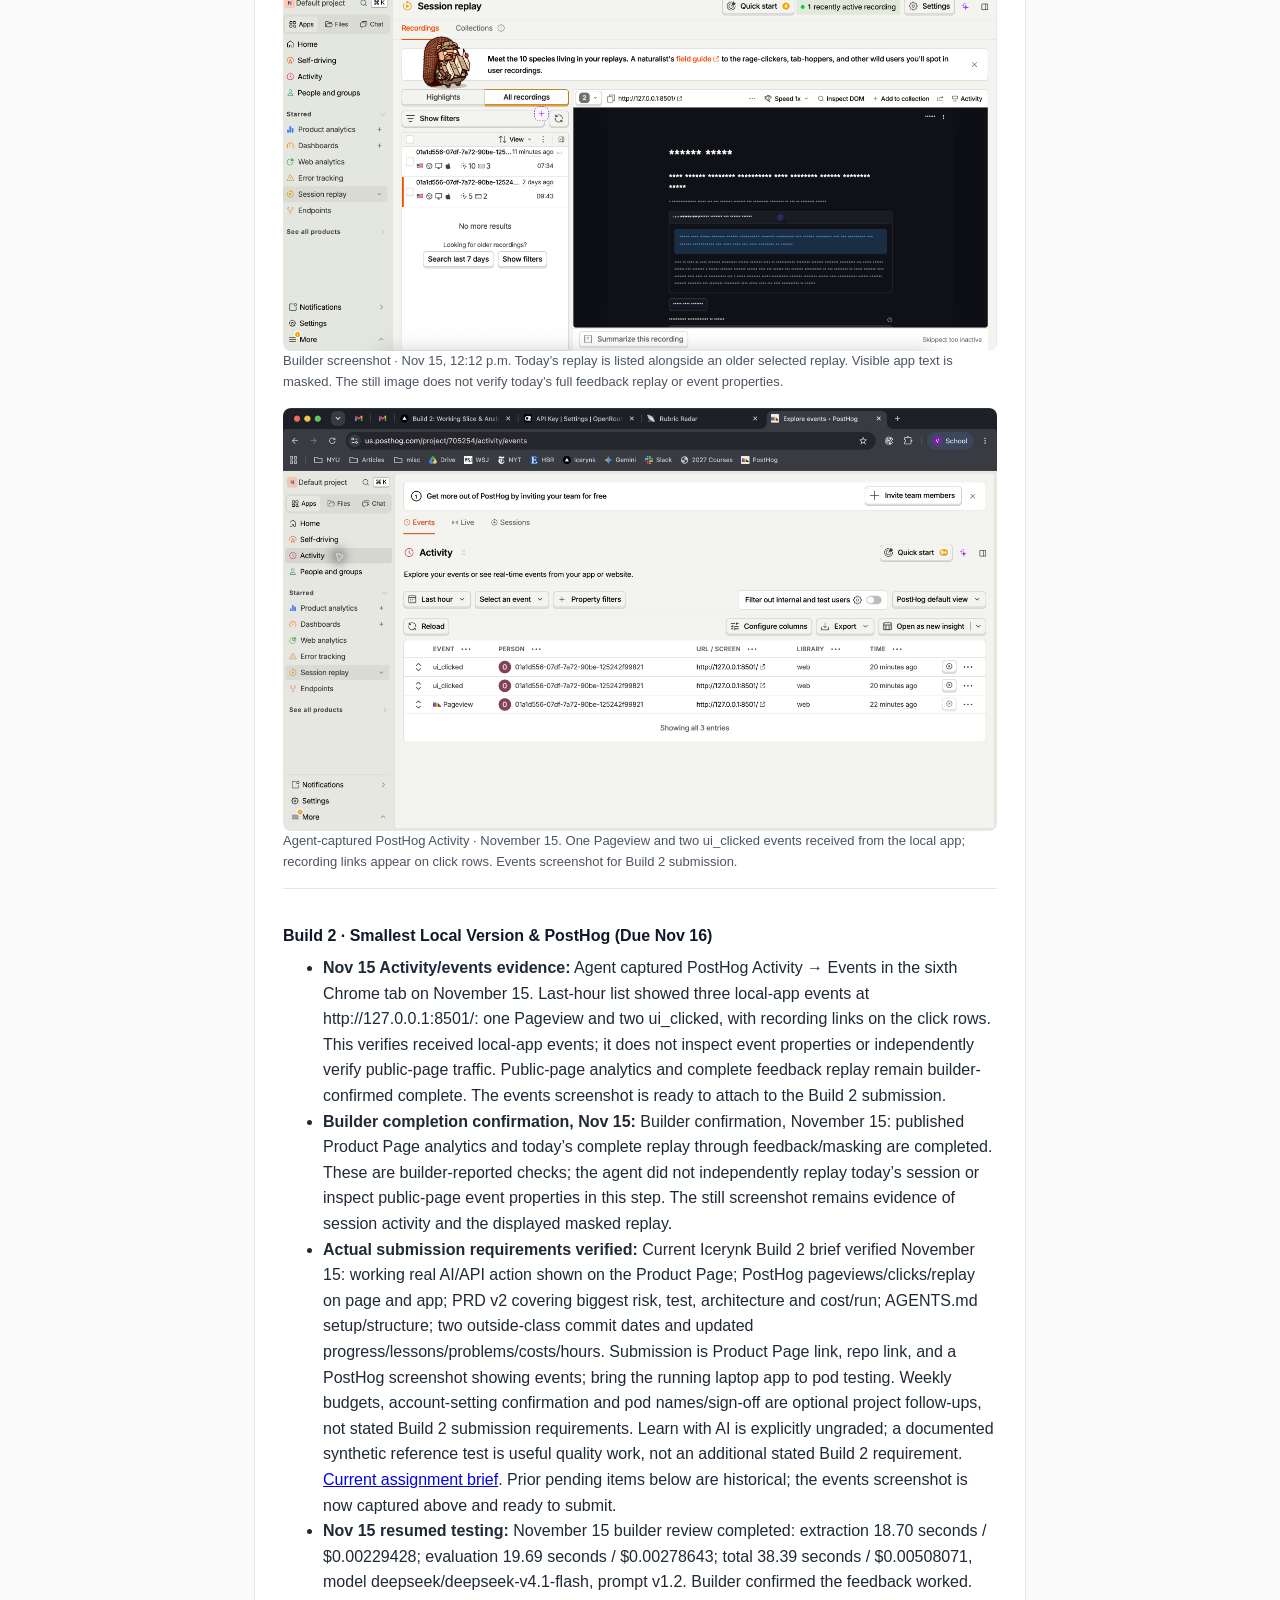
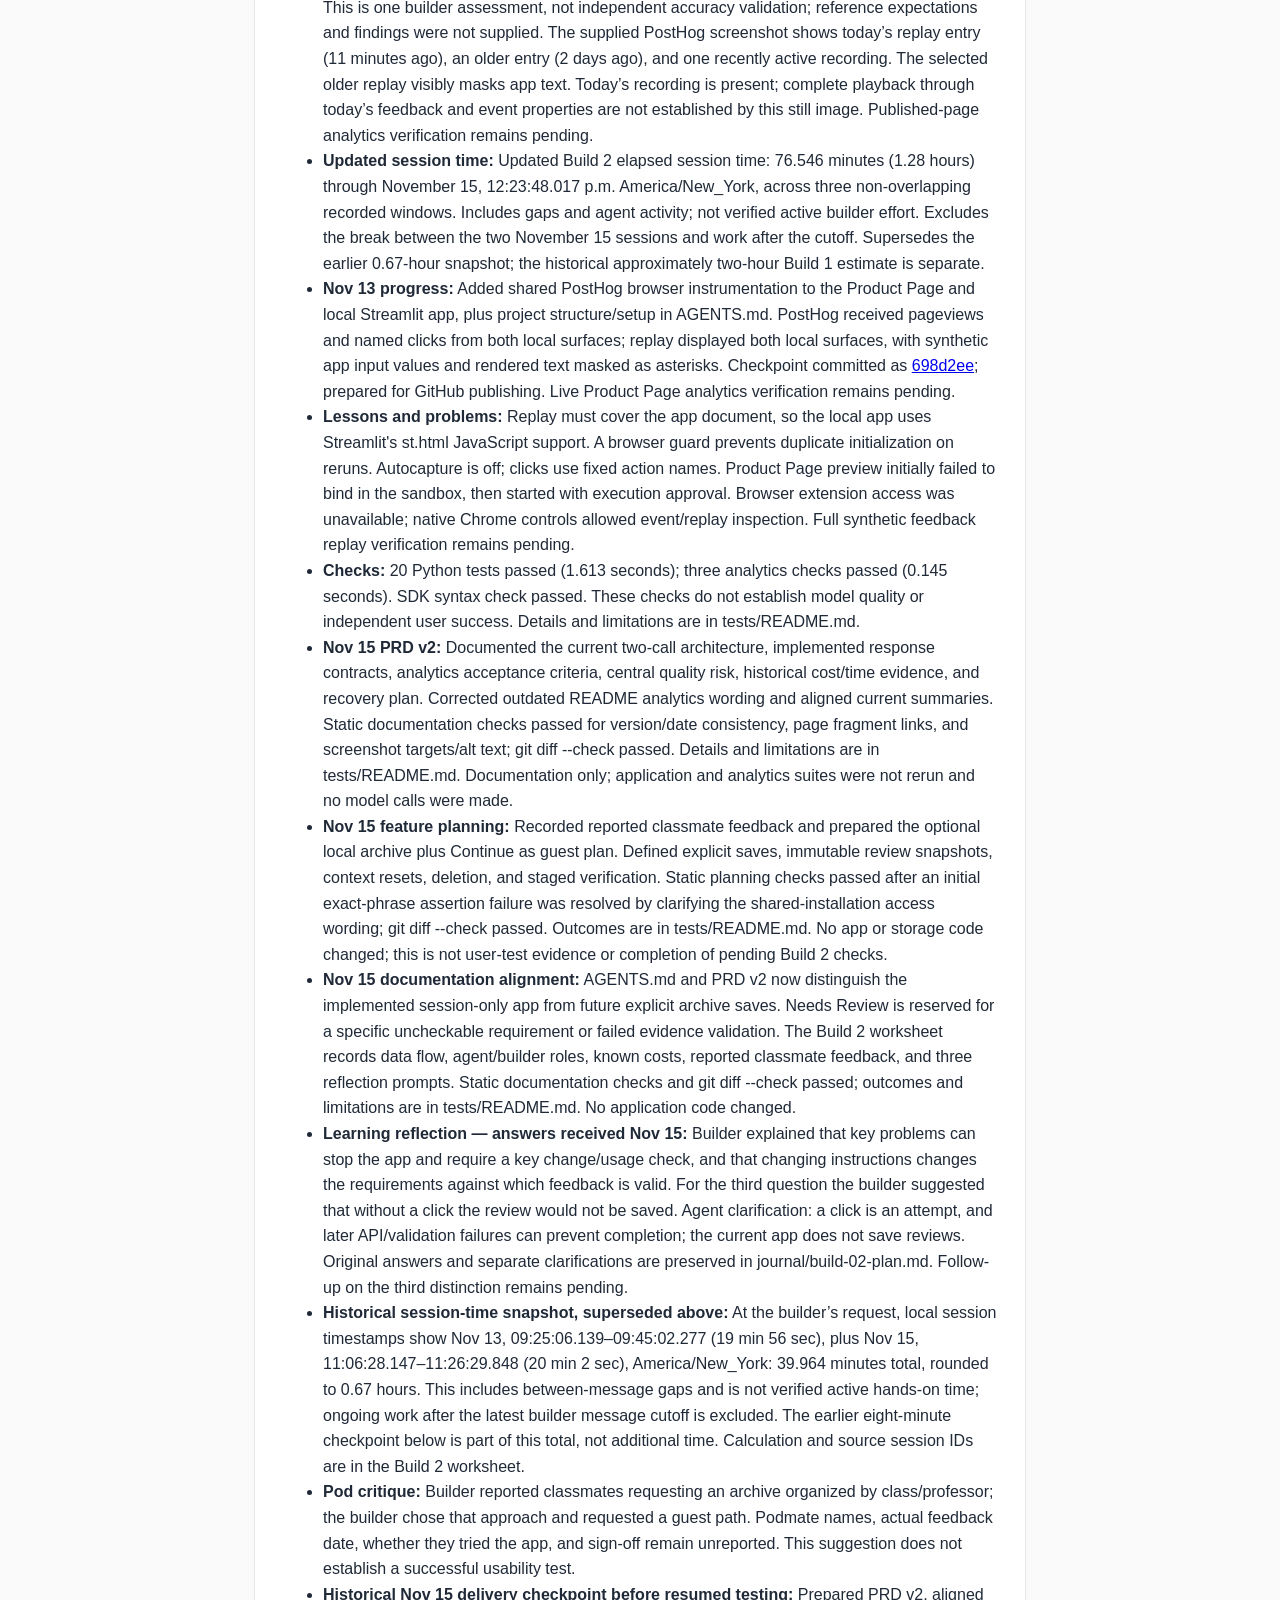
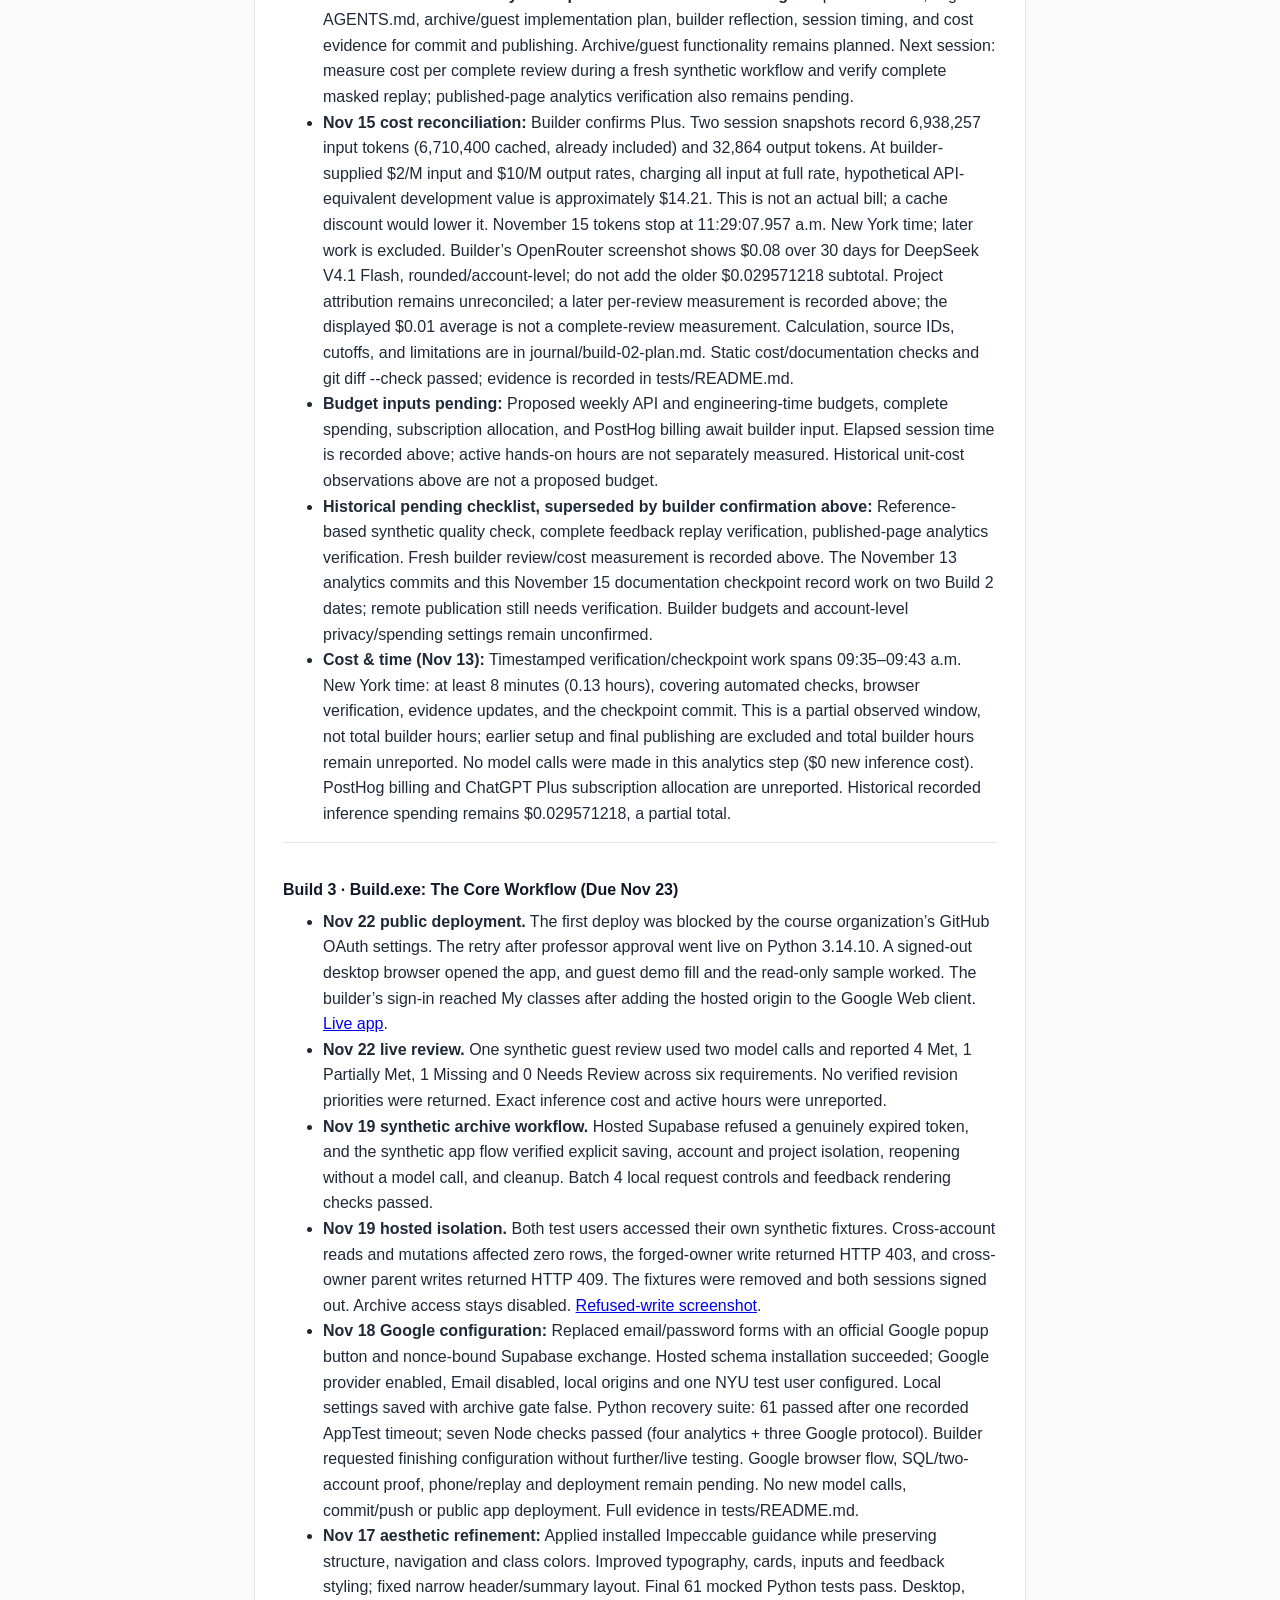
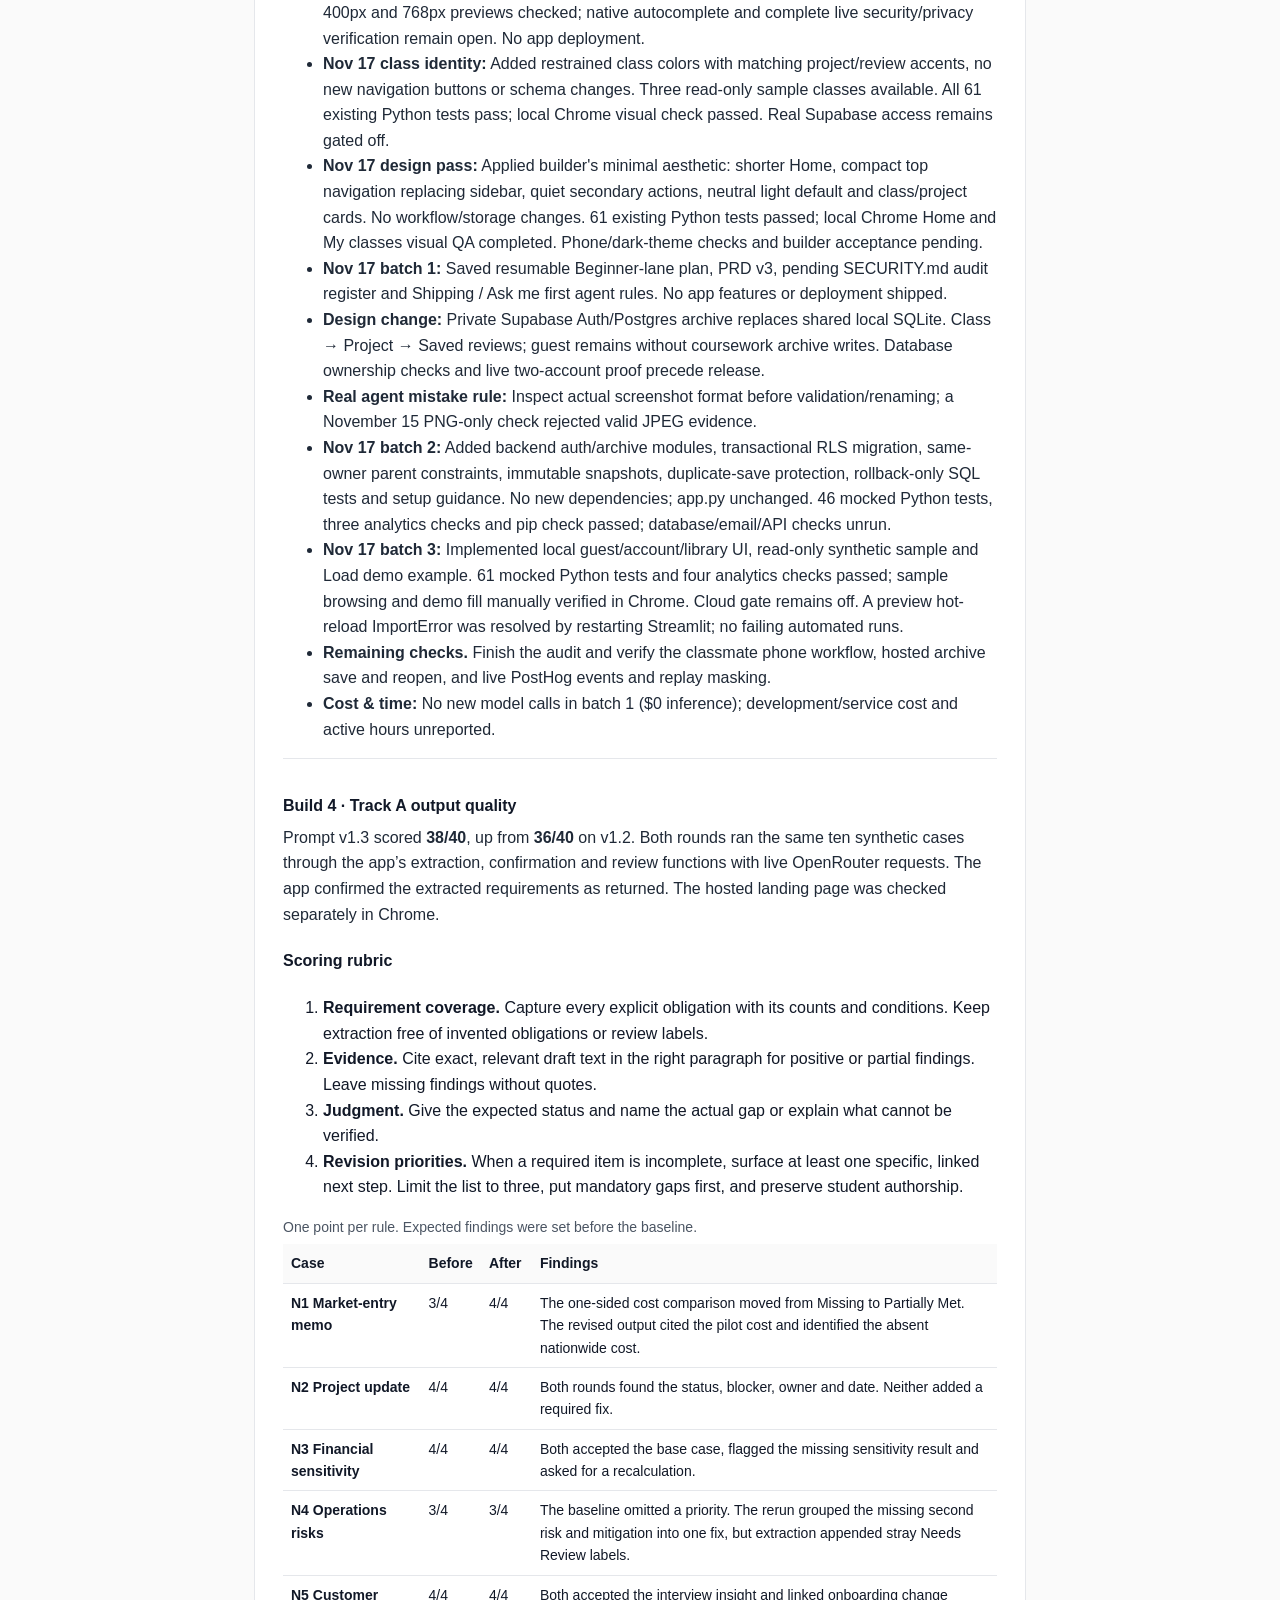
==== commit 8ddfea7e: "Polish Rubric Radar and surface saved review history" ====
--- a/docs/index.html
+++ b/docs/index.html
@@ -273,7 +273,7 @@
       <div class="log-entry">
         <h3>Build 1 · Intent.md & Throwaway Prototype (Due Nov 9)</h3>
         <ul>
-          <li><strong>Nov 24 Build 4 evidence.</strong> Ten paired synthetic trials scored 36/40 before and 38/40 after a review prompt change. The candidate passed 63 Python and seven Node checks. Outside target-user feedback and hosted verification of the revised workflow remain open. <a href="#build-4">See the Build 4 scorecard</a>.</li>
+          <li><strong>Nov 24–25 Build 4 evidence.</strong> Ten paired synthetic trials scored 36/40 before and 38/40 after a review prompt change. One MBA user reported a token-limit error. A second user found saved reviews hard to locate and identify. Both reports prompted fixes. The candidate also includes a Streamlit polish pass. It passed 63 Python and seven Node checks, and Chrome previews covered the home and interior screens. Hosted verification remains pending. <a href="#build-4">See the Build 4 scorecard</a>.</li>
           <li><strong>Nov 24 model output budgets.</strong> A tester reported an output token limit error. The affected stage is unknown. The local extraction budget rose to 10,000 tokens, and the draft review default and maximum rose to 50,000. Focused tests reproduced the old budgets. The release preflight passed all 63 Python tests and seven Node tests. Live provider verification and deployment remained pending at this checkpoint. See tests/README.md.</li>
           <li><strong>Nov 22 evidence review.</strong> The deployed app passed a public desktop startup check, one synthetic guest review, and the builder’s Google sign-in after an OAuth origin fix. Model accuracy beyond the recorded examples, a classmate phone walkthrough, live archive saves, and live replay masking remain open. The Python and Node suites were not rerun for this checkpoint.</li>
           <li><strong>Nov 19 release audit.</strong> Hosted token expiry and the fixed-feedback archive workflow passed. Local guards, plain text feedback and analytics labeling passed 63 Python and seven Node tests. No new inference calls. Provider settings, retention, public deployment, phone and live replay checks remain pending.</li>
@@ -398,7 +398,10 @@
           <li><strong>M1.</strong> Before, the review asked the student to <q>Identify and state a second distinct reason for the proposed change.</q> After, it identified the same gap but returned no priority.</li>
         </ul>
         <p><strong>Cost and time.</strong> Forty requests cost $0.0357612754 in reported inference. The sum of request durations was 242.16 seconds across concurrent calls. Active builder time was unreported.</p>
-        <p><strong>Status.</strong> One run per case per prompt was scored against the fixed reference. The 38/40 score measures this test set. Independent target-user feedback and hosted verification of the revised workflow remain pending.</p>
+        <p><strong>Outside-user feedback.</strong> An MBA target user testing outside class reported an output-token-limit error. We raised the extraction output limit from 7,000 to 10,000 tokens and the default review output limit from 16,000 to 50,000 in commit <code>5ef1844</code>. Both rounds of the scored evaluation used the higher limits. The first user’s post-fix experience is unconfirmed.</p>
+        <p><strong>Saved review feedback.</strong> A second user found saved reviews only at the bottom of the review editor and saw a timestamp as the only label. The local project page now offers a Saved reviews dropdown alongside a separate New review button. Saved reviews use the assignment name and draft number, for example <q>Market entry · Draft 1</q>, with the timestamp shown separately. A synthetic check verified opening an existing review and reopening a newly saved review. A second-user retest remains pending.</p>
+        <p><strong>Streamlit polish.</strong> Warm-white surfaces and slate buttons carry through sign-in, the class and project library, the draft editor, and saved feedback. Class and feedback status colors still carry their original meaning. The local walkthrough covered desktop and emulated mobile and tablet layouts.</p>
+        <p><strong>Status.</strong> One run per case per prompt was scored against the fixed reference. The 38/40 score measures this test set. Hosted verification of the revised workflow remains pending.</p>
       </div>
 
       <div class="log-entry">
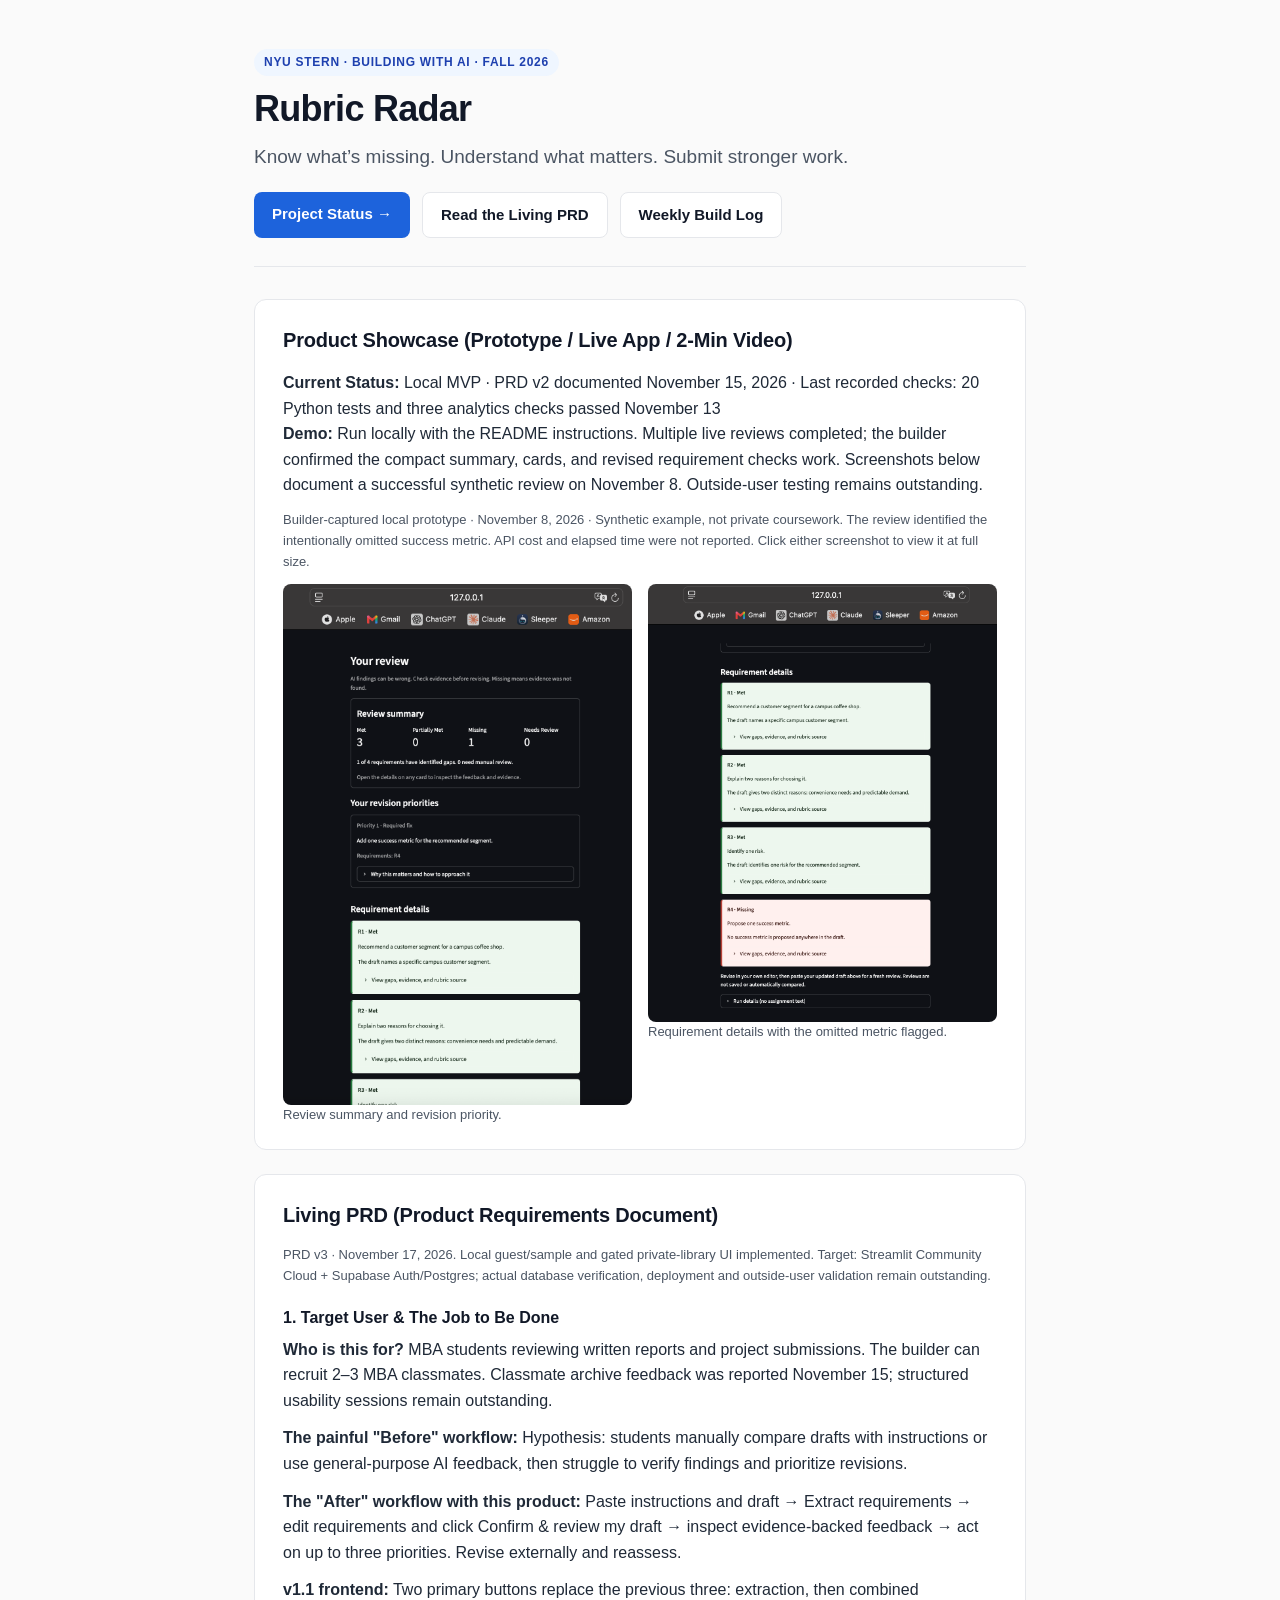
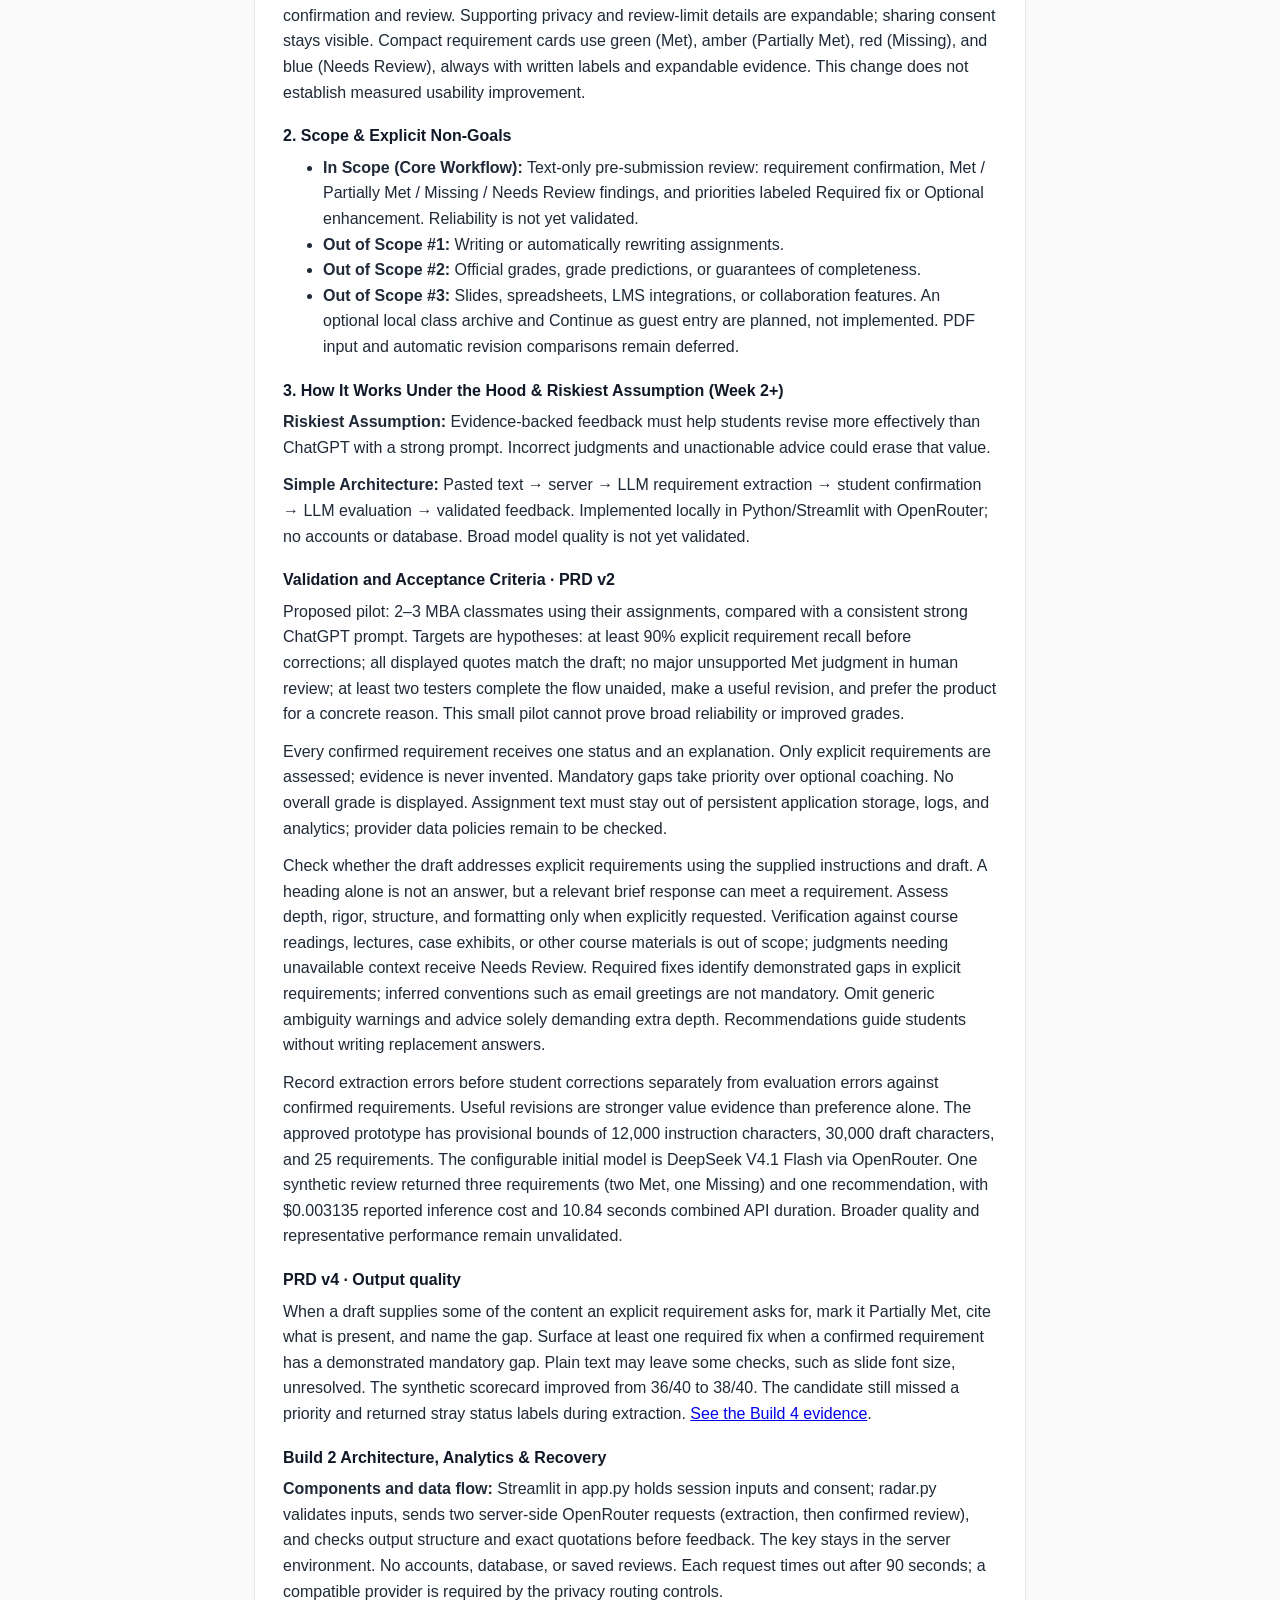
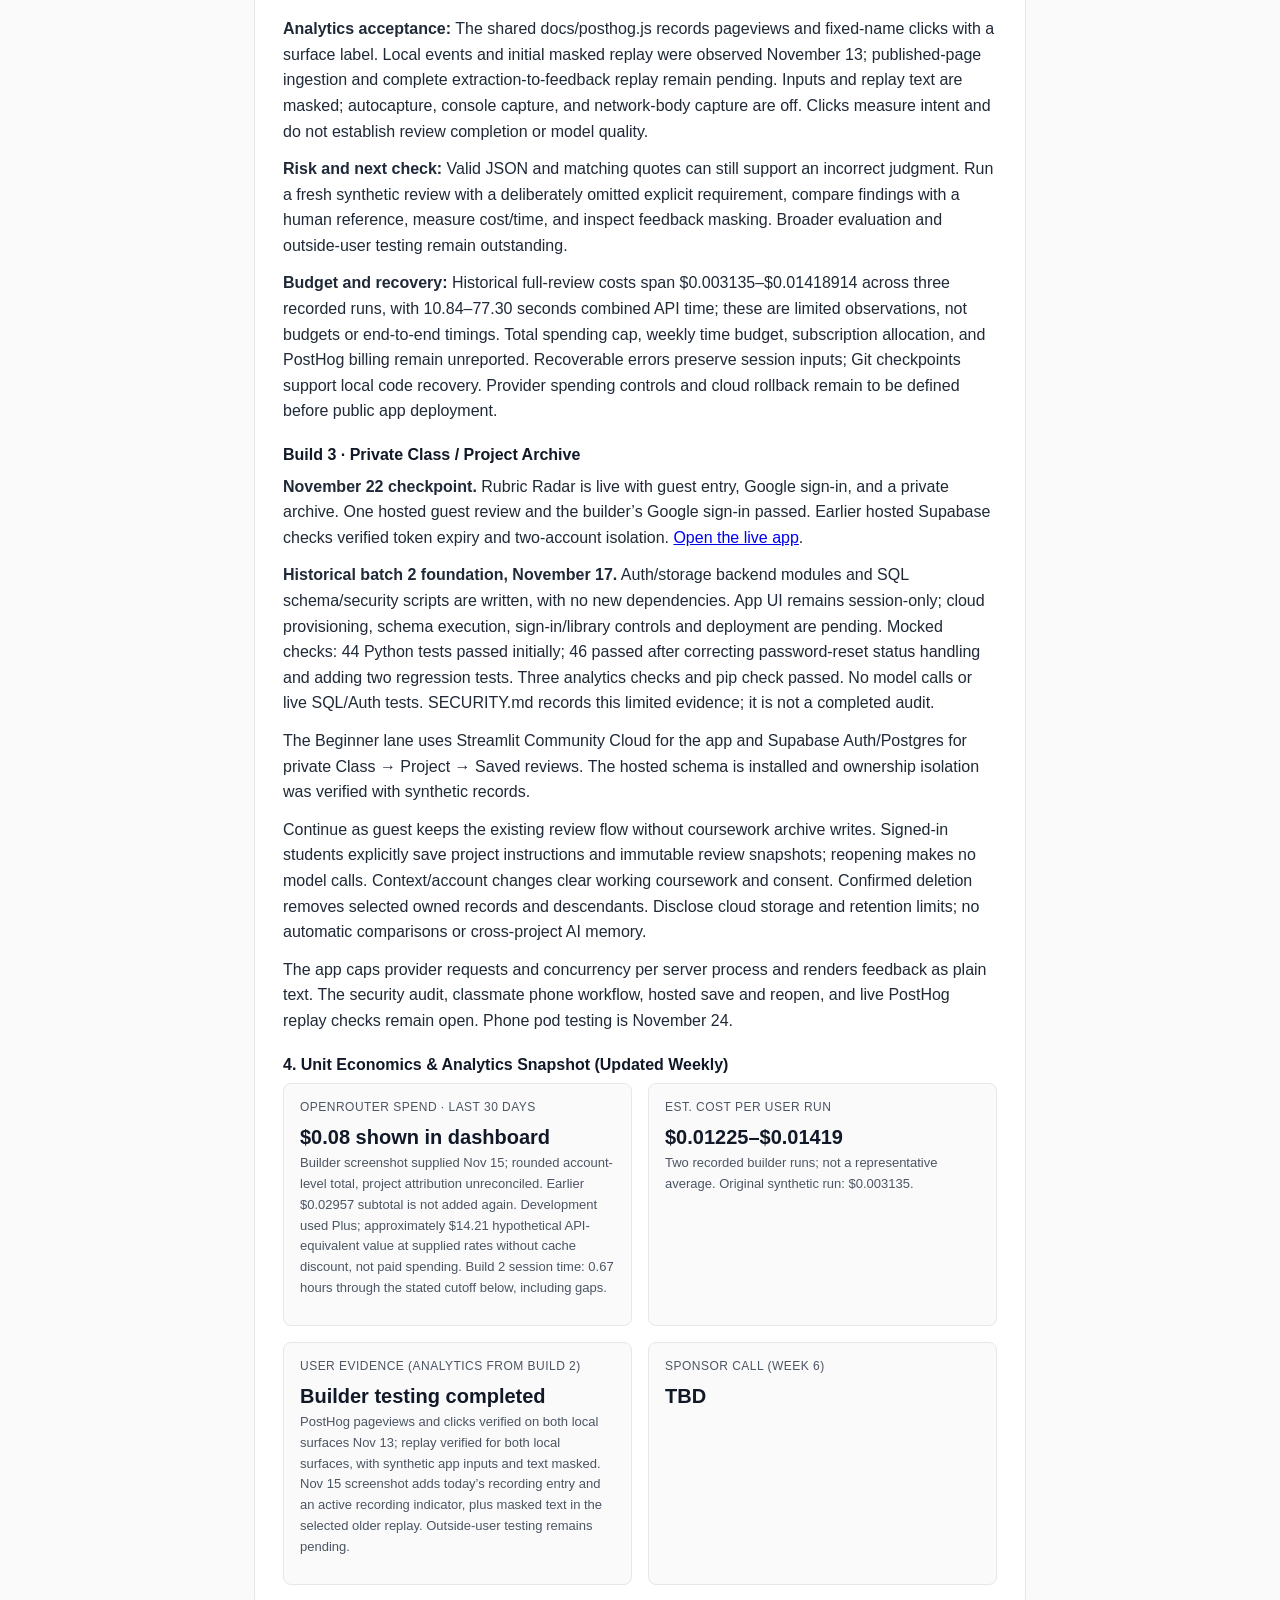
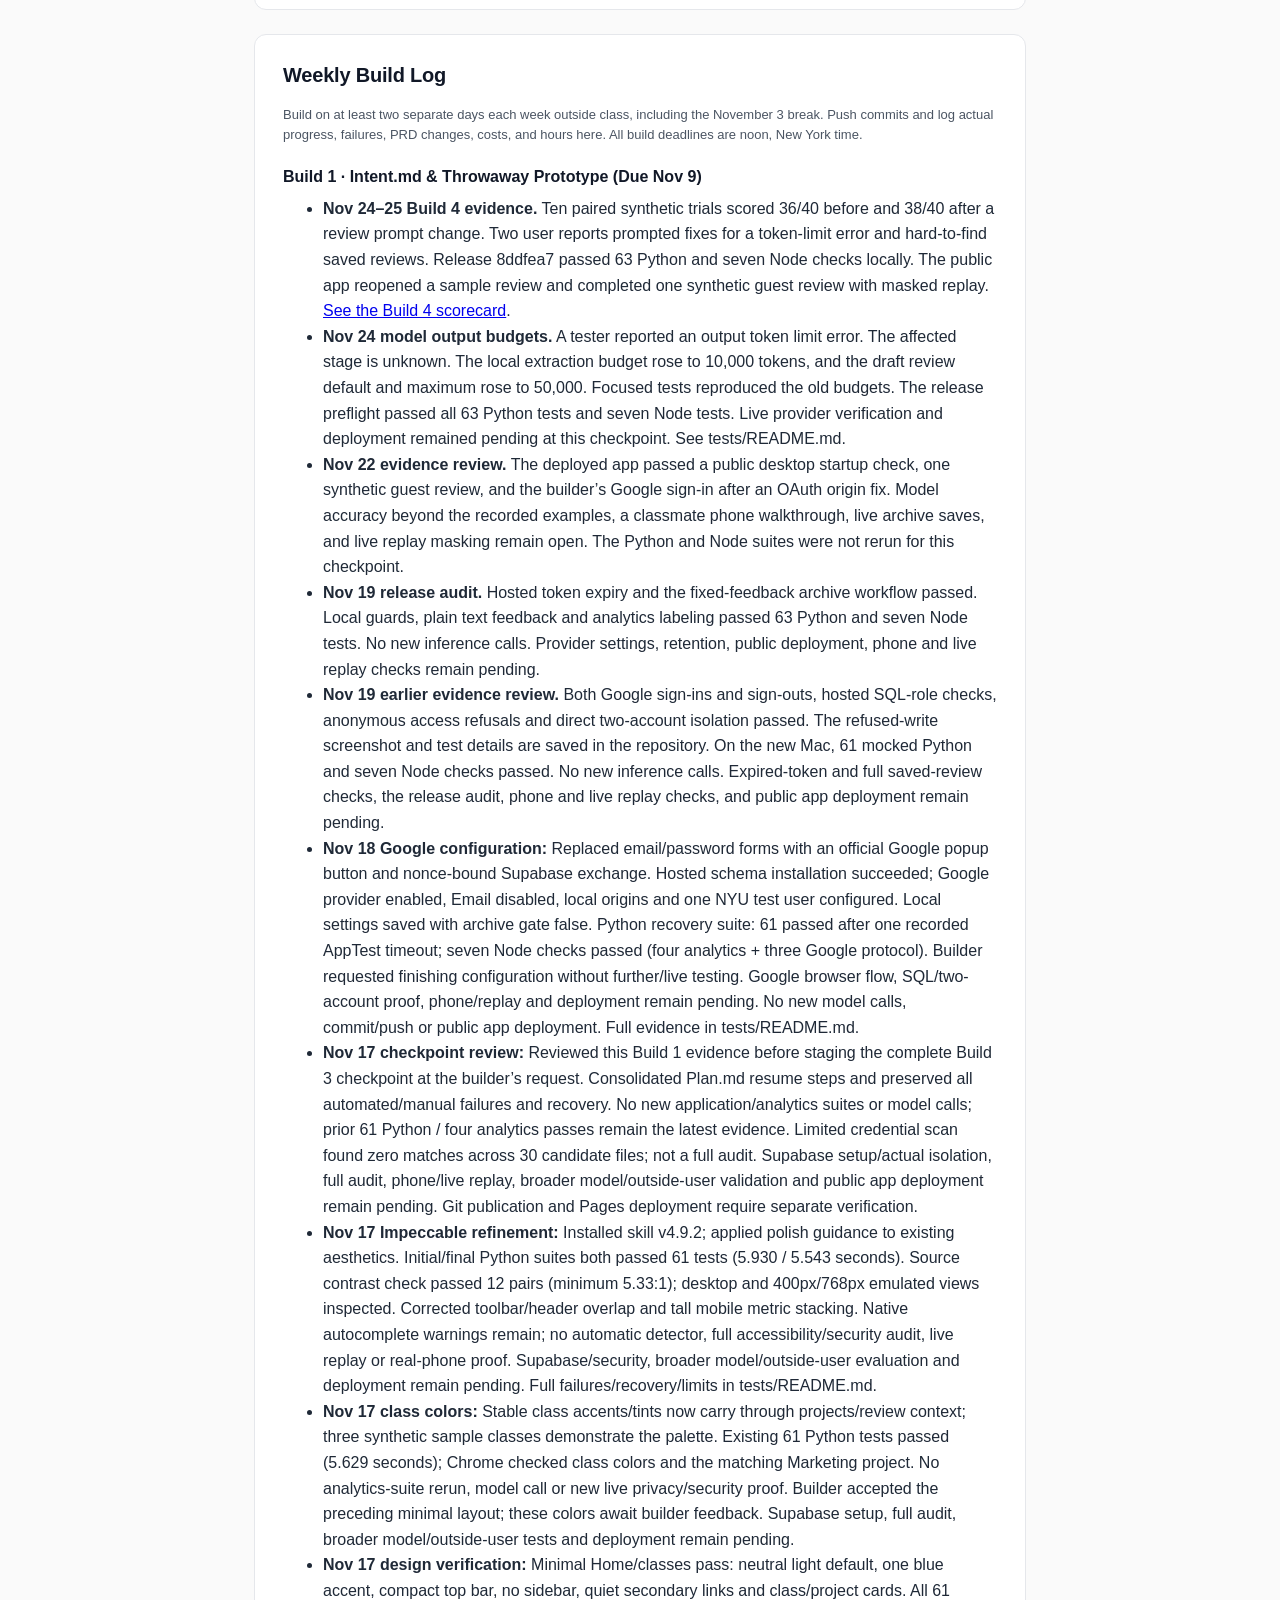
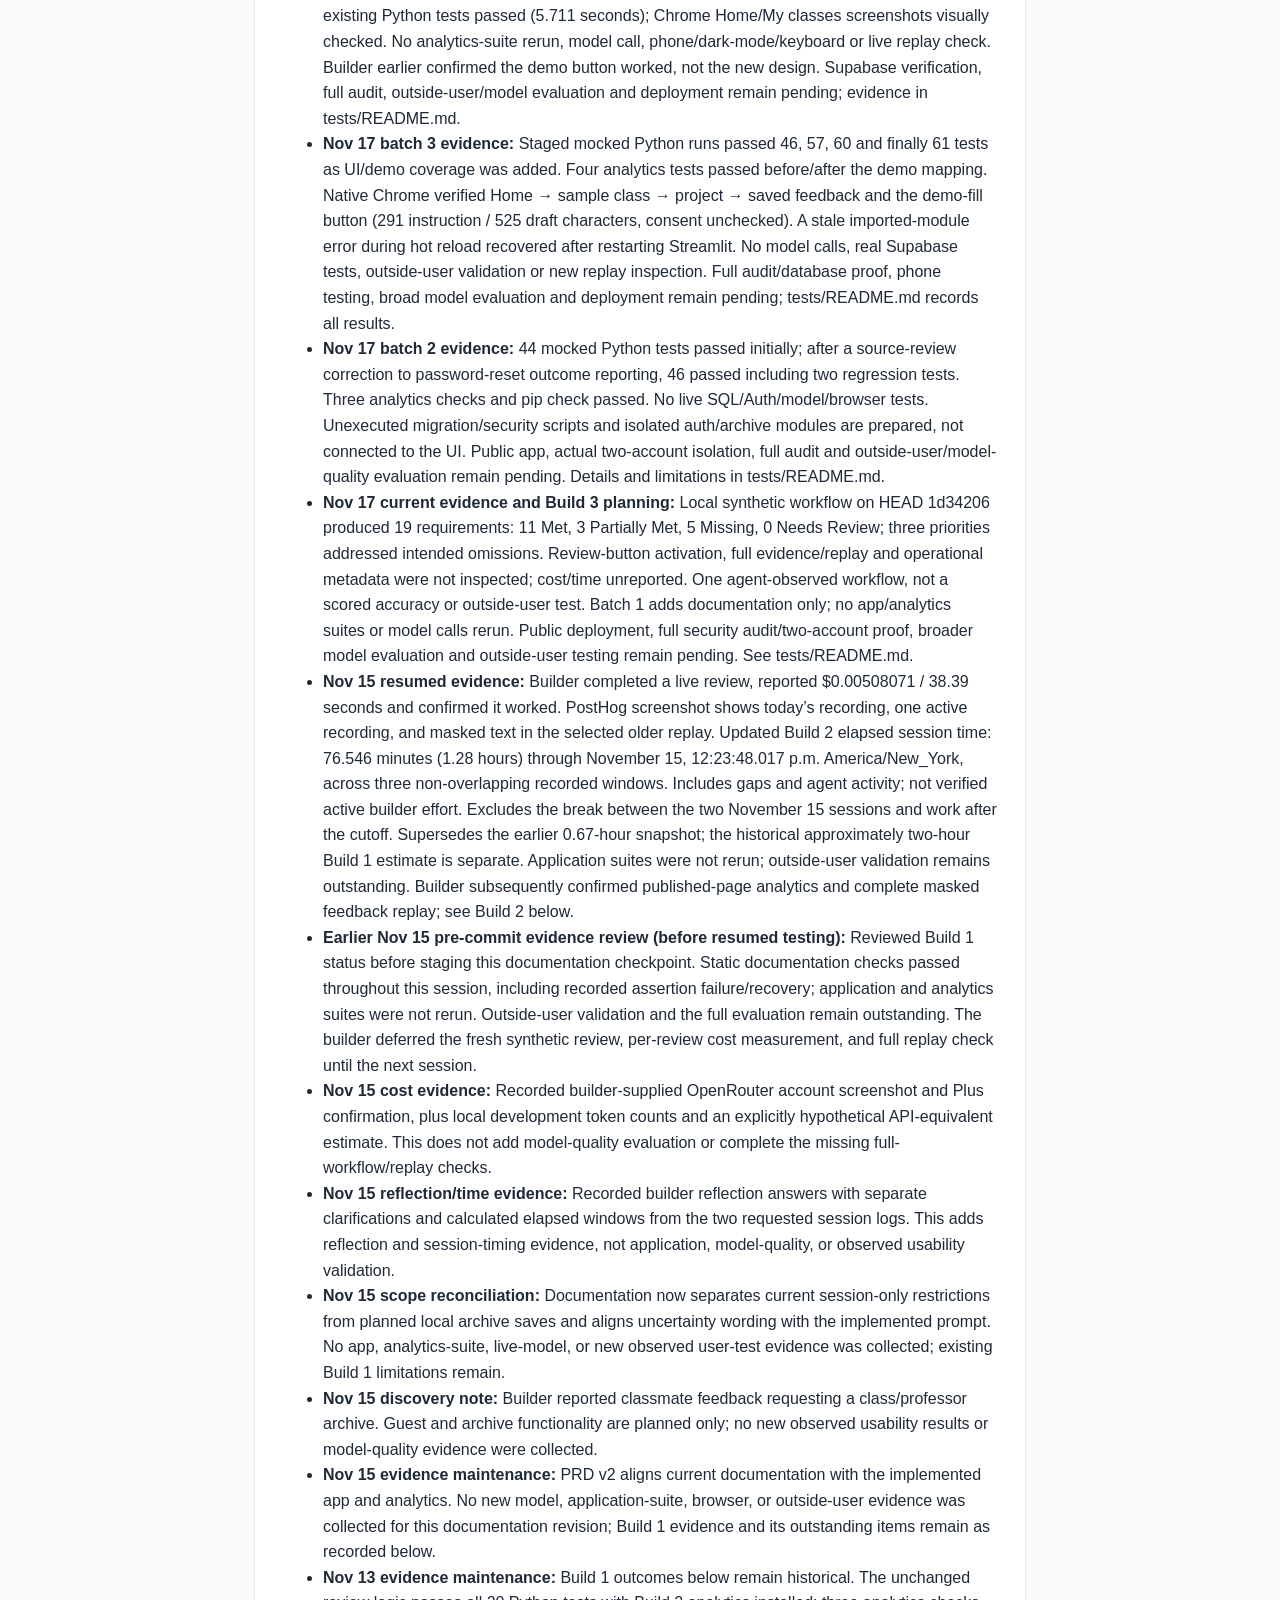
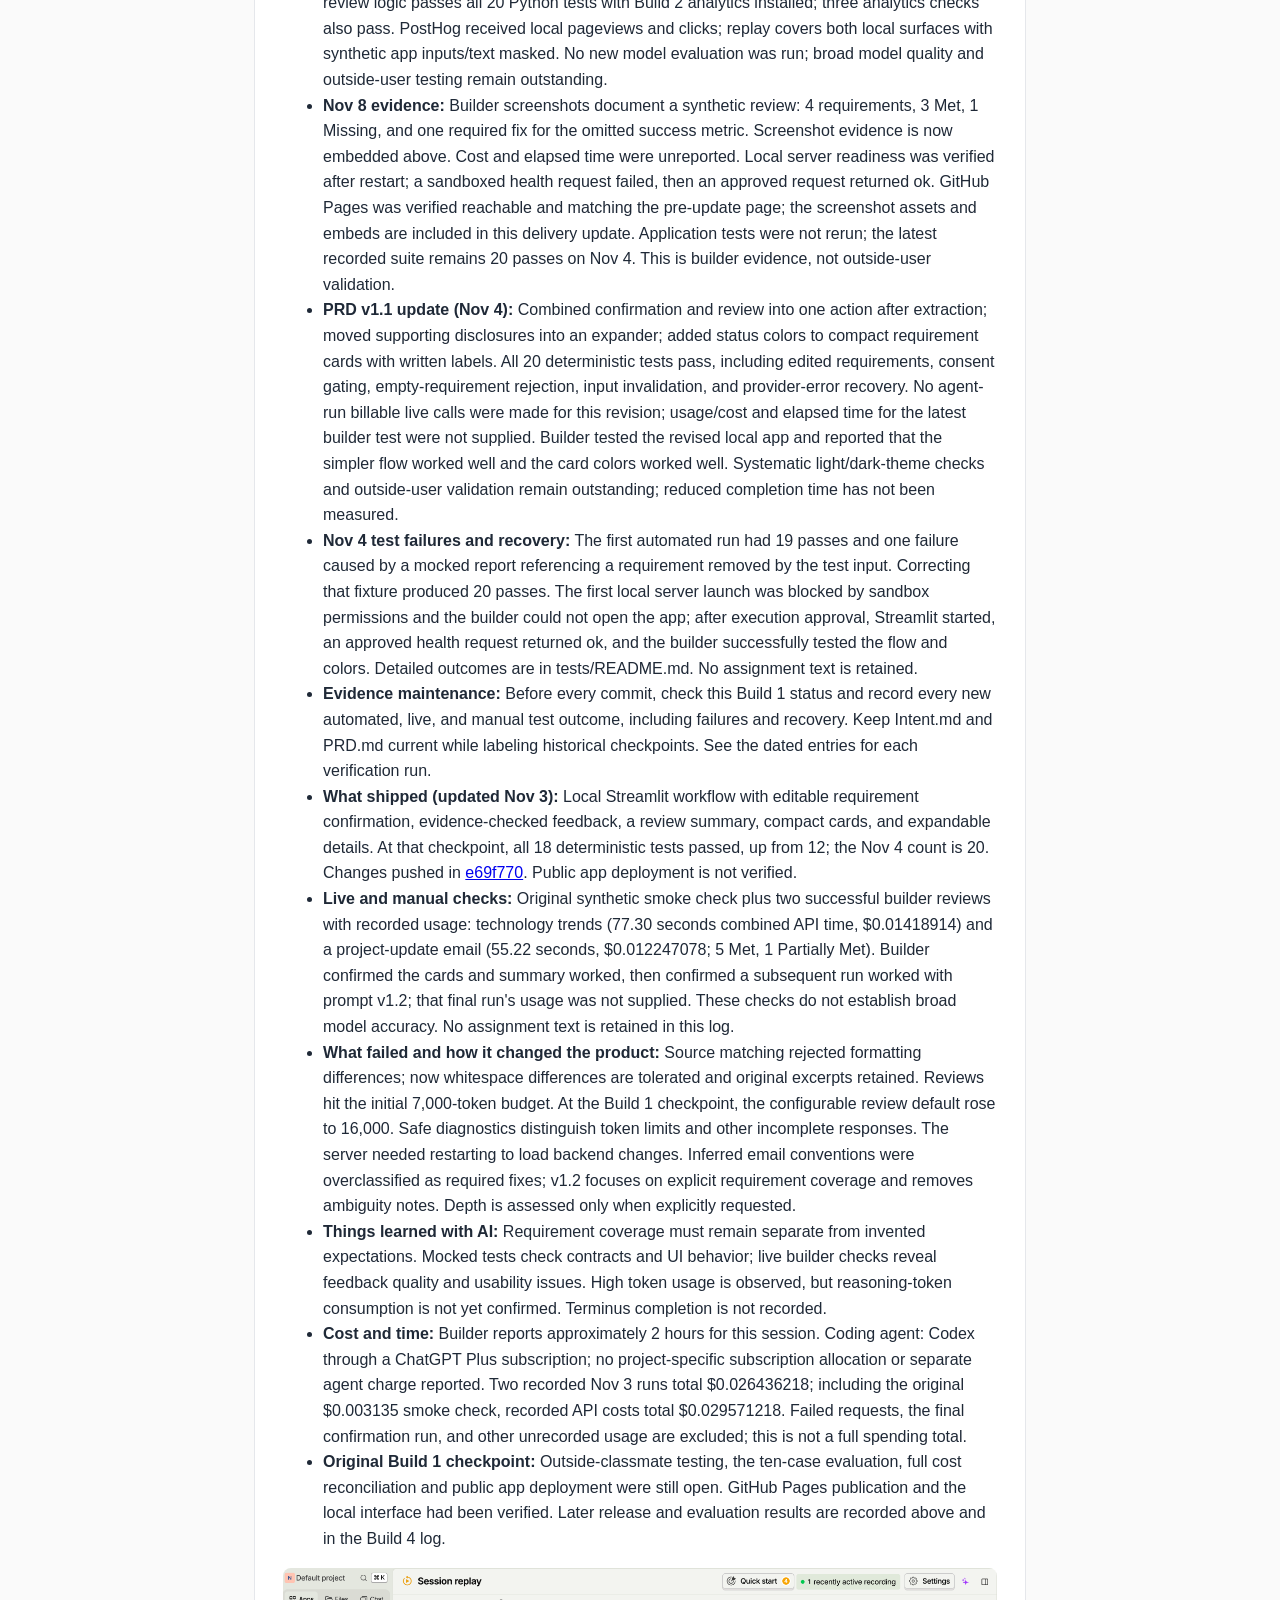
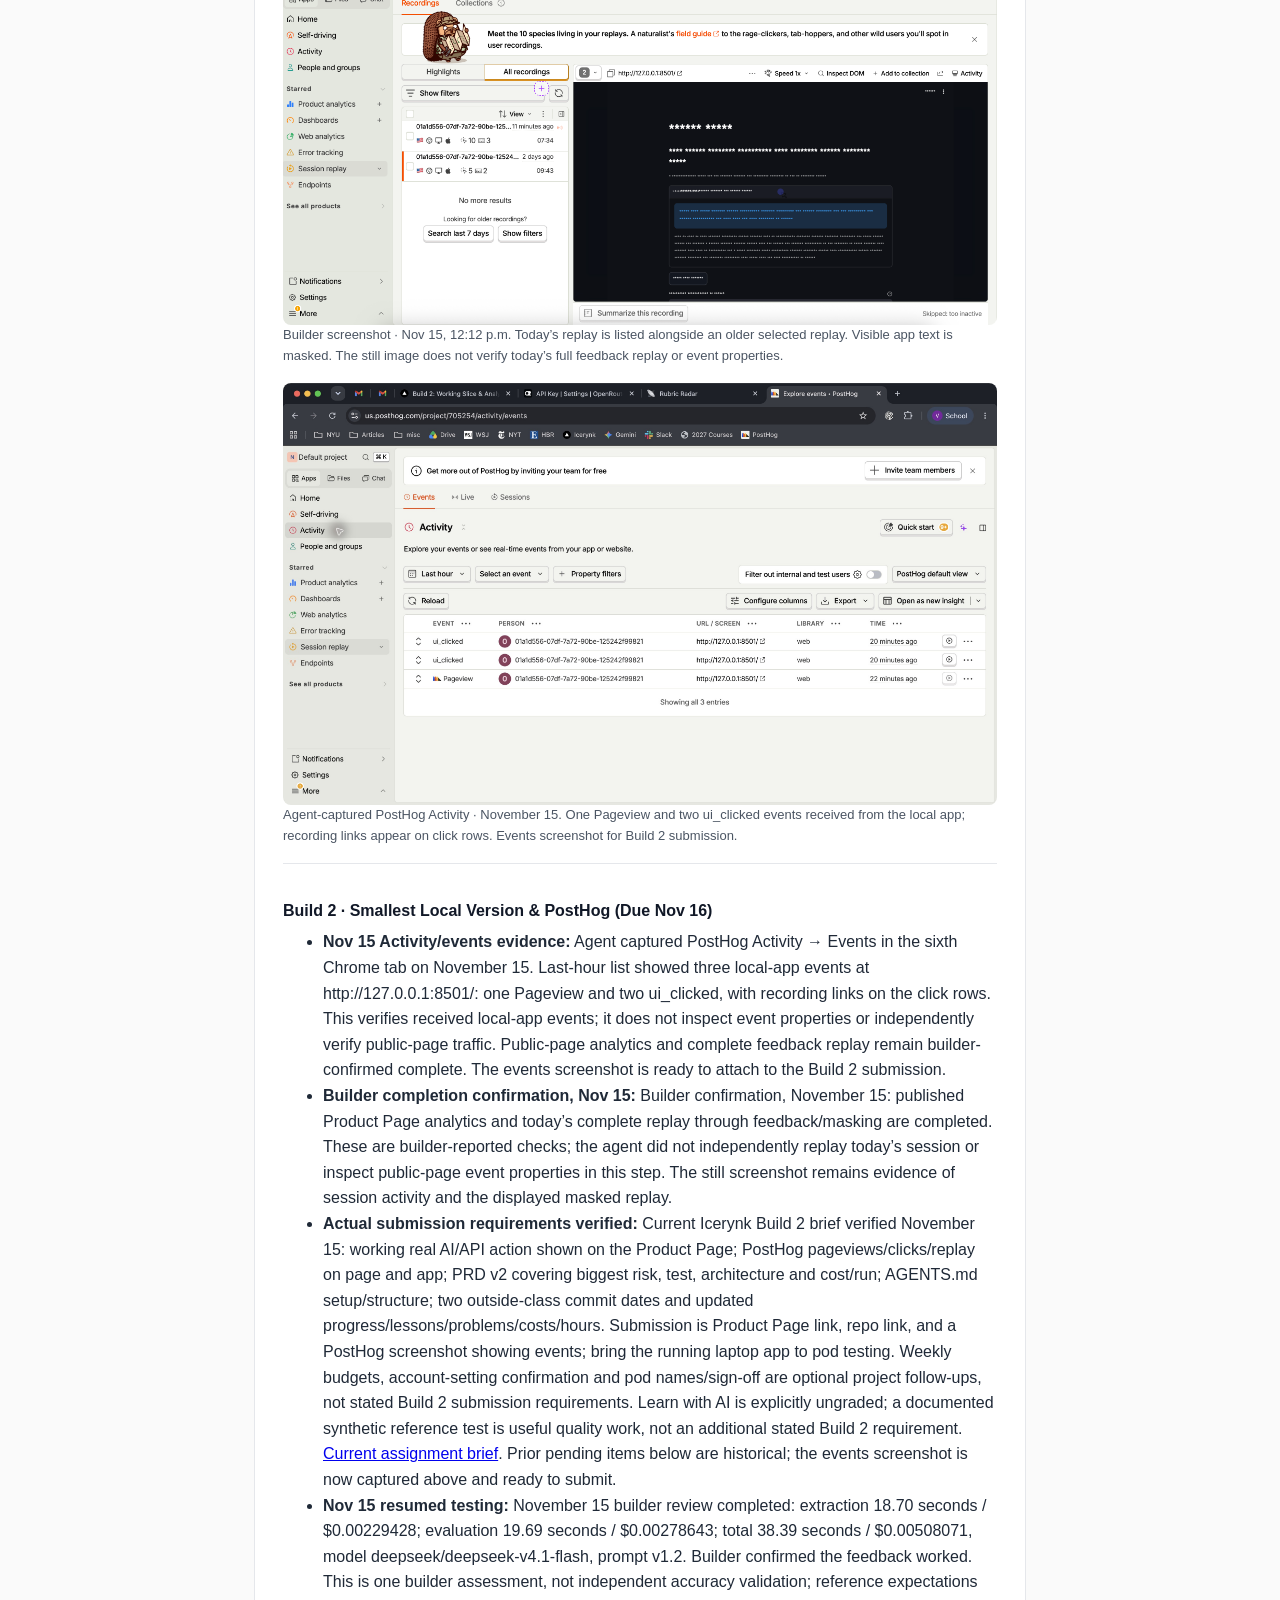
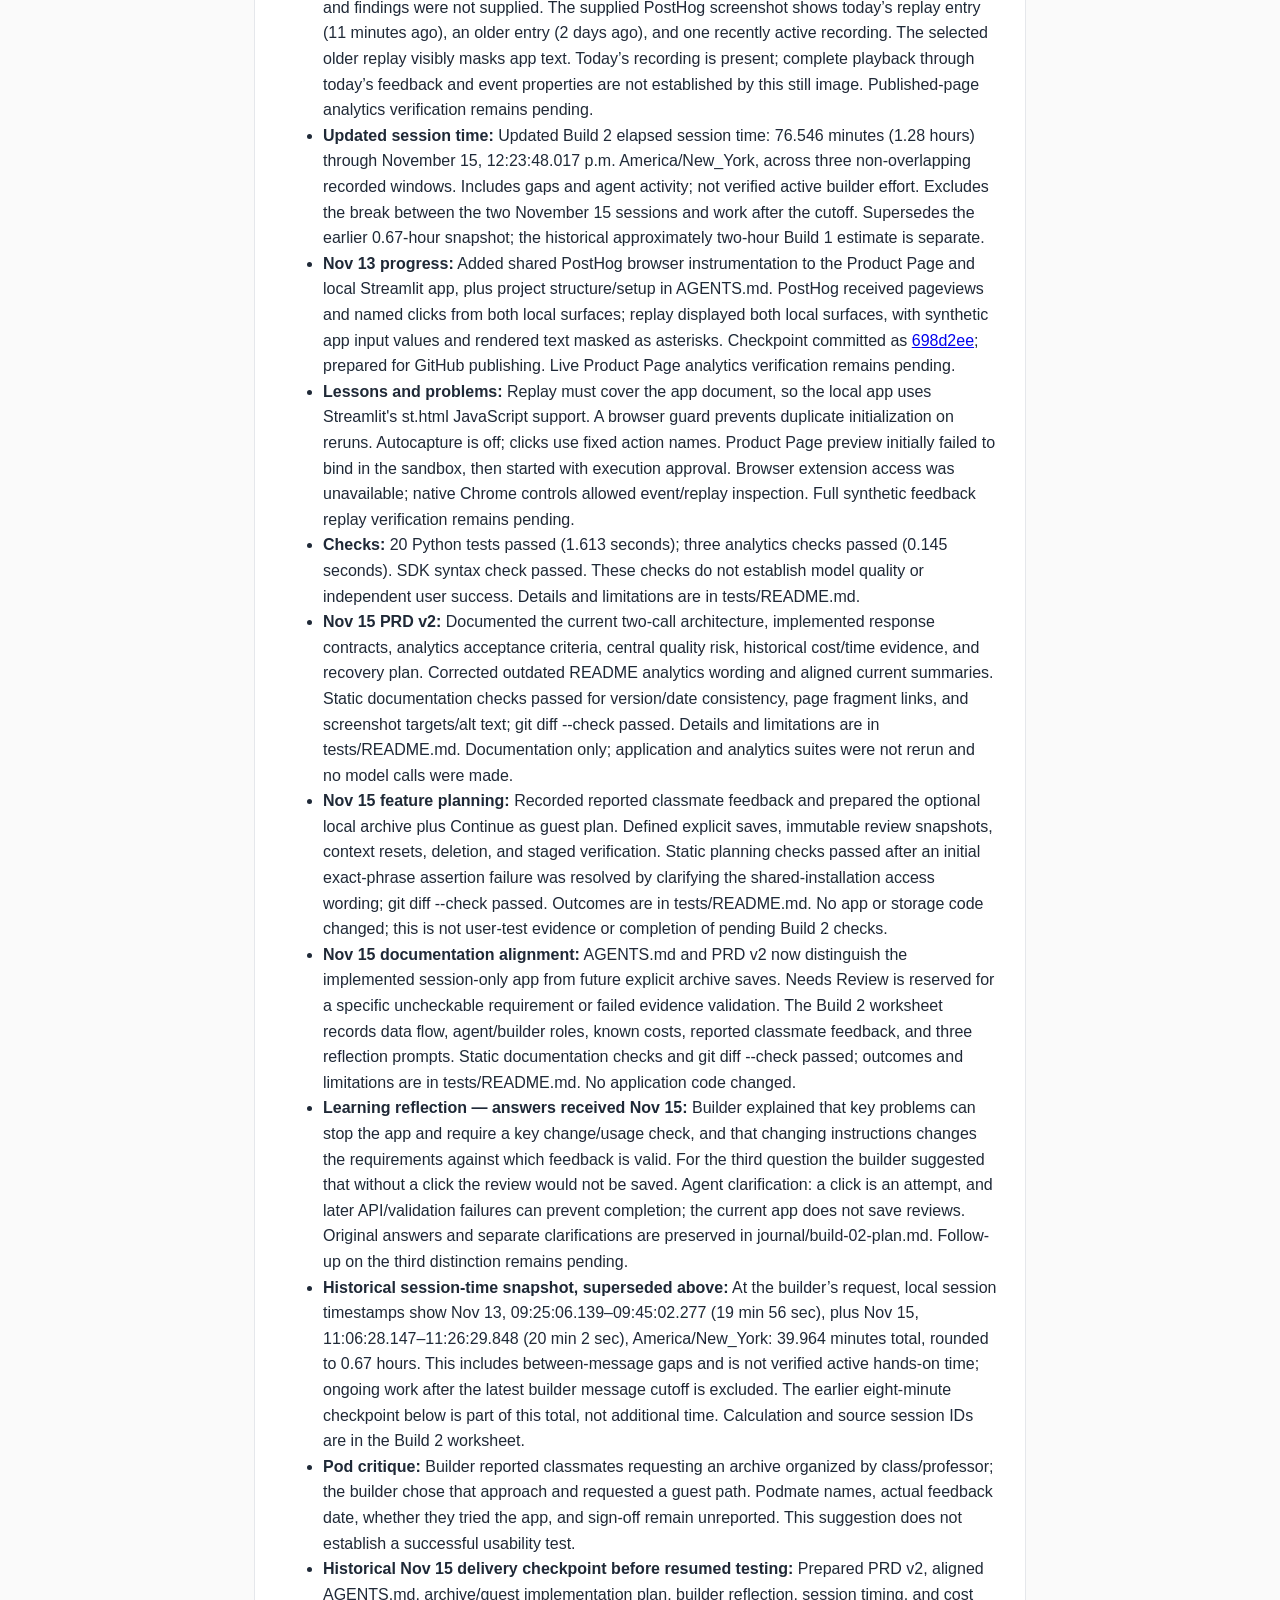
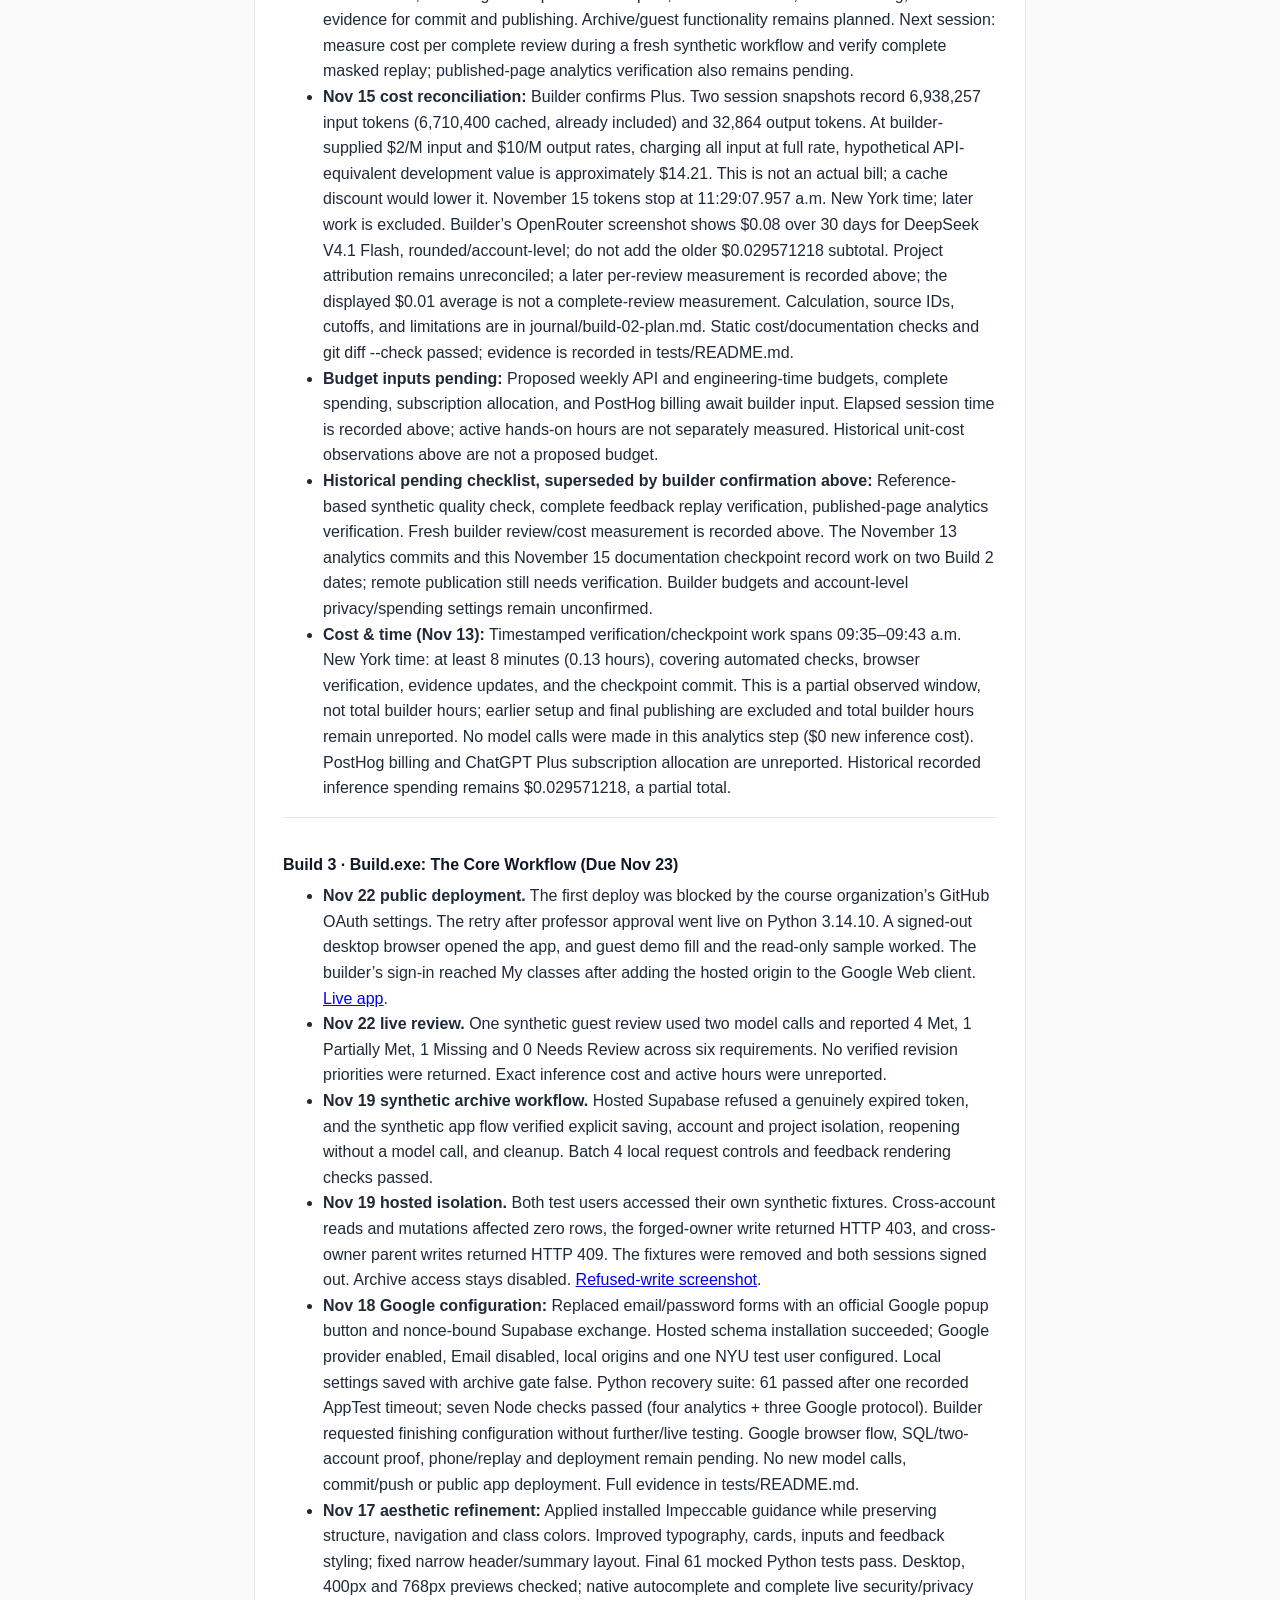
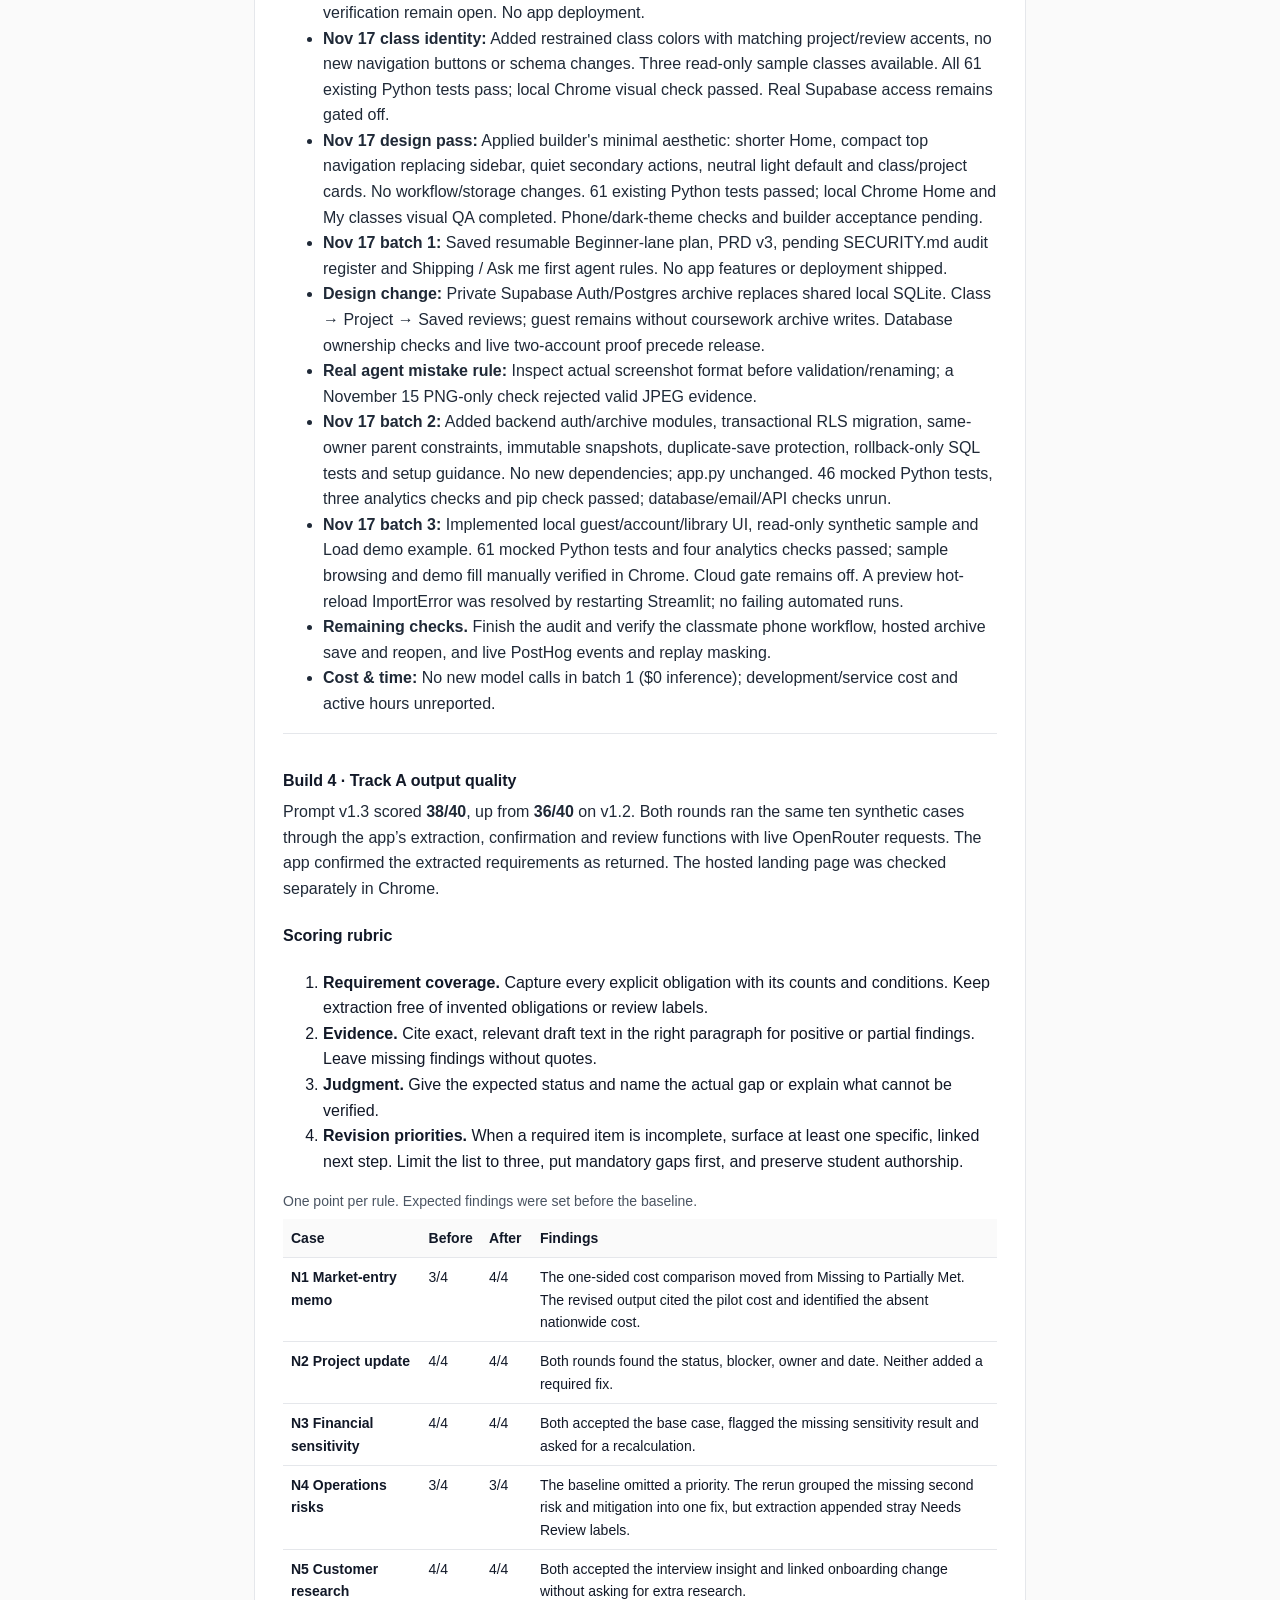
==== commit 4320586b: "Record hosted Build 4 review and replay verification" ====
--- a/docs/index.html
+++ b/docs/index.html
@@ -273,7 +273,7 @@
       <div class="log-entry">
         <h3>Build 1 · Intent.md & Throwaway Prototype (Due Nov 9)</h3>
         <ul>
-          <li><strong>Nov 24–25 Build 4 evidence.</strong> Ten paired synthetic trials scored 36/40 before and 38/40 after a review prompt change. One MBA user reported a token-limit error. A second user found saved reviews hard to locate and identify. Both reports prompted fixes. The candidate also includes a Streamlit polish pass. It passed 63 Python and seven Node checks, and Chrome previews covered the home and interior screens. Hosted verification remains pending. <a href="#build-4">See the Build 4 scorecard</a>.</li>
+          <li><strong>Nov 24–25 Build 4 evidence.</strong> Ten paired synthetic trials scored 36/40 before and 38/40 after a review prompt change. Two user reports prompted fixes for a token-limit error and hard-to-find saved reviews. Release 8ddfea7 passed 63 Python and seven Node checks locally. The public app reopened a sample review and completed one synthetic guest review with masked replay. <a href="#build-4">See the Build 4 scorecard</a>.</li>
           <li><strong>Nov 24 model output budgets.</strong> A tester reported an output token limit error. The affected stage is unknown. The local extraction budget rose to 10,000 tokens, and the draft review default and maximum rose to 50,000. Focused tests reproduced the old budgets. The release preflight passed all 63 Python tests and seven Node tests. Live provider verification and deployment remained pending at this checkpoint. See tests/README.md.</li>
           <li><strong>Nov 22 evidence review.</strong> The deployed app passed a public desktop startup check, one synthetic guest review, and the builder’s Google sign-in after an OAuth origin fix. Model accuracy beyond the recorded examples, a classmate phone walkthrough, live archive saves, and live replay masking remain open. The Python and Node suites were not rerun for this checkpoint.</li>
           <li><strong>Nov 19 release audit.</strong> Hosted token expiry and the fixed-feedback archive workflow passed. Local guards, plain text feedback and analytics labeling passed 63 Python and seven Node tests. No new inference calls. Provider settings, retention, public deployment, phone and live replay checks remain pending.</li>
@@ -303,7 +303,7 @@
           <li><strong>What failed and how it changed the product:</strong> Source matching rejected formatting differences; now whitespace differences are tolerated and original excerpts retained. Reviews hit the initial 7,000-token budget. At the Build 1 checkpoint, the configurable review default rose to 16,000. Safe diagnostics distinguish token limits and other incomplete responses. The server needed restarting to load backend changes. Inferred email conventions were overclassified as required fixes; v1.2 focuses on explicit requirement coverage and removes ambiguity notes. Depth is assessed only when explicitly requested.</li>
           <li><strong>Things learned with AI:</strong> Requirement coverage must remain separate from invented expectations. Mocked tests check contracts and UI behavior; live builder checks reveal feedback quality and usability issues. High token usage is observed, but reasoning-token consumption is not yet confirmed. Terminus completion is not recorded.</li>
           <li><strong>Cost and time:</strong> Builder reports approximately 2 hours for this session. Coding agent: Codex through a ChatGPT Plus subscription; no project-specific subscription allocation or separate agent charge reported. Two recorded Nov 3 runs total $0.026436218; including the original $0.003135 smoke check, recorded API costs total $0.029571218. Failed requests, the final confirmation run, and other unrecorded usage are excluded; this is not a full spending total.</li>
-          <li><strong>Still outstanding:</strong> Outside-classmate testing, the ten-case Build 4 evaluation, full cost reconciliation, and public application deployment. Product Page publishing is verified; screenshot evidence is included in this delivery update. Builder screenshots support the local interface check.</li>
+          <li><strong>Original Build 1 checkpoint:</strong> Outside-classmate testing, the ten-case evaluation, full cost reconciliation and public app deployment were still open. GitHub Pages publication and the local interface had been verified. Later release and evaluation results are recorded above and in the Build 4 log.</li>
         </ul>
       </div>
 
@@ -399,9 +399,10 @@
         </ul>
         <p><strong>Cost and time.</strong> Forty requests cost $0.0357612754 in reported inference. The sum of request durations was 242.16 seconds across concurrent calls. Active builder time was unreported.</p>
         <p><strong>Outside-user feedback.</strong> An MBA target user testing outside class reported an output-token-limit error. We raised the extraction output limit from 7,000 to 10,000 tokens and the default review output limit from 16,000 to 50,000 in commit <code>5ef1844</code>. Both rounds of the scored evaluation used the higher limits. The first user’s post-fix experience is unconfirmed.</p>
-        <p><strong>Saved review feedback.</strong> A second user found saved reviews only at the bottom of the review editor and saw a timestamp as the only label. The local project page now offers a Saved reviews dropdown alongside a separate New review button. Saved reviews use the assignment name and draft number, for example <q>Market entry · Draft 1</q>, with the timestamp shown separately. A synthetic check verified opening an existing review and reopening a newly saved review. A second-user retest remains pending.</p>
+        <p><strong>Saved review feedback.</strong> A second user found saved reviews only at the bottom of the review editor and saw a timestamp as the only label. The project page now offers a Saved reviews dropdown alongside a separate New review button. Saved reviews use the assignment name and draft number, for example <q>Market entry · Draft 1</q>, with the timestamp shown separately. A synthetic check verified opening an existing review and reopening a newly saved review. A second-user retest remains pending.</p>
         <p><strong>Streamlit polish.</strong> Warm-white surfaces and slate buttons carry through sign-in, the class and project library, the draft editor, and saved feedback. Class and feedback status colors still carry their original meaning. The local walkthrough covered desktop and emulated mobile and tablet layouts.</p>
-        <p><strong>Status.</strong> One run per case per prompt was scored against the fixed reference. The 38/40 score measures this test set. Hosted verification of the revised workflow remains pending.</p>
+        <p><strong>Hosted verification.</strong> Release <code>8ddfea7</code> opened a sample Draft 1 from project history and completed one synthetic guest review on prompt v1.3. PostHog received the confirmation event and masked inputs and feedback in replay. The two hosted requests added $0.007087525 in inference and 44.90 seconds of provider request time. Signed-in archive saves and replay remain open.</p>
+        <p><strong>Evaluation scope.</strong> One run per case per prompt was scored against the fixed reference. The 38/40 score measures this test set.</p>
       </div>
 
       <div class="log-entry">
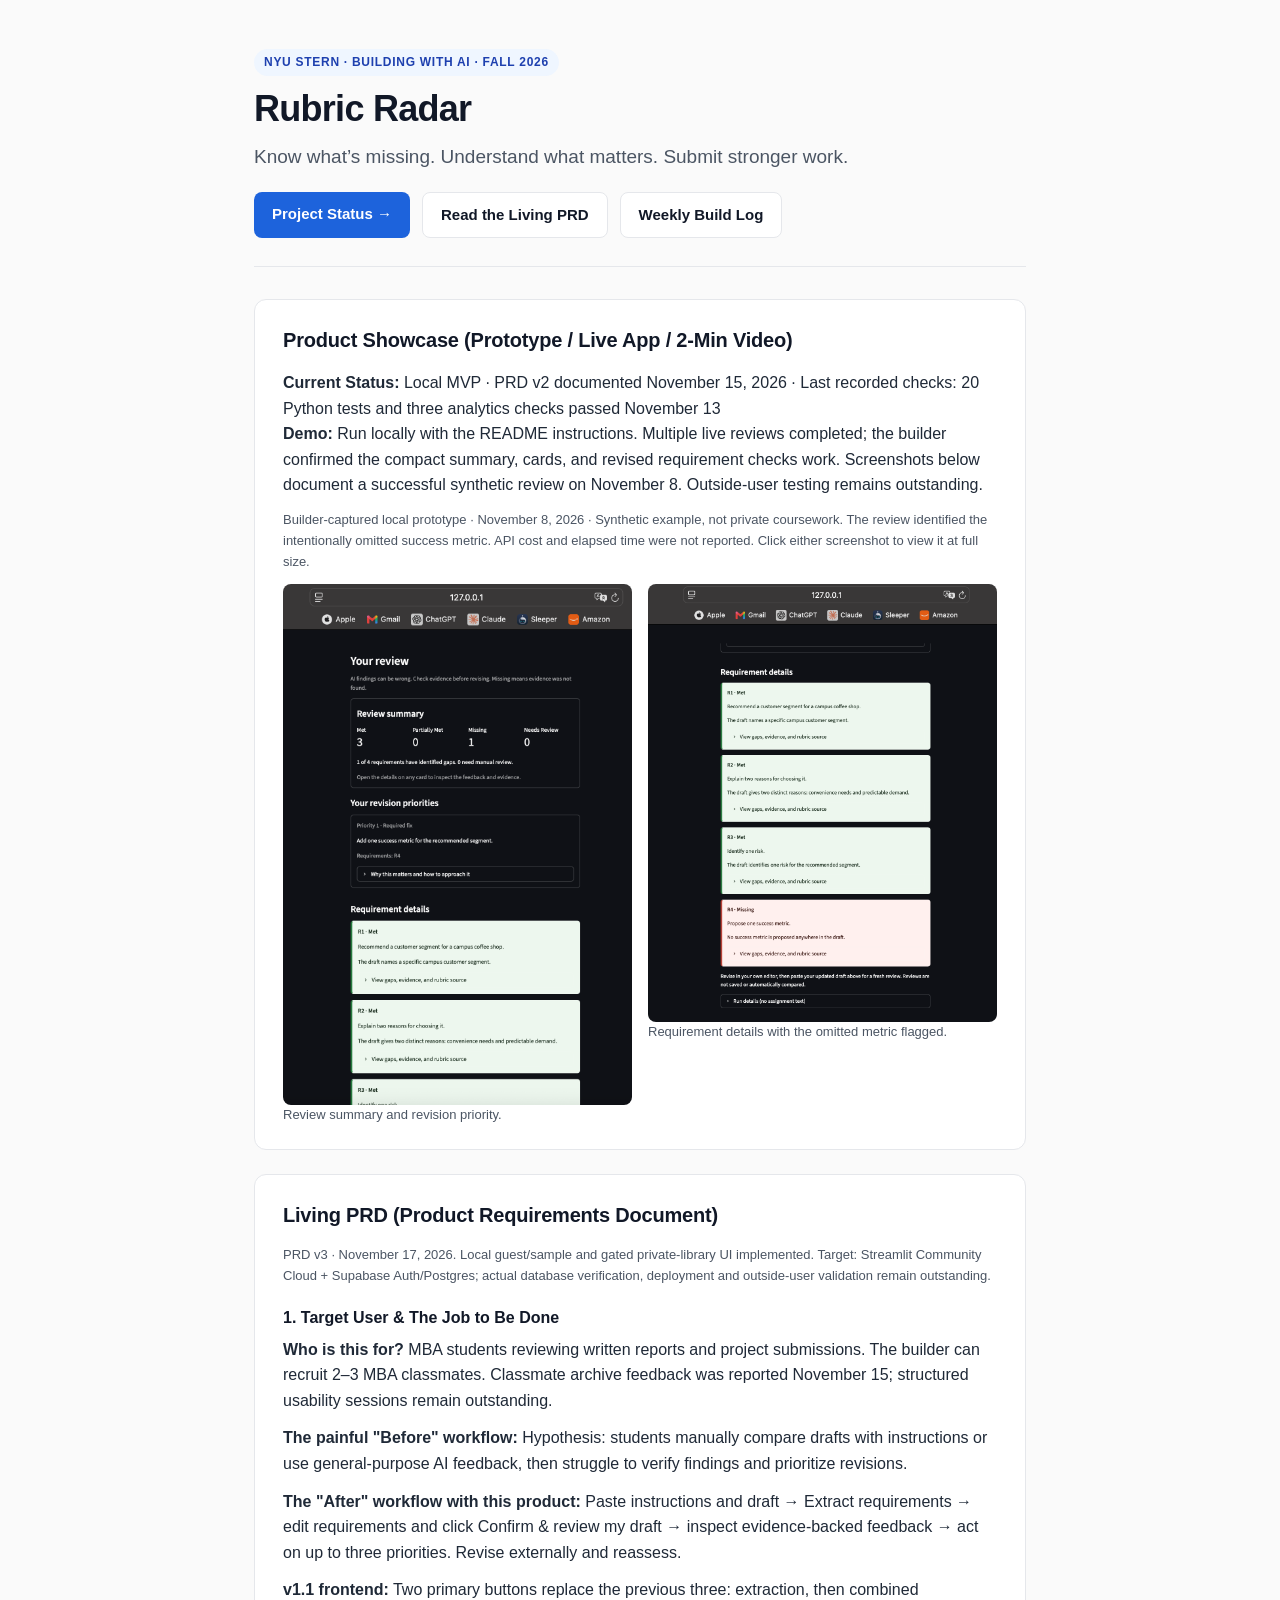
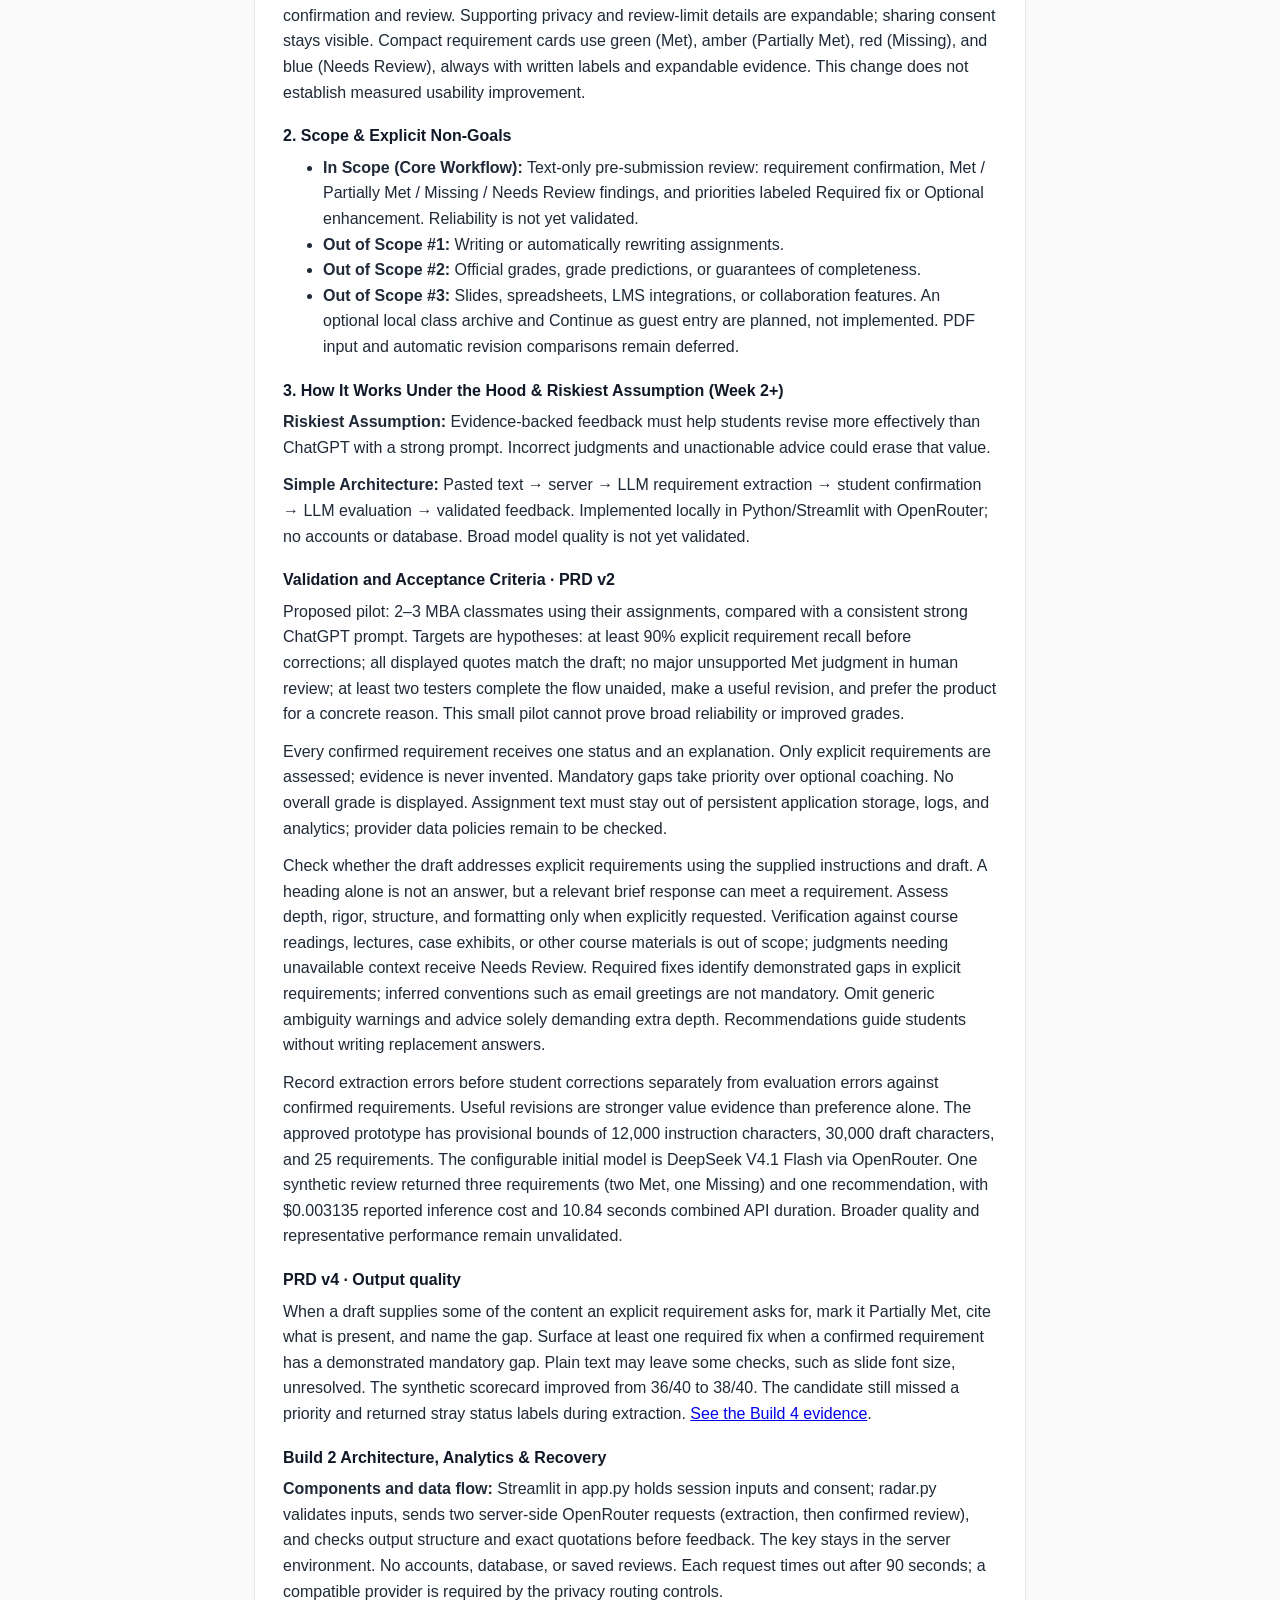
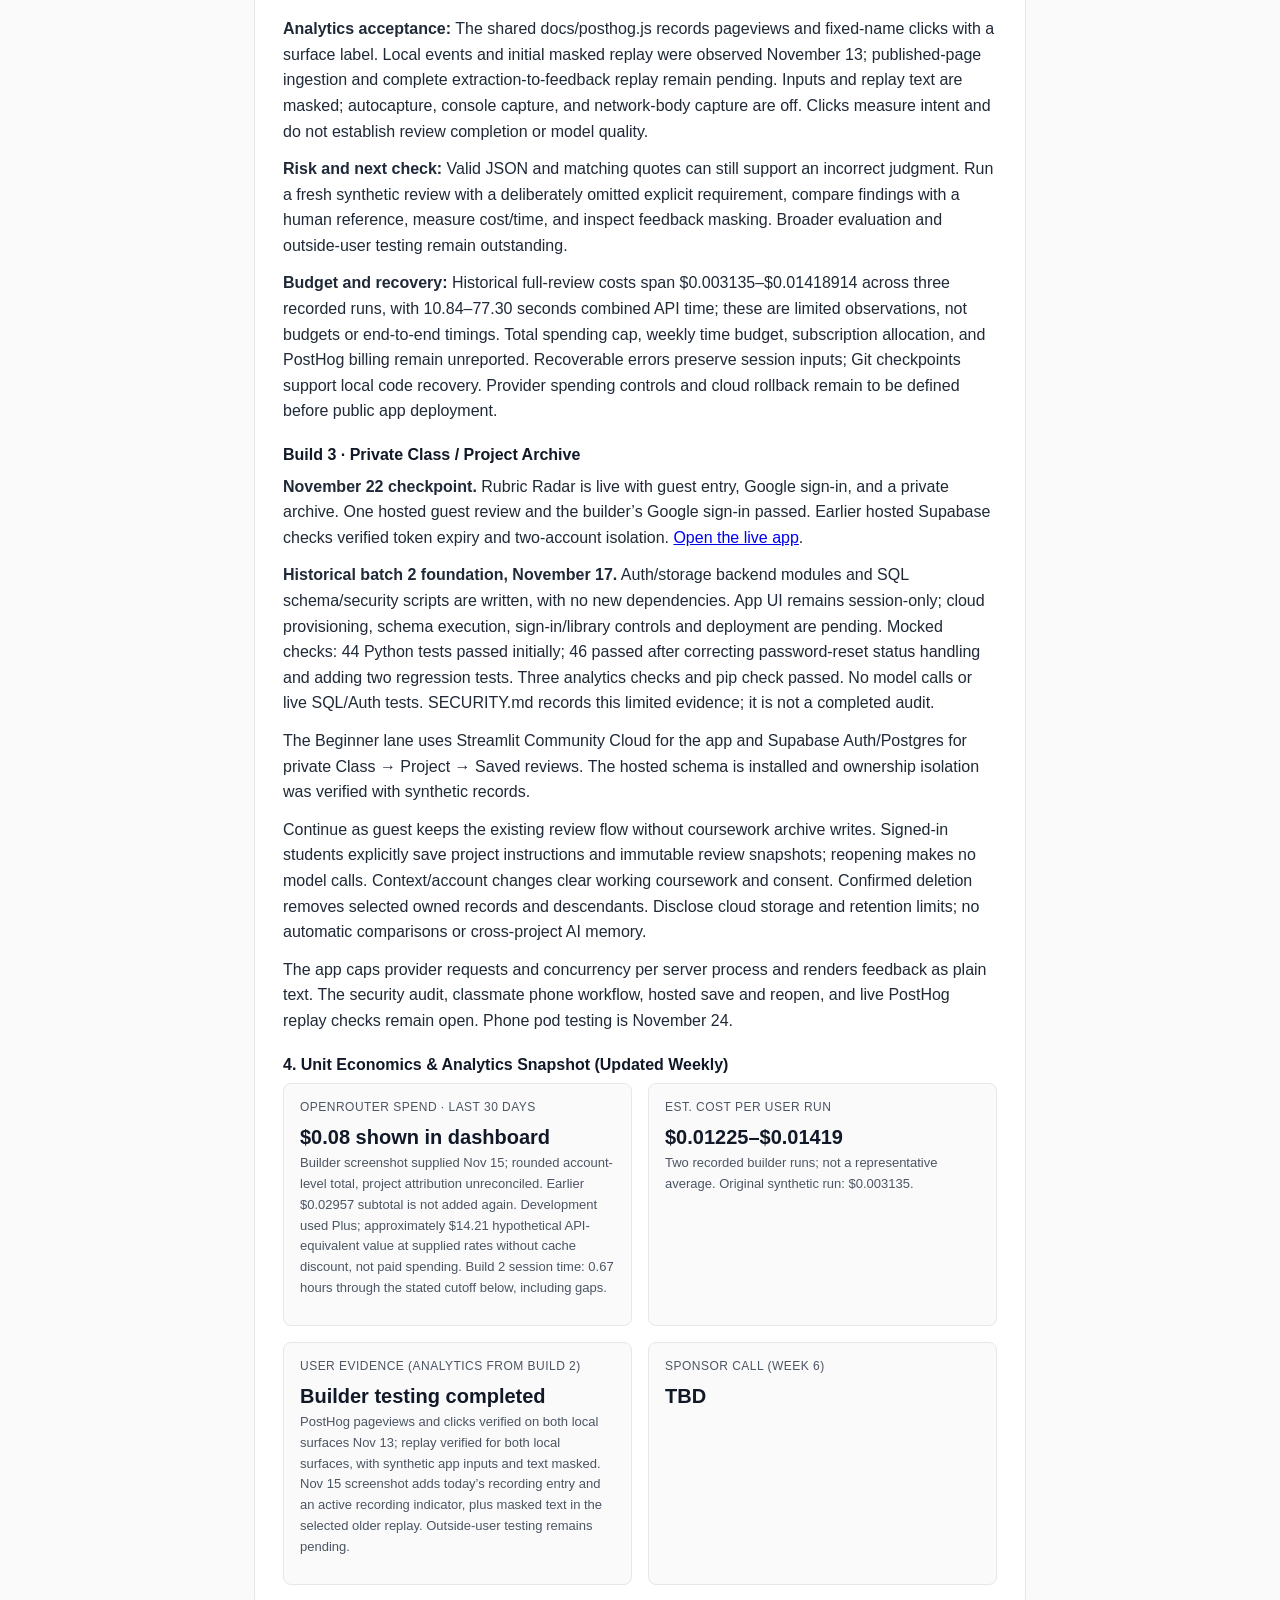
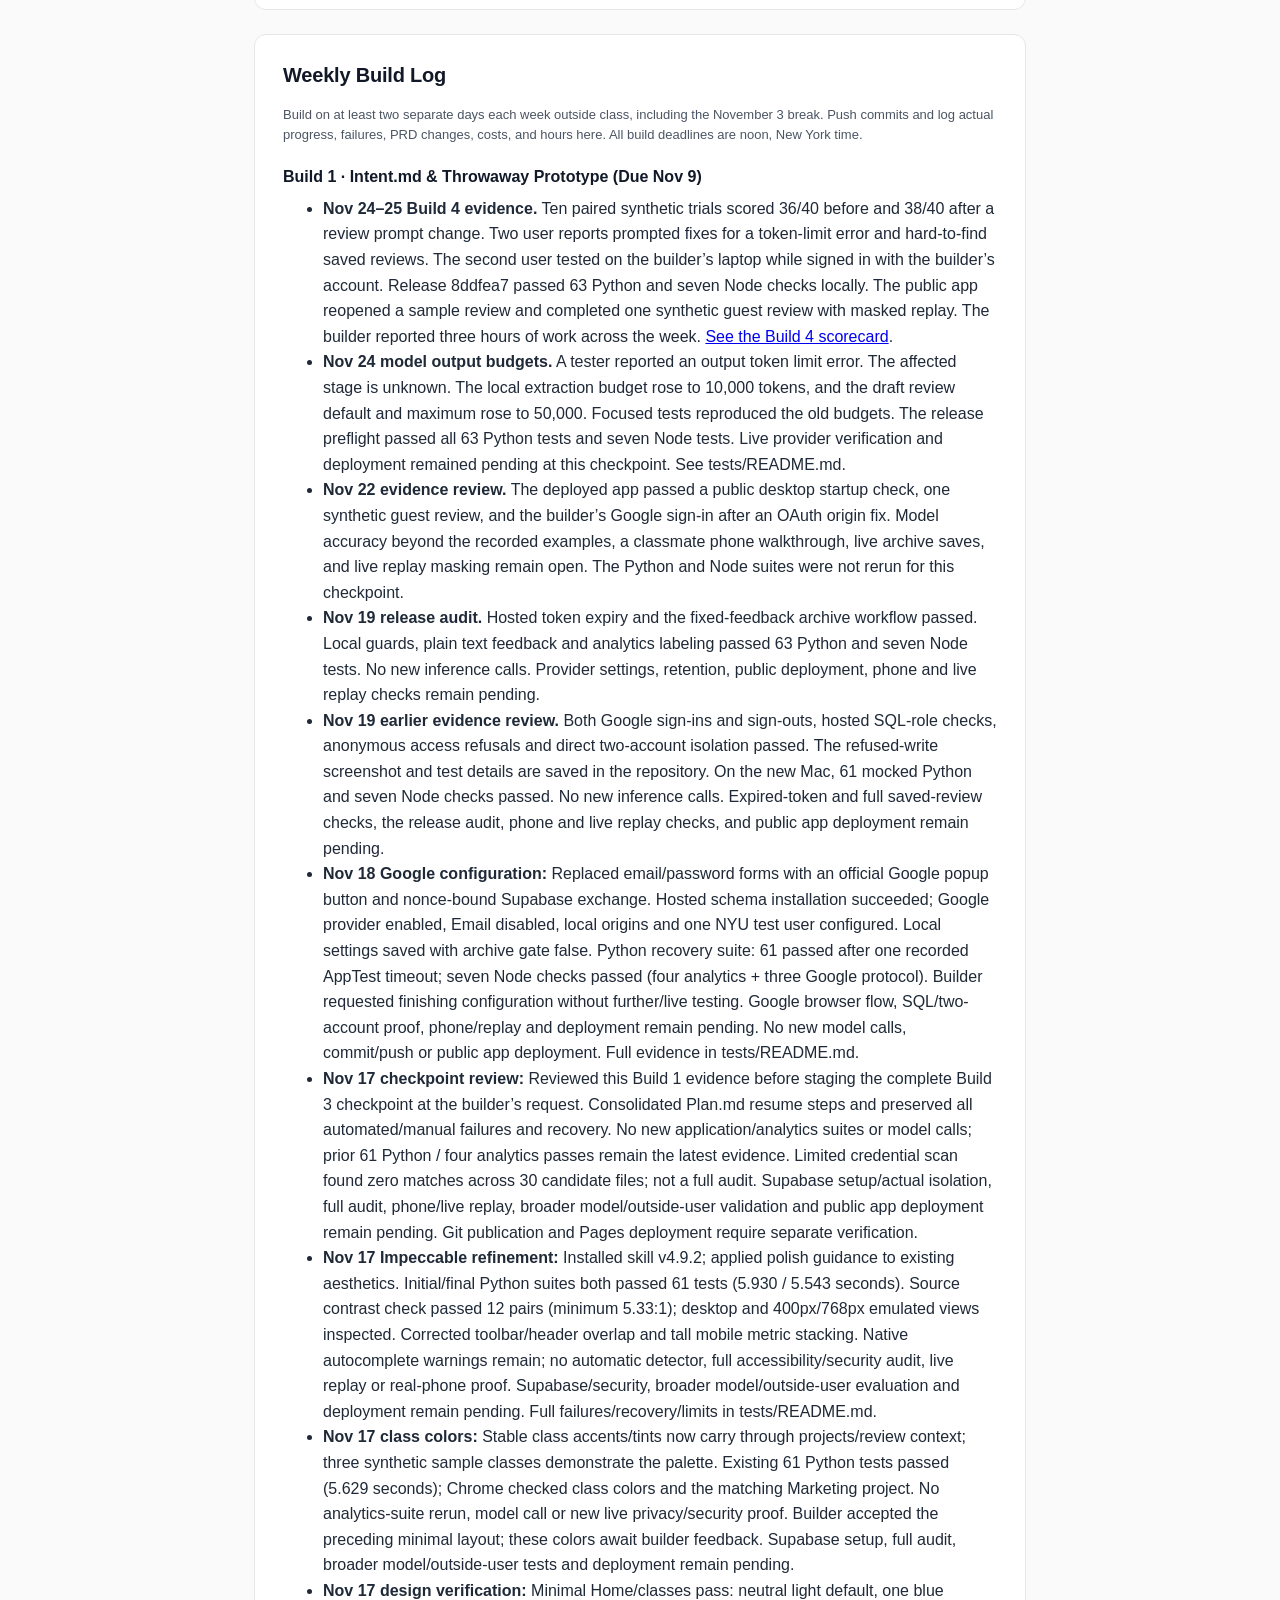
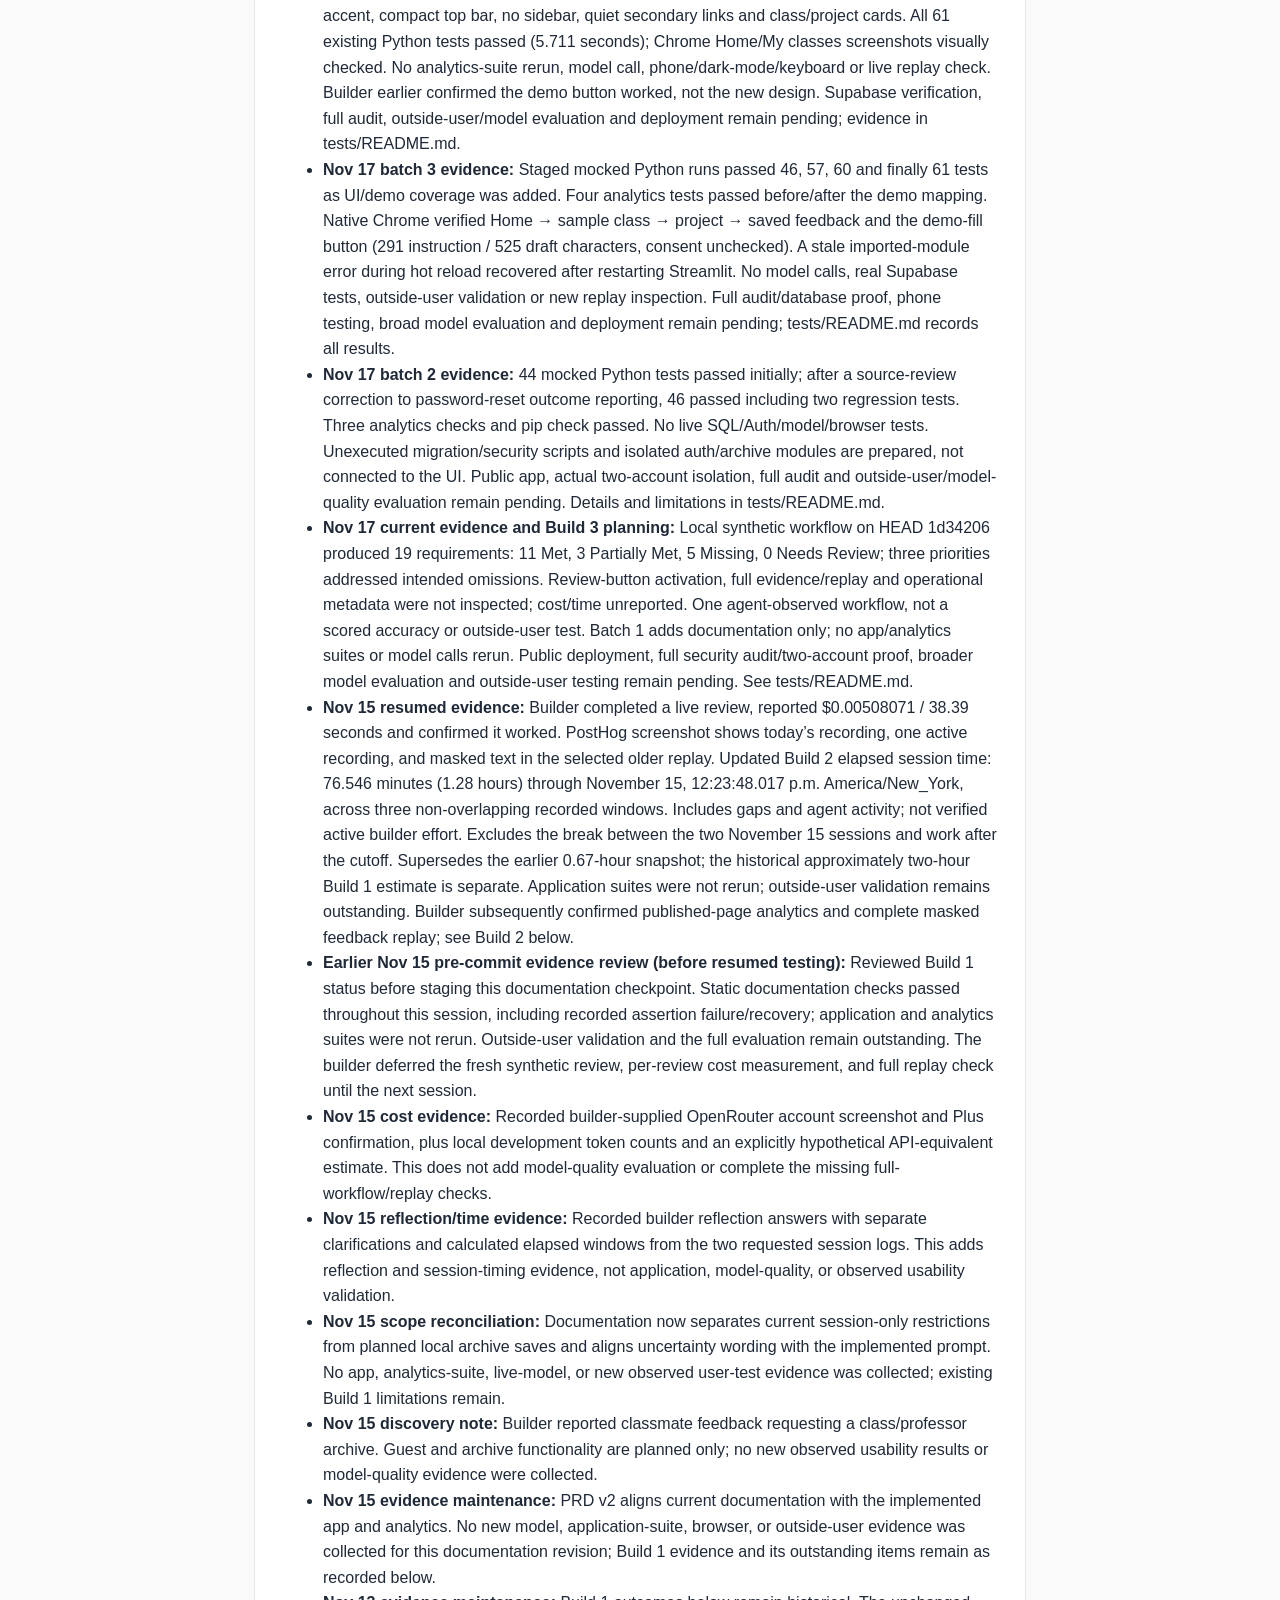
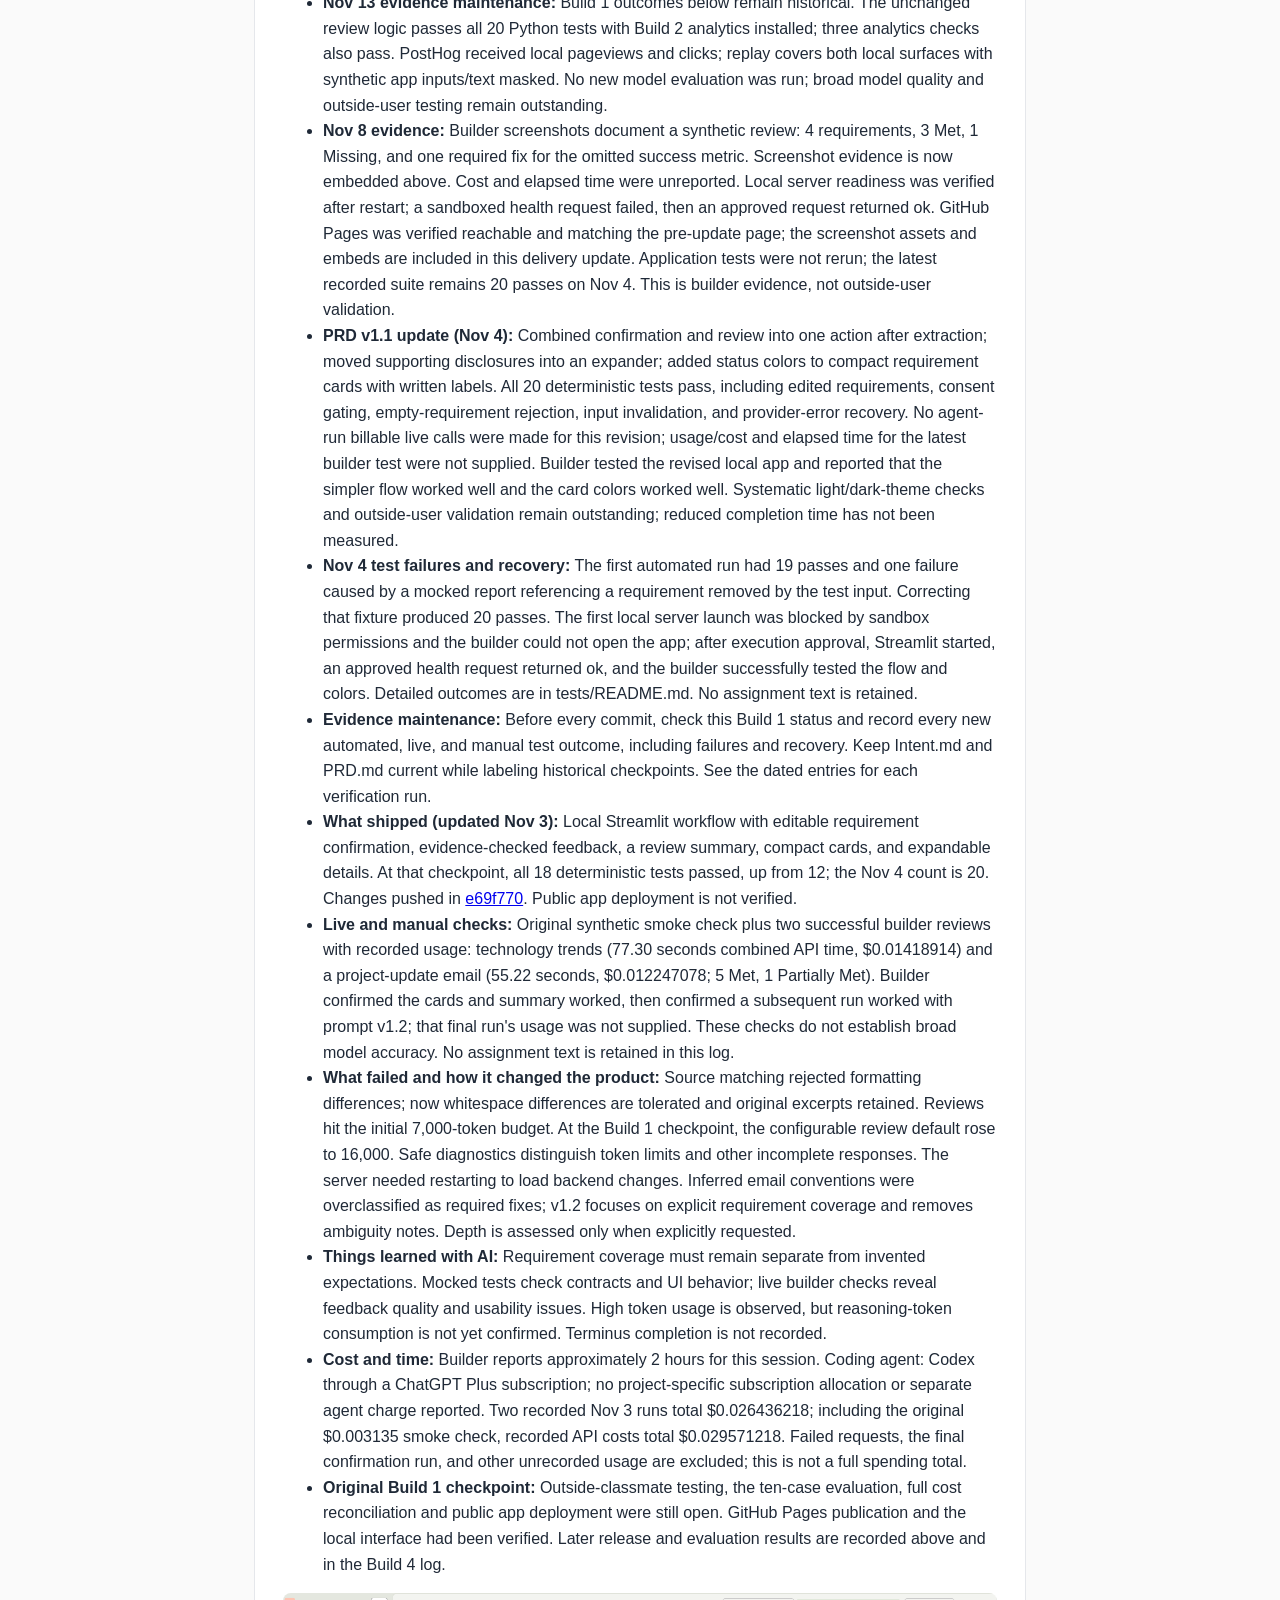
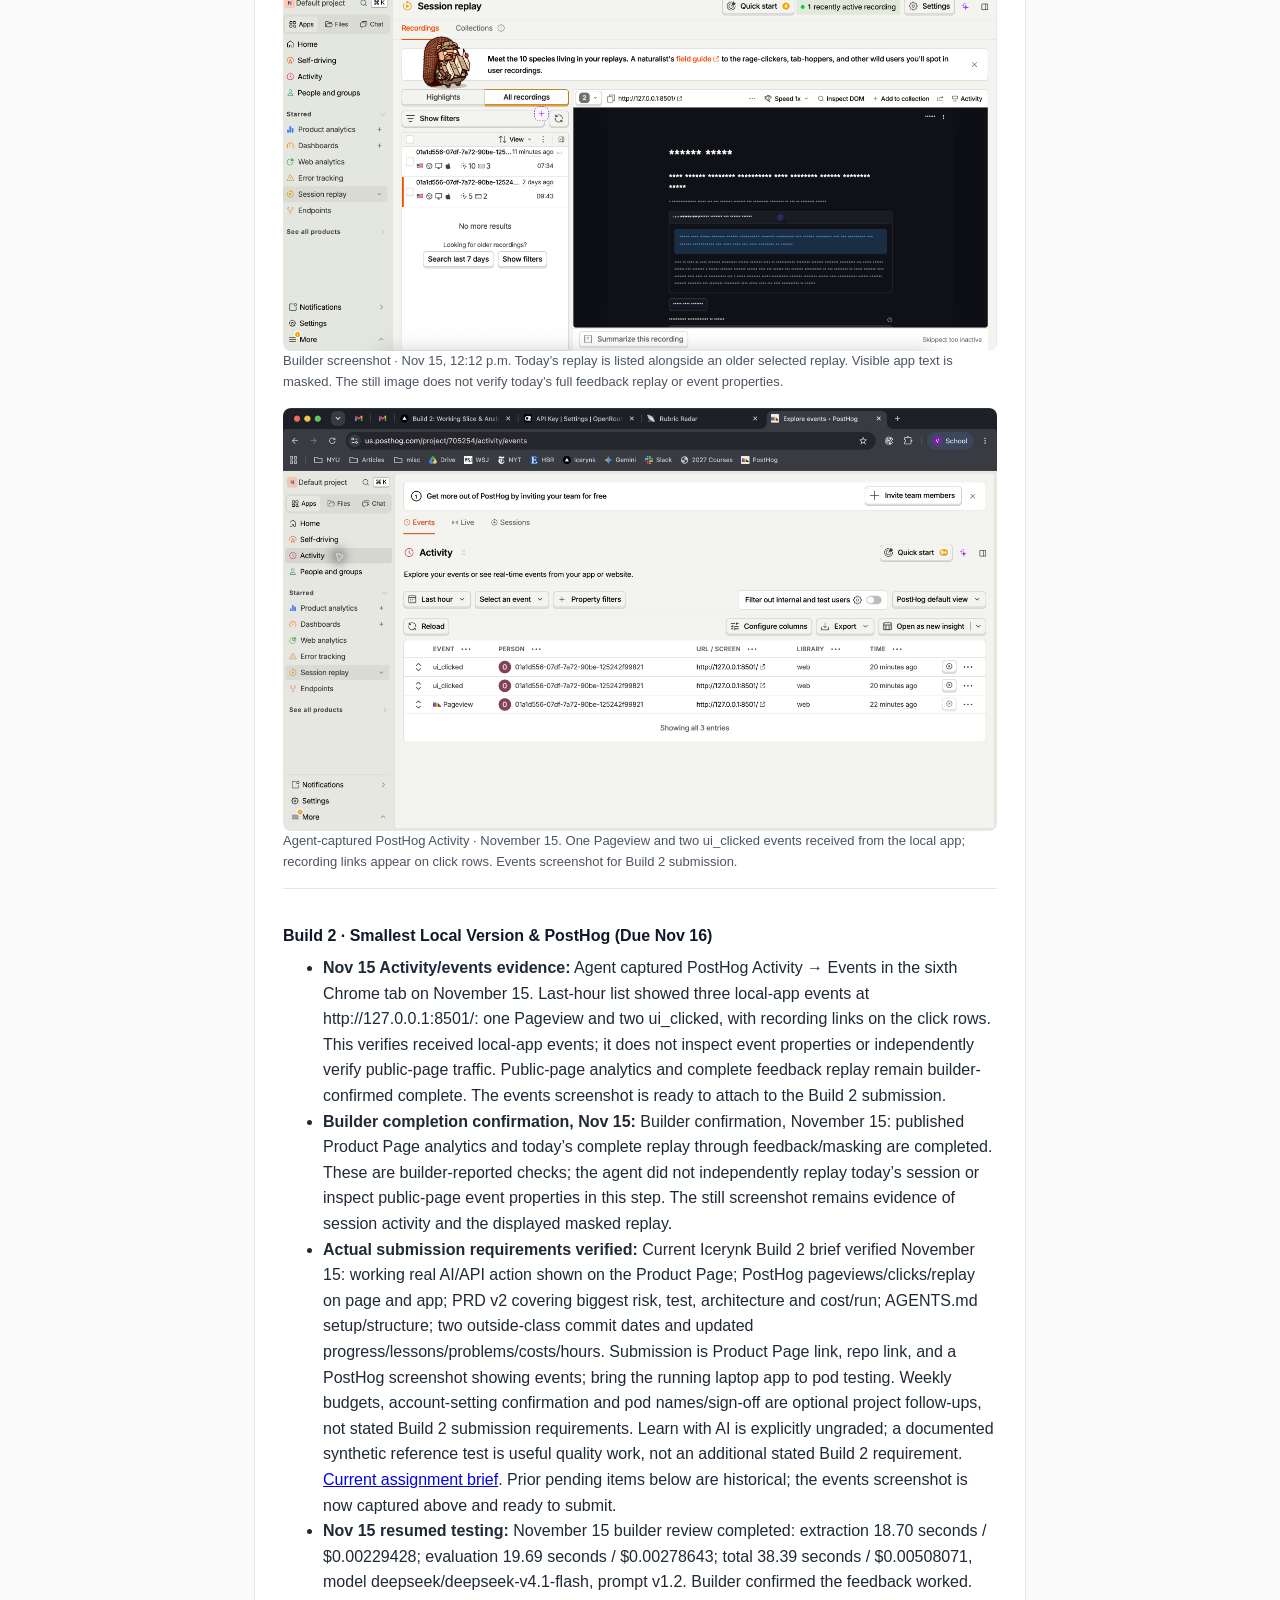
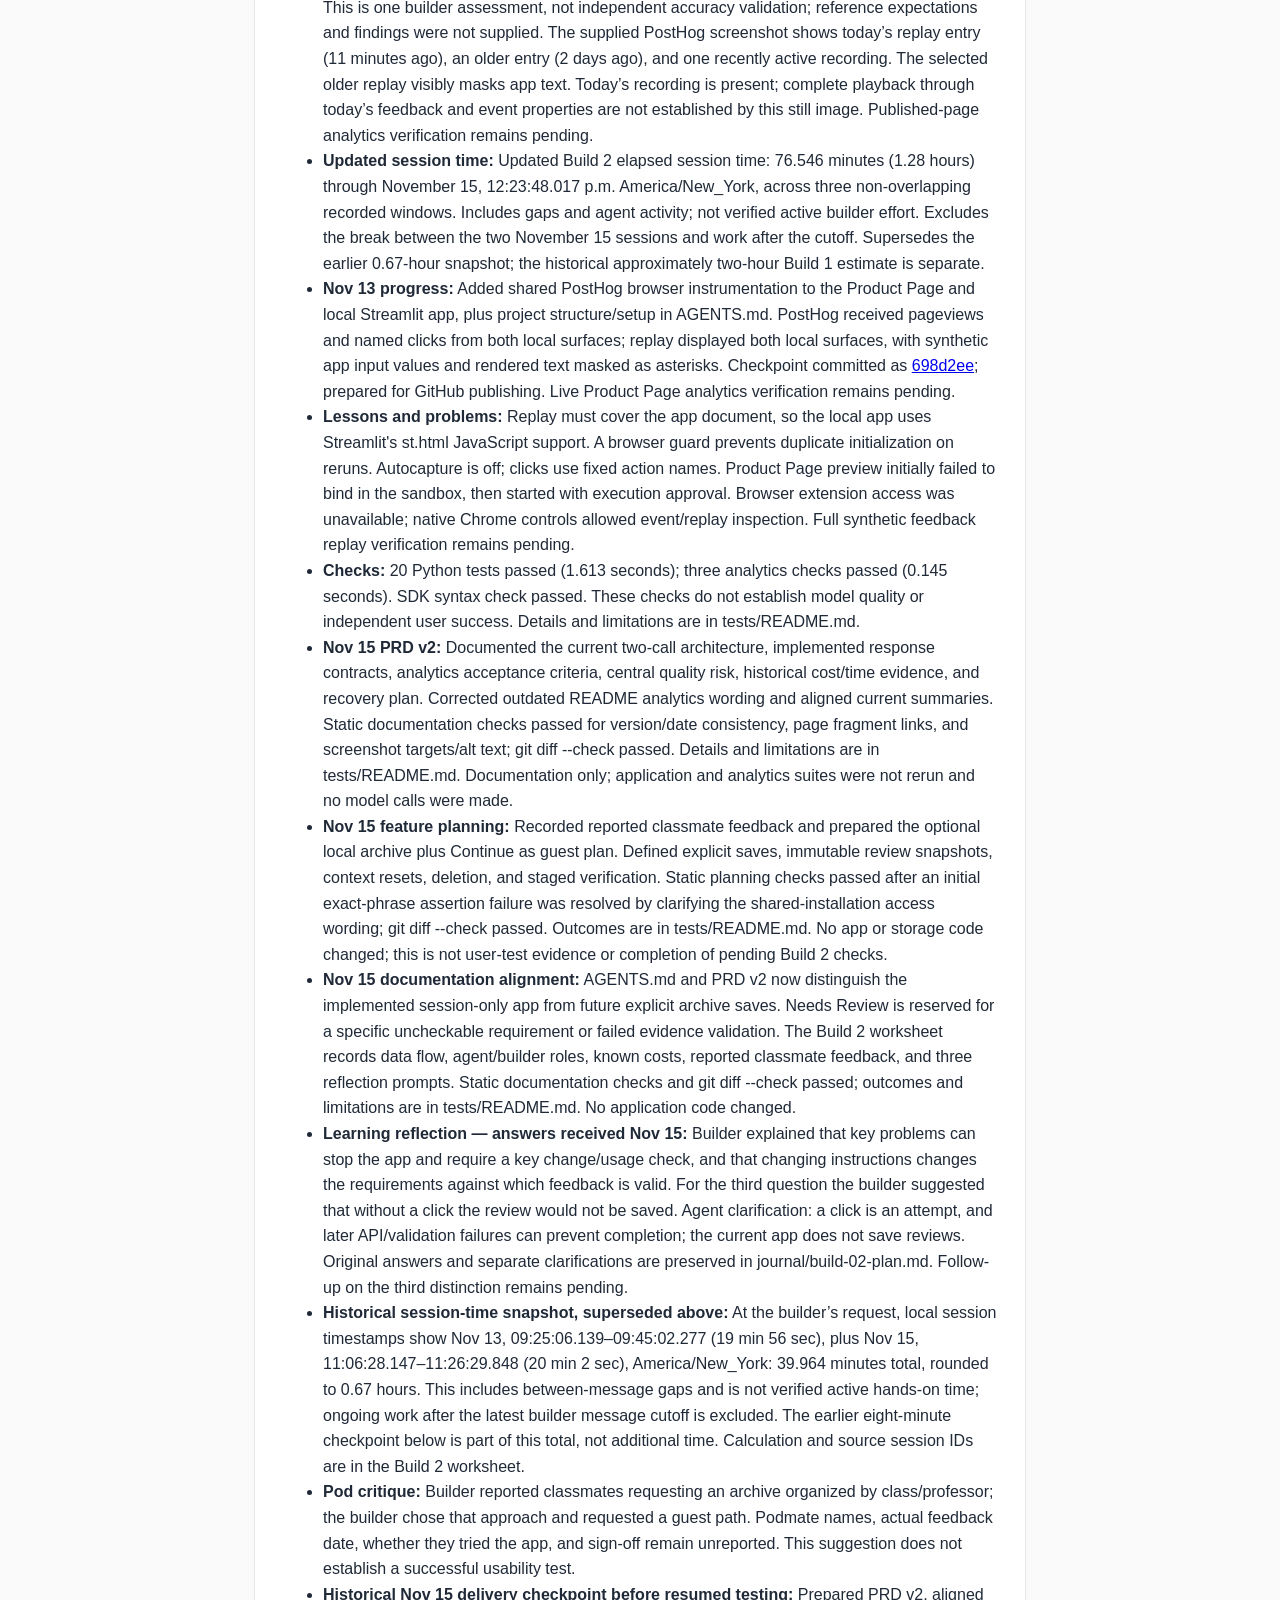
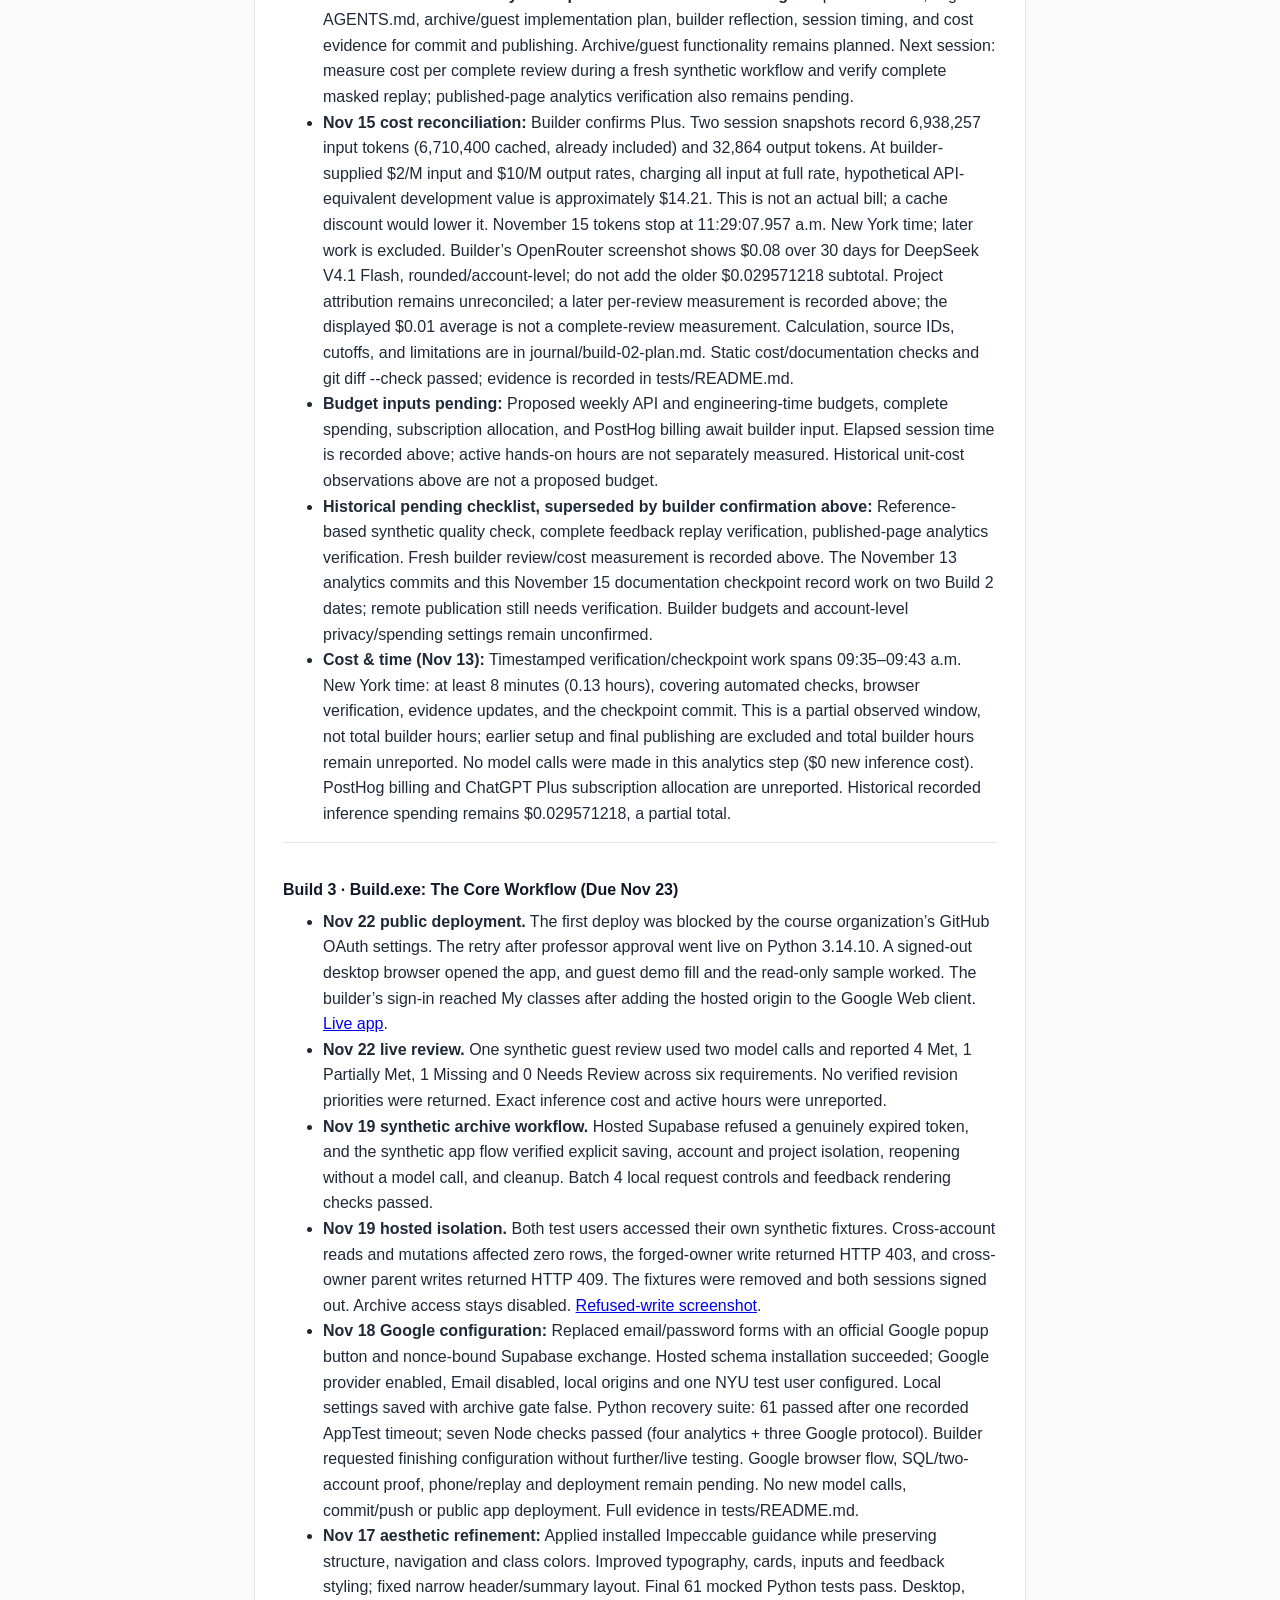
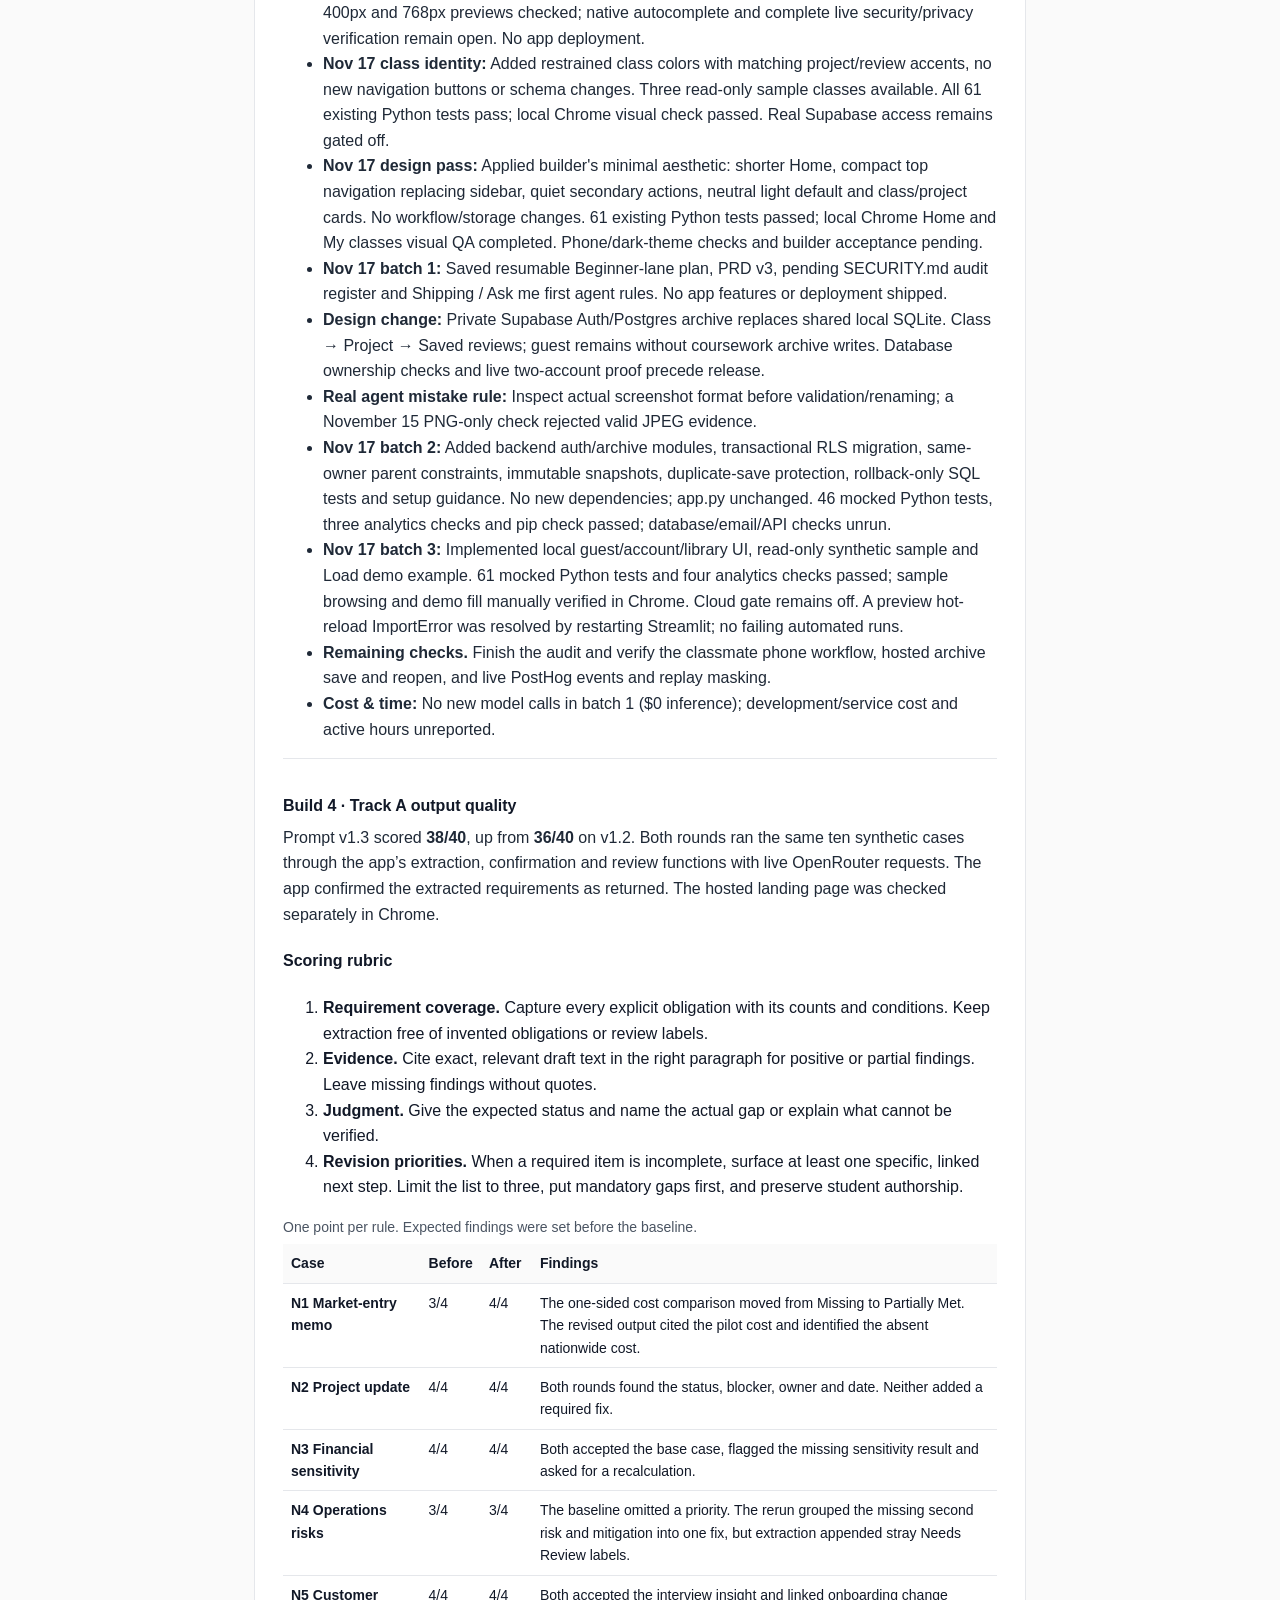
==== commit 172280f6: "Record Build 4 user walkthrough and work hours" ====
--- a/docs/index.html
+++ b/docs/index.html
@@ -273,7 +273,7 @@
       <div class="log-entry">
         <h3>Build 1 · Intent.md & Throwaway Prototype (Due Nov 9)</h3>
         <ul>
-          <li><strong>Nov 24–25 Build 4 evidence.</strong> Ten paired synthetic trials scored 36/40 before and 38/40 after a review prompt change. Two user reports prompted fixes for a token-limit error and hard-to-find saved reviews. Release 8ddfea7 passed 63 Python and seven Node checks locally. The public app reopened a sample review and completed one synthetic guest review with masked replay. <a href="#build-4">See the Build 4 scorecard</a>.</li>
+          <li><strong>Nov 24–25 Build 4 evidence.</strong> Ten paired synthetic trials scored 36/40 before and 38/40 after a review prompt change. Two user reports prompted fixes for a token-limit error and hard-to-find saved reviews. The second user tested on the builder’s laptop while signed in with the builder’s account. Release 8ddfea7 passed 63 Python and seven Node checks locally. The public app reopened a sample review and completed one synthetic guest review with masked replay. The builder reported three hours of work across the week. <a href="#build-4">See the Build 4 scorecard</a>.</li>
           <li><strong>Nov 24 model output budgets.</strong> A tester reported an output token limit error. The affected stage is unknown. The local extraction budget rose to 10,000 tokens, and the draft review default and maximum rose to 50,000. Focused tests reproduced the old budgets. The release preflight passed all 63 Python tests and seven Node tests. Live provider verification and deployment remained pending at this checkpoint. See tests/README.md.</li>
           <li><strong>Nov 22 evidence review.</strong> The deployed app passed a public desktop startup check, one synthetic guest review, and the builder’s Google sign-in after an OAuth origin fix. Model accuracy beyond the recorded examples, a classmate phone walkthrough, live archive saves, and live replay masking remain open. The Python and Node suites were not rerun for this checkpoint.</li>
           <li><strong>Nov 19 release audit.</strong> Hosted token expiry and the fixed-feedback archive workflow passed. Local guards, plain text feedback and analytics labeling passed 63 Python and seven Node tests. No new inference calls. Provider settings, retention, public deployment, phone and live replay checks remain pending.</li>
@@ -397,9 +397,9 @@
           <li><strong>N4.</strong> Before, the review gave no priority for the absent risk and mitigation. After, it asked the student to <q>Add a second implementation risk that is distinct from supplier delays, together with its own mitigation.</q> The extraction still showed stray Needs Review labels.</li>
           <li><strong>M1.</strong> Before, the review asked the student to <q>Identify and state a second distinct reason for the proposed change.</q> After, it identified the same gap but returned no priority.</li>
         </ul>
-        <p><strong>Cost and time.</strong> Forty requests cost $0.0357612754 in reported inference. The sum of request durations was 242.16 seconds across concurrent calls. Active builder time was unreported.</p>
+        <p><strong>Cost and time.</strong> The builder logged three hours across all Build 4 work sessions this week. Forty scored requests cost $0.0357612754 in reported inference and took a combined 242.16 seconds of provider request time across concurrent calls. Including hosted verification, recorded inference totaled $0.0428488004.</p>
         <p><strong>Outside-user feedback.</strong> An MBA target user testing outside class reported an output-token-limit error. We raised the extraction output limit from 7,000 to 10,000 tokens and the default review output limit from 16,000 to 50,000 in commit <code>5ef1844</code>. Both rounds of the scored evaluation used the higher limits. The first user’s post-fix experience is unconfirmed.</p>
-        <p><strong>Saved review feedback.</strong> A second user found saved reviews only at the bottom of the review editor and saw a timestamp as the only label. The project page now offers a Saved reviews dropdown alongside a separate New review button. Saved reviews use the assignment name and draft number, for example <q>Market entry · Draft 1</q>, with the timestamp shown separately. A synthetic check verified opening an existing review and reopening a newly saved review. A second-user retest remains pending.</p>
+        <p><strong>Saved review feedback.</strong> For the outside-user walkthrough, a second user tried the app on the builder’s laptop using the builder’s signed-in account. They found saved feedback only at the bottom of the review editor and saw a timestamp as the only label. That feedback led to a Saved reviews dropdown on the project page, alongside a separate New review button. Reviews now show the assignment name and draft number, for example <q>Market entry · Draft 1</q>, with the timestamp shown separately. A synthetic check verified opening an existing review and reopening a newly saved review.</p>
         <p><strong>Streamlit polish.</strong> Warm-white surfaces and slate buttons carry through sign-in, the class and project library, the draft editor, and saved feedback. Class and feedback status colors still carry their original meaning. The local walkthrough covered desktop and emulated mobile and tablet layouts.</p>
         <p><strong>Hosted verification.</strong> Release <code>8ddfea7</code> opened a sample Draft 1 from project history and completed one synthetic guest review on prompt v1.3. PostHog received the confirmation event and masked inputs and feedback in replay. The two hosted requests added $0.007087525 in inference and 44.90 seconds of provider request time. Signed-in archive saves and replay remain open.</p>
         <p><strong>Evaluation scope.</strong> One run per case per prompt was scored against the fixed reference. The 38/40 score measures this test set.</p>
